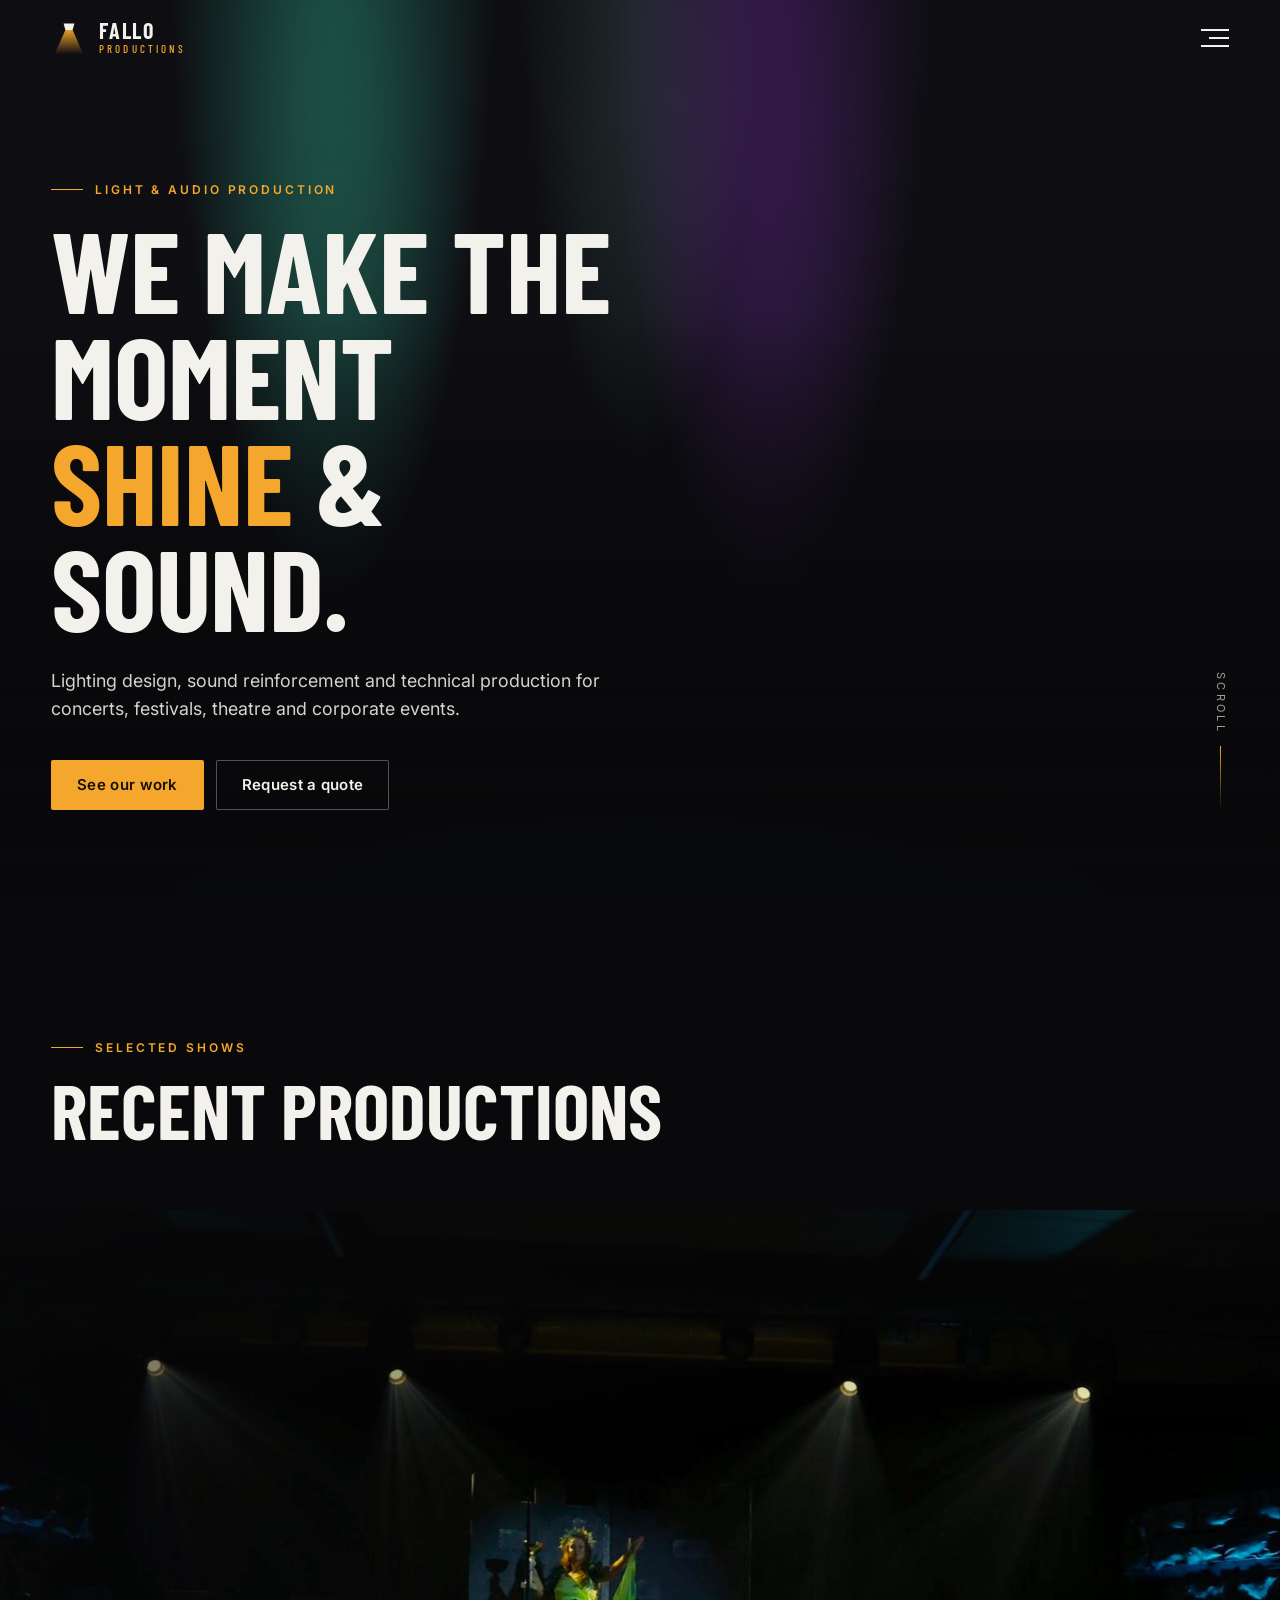
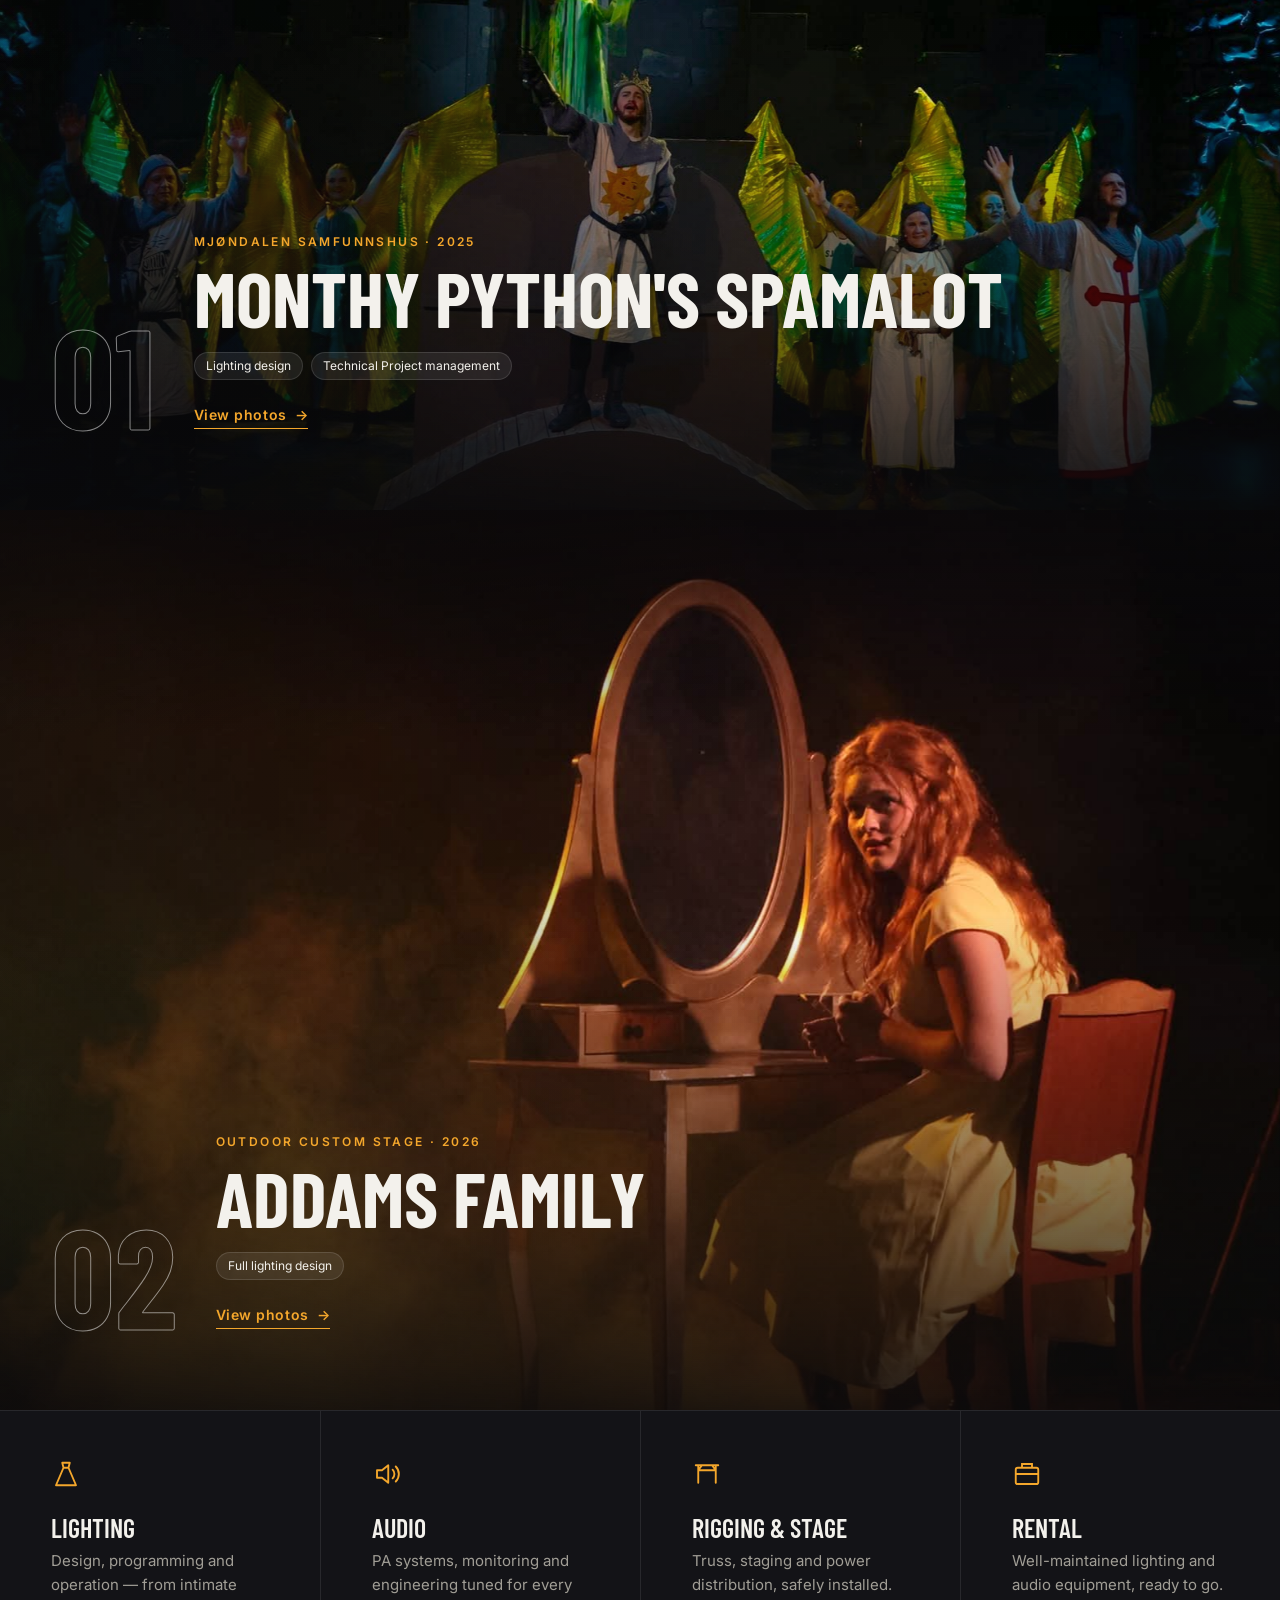
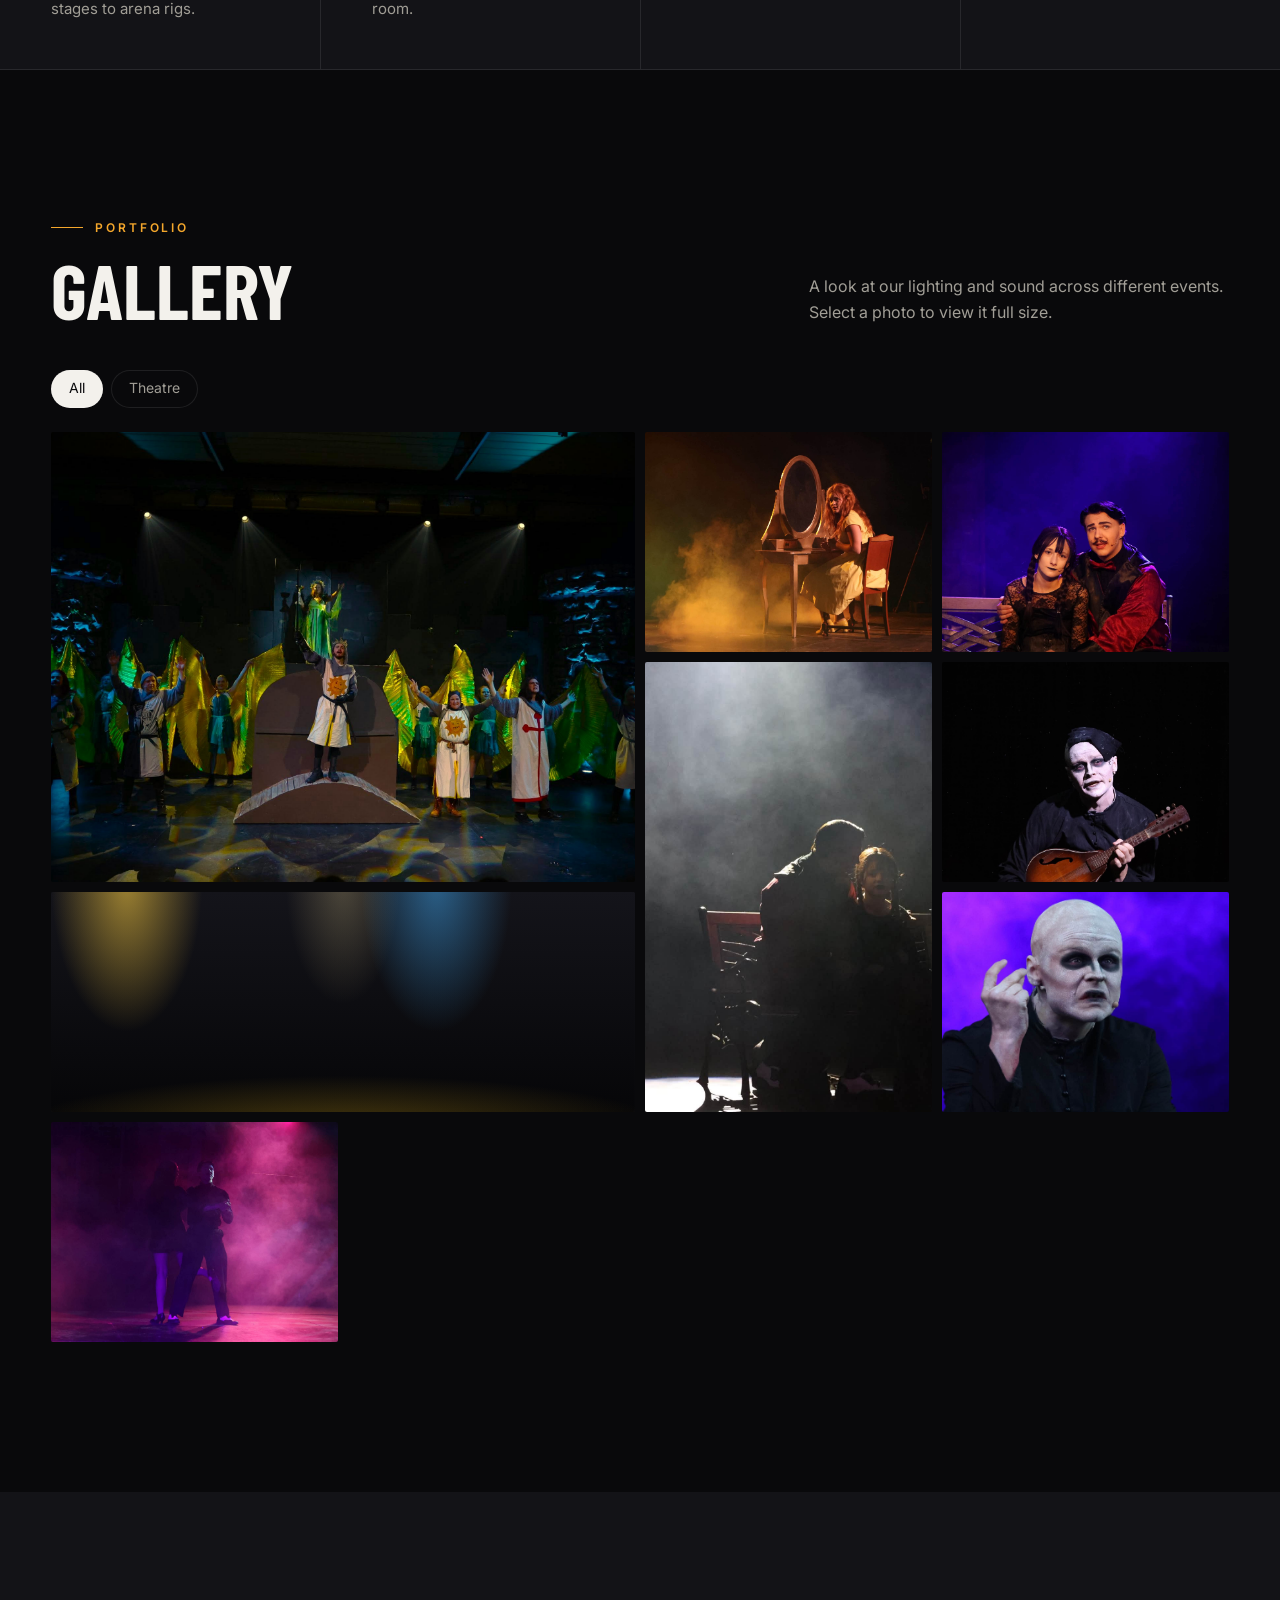
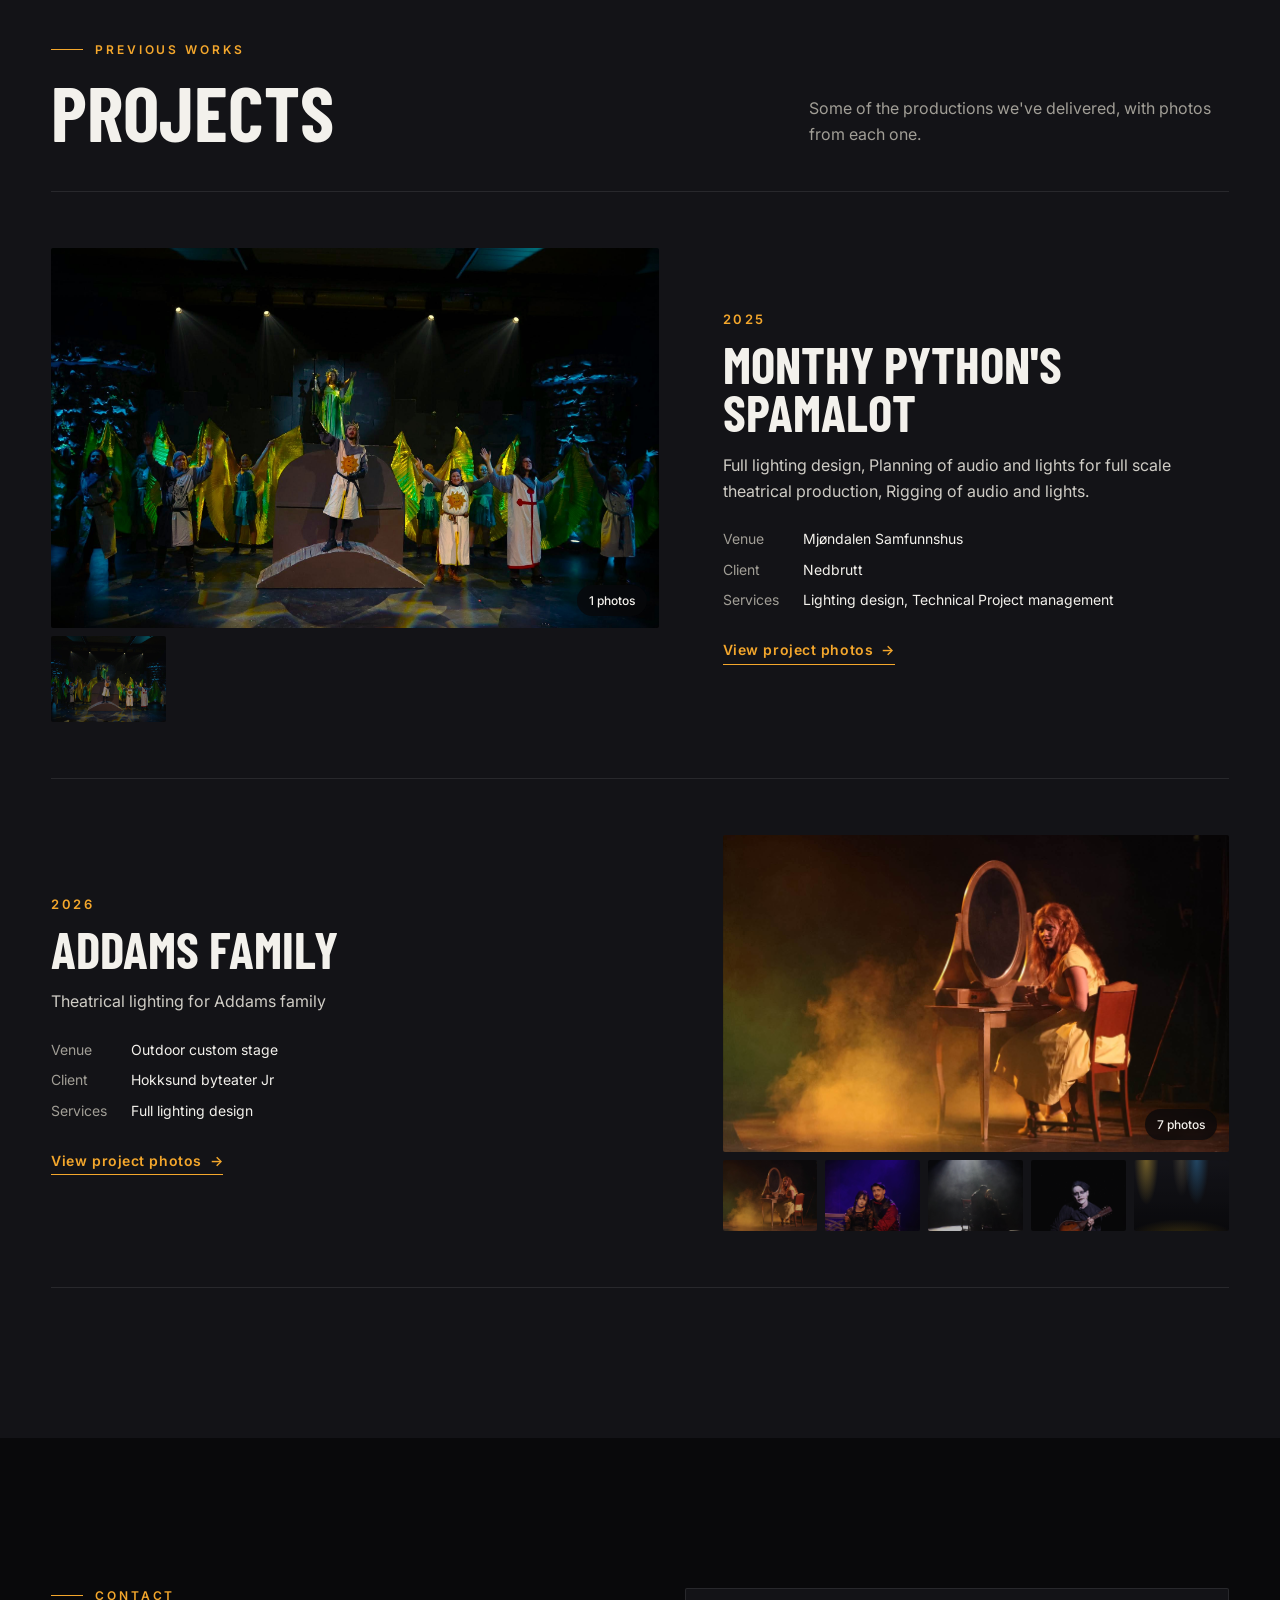
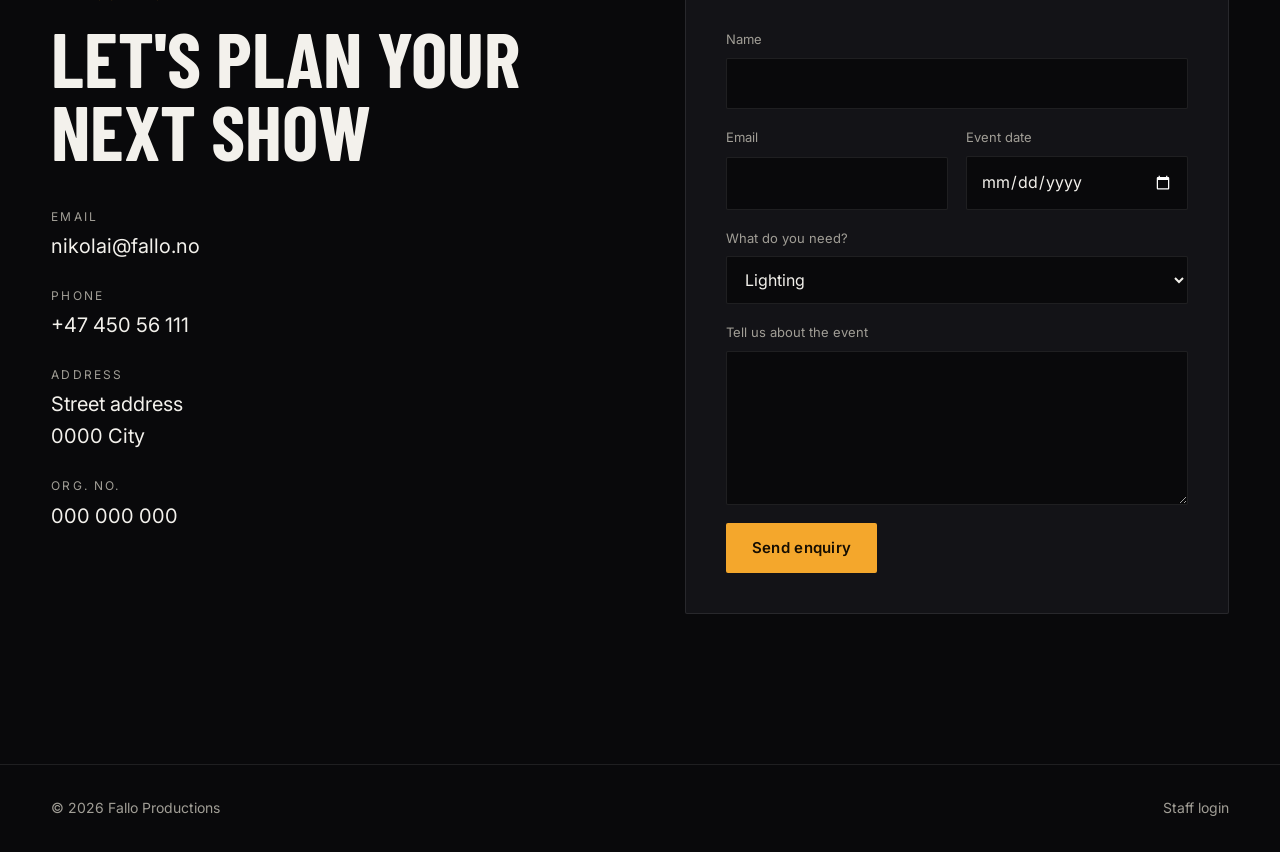
==== index.html @ 60792fc0 "photo order change and contact info updates" ====
<!doctype html>
<html lang="en">
<head>
  <meta charset="utf-8">
  <meta name="viewport" content="width=device-width, initial-scale=1">
  <title>Fallo Productions — Light &amp; Audio Production</title>
  <meta name="description" content="Fallo Productions delivers lighting and audio production for concerts, festivals, theatre and corporate events.">
  <link rel="preconnect" href="https://fonts.googleapis.com">
  <link rel="preconnect" href="https://fonts.gstatic.com" crossorigin>
  <link href="https://fonts.googleapis.com/css2?family=Barlow+Condensed:wght@500;600;700&family=Inter:wght@400;500;600&display=swap" rel="stylesheet">
  <link rel="stylesheet" href="css/style.css">
</head>
<body>

  <!-- ============ HEADER ============ -->
  <header class="site-header">
    <a class="logo" href="#home" aria-label="Fallo Productions – home">
      <!-- LOGO: replace the SVG + text below with your own file, e.g.
           <img src="images/logo.svg" alt="Fallo Productions"> -->
      <svg viewBox="0 0 40 40" aria-hidden="true">
        <path d="M14 4h12l-2 7h-8z" fill="currentColor"/>
        <path d="M16 11h8l12 27H4z" fill="url(#beam)"/>
        <defs>
          <linearGradient id="beam" x1="0" y1="0" x2="0" y2="1">
            <stop offset="0" stop-color="#f4a72c" stop-opacity=".95"/>
            <stop offset="1" stop-color="#f4a72c" stop-opacity="0"/>
          </linearGradient>
        </defs>
      </svg>
      <span class="logo__text">FALLO<span>PRODUCTIONS</span></span>
    </a>

    <button class="menu-toggle" aria-expanded="false" aria-controls="site-menu" aria-label="Open menu">
      <span></span><span></span><span></span>
    </button>
  </header>

  <!-- ============ HAMBURGER MENU ============ -->
  <nav class="menu" id="site-menu" aria-label="Main">
    <ul>
      <li><a class="menu__link" style="--i:0" href="#home"><small>01</small>Home</a></li>
      <li><a class="menu__link" style="--i:1" href="#showcase"><small>02</small>Showcase</a></li>
      <li><a class="menu__link" style="--i:2" href="#portfolio"><small>03</small>Portfolio</a></li>
      <li><a class="menu__link" style="--i:3" href="#works"><small>04</small>Previous works</a></li>
      <li><a class="menu__link" style="--i:4" href="#contact"><small>05</small>Contact</a></li>
    </ul>
    <div class="menu__footer">
      <a class="btn btn--ghost" href="login.html">Staff login</a>
      <span>post@example.com</span>
      <span>+47 000 00 000</span>
    </div>
  </nav>

  <main>
    <!-- ============ HERO ============ -->
    <section class="hero" id="home">
      <!-- Hero photo: put your image at images/hero.jpg -->
      <div class="hero__media" data-bg="images/hero.jpg" data-parallax></div>
      <div class="hero__content">
        <p class="eyebrow">Light &amp; audio production</p>
        <h1>We make the moment <em>shine</em> &amp; sound.</h1>
        <p class="lede">Lighting design, sound reinforcement and technical production for concerts, festivals, theatre and corporate events.</p>
        <div class="hero__actions">
          <a class="btn" href="#works">See our work</a>
          <a class="btn btn--ghost" href="#contact">Request a quote</a>
        </div>
      </div>
      <a class="scroll-cue" href="#showcase">Scroll</a>
    </section>

    <!-- ============ SCROLL SHOWCASE ============ -->
    <section class="showcase" id="showcase">
      <div class="section__inner showcase__intro">
        <p class="eyebrow">Selected shows</p>
        <h2>Recent productions</h2>
      </div>
      <div id="showcase-list"></div>
    </section>

    <!-- ============ SERVICES ============ -->
    <section class="services" aria-label="Services">
      <div class="services__grid">
        <div class="service">
          <svg viewBox="0 0 24 24" aria-hidden="true"><path d="M9 3h6l-1 4h-4zM10 7h4l6 14H4z" fill="none" stroke="currentColor" stroke-width="1.5" stroke-linejoin="round"/></svg>
          <h3>Lighting</h3>
          <p>Design, programming and operation — from intimate stages to arena rigs.</p>
        </div>
        <div class="service">
          <svg viewBox="0 0 24 24" aria-hidden="true"><path d="M4 9h4l5-4v14l-5-4H4zM16.5 8.5a5 5 0 0 1 0 7M19 6a8.5 8.5 0 0 1 0 12" fill="none" stroke="currentColor" stroke-width="1.5" stroke-linejoin="round" stroke-linecap="round"/></svg>
          <h3>Audio</h3>
          <p>PA systems, monitoring and engineering tuned for every room.</p>
        </div>
        <div class="service">
          <svg viewBox="0 0 24 24" aria-hidden="true"><path d="M3 5h18M5 5v14M19 5v14M5 9l14 0M8 5l-3 4M16 5l3 4" fill="none" stroke="currentColor" stroke-width="1.5" stroke-linecap="round"/></svg>
          <h3>Rigging &amp; stage</h3>
          <p>Truss, staging and power distribution, safely installed.</p>
        </div>
        <div class="service">
          <svg viewBox="0 0 24 24" aria-hidden="true"><rect x="3" y="7" width="18" height="13" rx="1.5" fill="none" stroke="currentColor" stroke-width="1.5"/><path d="M8 7V4h8v3M3 12h18" fill="none" stroke="currentColor" stroke-width="1.5"/></svg>
          <h3>Rental</h3>
          <p>Well-maintained lighting and audio equipment, ready to go.</p>
        </div>
      </div>
    </section>

    <!-- ============ PORTFOLIO GALLERY ============ -->
    <section class="section" id="portfolio">
      <div class="section__inner">
        <div class="section__head">
          <div>
            <p class="eyebrow">Portfolio</p>
            <h2>Gallery</h2>
          </div>
          <p>A look at our lighting and sound across different events. Select a photo to view it full size.</p>
        </div>
        <div class="filters" id="gallery-filters" role="group" aria-label="Filter photos"></div>
        <div class="gallery" id="gallery"></div>
      </div>
    </section>

    <!-- ============ PREVIOUS WORKS ============ -->
    <section class="section section--alt" id="works">
      <div class="section__inner">
        <div class="section__head">
          <div>
            <p class="eyebrow">Previous works</p>
            <h2>Projects</h2>
          </div>
          <p>Some of the productions we've delivered, with photos from each one.</p>
        </div>
        <div class="works" id="works-list"></div>
      </div>
    </section>

    <!-- ============ CONTACT ============ -->
    <section class="section" id="contact">
      <div class="section__inner contact__grid">
        <div>
          <p class="eyebrow">Contact</p>
          <h2>Let's plan your next show</h2>
          <!-- CONTACT DETAILS: replace the placeholders below -->
          <dl class="contact__list">
            <div><dt>Email</dt><dd><a href="mailto:nikolai@fallo.no">nikolai@fallo.no</a></dd></div>
            <div><dt>Phone</dt><dd><a href="tel:+4745056111">+47 450 56 111</a></dd></div>
            <div><dt>Address</dt><dd>Street address<br>0000 City</dd></div>
            <div><dt>Org. no.</dt><dd>000 000 000</dd></div>
          </dl>
        </div>

        <form class="contact__form" id="contact-form" data-email="post@example.com">
          <div class="field">
            <label for="cf-name">Name</label>
            <input id="cf-name" name="name" autocomplete="name" required>
          </div>
          <div class="field-row">
            <div class="field">
              <label for="cf-email">Email</label>
              <input id="cf-email" name="email" type="email" autocomplete="email" required>
            </div>
            <div class="field">
              <label for="cf-date">Event date</label>
              <input id="cf-date" name="date" type="date">
            </div>
          </div>
          <div class="field">
            <label for="cf-type">What do you need?</label>
            <select id="cf-type" name="type">
              <option>Lighting</option>
              <option>Audio</option>
              <option>Lighting &amp; audio</option>
              <option>Equipment rental</option>
              <option>Other</option>
            </select>
          </div>
          <div class="field">
            <label for="cf-msg">Tell us about the event</label>
            <textarea id="cf-msg" name="message" rows="5" required></textarea>
          </div>
          <button class="btn" type="submit">Send enquiry</button>
        </form>
      </div>
    </section>
  </main>

  <footer class="site-footer">
    <div class="section__inner footer__inner">
      <span>© <span id="year"></span> Fallo Productions</span>
      <a href="login.html">Staff login</a>
    </div>
  </footer>

  <!-- ============ LIGHTBOX ============ -->
  <div class="lightbox" id="lightbox" role="dialog" aria-modal="true" aria-label="Photo viewer">
    <div class="lightbox__bar">
      <span class="lightbox__counter" id="lb-counter"></span>
      <button class="lightbox__close" id="lb-close" aria-label="Close">✕</button>
    </div>
    <div class="lightbox__stage" id="lb-stage">
      <img id="lb-img" alt="" hidden>
      <button class="lightbox__nav lightbox__nav--prev" id="lb-prev" aria-label="Previous photo">‹</button>
      <button class="lightbox__nav lightbox__nav--next" id="lb-next" aria-label="Next photo">›</button>
    </div>
    <p class="lightbox__caption" id="lb-caption"></p>
  </div>

  <script src="js/main.js"></script>
</body>
</html>
---- css/style.css ----
/* =========================================================
   Fallo Productions — main stylesheet
   ========================================================= */

:root {
  --bg: #09090b;
  --surface: #131317;
  --surface-2: #1b1b21;
  --line: rgba(255, 255, 255, 0.09);
  --text: #f3f1ec;
  --muted: #a19e96;
  --accent: #f4a72c;
  --accent-2: #ffcf7a;

  --gutter: clamp(16px, 4vw, 56px);
  --max: 1280px;
  --header-h: 76px;

  --font-display: "Barlow Condensed", "Arial Narrow", system-ui, sans-serif;
  --font-body: "Inter", system-ui, -apple-system, "Segoe UI", sans-serif;
  --ease: cubic-bezier(0.2, 0.8, 0.2, 1);
}

*, *::before, *::after { box-sizing: border-box; margin: 0; padding: 0; }
html { scroll-behavior: smooth; }
body {
  background: var(--bg);
  color: var(--text);
  font: 400 16px/1.6 var(--font-body);
  -webkit-font-smoothing: antialiased;
  overflow-x: hidden;
}
body.no-scroll { overflow: hidden; }
img { display: block; max-width: 100%; }
a { color: inherit; text-decoration: none; }
button { font: inherit; color: inherit; background: none; border: 0; cursor: pointer; }
:focus-visible { outline: 2px solid var(--accent); outline-offset: 3px; }
[hidden] { display: none !important; }

/* ---------- Header ---------- */
.site-header {
  position: fixed;
  inset: 0 0 auto;
  z-index: 50;
  height: var(--header-h);
  display: flex;
  align-items: center;
  justify-content: space-between;
  padding: 0 var(--gutter);
  border-bottom: 1px solid transparent;
  transition: background 0.3s, border-color 0.3s;
}
.site-header.is-scrolled {
  background: rgba(9, 9, 11, 0.82);
  backdrop-filter: blur(12px);
  -webkit-backdrop-filter: blur(12px);
  border-color: var(--line);
}
body.menu-open .site-header { background: transparent; border-color: transparent; backdrop-filter: none; }

.logo { display: flex; align-items: center; gap: 12px; color: var(--text); }
.logo svg { width: 36px; height: 36px; flex: none; }
.logo img { height: 44px; width: auto; }
.logo__text {
  display: flex;
  flex-direction: column;
  font: 700 22px/0.9 var(--font-display);
  letter-spacing: 0.08em;
}
.logo__text span {
  margin-top: 4px;
  font-weight: 500;
  font-size: 11px;
  letter-spacing: 0.28em;
  color: var(--accent);
}

/* Hamburger */
.menu-toggle {
  position: relative;
  z-index: 60;
  width: 48px;
  height: 48px;
  margin-right: -10px;
  display: grid;
  place-content: center;
  gap: 6px;
}
.menu-toggle span {
  display: block;
  width: 28px;
  height: 2px;
  background: var(--text);
  transition: transform 0.35s var(--ease), opacity 0.2s, width 0.3s var(--ease);
}
.menu-toggle span:nth-child(2) { width: 20px; justify-self: end; }
.menu-toggle:hover span:nth-child(2) { width: 28px; }
.menu-toggle[aria-expanded="true"] span:nth-child(1) { transform: translateY(8px) rotate(45deg); }
.menu-toggle[aria-expanded="true"] span:nth-child(2) { opacity: 0; }
.menu-toggle[aria-expanded="true"] span:nth-child(3) { transform: translateY(-8px) rotate(-45deg); }

/* Fullscreen menu */
.menu {
  position: fixed;
  inset: 0;
  z-index: 45;
  display: flex;
  flex-direction: column;
  justify-content: center;
  padding: var(--header-h) var(--gutter) 40px;
  background:
    radial-gradient(ellipse 50% 80% at 85% -10%, rgba(244, 167, 44, 0.14), transparent 70%),
    rgba(9, 9, 11, 0.98);
  opacity: 0;
  visibility: hidden;
  transition: opacity 0.4s, visibility 0.4s;
  overflow-y: auto;
}
.menu.is-open { opacity: 1; visibility: visible; }
.menu ul { list-style: none; width: 100%; max-width: var(--max); margin: 0 auto; }
.menu li { overflow: hidden; }
.menu__link {
  display: inline-flex;
  align-items: flex-start;
  gap: 16px;
  padding: 2px 0;
  font: 600 clamp(40px, 7vw, 84px)/1.05 var(--font-display);
  text-transform: uppercase;
  transform: translateY(105%);
  transition: transform 0.6s var(--ease), color 0.2s;
}
.menu.is-open .menu__link { transform: none; transition-delay: calc(var(--i) * 55ms + 80ms), 0s; }
.menu__link small {
  margin-top: 0.5em;
  font: 500 13px var(--font-body);
  color: var(--muted);
  letter-spacing: 0.1em;
}
.menu__link:hover { color: var(--accent); }
.menu__footer {
  width: 100%;
  max-width: var(--max);
  margin: 48px auto 0;
  padding-top: 24px;
  border-top: 1px solid var(--line);
  display: flex;
  flex-wrap: wrap;
  align-items: center;
  gap: 16px 32px;
  color: var(--muted);
  font-size: 14px;
}

/* ---------- Buttons ---------- */
.btn {
  display: inline-flex;
  align-items: center;
  justify-content: center;
  height: 50px;
  padding: 0 26px;
  background: var(--accent);
  color: #160e02;
  font-weight: 600;
  font-size: 15px;
  letter-spacing: 0.02em;
  border-radius: 2px;
  transition: background 0.2s, box-shadow 0.2s;
}
.btn:hover { background: var(--accent-2); }
.btn--ghost { background: transparent; color: var(--text); box-shadow: inset 0 0 0 1px rgba(255, 255, 255, 0.3); }
.btn--ghost:hover { background: rgba(255, 255, 255, 0.08); }

.link-arrow {
  display: inline-flex;
  align-items: center;
  gap: 8px;
  font-size: 14px;
  font-weight: 600;
  letter-spacing: 0.04em;
  color: var(--accent);
  border-bottom: 1px solid currentColor;
  padding-bottom: 2px;
}
.link-arrow:hover { color: var(--accent-2); }

/* ---------- Type ---------- */
.eyebrow {
  display: flex;
  align-items: center;
  gap: 12px;
  margin-bottom: 18px;
  font: 600 12px var(--font-body);
  letter-spacing: 0.24em;
  text-transform: uppercase;
  color: var(--accent);
}
.eyebrow::before { content: ""; width: 32px; height: 1px; background: currentColor; }
h1, h2, h3 { font-family: var(--font-display); text-transform: uppercase; }
h1 { font-weight: 700; font-size: clamp(52px, 9vw, 128px); line-height: 0.92; max-width: 11ch; }
h1 em { font-style: normal; color: var(--accent); }
h2 { font-weight: 700; font-size: clamp(40px, 6vw, 80px); line-height: 0.95; }

/* ---------- Photo placeholders / backgrounds ---------- */
[data-bg] { background-size: cover; background-position: center; background-color: var(--surface); }

/* ---------- Hero ---------- */
.hero {
  position: relative;
  min-height: 100vh;
  min-height: 100svh;
  display: flex;
  align-items: flex-end;
  padding: calc(var(--header-h) + 40px) var(--gutter) clamp(64px, 10vh, 120px);
  overflow: hidden;
}
.hero__media { position: absolute; inset: -10% 0; will-change: transform; }
.hero::after {
  content: "";
  position: absolute;
  inset: 0;
  background: linear-gradient(180deg, rgba(9,9,11,0.45) 0%, rgba(9,9,11,0.05) 35%, rgba(9,9,11,0.92) 100%);
}
.hero__content { position: relative; z-index: 1; width: 100%; max-width: var(--max); margin: 0 auto; }
.lede { max-width: 52ch; margin: 28px 0 36px; color: #d6d3cc; font-size: clamp(16px, 1.4vw, 19px); }
.hero__actions { display: flex; flex-wrap: wrap; gap: 12px; }
.scroll-cue {
  position: absolute;
  right: var(--gutter);
  bottom: clamp(64px, 10vh, 120px);
  z-index: 1;
  display: flex;
  align-items: center;
  gap: 12px;
  writing-mode: vertical-rl;
  font-size: 11px;
  letter-spacing: 0.3em;
  text-transform: uppercase;
  color: var(--muted);
}
.scroll-cue::after {
  content: "";
  width: 1px;
  height: 64px;
  background: linear-gradient(var(--accent), transparent);
  transform-origin: top;
  animation: cue 2.2s var(--ease) infinite;
}
@keyframes cue {
  0% { transform: scaleY(0); opacity: 1; }
  60% { transform: scaleY(1); opacity: 1; }
  100% { transform: scaleY(1); opacity: 0; }
}

/* ---------- Showcase (scroll section) ---------- */
.showcase__intro { padding: clamp(80px, 12vw, 140px) var(--gutter) clamp(40px, 6vw, 64px); }
.show {
  position: relative;
  height: 100vh;
  height: 100svh;
  min-height: 560px;
  display: flex;
  align-items: flex-end;
  padding: 0 var(--gutter) clamp(48px, 9vh, 100px);
  overflow: hidden;
}
.show__media { position: absolute; inset: -12% 0; will-change: transform; }
.show::after {
  content: "";
  position: absolute;
  inset: 0;
  background:
    linear-gradient(180deg, rgba(9,9,11,0.7) 0%, transparent 25%, transparent 45%, rgba(9,9,11,0.9) 100%),
    linear-gradient(90deg, rgba(9,9,11,0.5), transparent 60%);
}
.show__caption {
  position: relative;
  z-index: 1;
  width: 100%;
  max-width: var(--max);
  margin: 0 auto;
  display: grid;
  grid-template-columns: auto minmax(0, 1fr);
  align-items: end;
  gap: 0 clamp(20px, 3vw, 40px);
}
.show__num {
  font: 700 clamp(72px, 11vw, 160px)/0.78 var(--font-display);
  color: transparent;
  -webkit-text-stroke: 1px rgba(255, 255, 255, 0.5);
}
.show__meta {
  margin-bottom: 10px;
  font-size: 12px;
  font-weight: 600;
  letter-spacing: 0.2em;
  text-transform: uppercase;
  color: var(--accent);
}
.show h3 { font-weight: 700; font-size: clamp(36px, 6vw, 80px); line-height: 0.95; margin-bottom: 18px; }

.tags { list-style: none; display: flex; flex-wrap: wrap; gap: 8px; margin-bottom: 22px; }
.tags li {
  padding: 4px 12px;
  border-radius: 999px;
  font-size: 12px;
  color: var(--text);
  background: rgba(255, 255, 255, 0.08);
  box-shadow: inset 0 0 0 1px rgba(255, 255, 255, 0.12);
}

.reveal { opacity: 0; transform: translateY(40px); transition: opacity 0.9s ease, transform 0.9s var(--ease); }
.reveal.is-in { opacity: 1; transform: none; }

/* ---------- Services ---------- */
.services { border-block: 1px solid var(--line); background: var(--surface); }
.services__grid { max-width: calc(var(--max) + 2 * var(--gutter)); margin: 0 auto; display: grid; grid-template-columns: repeat(4, 1fr); }
.service { padding: clamp(32px, 4vw, 48px) var(--gutter); border-left: 1px solid var(--line); }
.service:first-child { border-left: 0; }
.service svg { width: 30px; height: 30px; color: var(--accent); }
.service h3 { margin: 18px 0 8px; font-weight: 600; font-size: 26px; line-height: 1; }
.service p { color: var(--muted); font-size: 15px; }

/* ---------- Generic section ---------- */
.section { padding: clamp(80px, 12vw, 150px) var(--gutter); }
.section--alt { background: var(--surface); }
.section__inner { width: 100%; max-width: var(--max); margin: 0 auto; }
.section__head {
  display: flex;
  flex-wrap: wrap;
  align-items: flex-end;
  justify-content: space-between;
  gap: 24px 48px;
  margin-bottom: 44px;
}
.section__head > p { max-width: 42ch; color: var(--muted); }

/* ---------- Gallery ---------- */
.filters { display: flex; flex-wrap: wrap; gap: 8px; margin-bottom: 24px; }
.filter {
  height: 38px;
  padding: 0 18px;
  border-radius: 999px;
  font-size: 14px;
  color: var(--muted);
  box-shadow: inset 0 0 0 1px var(--line);
  transition: background 0.2s, color 0.2s;
}
.filter:hover { color: var(--text); }
.filter[aria-pressed="true"] { background: var(--text); color: var(--bg); }

.gallery {
  display: grid;
  grid-template-columns: repeat(4, 1fr);
  grid-auto-rows: 220px;
  grid-auto-flow: dense;
  gap: 10px;
}
.tile { position: relative; overflow: hidden; border-radius: 2px; text-align: left; }
.tile--wide { grid-column: span 2; }
.tile--tall { grid-row: span 2; }
.tile__img { position: absolute; inset: 0; transition: transform 0.8s var(--ease); }
.tile:hover .tile__img, .tile:focus-visible .tile__img { transform: scale(1.06); }
.tile::after {
  content: "";
  position: absolute;
  inset: 0;
  background: linear-gradient(180deg, transparent 50%, rgba(0,0,0,0.75));
  opacity: 0;
  transition: opacity 0.3s;
}
.tile__cap {
  position: absolute;
  left: 16px;
  right: 16px;
  bottom: 14px;
  z-index: 1;
  font-size: 14px;
  font-weight: 500;
  opacity: 0;
  transform: translateY(8px);
  transition: opacity 0.3s, transform 0.3s var(--ease);
}
.tile__cap small { display: block; color: var(--accent); font-size: 11px; letter-spacing: 0.16em; text-transform: uppercase; }
.tile:hover::after, .tile:focus-visible::after,
.tile:hover .tile__cap, .tile:focus-visible .tile__cap { opacity: 1; transform: none; }

/* ---------- Previous works ---------- */
.work {
  display: grid;
  grid-template-columns: minmax(0, 6fr) minmax(0, 5fr);
  align-items: center;
  gap: clamp(28px, 5vw, 72px);
  padding: clamp(36px, 5vw, 56px) 0;
  border-top: 1px solid var(--line);
}
.work:last-child { border-bottom: 1px solid var(--line); }
.work:nth-child(even) .work__media { order: 2; }
.work__media { display: block; width: 100%; }
.work__cover { position: relative; aspect-ratio: 16 / 10; overflow: hidden; border-radius: 2px; }
.work__cover .tile__img { position: absolute; inset: 0; }
.work__media:hover .tile__img { transform: scale(1.04); }
.work__count {
  position: absolute;
  right: 12px;
  bottom: 12px;
  padding: 6px 12px;
  border-radius: 999px;
  background: rgba(9, 9, 11, 0.75);
  backdrop-filter: blur(6px);
  font-size: 12px;
  font-weight: 500;
}
.work__thumbs { display: grid; grid-template-columns: repeat(5, 1fr); gap: 8px; margin-top: 8px; }
.work__thumb { aspect-ratio: 4 / 3; border-radius: 2px; opacity: 0.7; transition: opacity 0.2s; }
.work__thumb:hover { opacity: 1; }
.work__year { font: 600 13px var(--font-body); letter-spacing: 0.2em; color: var(--accent); }
.work h3 { margin: 8px 0 16px; font-weight: 700; font-size: clamp(32px, 4vw, 52px); line-height: 0.95; }
.work__desc { color: #cfccc5; margin-bottom: 24px; }
.work__facts { display: grid; grid-template-columns: auto 1fr; gap: 8px 24px; font-size: 14px; margin-bottom: 26px; }
.work__facts dt { color: var(--muted); }

/* ---------- Contact ---------- */
.contact__grid { display: grid; grid-template-columns: 1fr 1fr; gap: clamp(48px, 7vw, 112px); align-items: start; }
.contact__list { display: grid; gap: 24px; margin-top: 40px; }
.contact__list dt { font-size: 12px; letter-spacing: 0.18em; text-transform: uppercase; color: var(--muted); margin-bottom: 4px; }
.contact__list dd { font-size: 20px; }
.contact__list a:hover { color: var(--accent); }

.contact__form { display: grid; gap: 18px; padding: clamp(24px, 4vw, 40px); background: var(--surface); border: 1px solid var(--line); border-radius: 2px; }
.field { display: grid; gap: 8px; }
.field-row { display: grid; grid-template-columns: 1fr 1fr; gap: 18px; }
.field label { font-size: 13px; color: var(--muted); }
.field input, .field textarea, .field select {
  width: 100%;
  padding: 12px 14px;
  font: inherit;
  color: var(--text);
  background: var(--bg);
  border: 1px solid var(--line);
  border-radius: 2px;
  transition: border-color 0.2s;
  color-scheme: dark;
}
.field textarea { resize: vertical; }
.field input:focus, .field textarea:focus, .field select:focus { outline: none; border-color: var(--accent); }
.contact__form .btn { justify-self: start; }

/* ---------- Footer ---------- */
.site-footer { padding: 32px var(--gutter); border-top: 1px solid var(--line); color: var(--muted); font-size: 14px; }
.footer__inner { display: flex; flex-wrap: wrap; justify-content: space-between; gap: 12px; }
.site-footer a:hover { color: var(--text); }

/* ---------- Lightbox ---------- */
.lightbox {
  position: fixed;
  inset: 0;
  z-index: 100;
  display: grid;
  grid-template-rows: auto minmax(0, 1fr) auto;
  background: rgba(5, 5, 7, 0.97);
  opacity: 0;
  visibility: hidden;
  transition: opacity 0.3s, visibility 0.3s;
}
.lightbox.is-open { opacity: 1; visibility: visible; }
.lightbox__bar { display: flex; align-items: center; justify-content: space-between; padding: 14px var(--gutter); }
.lightbox__counter { font-size: 13px; letter-spacing: 0.12em; color: var(--muted); }
.lightbox__close { width: 44px; height: 44px; font-size: 20px; margin-right: -10px; }
.lightbox__stage { position: relative; margin: 0 var(--gutter); background-size: cover; background-position: center; }
.lightbox__stage.has-img { background: none; }
.lightbox__stage img { width: 100%; height: 100%; object-fit: contain; }
.lightbox__nav {
  position: absolute;
  top: 50%;
  width: 52px;
  height: 52px;
  margin-top: -26px;
  border-radius: 50%;
  font-size: 30px;
  line-height: 1;
  background: rgba(9, 9, 11, 0.6);
  box-shadow: inset 0 0 0 1px rgba(255, 255, 255, 0.2);
  transition: background 0.2s;
}
.lightbox__nav:hover { background: rgba(255, 255, 255, 0.15); }
.lightbox__nav--prev { left: 12px; }
.lightbox__nav--next { right: 12px; }
.lightbox__caption { padding: 16px var(--gutter) 24px; text-align: center; color: #d6d3cc; font-size: 15px; }

/* ---------- Login page ---------- */
.auth {
  min-height: 100vh;
  min-height: 100svh;
  display: grid;
  place-items: center;
  padding: calc(var(--header-h) + 24px) var(--gutter) 48px;
  background:
    radial-gradient(ellipse 30% 70% at 30% -10%, rgba(244, 167, 44, 0.18), transparent 70%),
    radial-gradient(ellipse 30% 70% at 75% -10%, rgba(80, 140, 255, 0.12), transparent 70%),
    var(--bg);
}
.auth__card { width: 100%; max-width: 420px; display: grid; gap: 18px; padding: 40px; background: var(--surface); border: 1px solid var(--line); border-radius: 2px; }
.auth__card h1 { font-size: 44px; max-width: none; }
.auth__card p { color: var(--muted); font-size: 15px; }
.auth__card .btn { width: 100%; }
.auth__note { font-size: 14px; padding: 12px 14px; border-left: 2px solid var(--accent); background: rgba(244, 167, 44, 0.08); color: var(--text) !important; }
.back-link { font-size: 14px; color: var(--muted); }
.back-link:hover { color: var(--text); }

/* ---------- Responsive ---------- */
@media (max-width: 960px) {
  .services__grid { grid-template-columns: repeat(2, 1fr); }
  .service:nth-child(3) { border-left: 0; }
  .service:nth-child(n+3) { border-top: 1px solid var(--line); }
  .gallery { grid-template-columns: repeat(2, 1fr); grid-auto-rows: 180px; }
  .work { grid-template-columns: 1fr; }
  .work:nth-child(even) .work__media { order: 0; }
  .contact__grid { grid-template-columns: 1fr; }
}
@media (max-width: 560px) {
  :root { --header-h: 64px; }
  .logo svg { width: 30px; height: 30px; }
  .logo__text { font-size: 19px; }
  .logo__text span { font-size: 10px; }
  .scroll-cue { display: none; }
  .services__grid { grid-template-columns: 1fr; }
  .service { border-left: 0; }
  .service:nth-child(n+2) { border-top: 1px solid var(--line); }
  .gallery { grid-auto-rows: 130px; gap: 6px; }
  .show__caption { grid-template-columns: 1fr; }
  .show__num { font-size: 56px; margin-bottom: 12px; }
  .field-row { grid-template-columns: 1fr; }
  .contact__list dd { font-size: 18px; }
  .lightbox__nav { width: 44px; height: 44px; margin-top: -22px; }
  .auth__card { padding: 28px 20px; }
}

@media (prefers-reduced-motion: reduce) {
  html { scroll-behavior: auto; }
  *, *::before, *::after { transition-duration: 0.01ms !important; animation: none !important; }
  .reveal { opacity: 1; transform: none; }
}
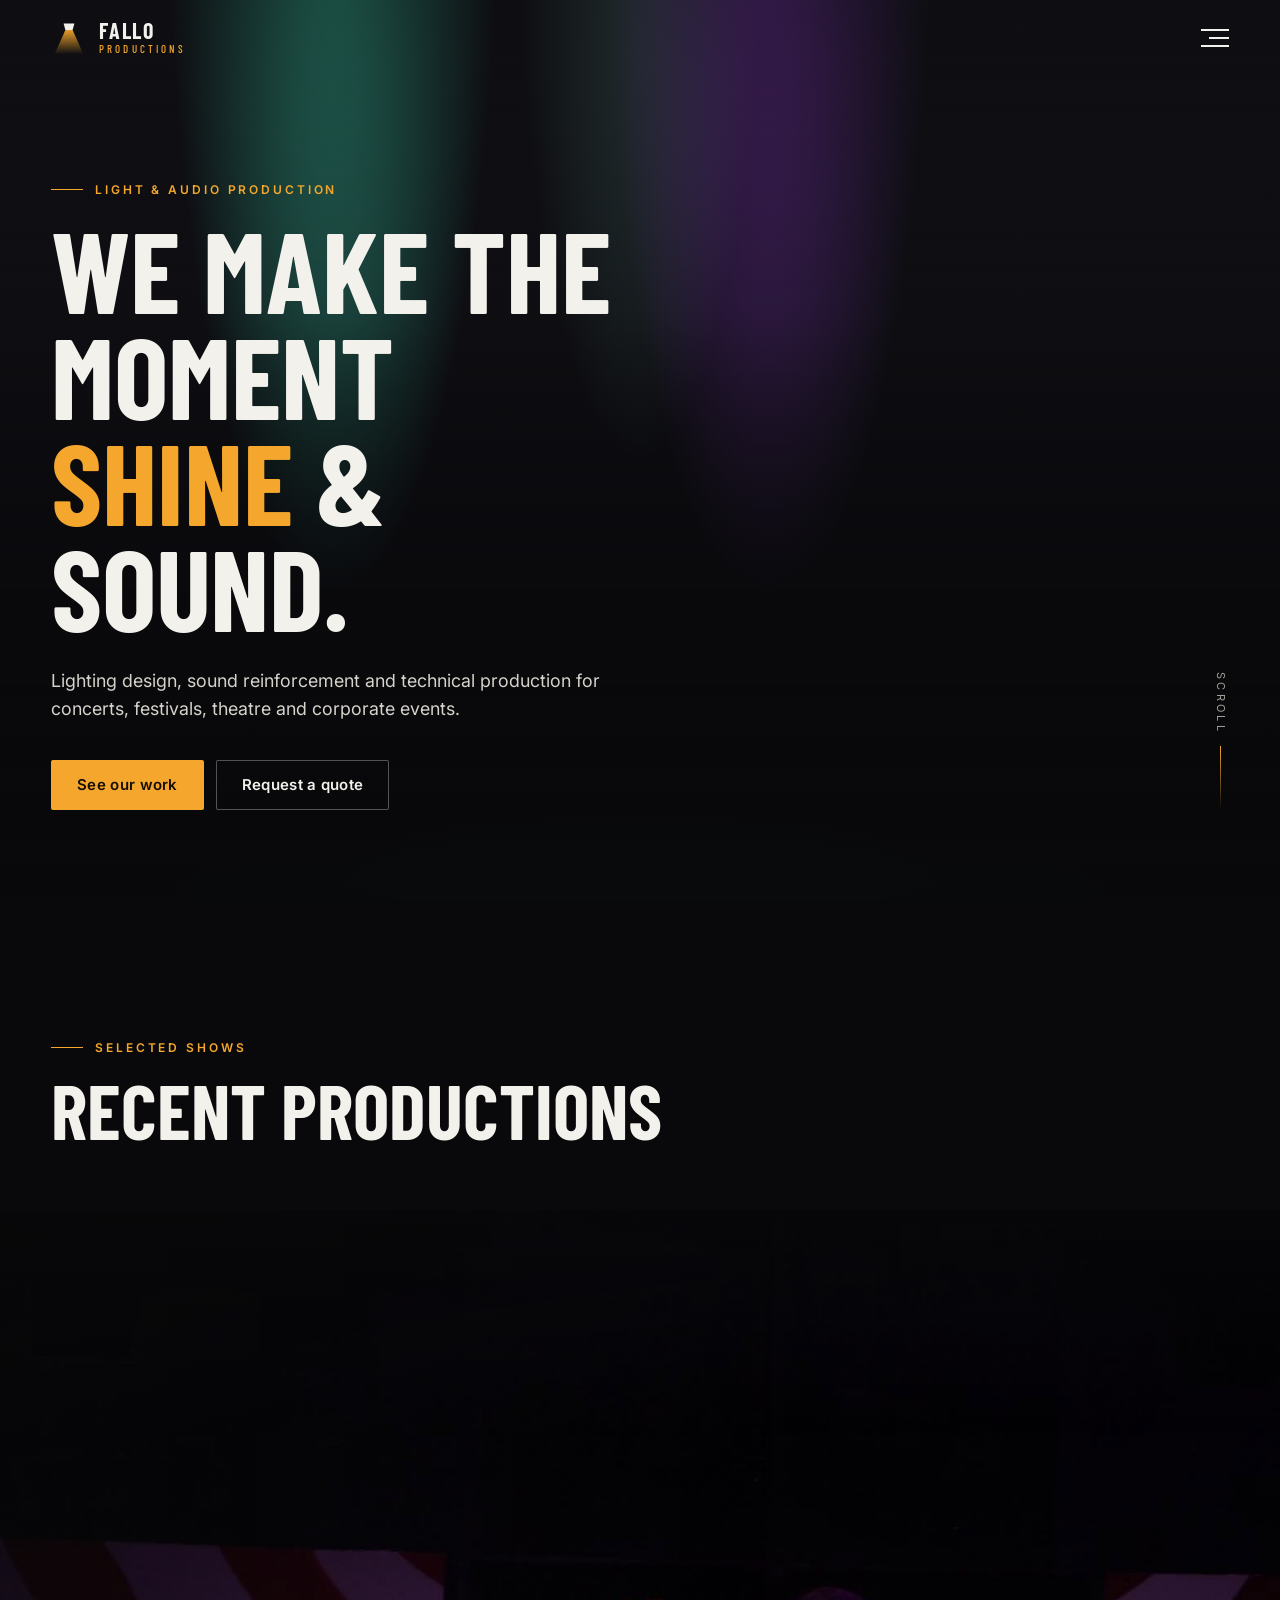
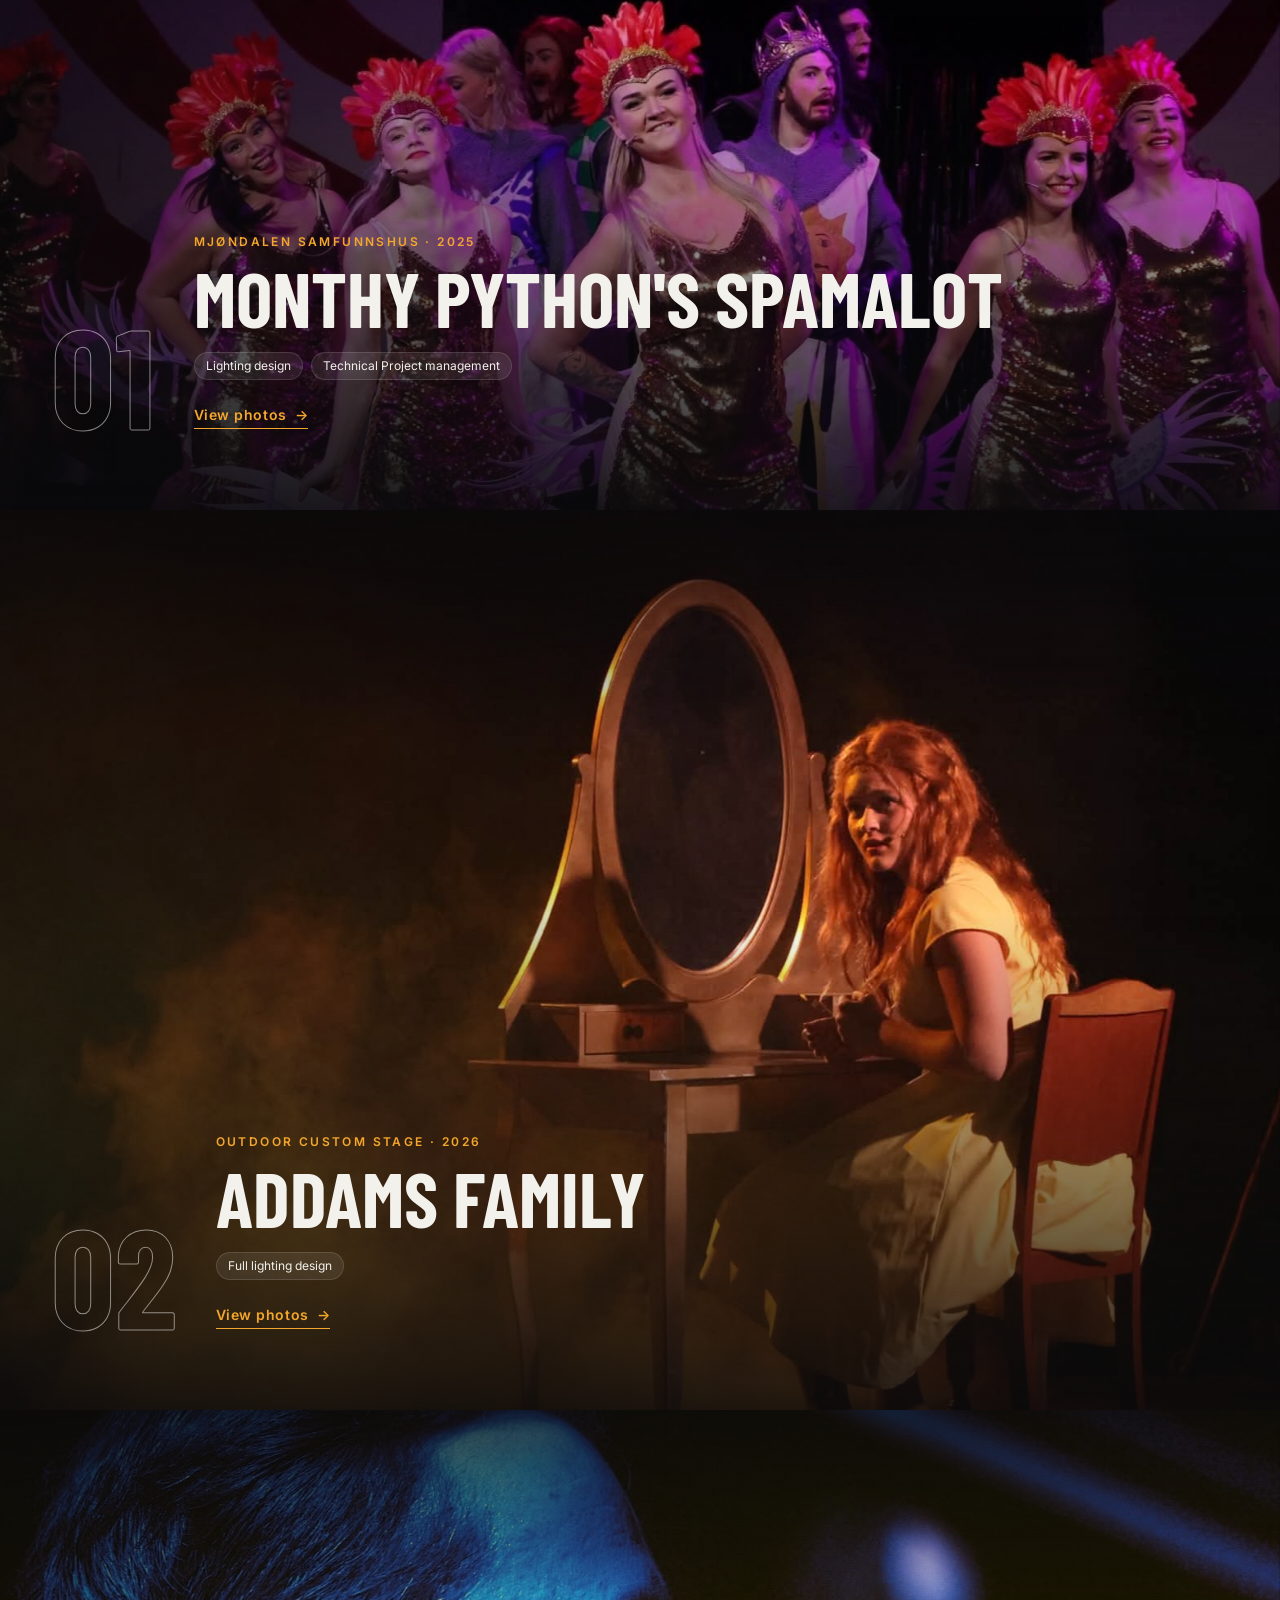
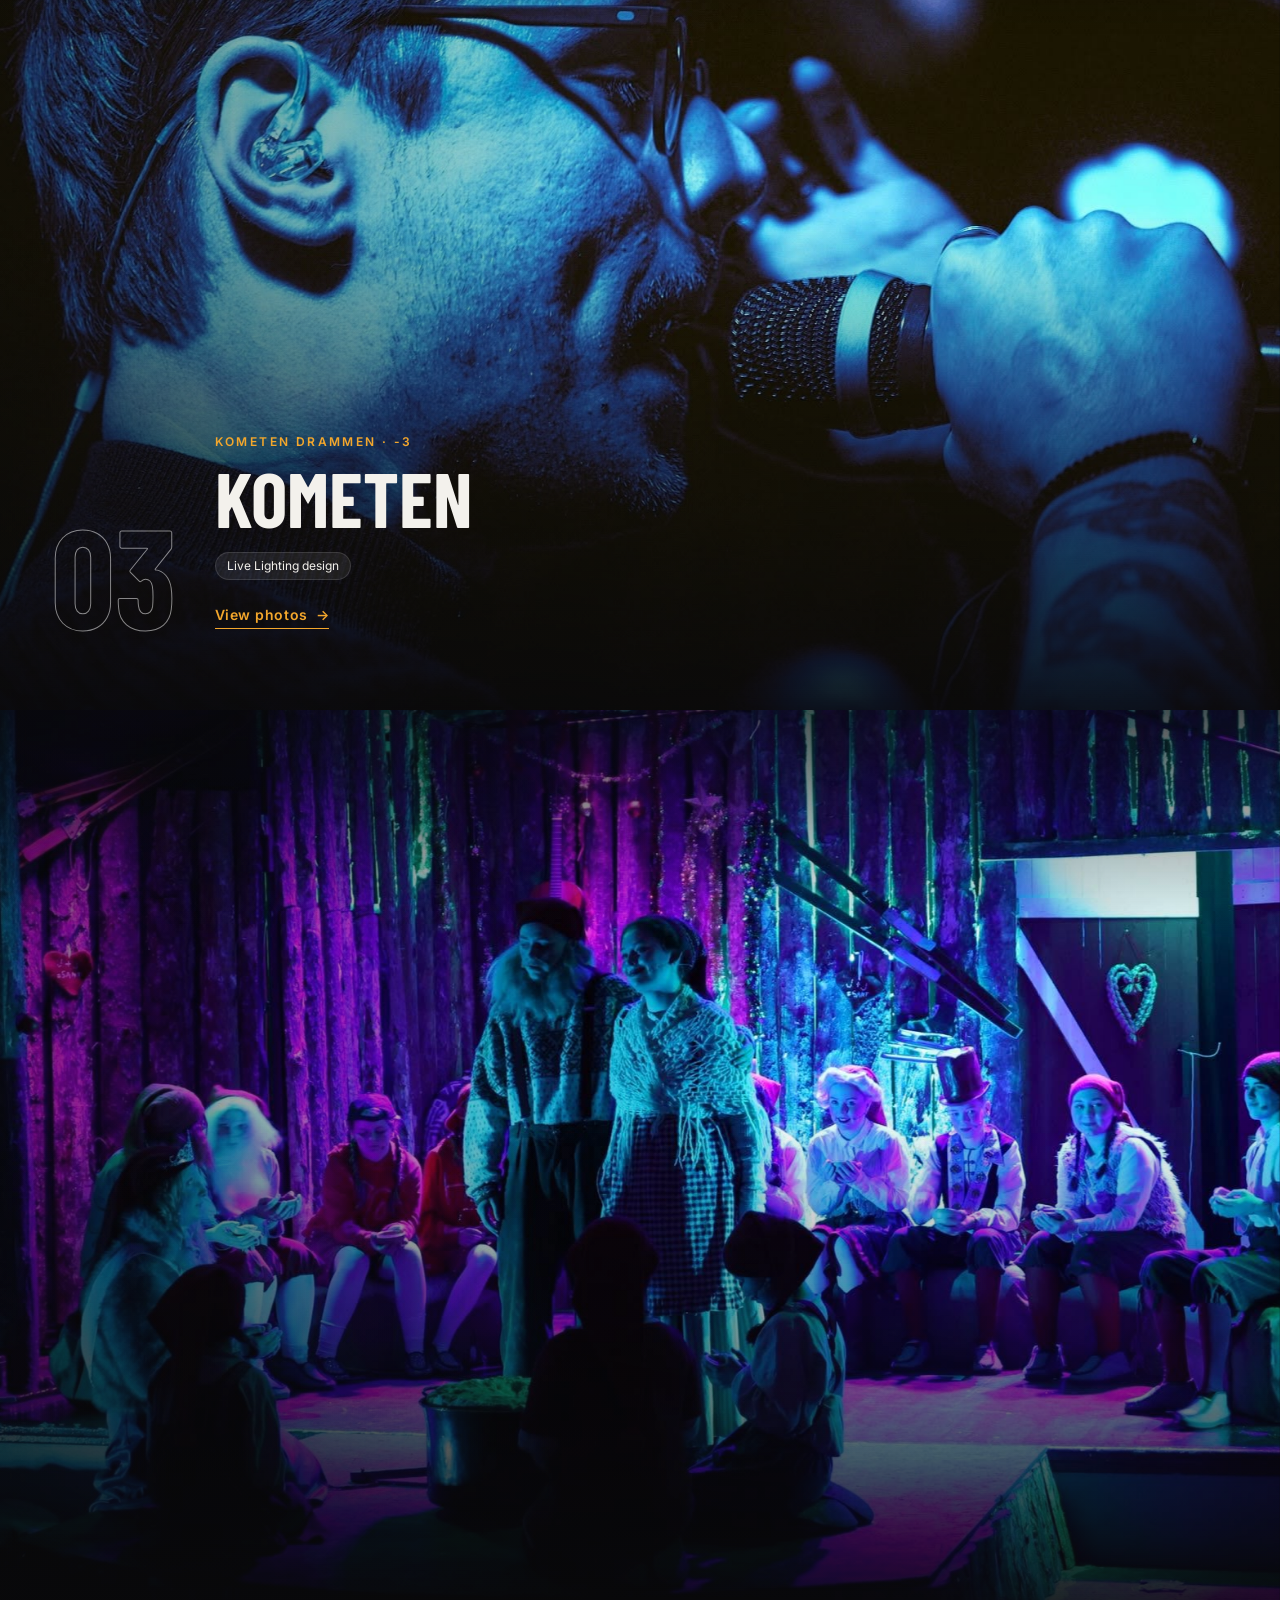
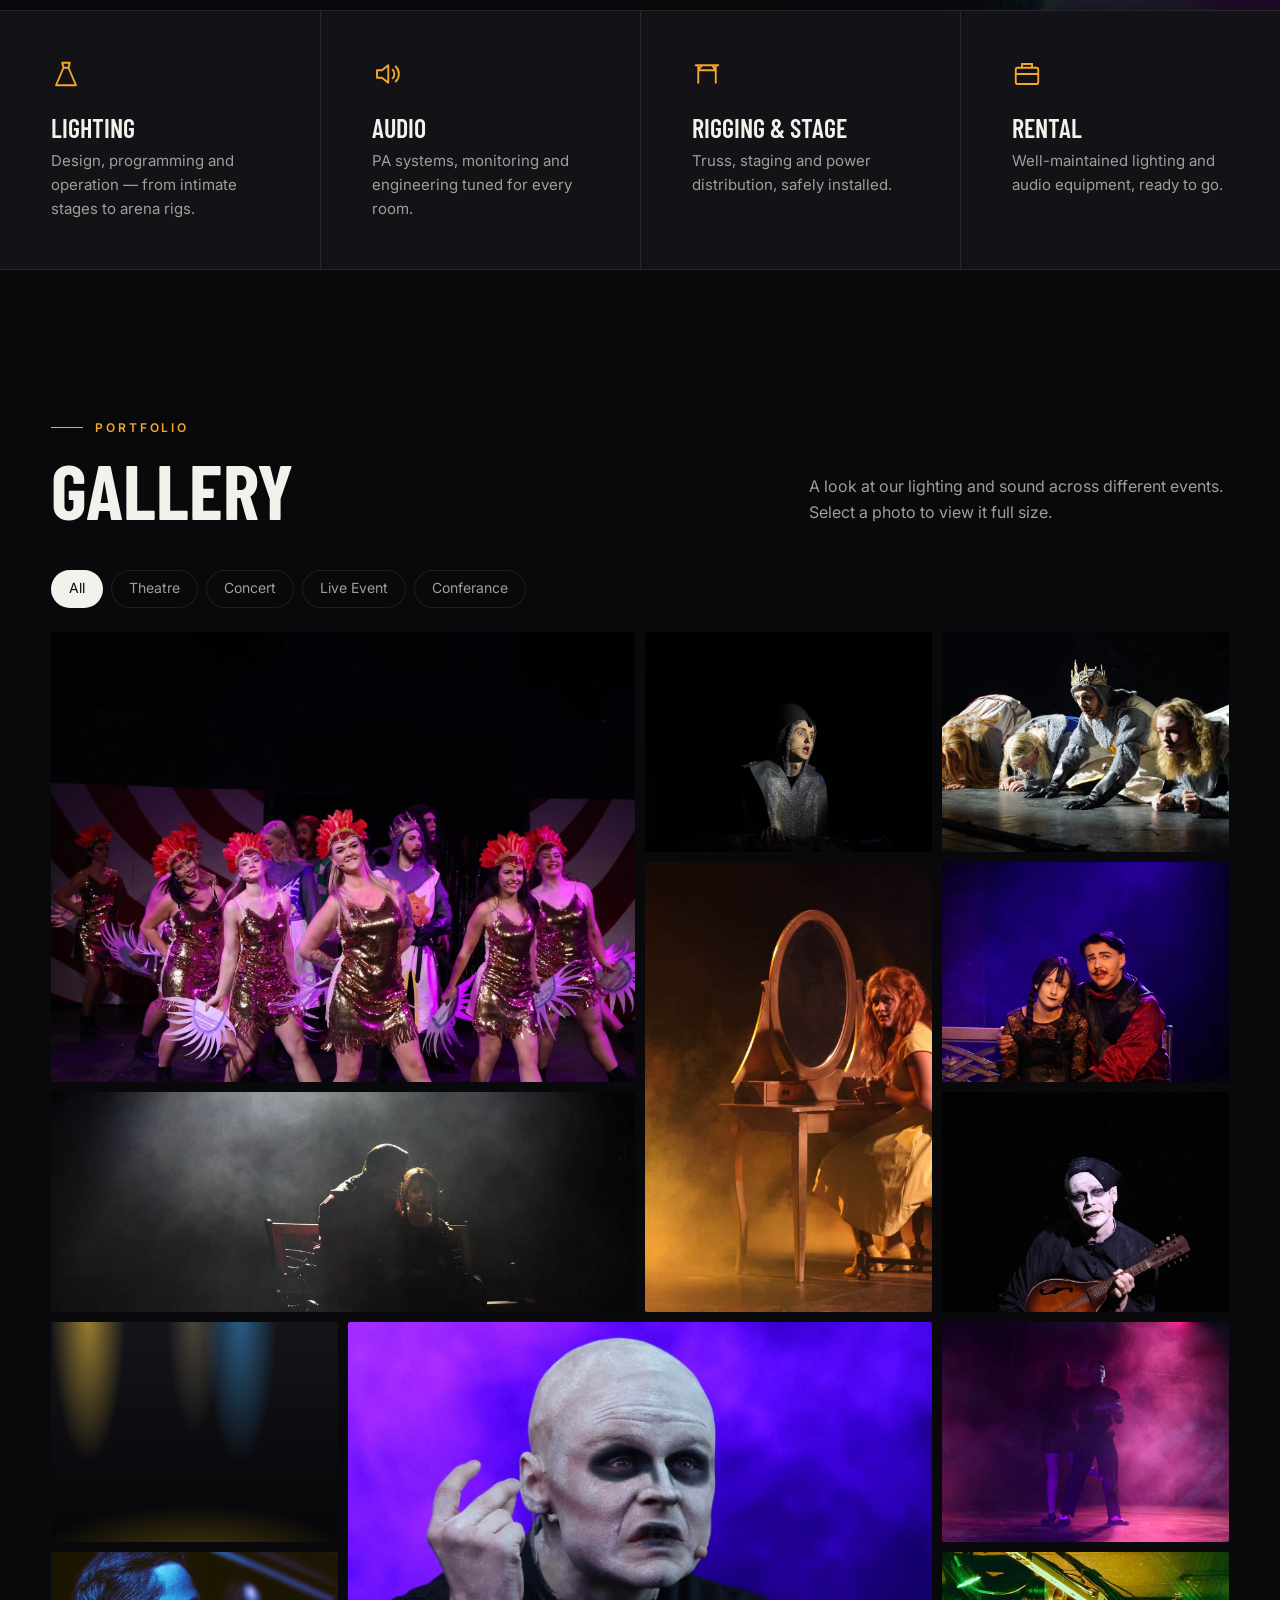
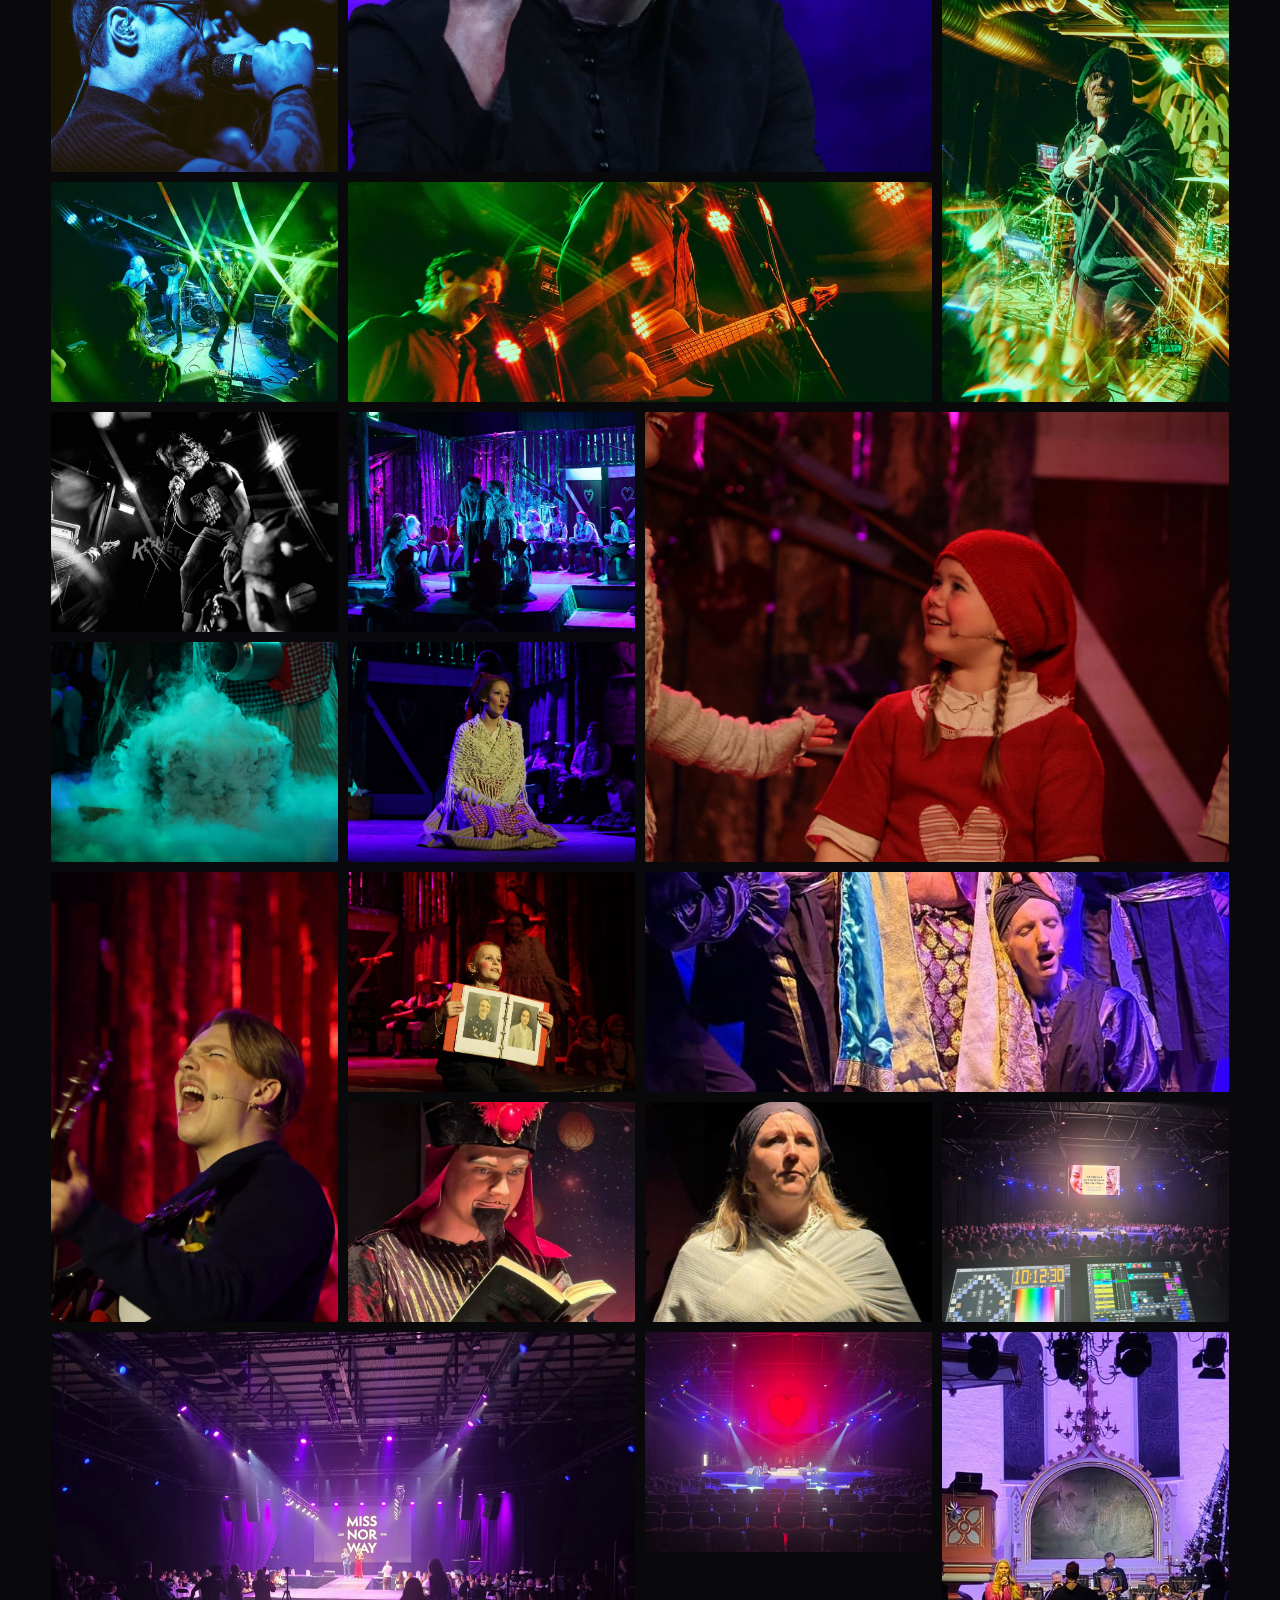
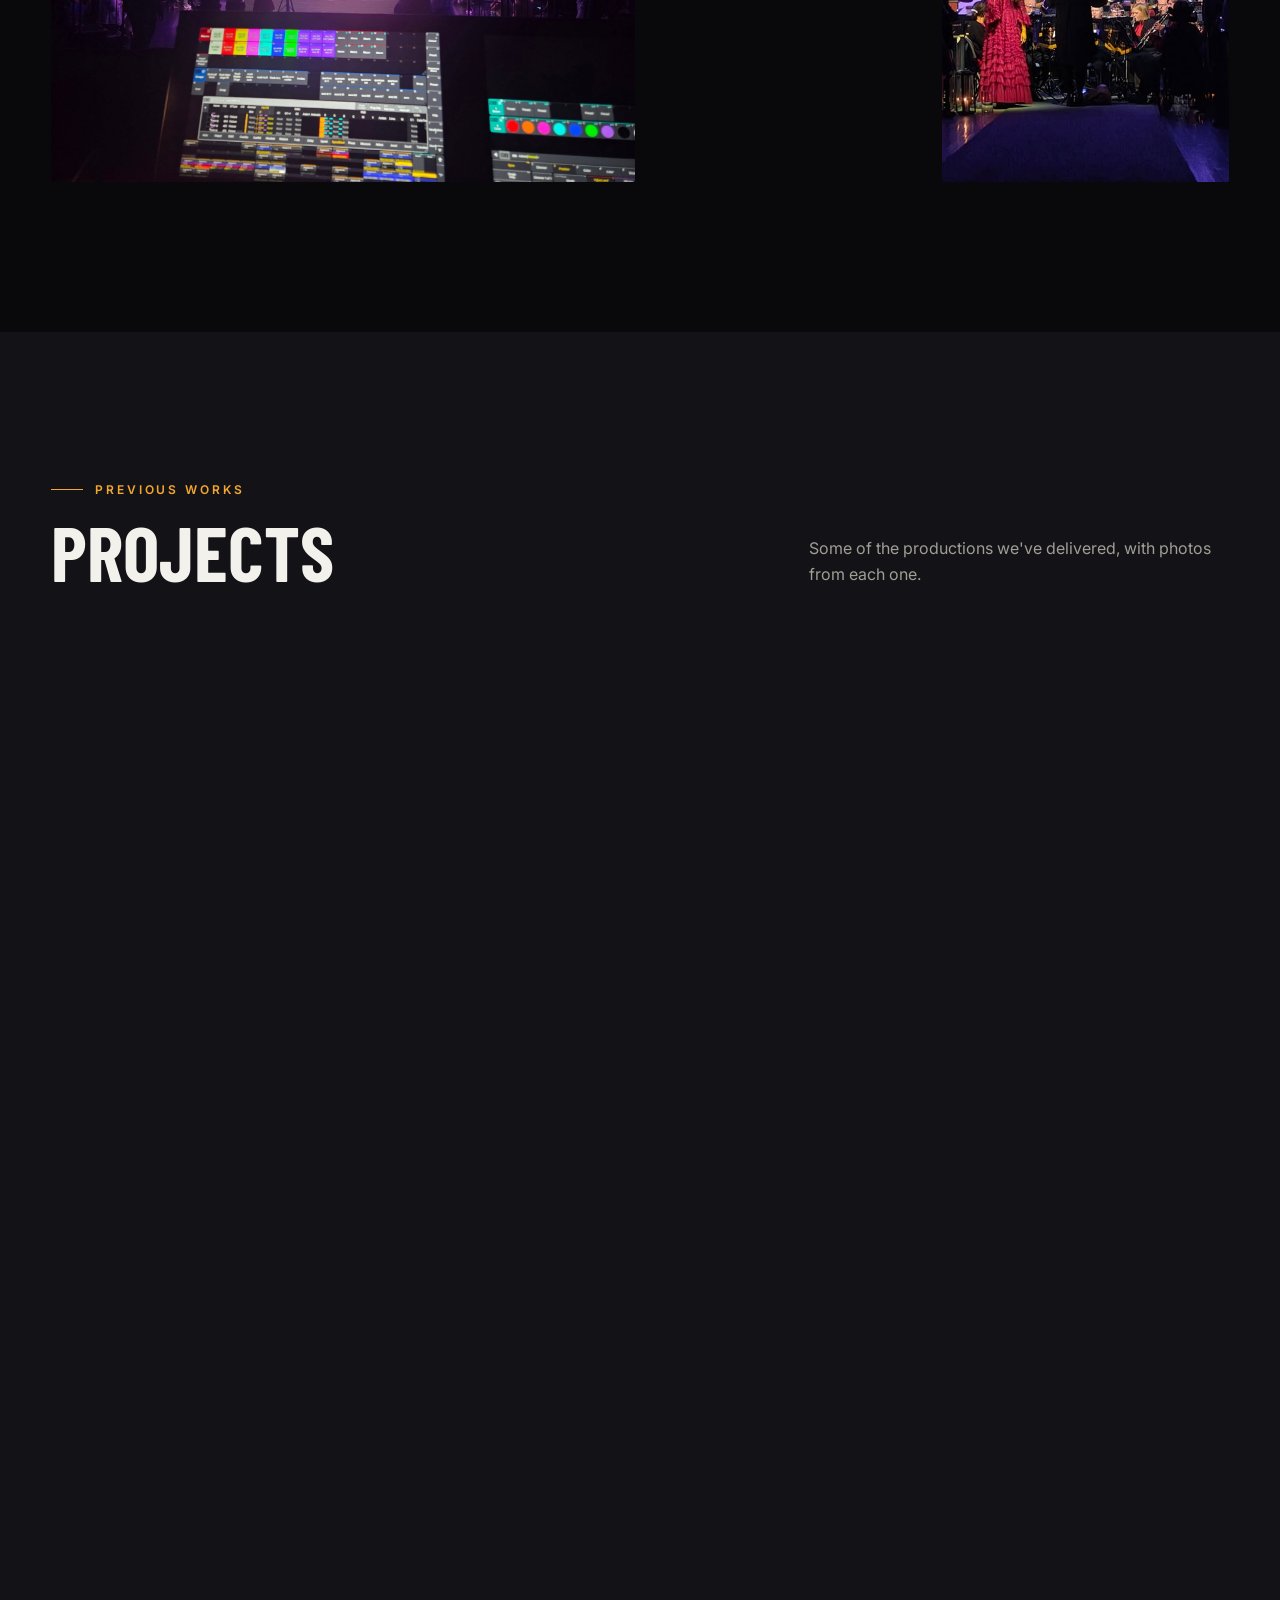
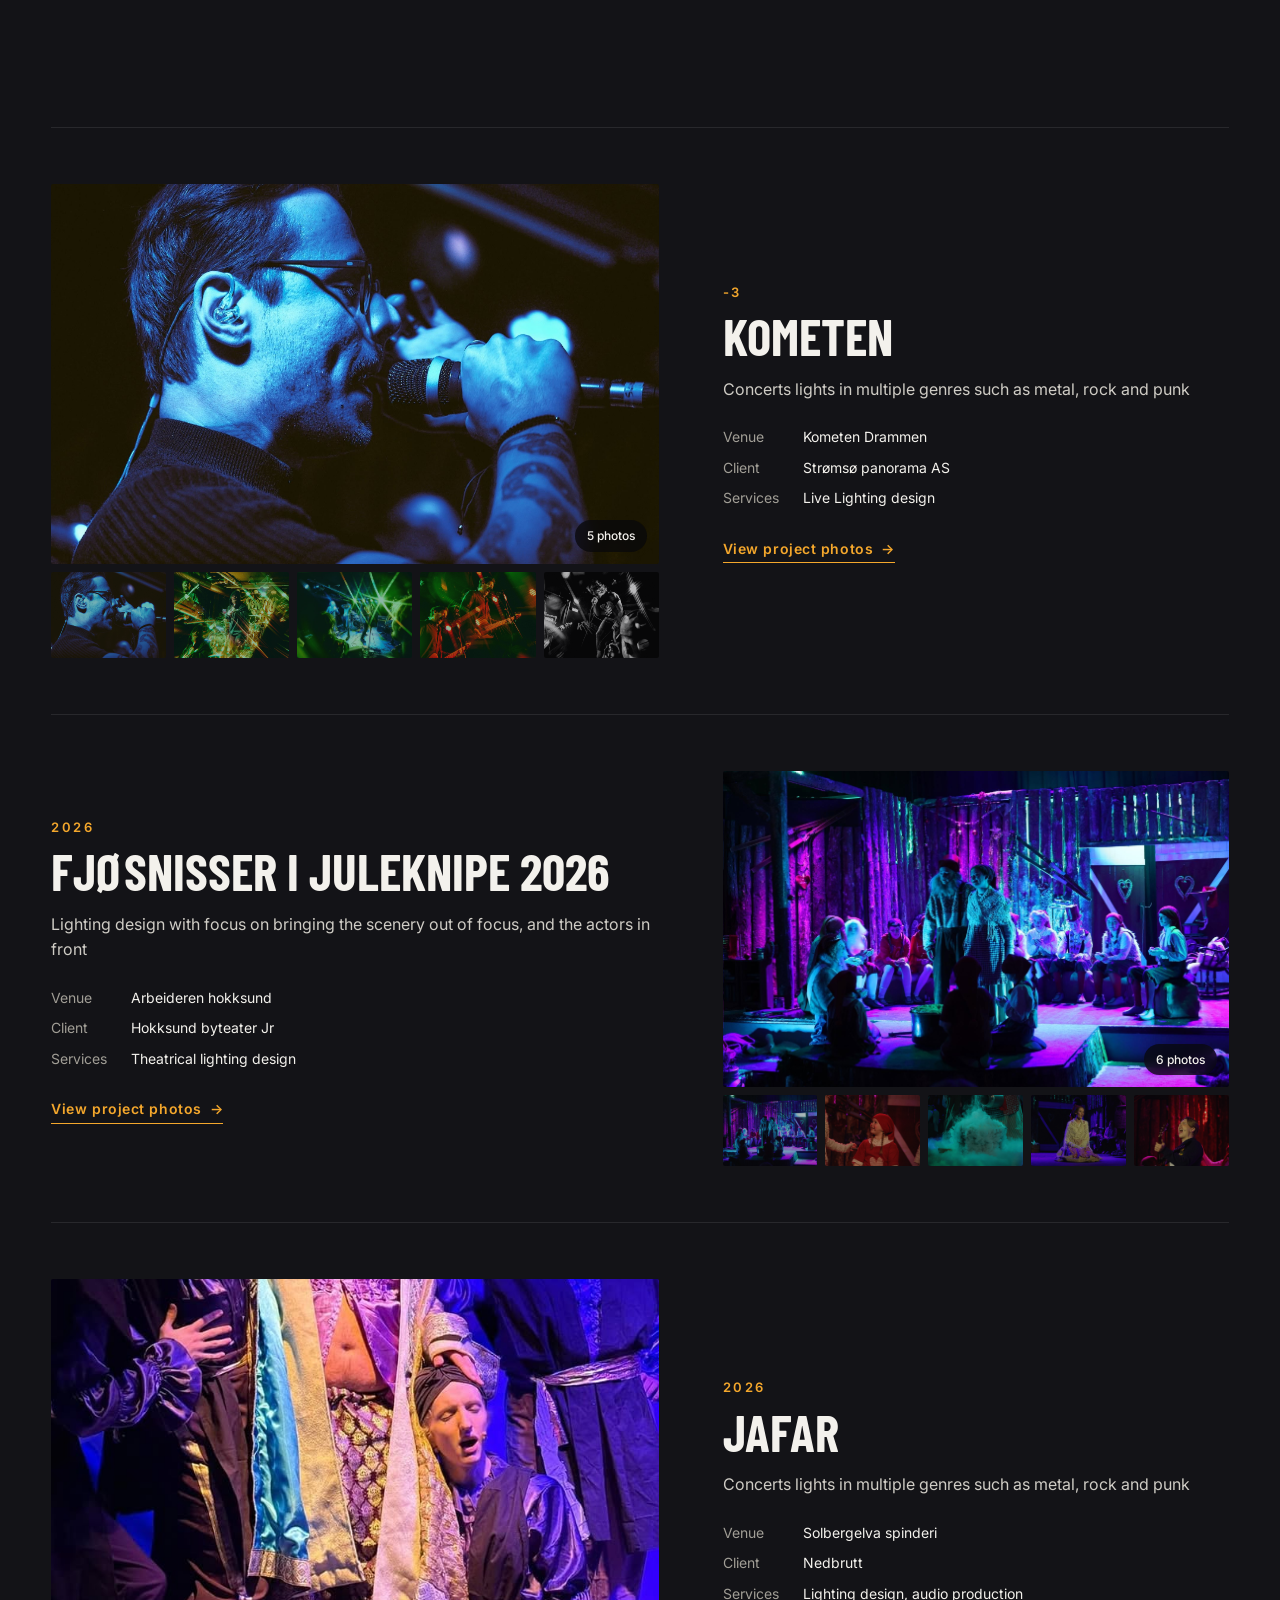
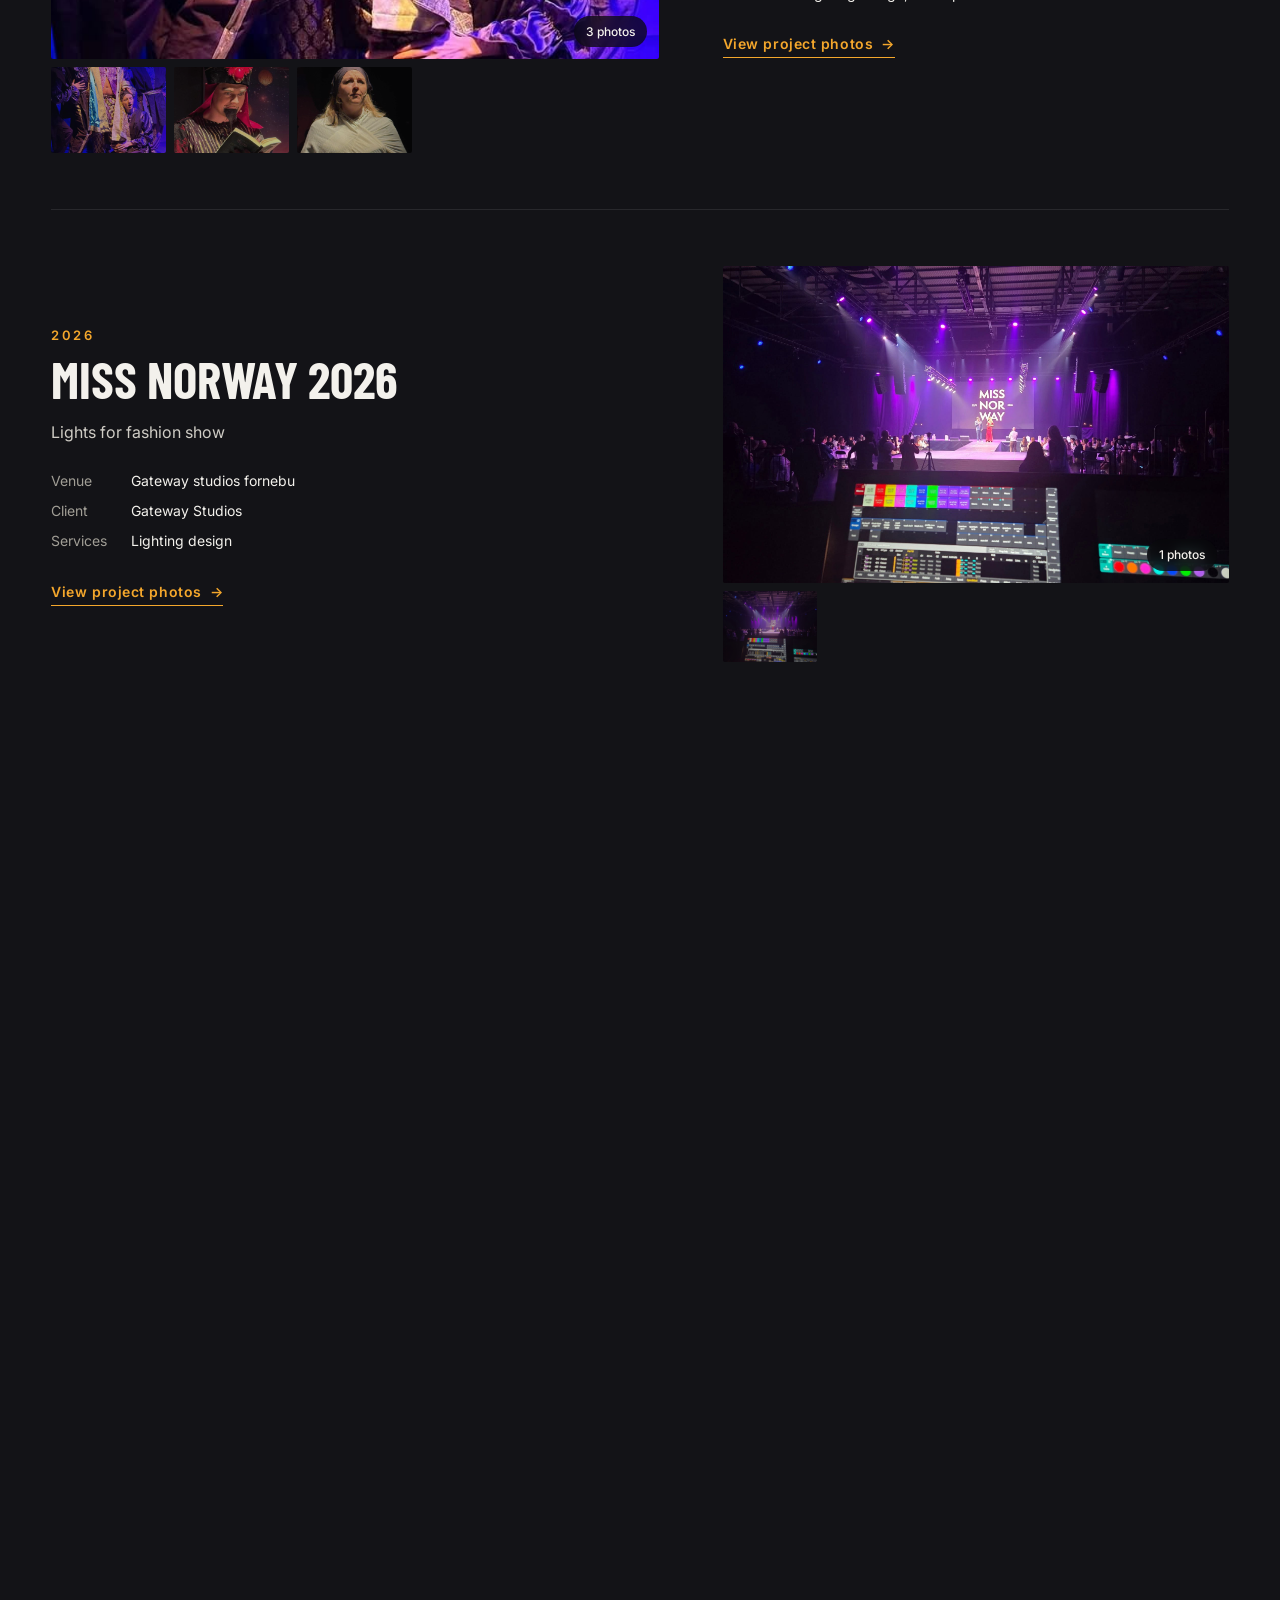
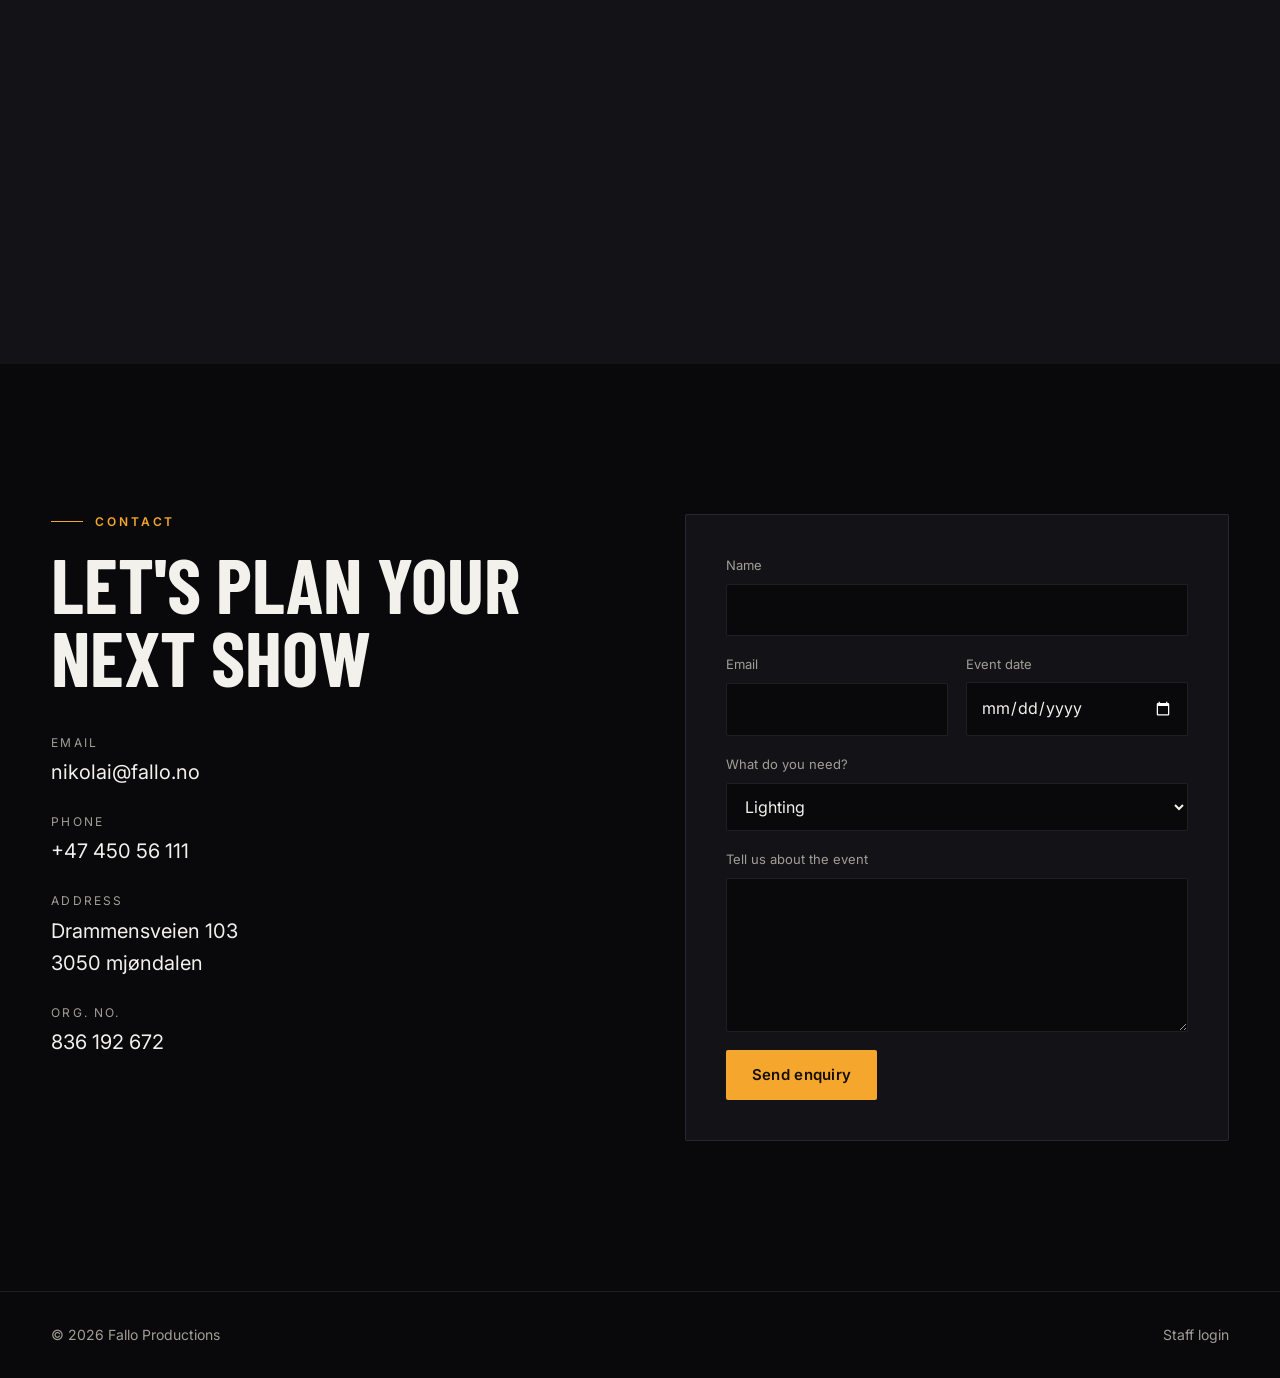
==== commit 83250275: "contact update" ====
--- a/index.html
+++ b/index.html
@@ -142,12 +142,12 @@
           <dl class="contact__list">
             <div><dt>Email</dt><dd><a href="mailto:nikolai@fallo.no">nikolai@fallo.no</a></dd></div>
             <div><dt>Phone</dt><dd><a href="tel:+4745056111">+47 450 56 111</a></dd></div>
-            <div><dt>Address</dt><dd>Street address<br>0000 City</dd></div>
-            <div><dt>Org. no.</dt><dd>000 000 000</dd></div>
+            <div><dt>Address</dt><dd>Drammensveien 103<br>3050 mjøndalen</dd></div>
+            <div><dt>Org. no.</dt><dd>836 192 672</dd></div>
           </dl>
         </div>
 
-        <form class="contact__form" id="contact-form" data-email="post@example.com">
+        <form class="contact__form" id="contact-form" data-email="Nikolai@fallo.no">
           <div class="field">
             <label for="cf-name">Name</label>
             <input id="cf-name" name="name" autocomplete="name" required>
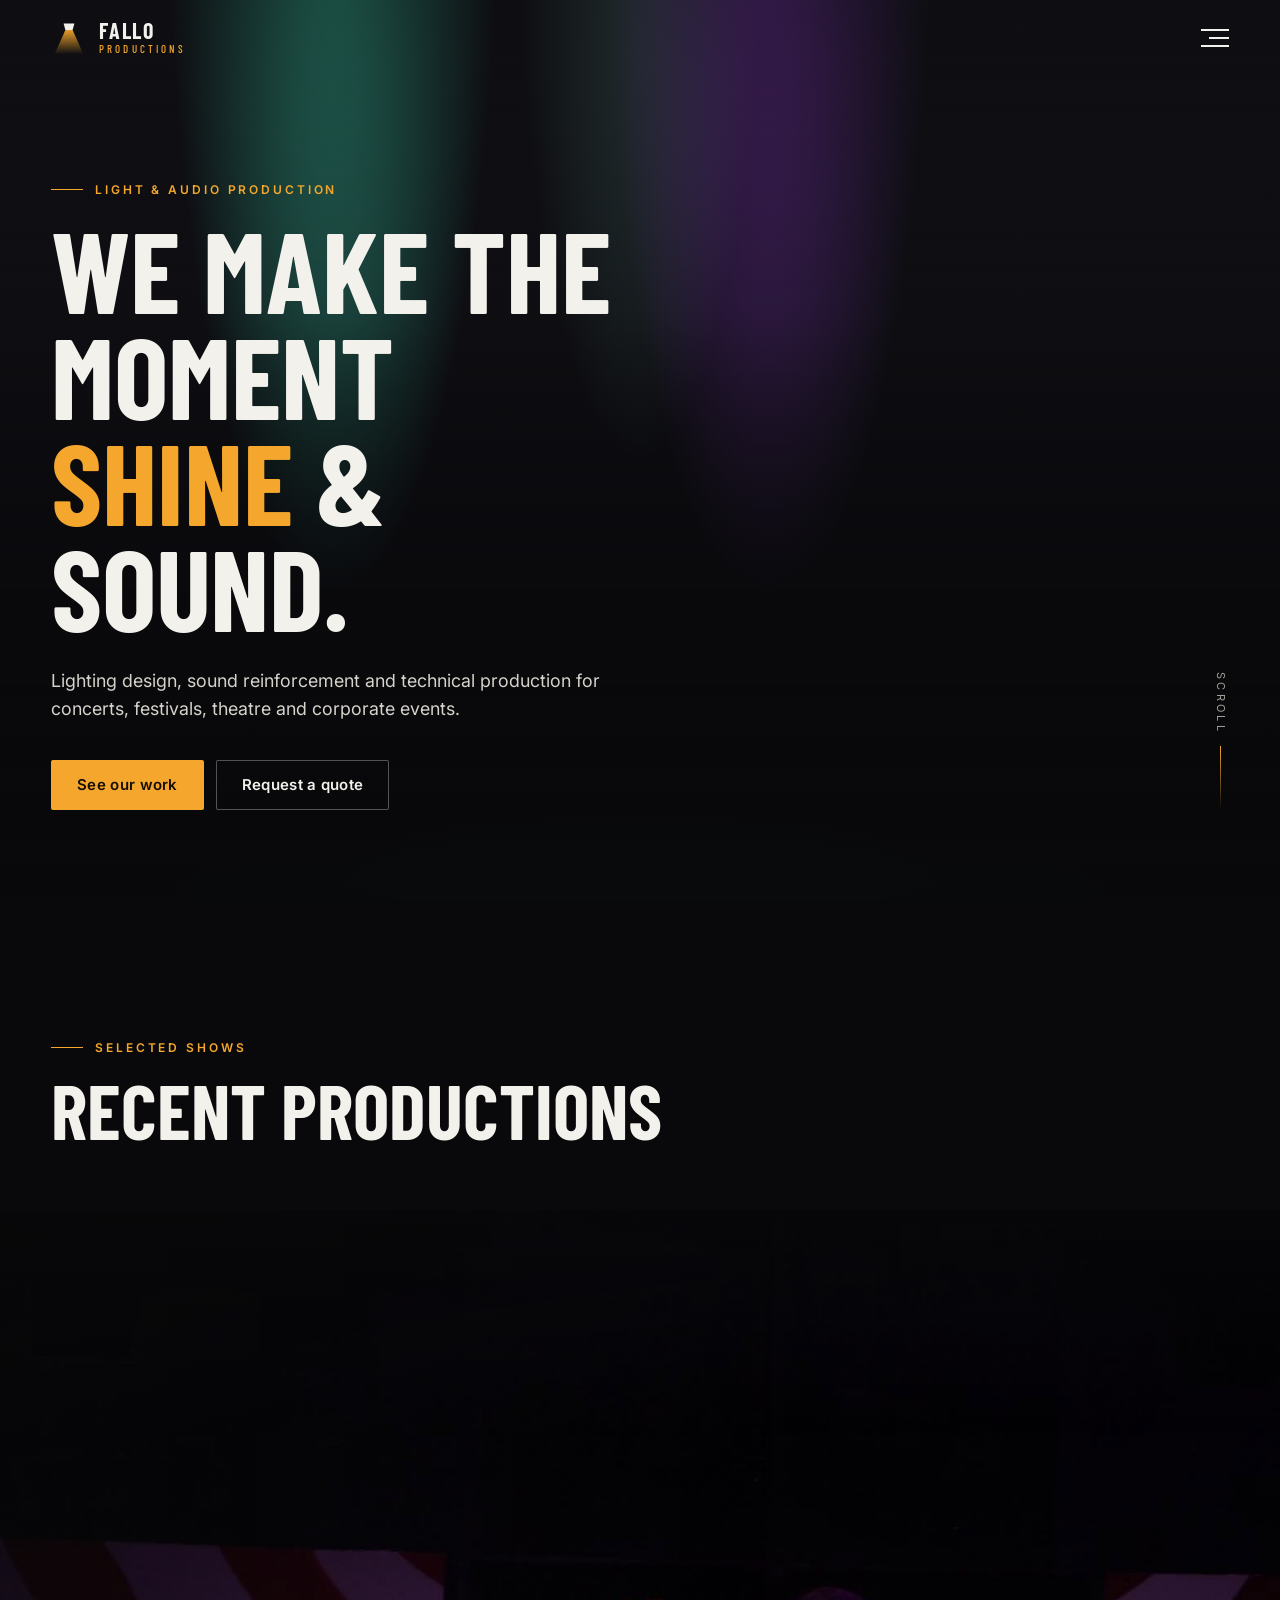
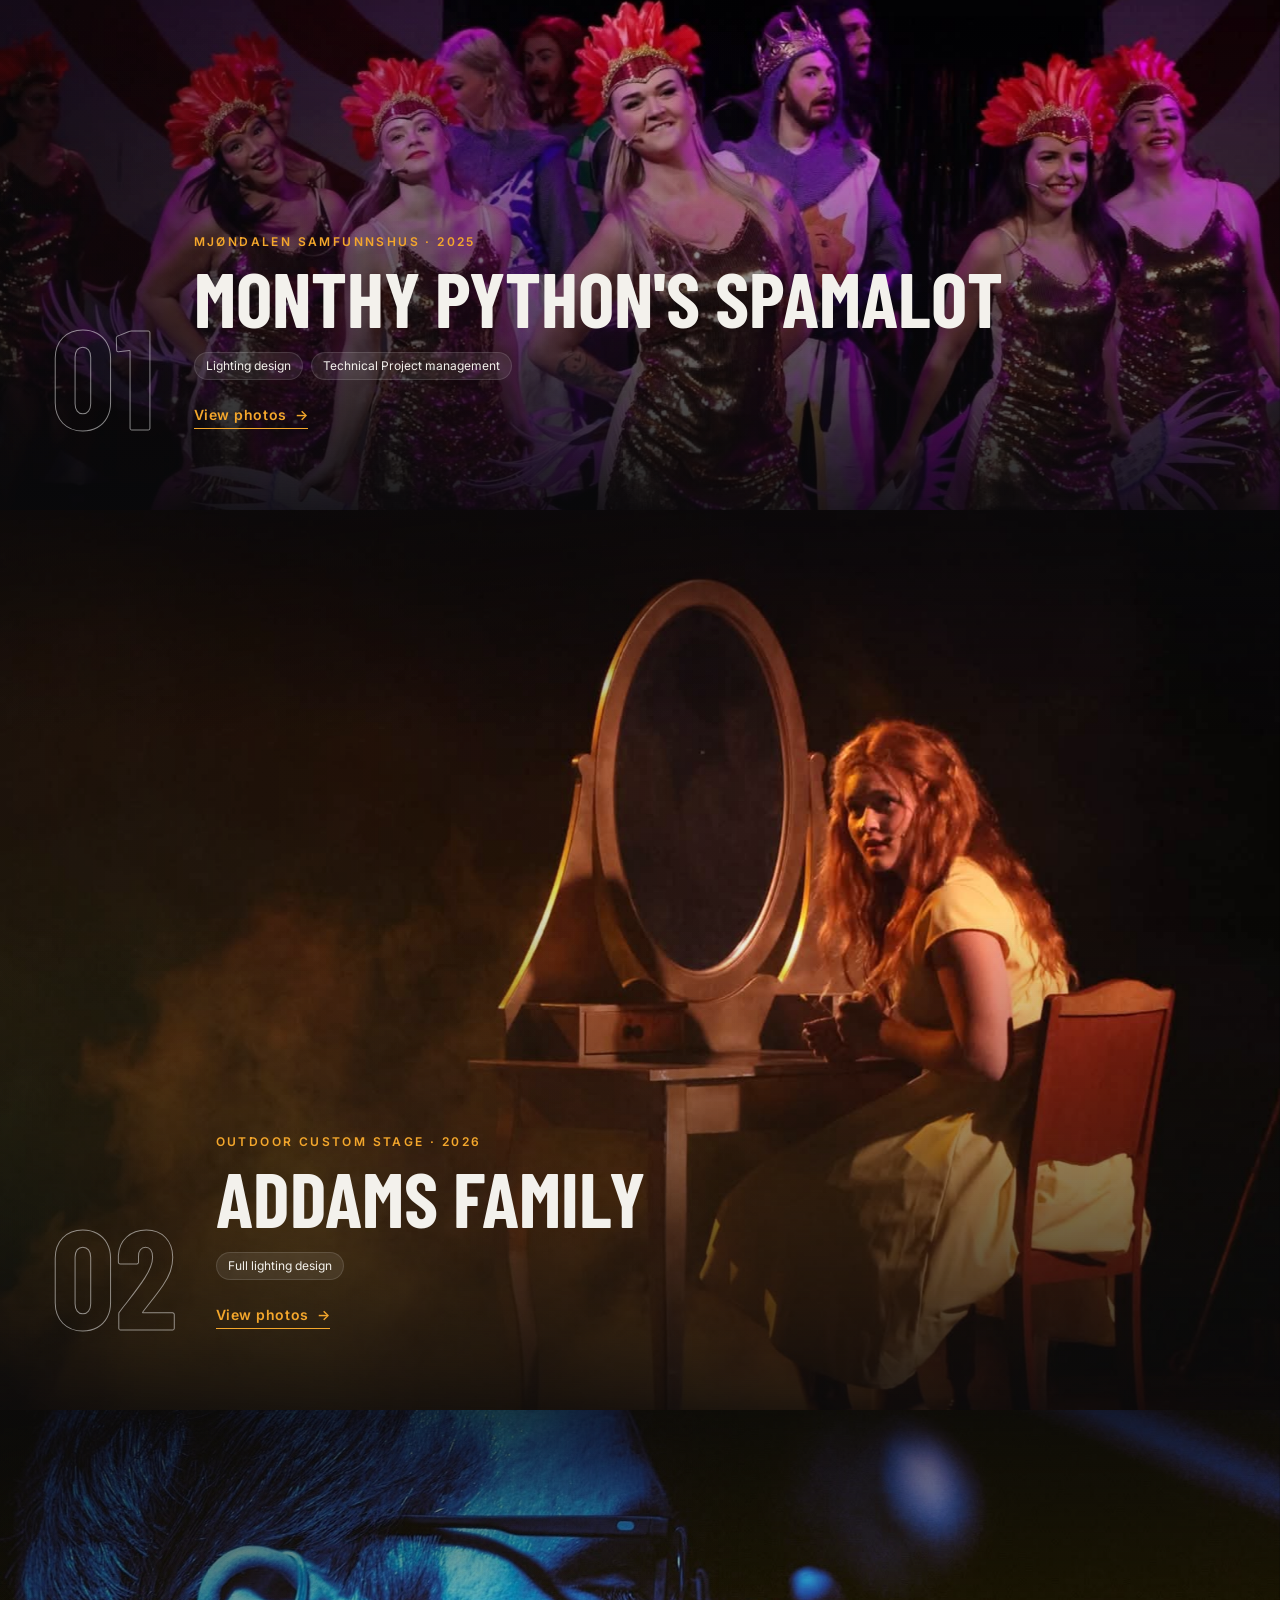
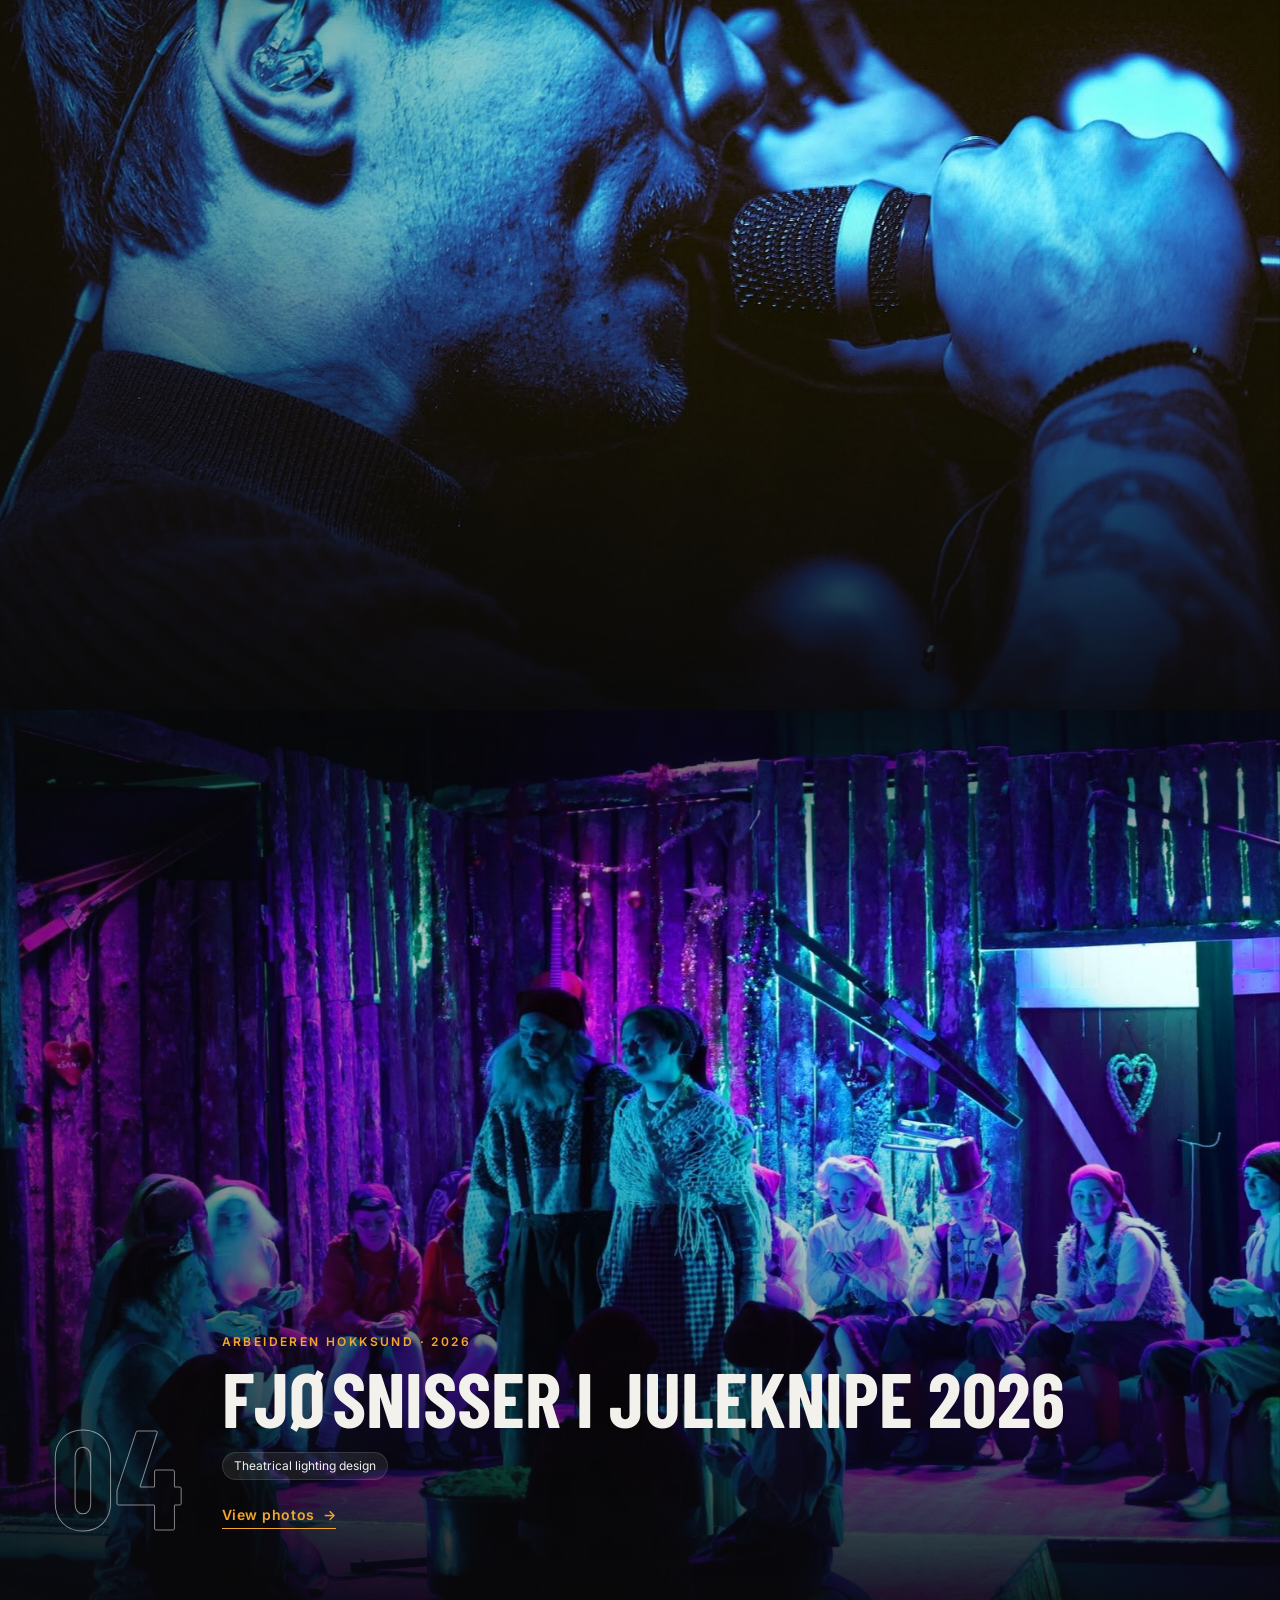
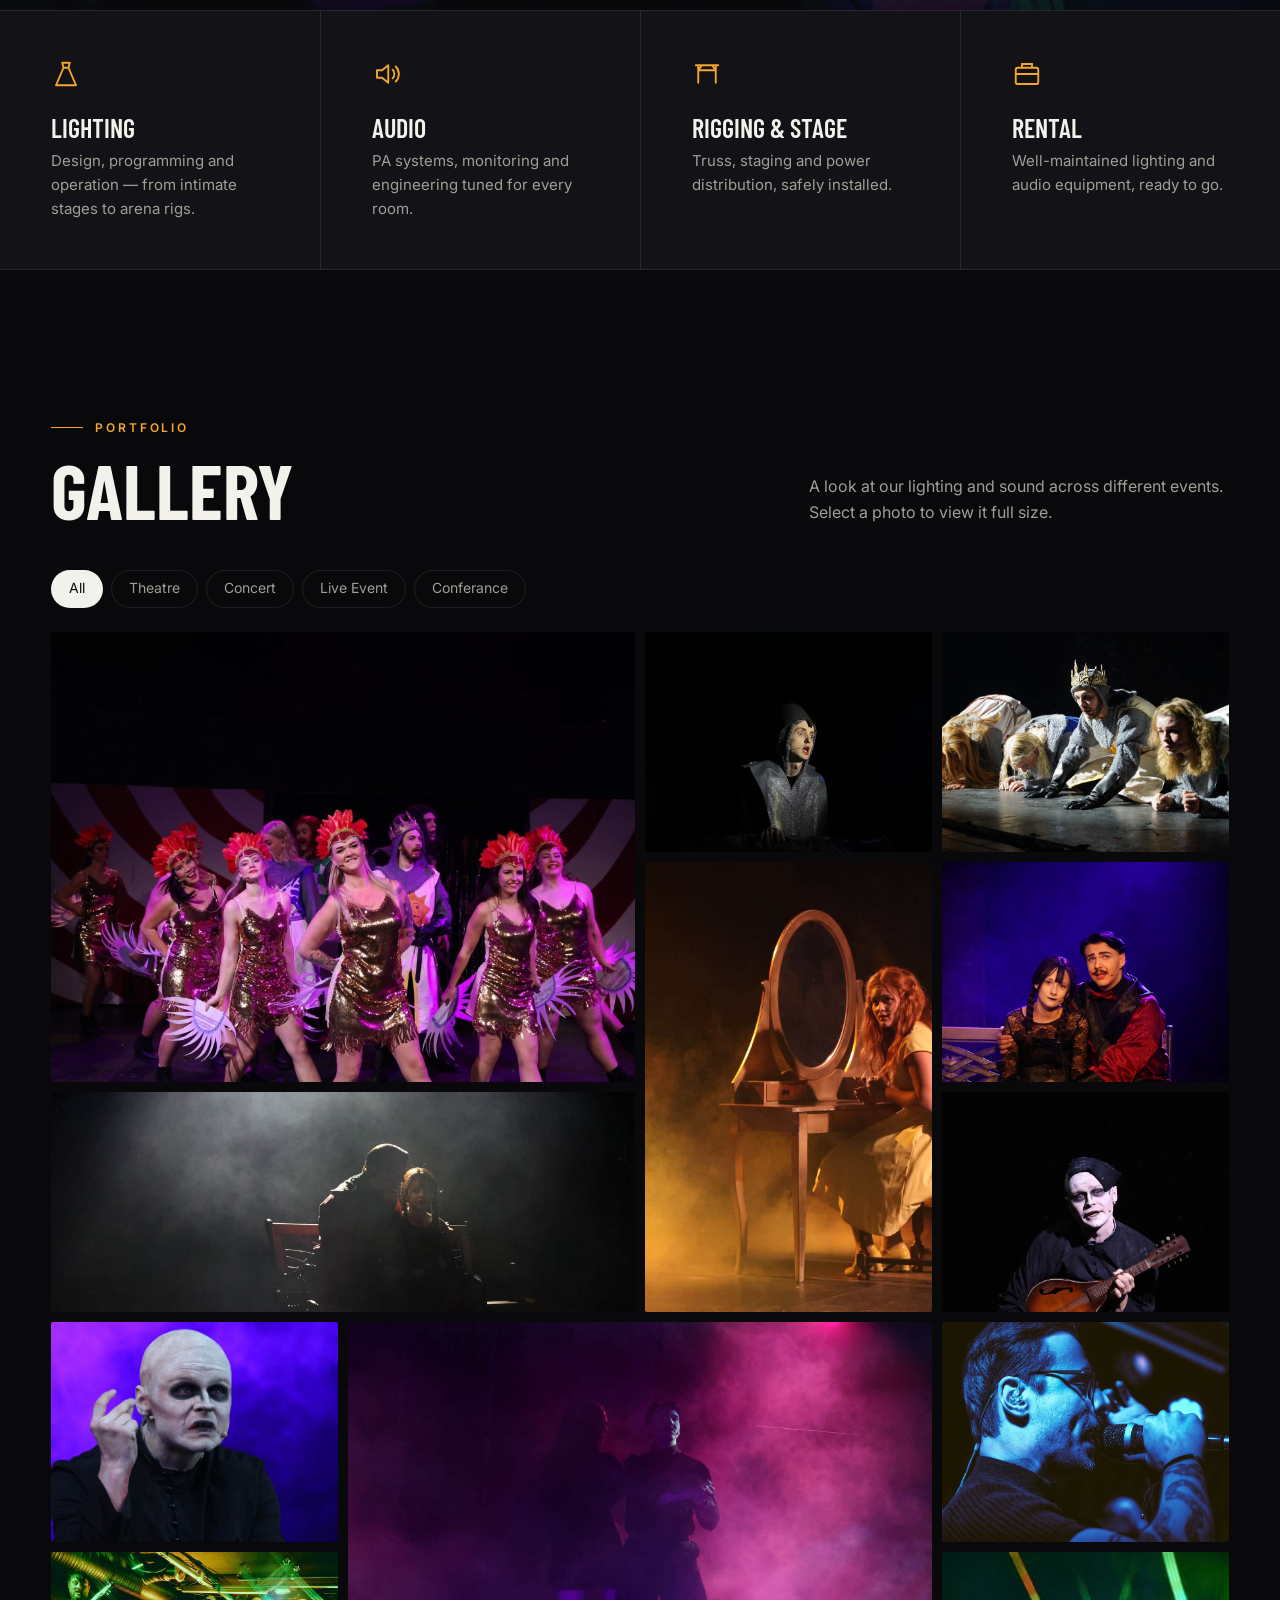
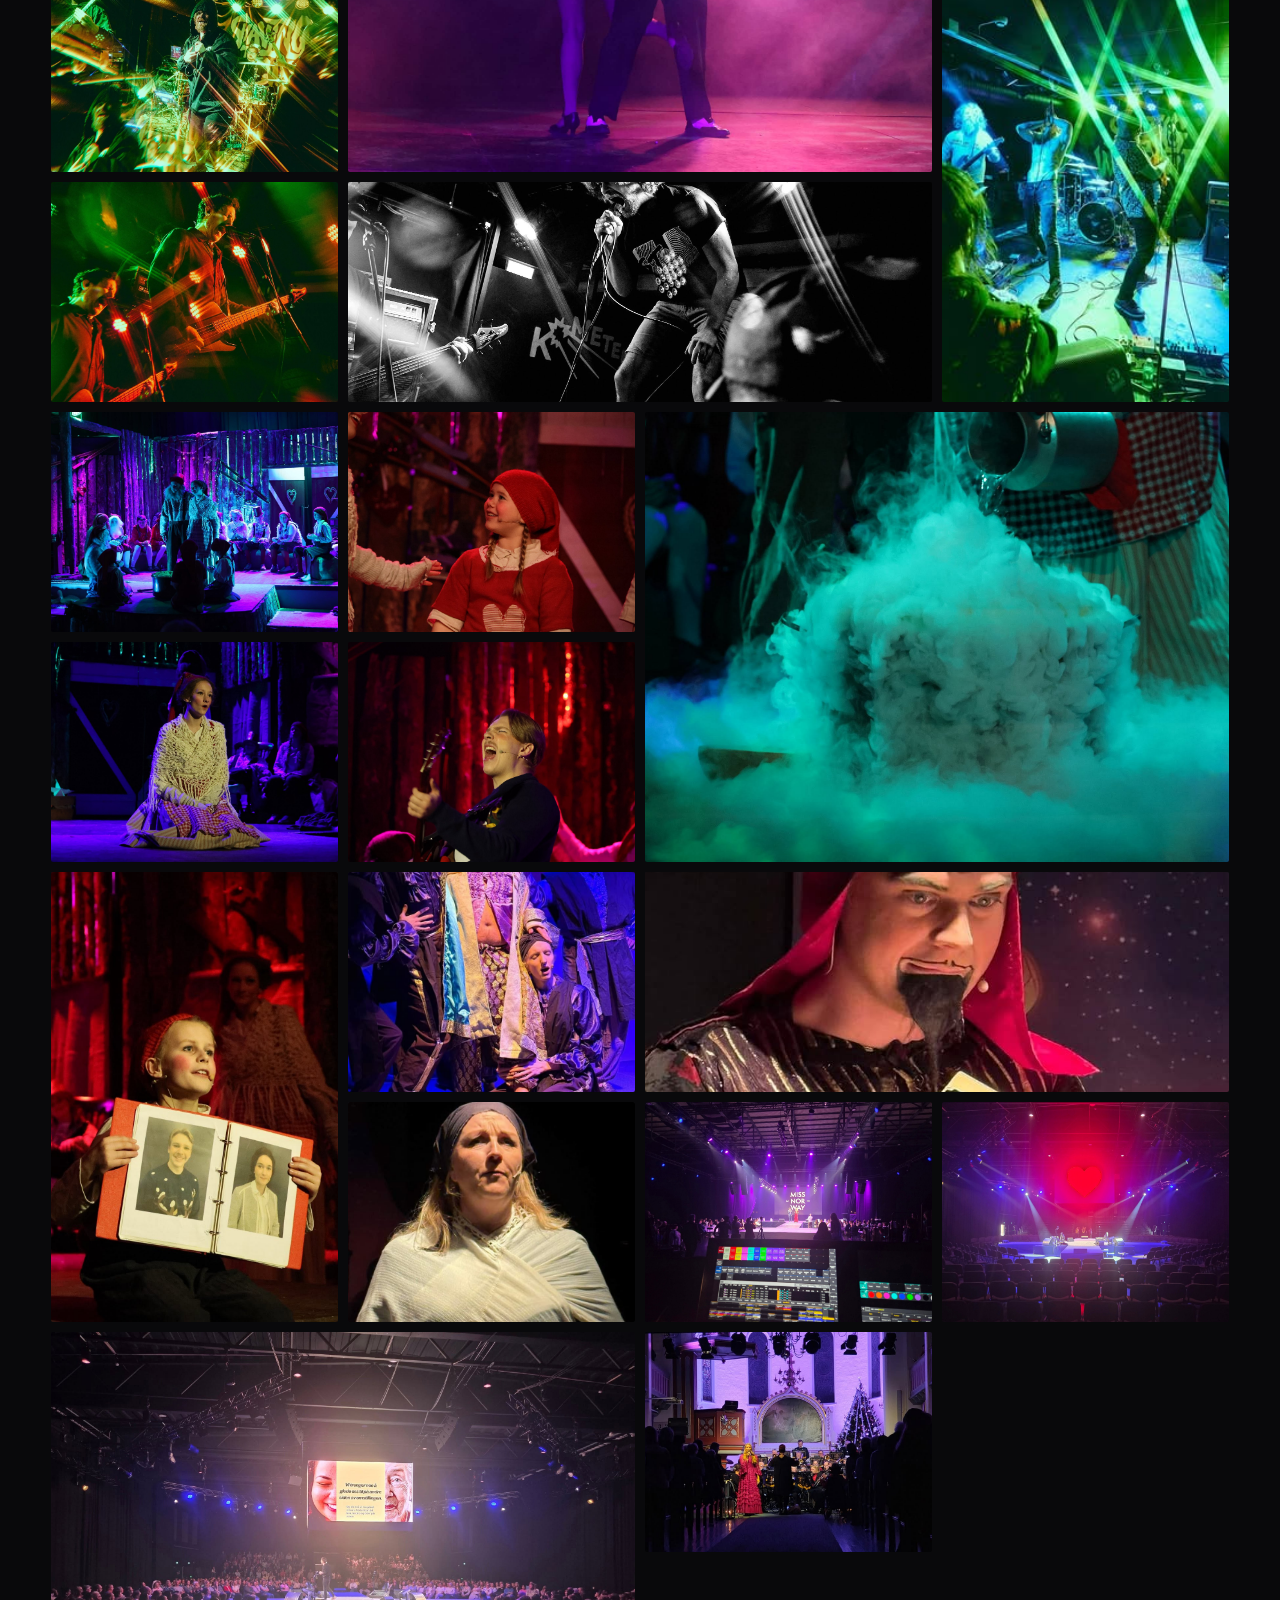
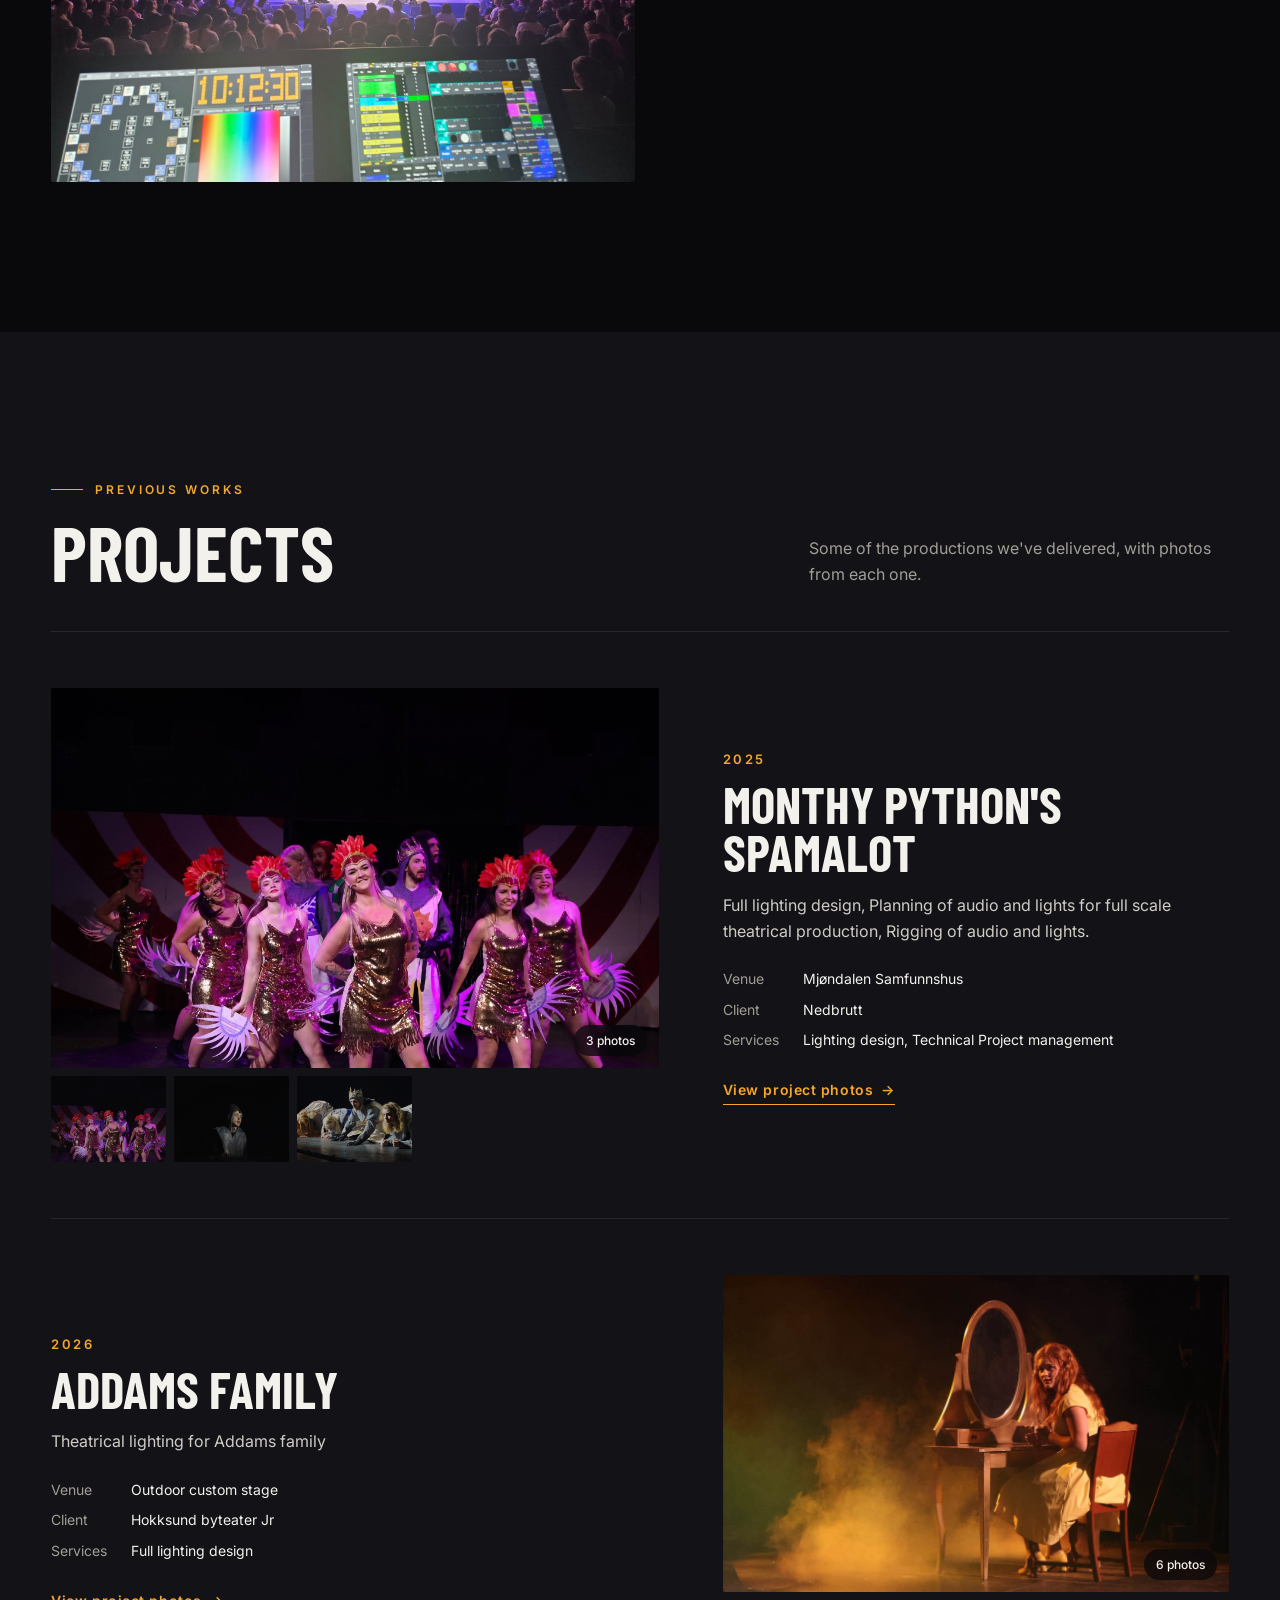
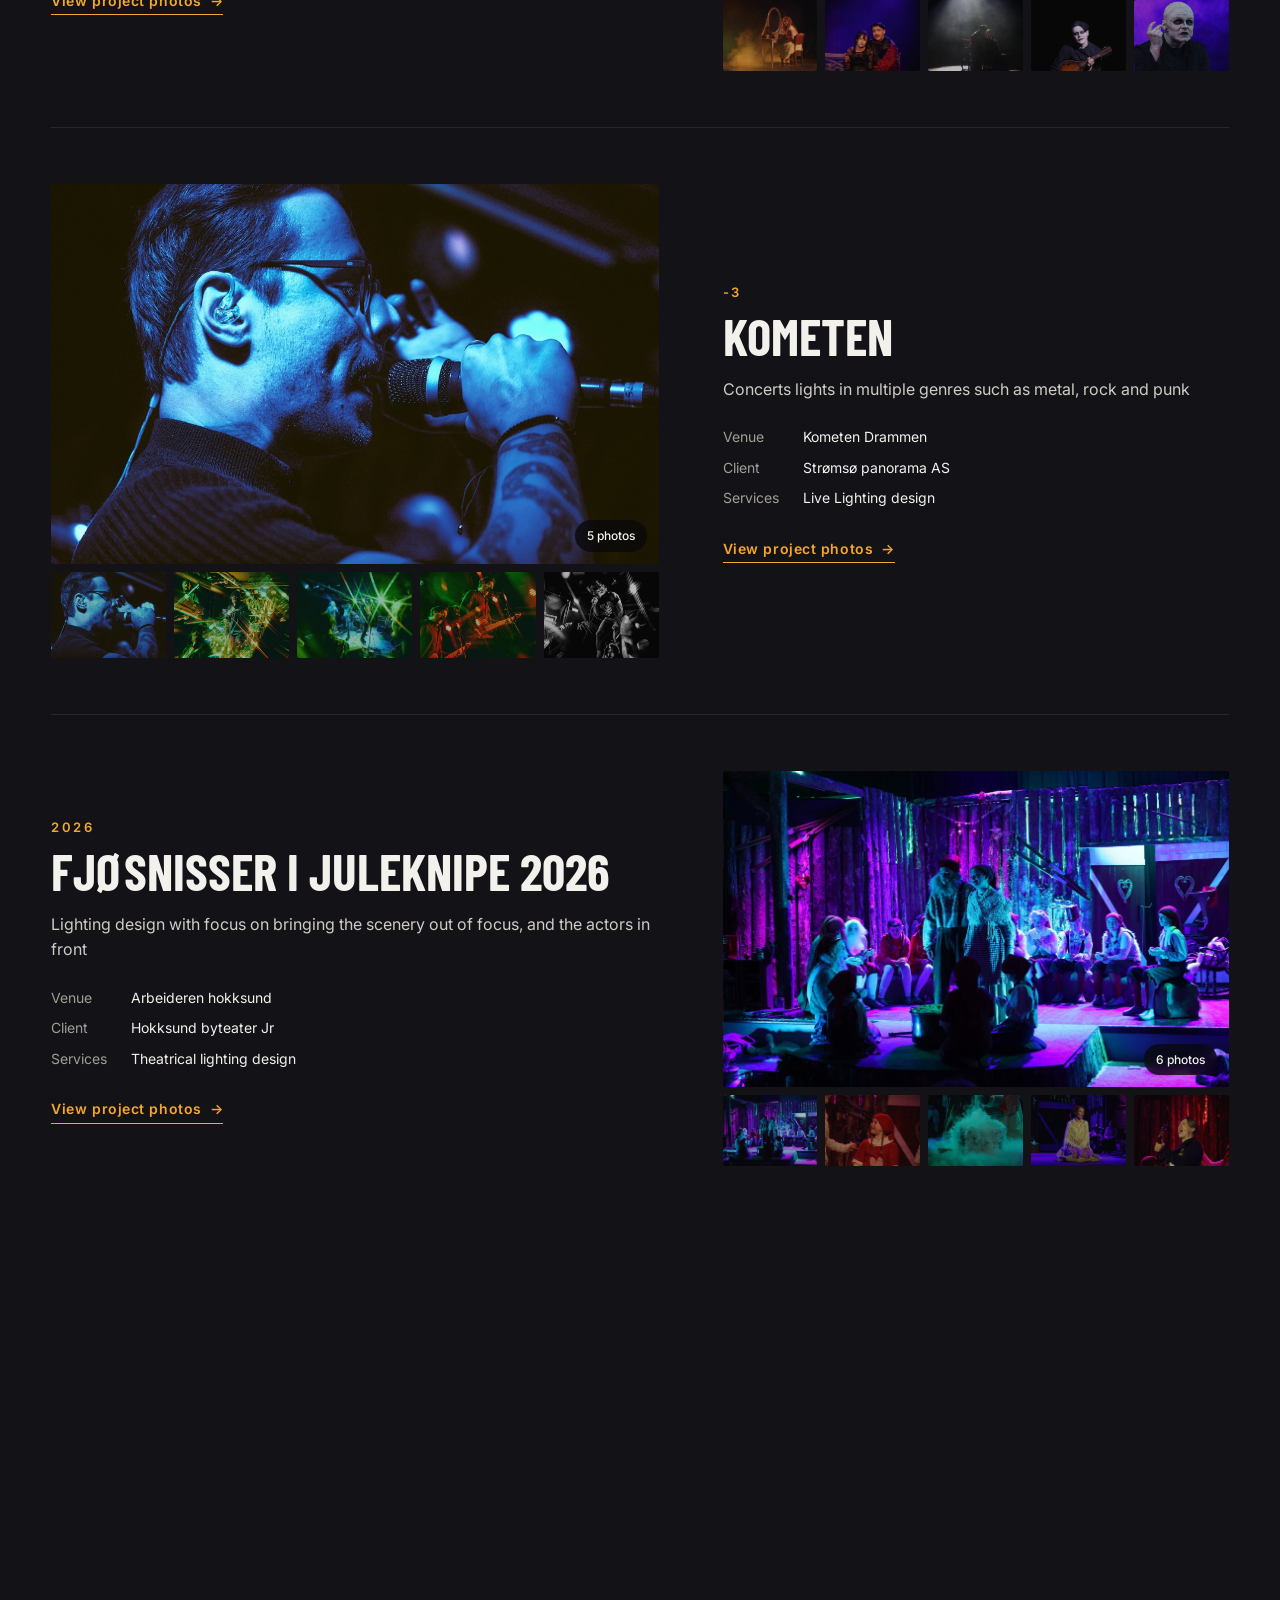
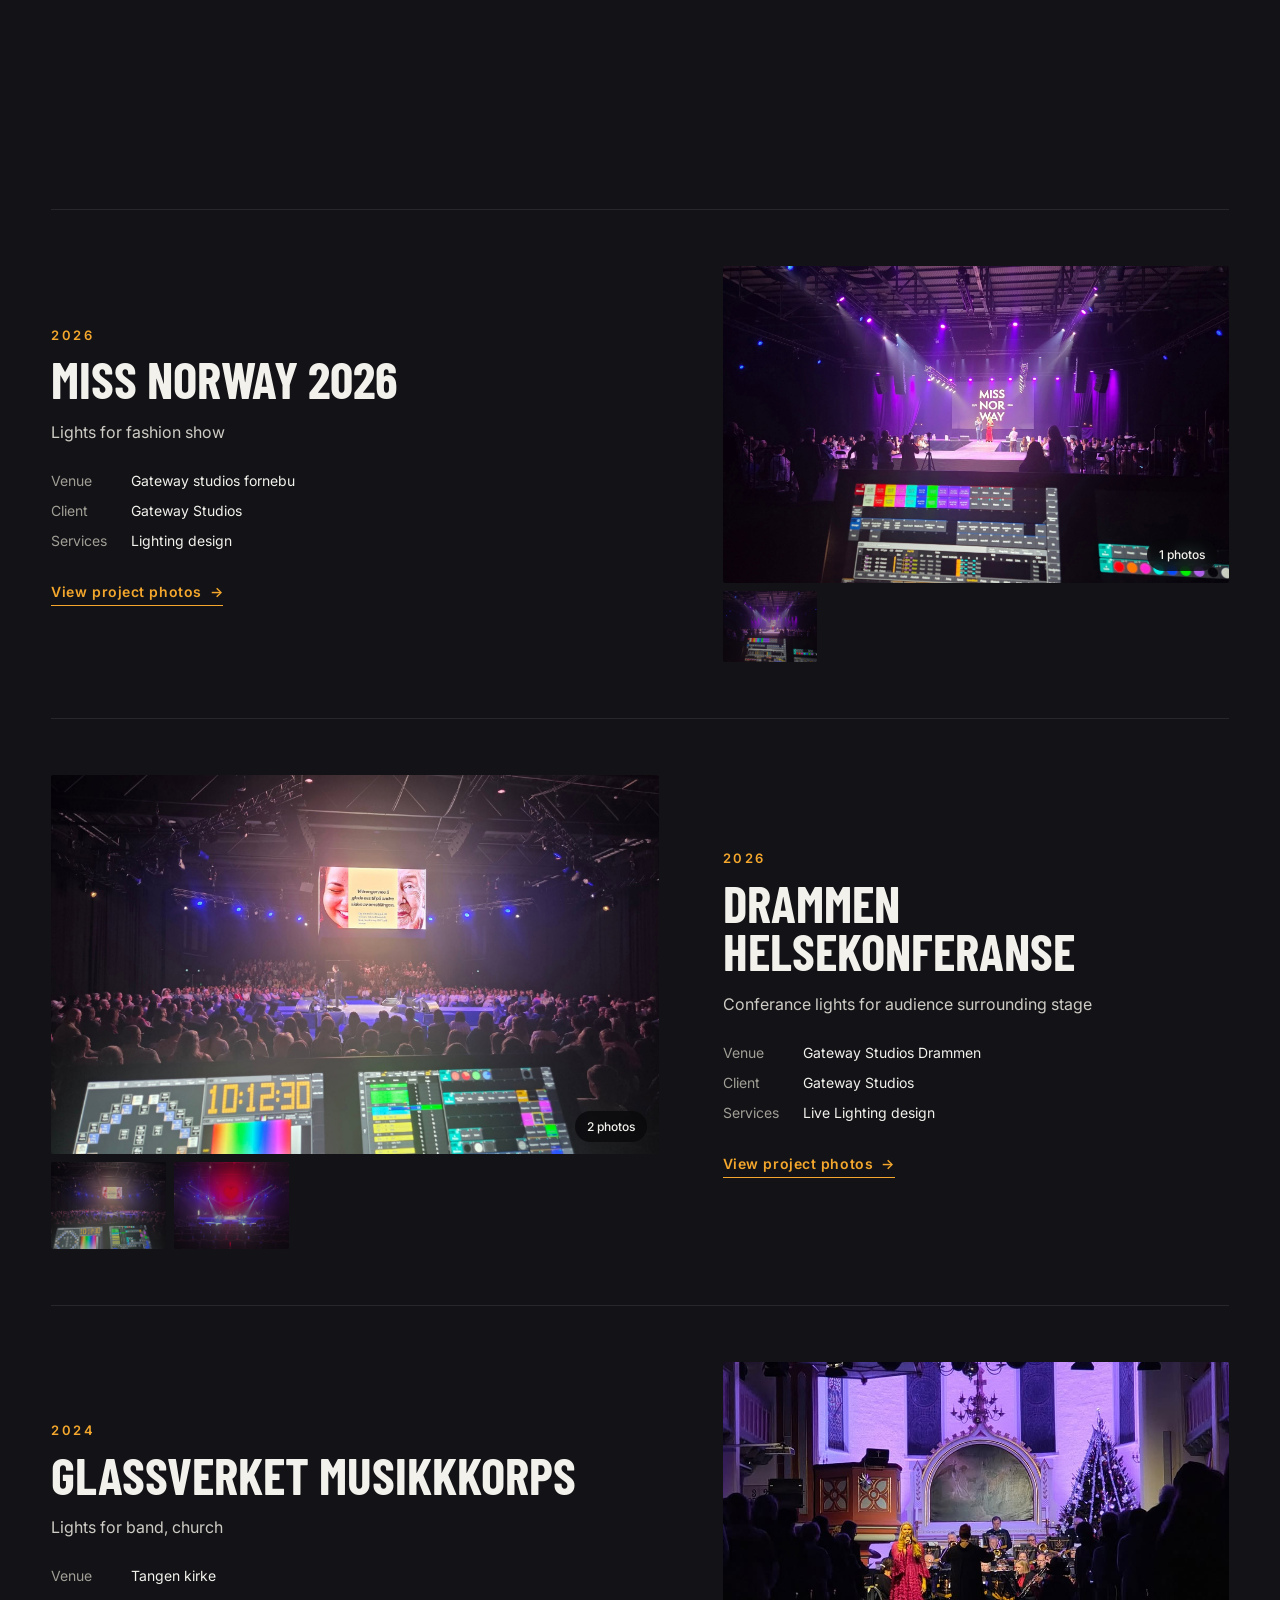
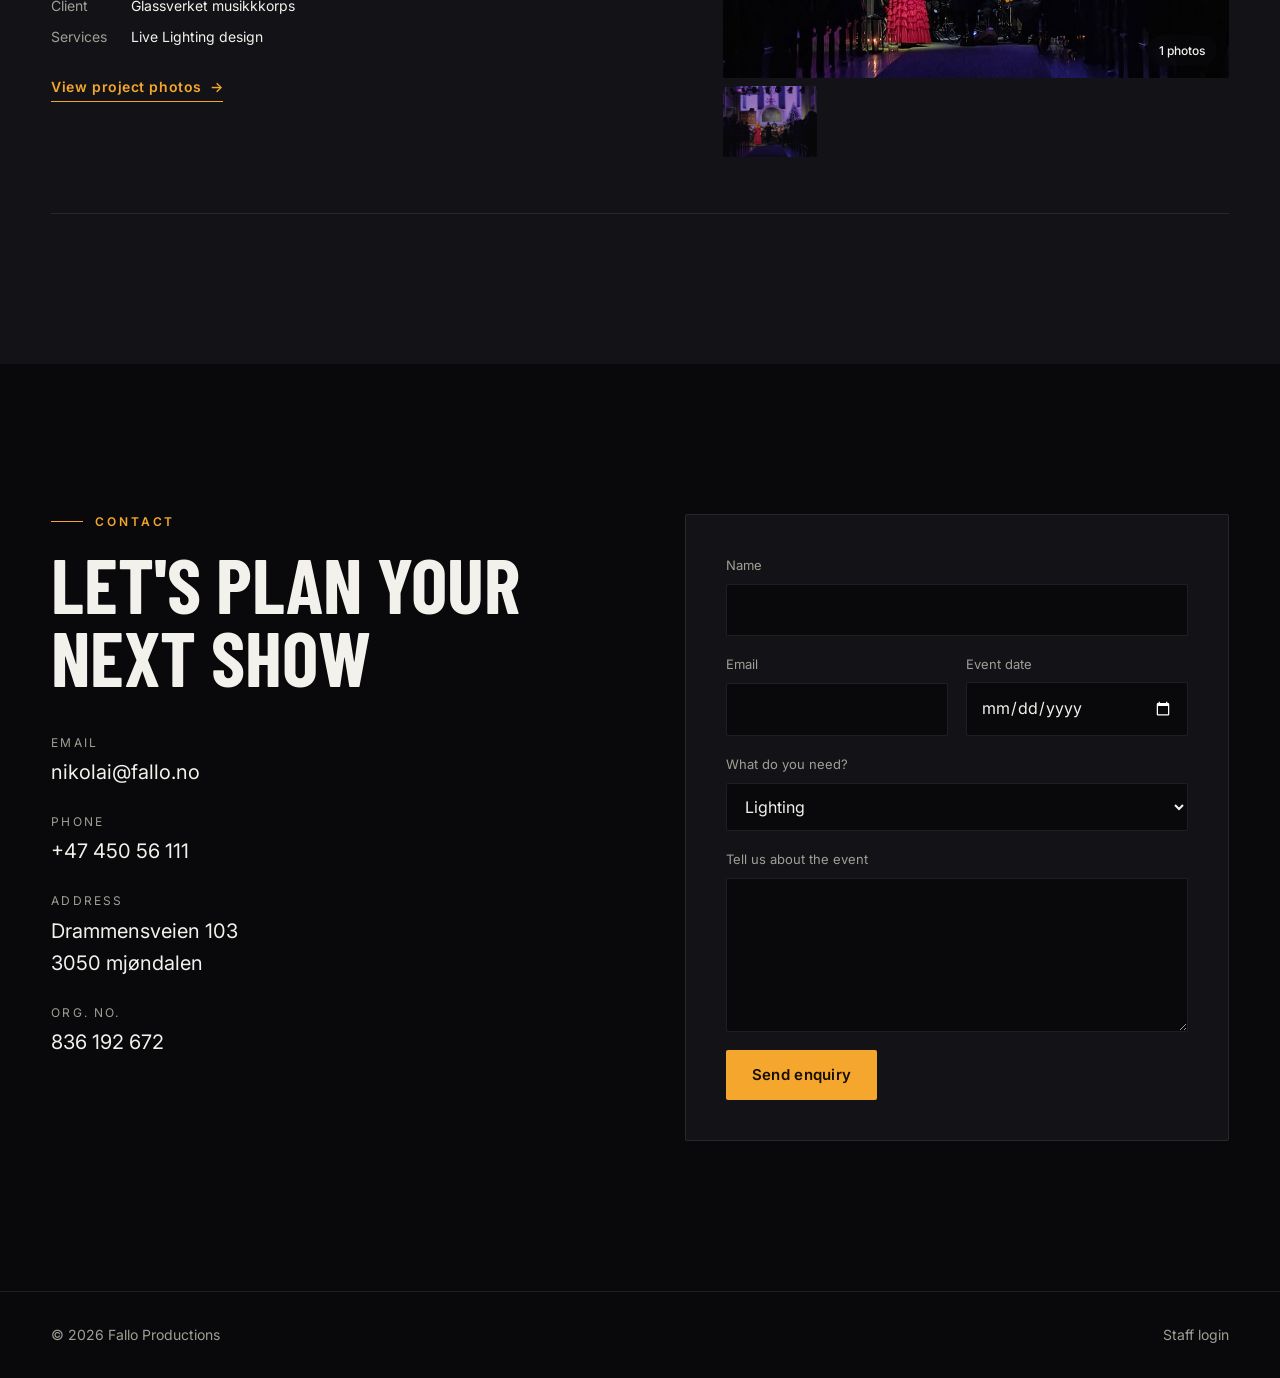
==== commit 74be98c0: "Hero image added" ====
--- a/index.html
+++ b/index.html
@@ -46,8 +46,8 @@
     </ul>
     <div class="menu__footer">
       <a class="btn btn--ghost" href="login.html">Staff login</a>
-      <span>post@example.com</span>
-      <span>+47 000 00 000</span>
+      <span>nikolai@fallo.no</span>
+      <span>+47 450 56 111</span>
     </div>
   </nav>
 
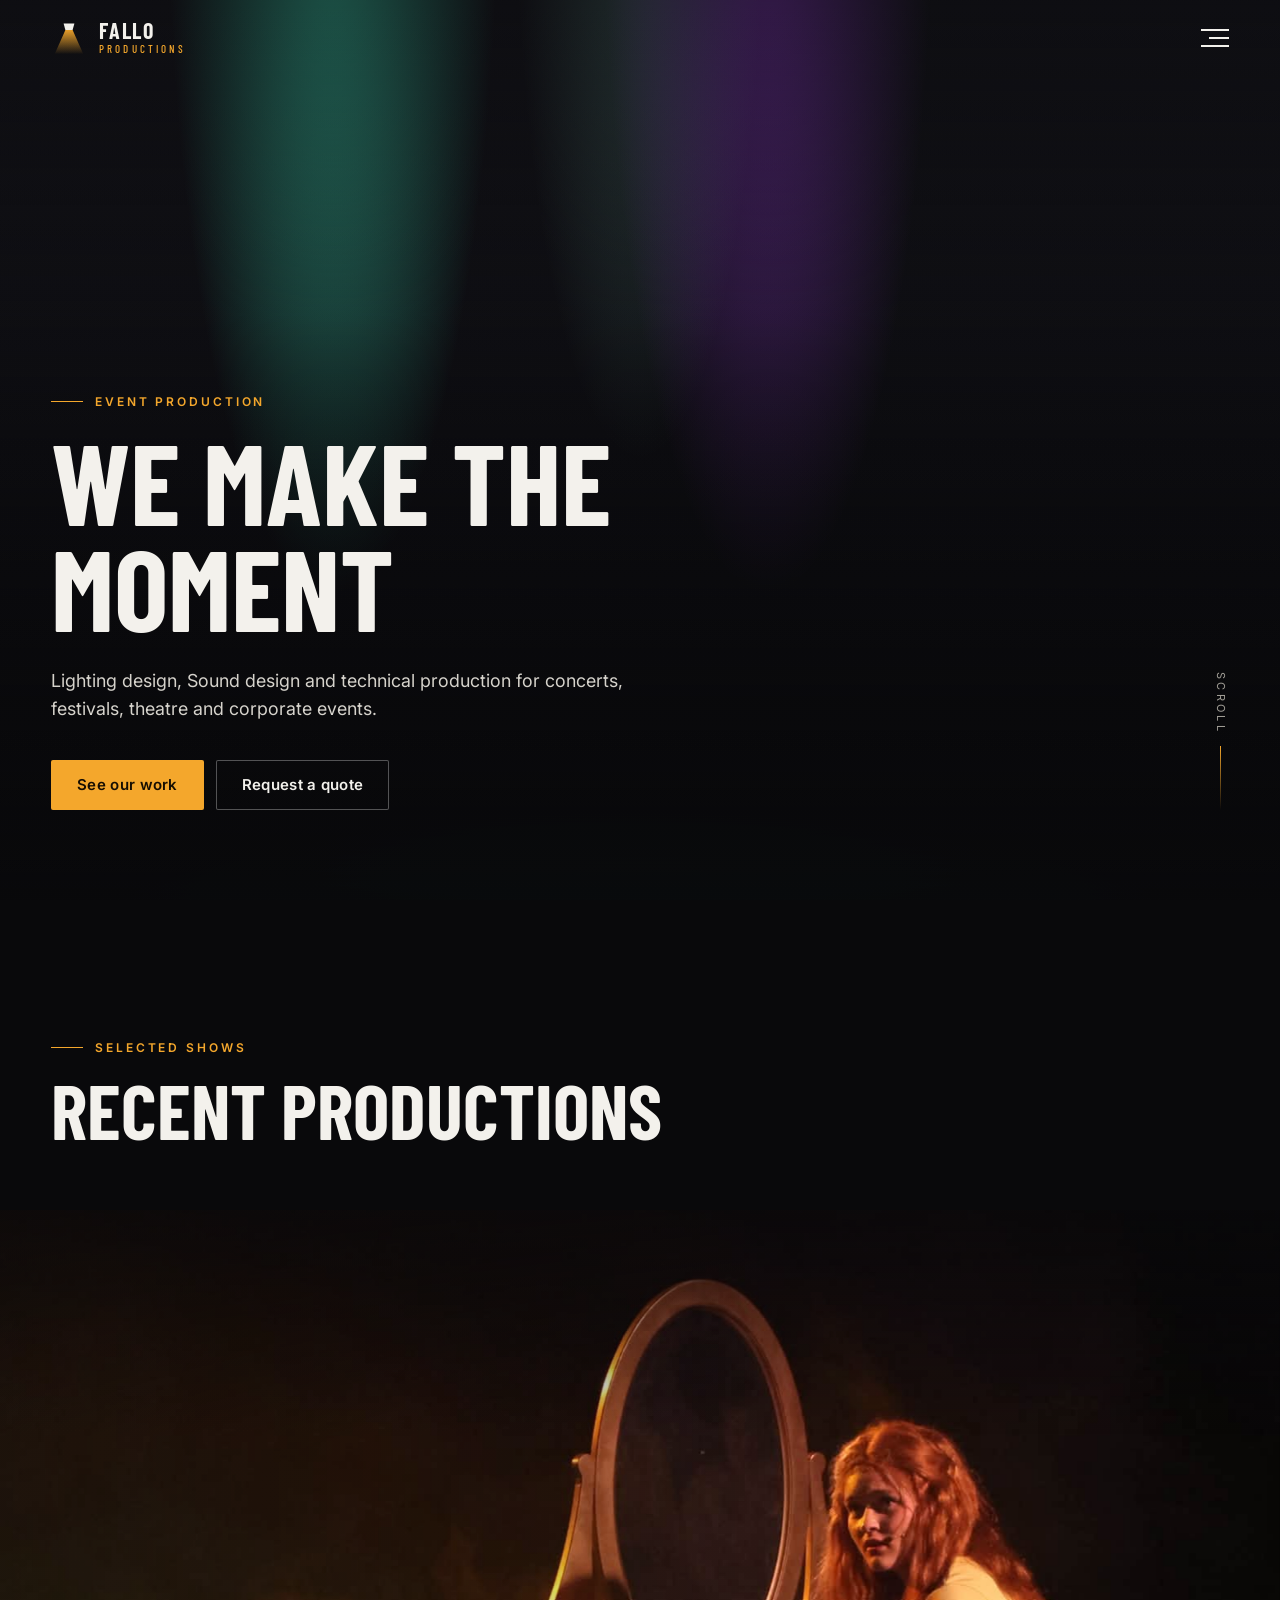
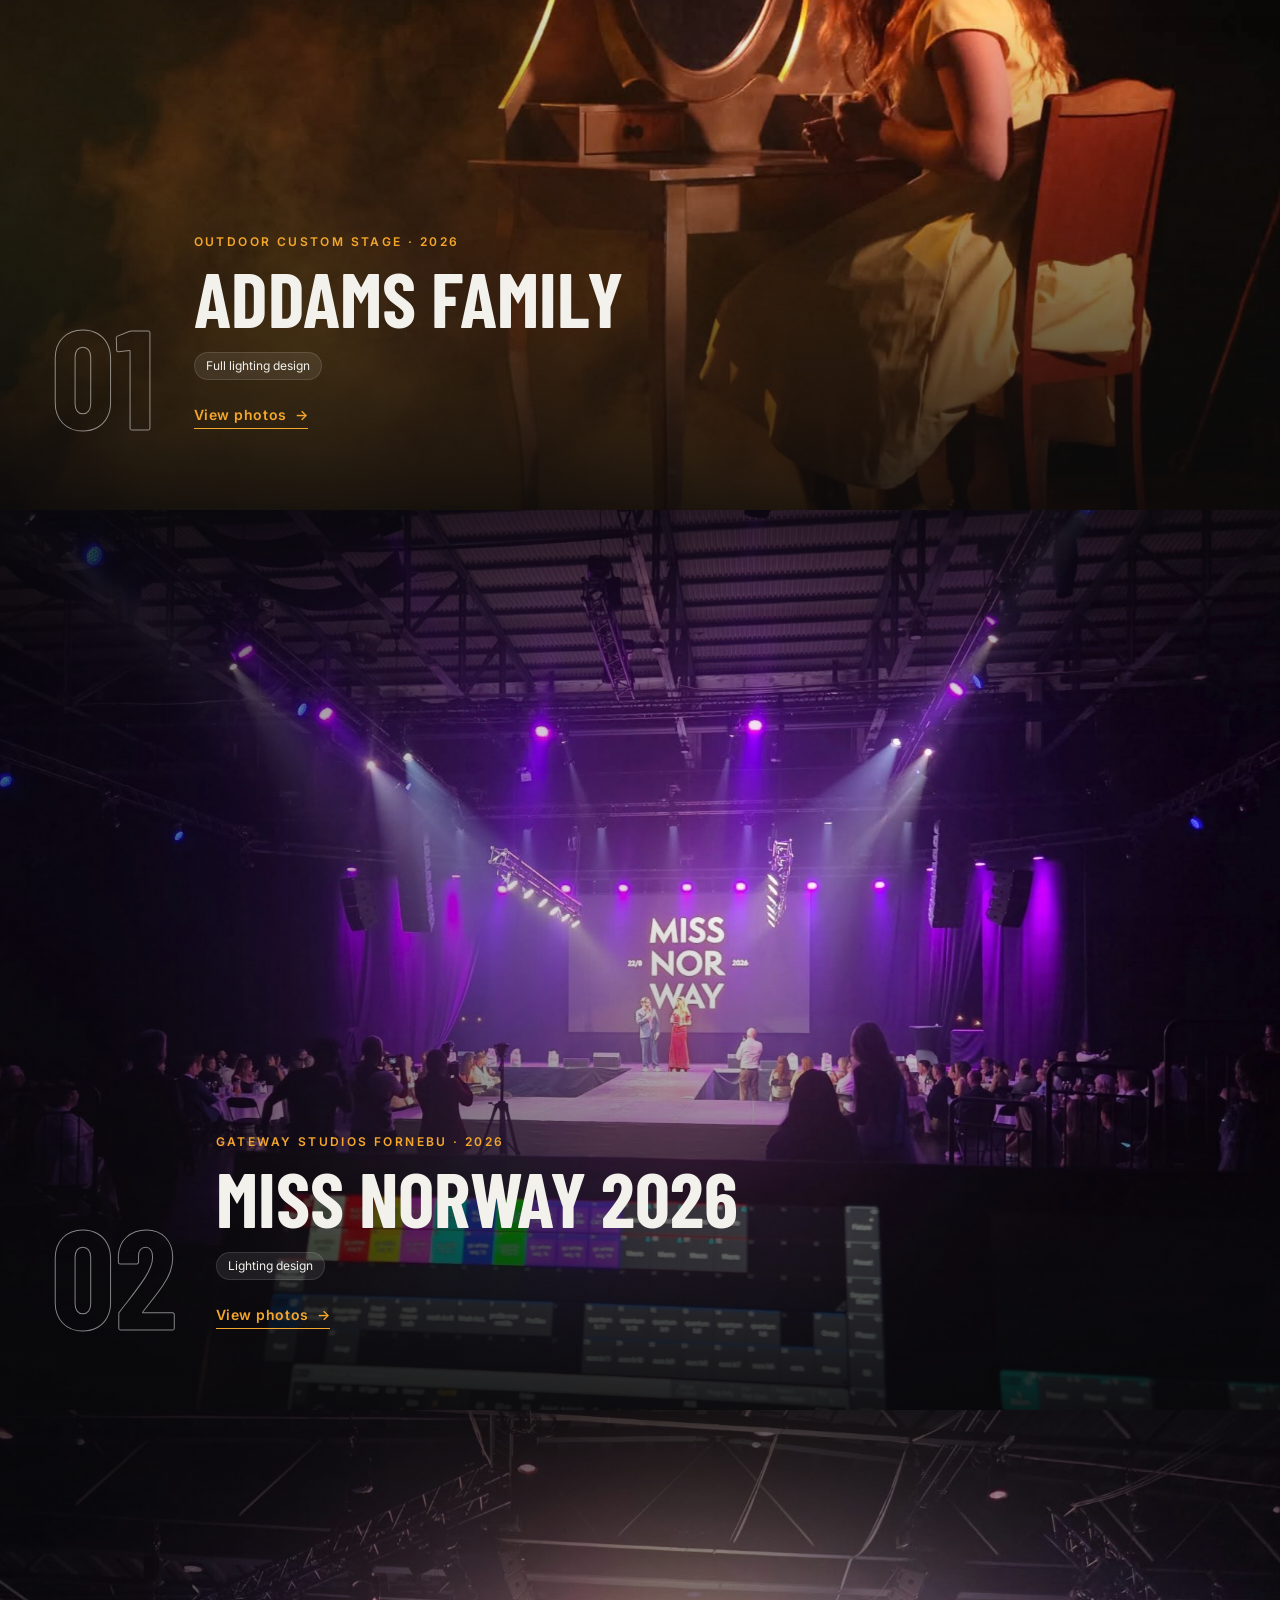
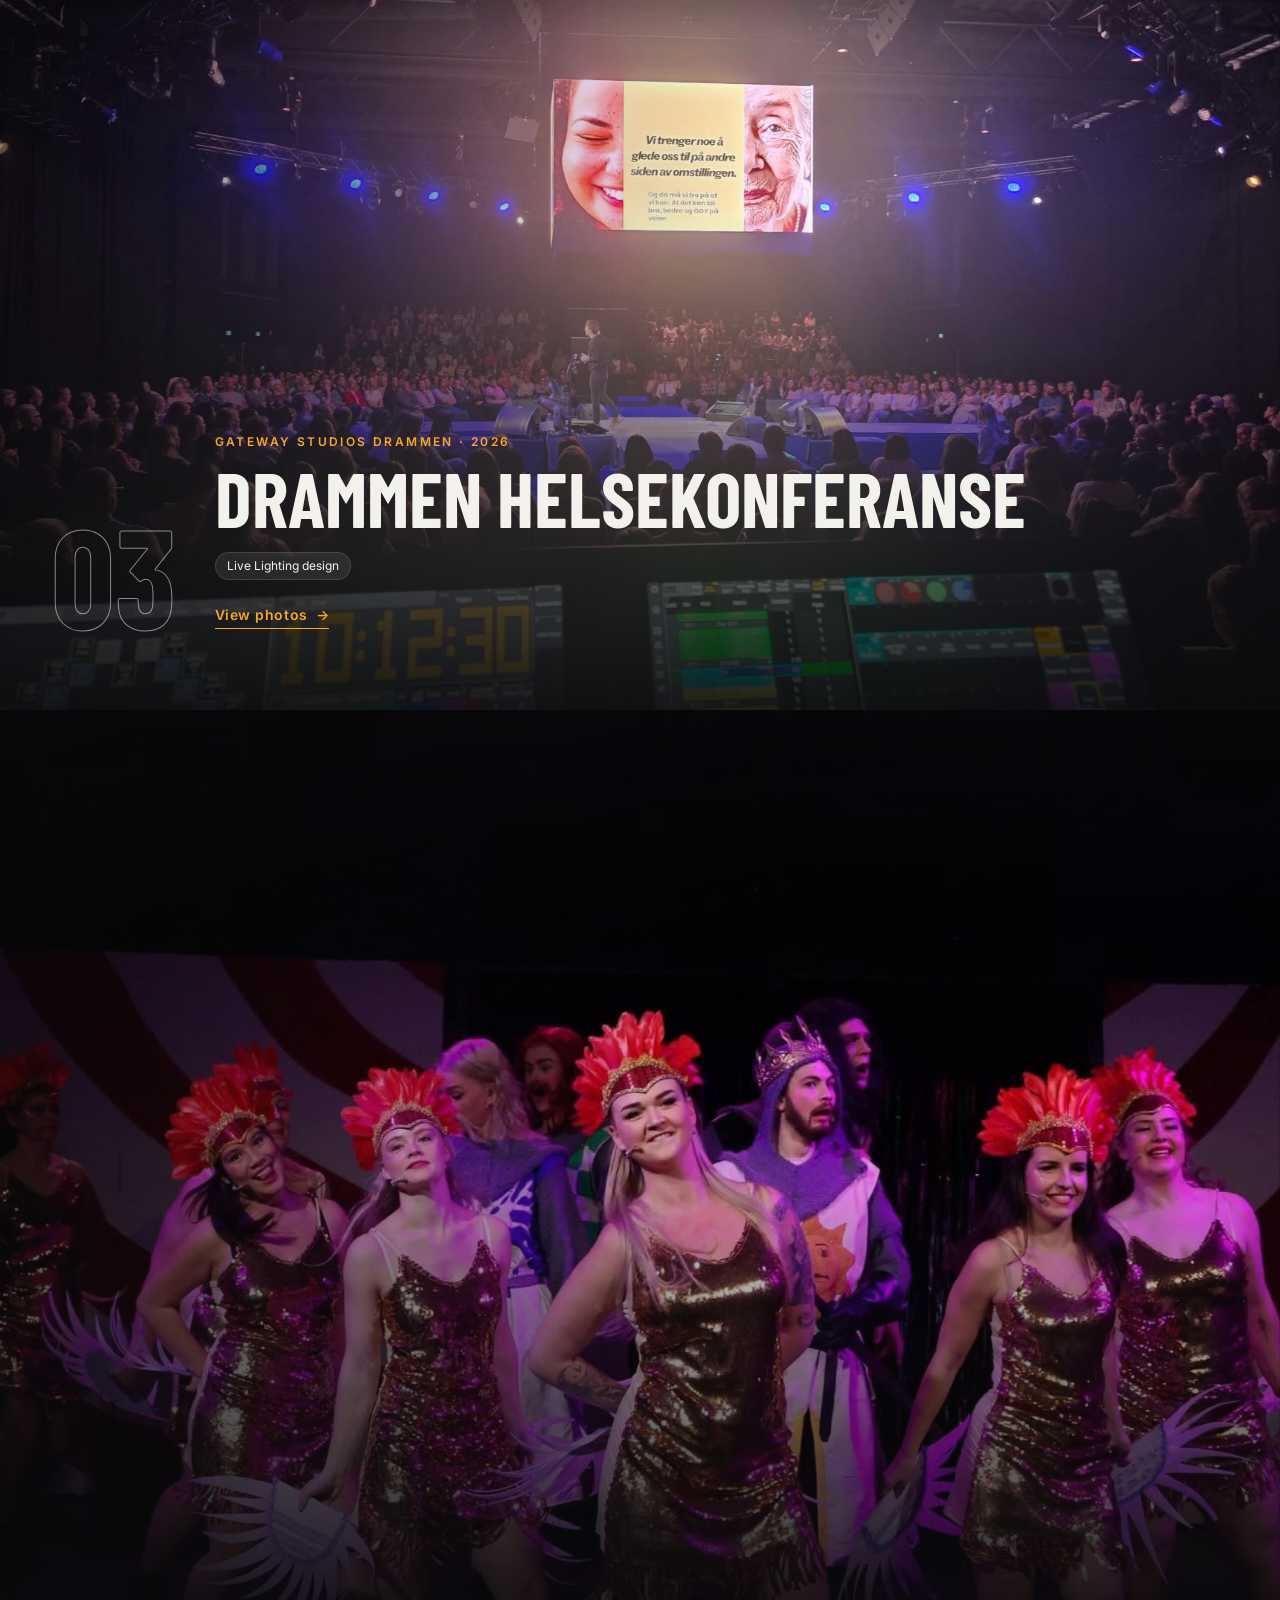
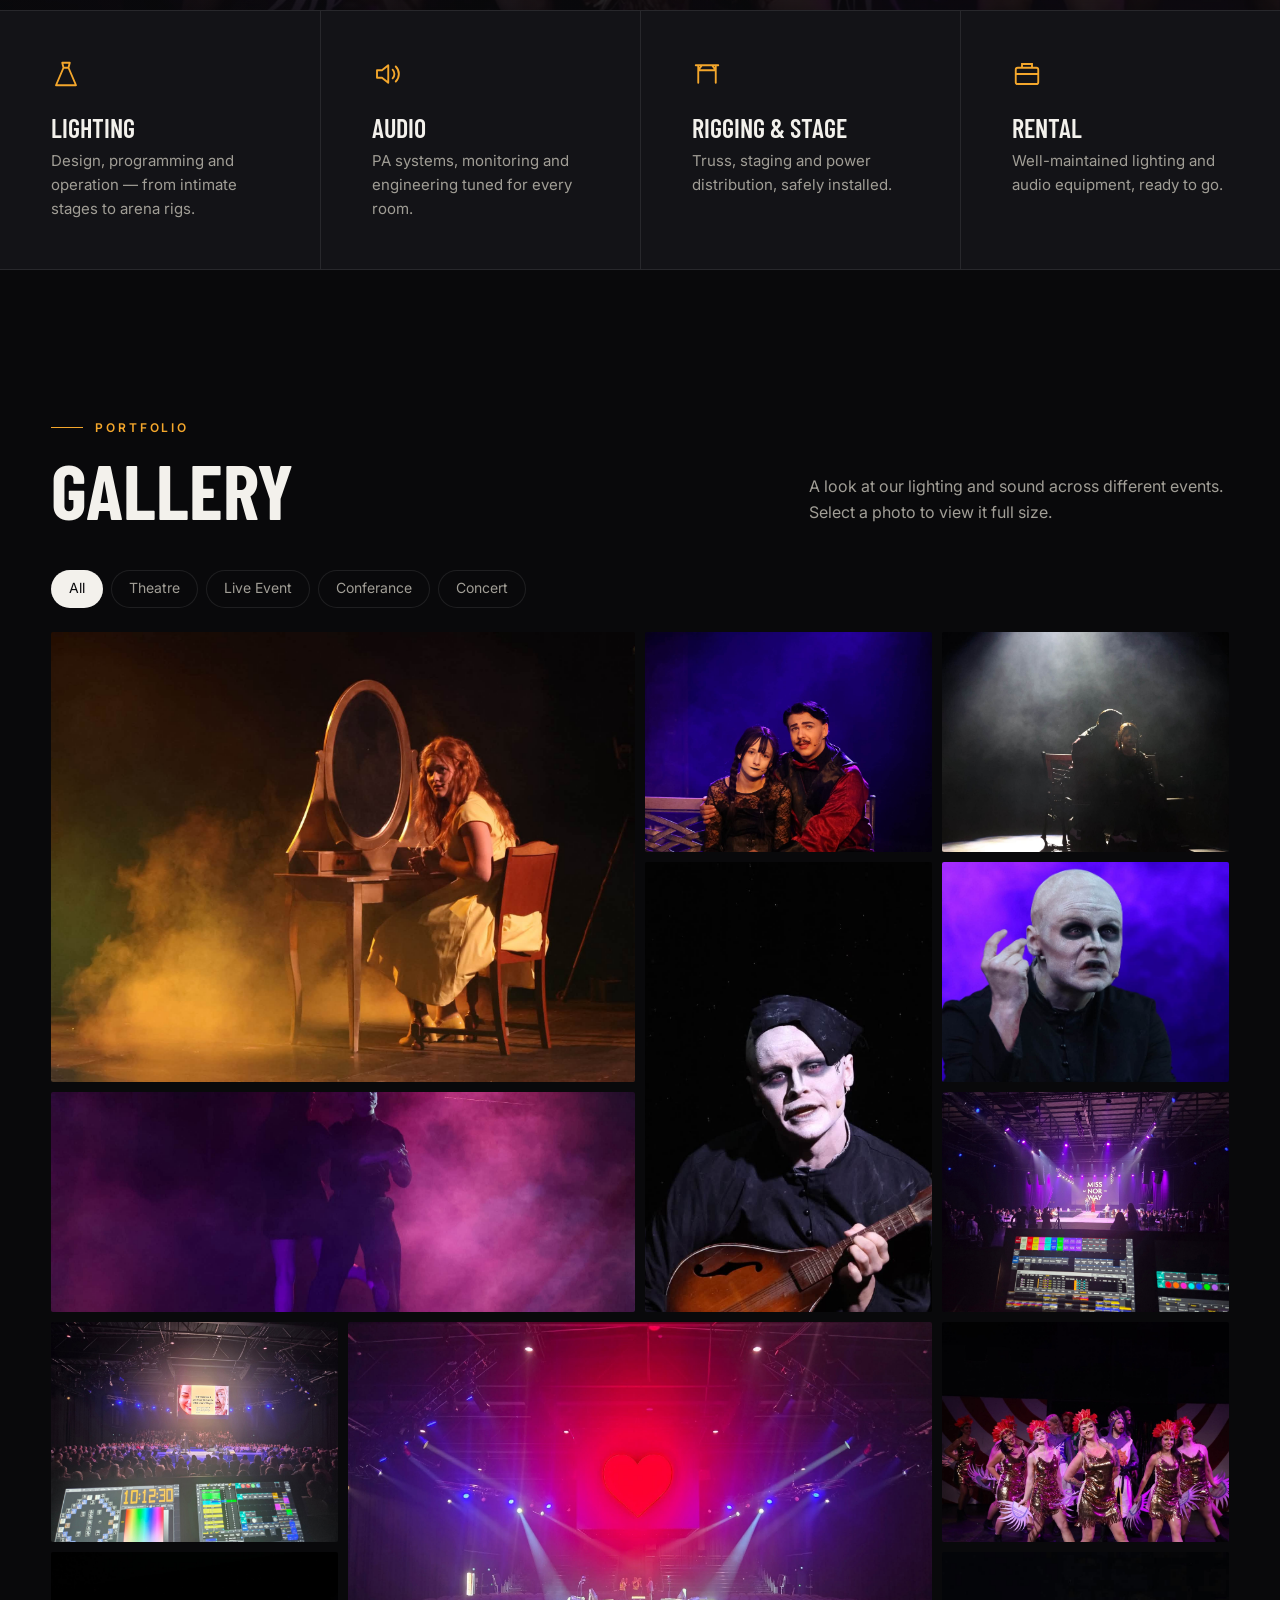
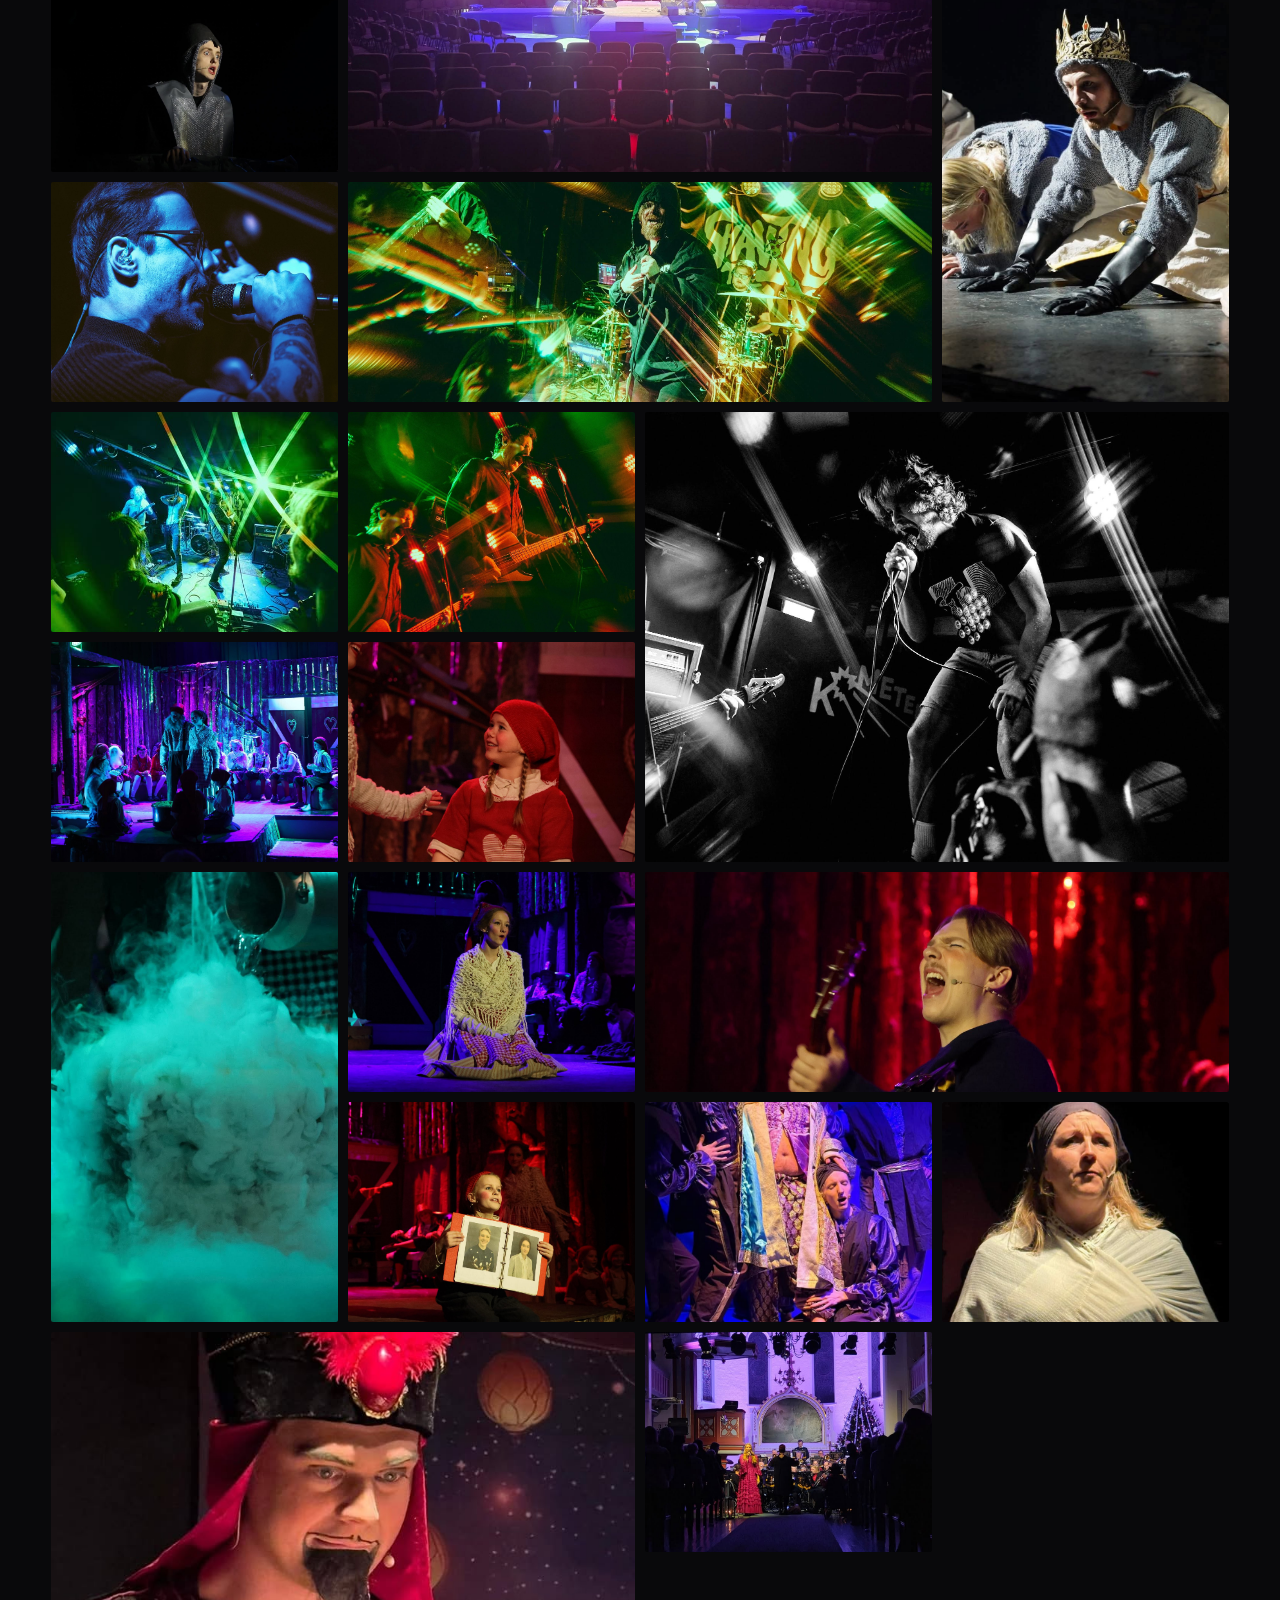
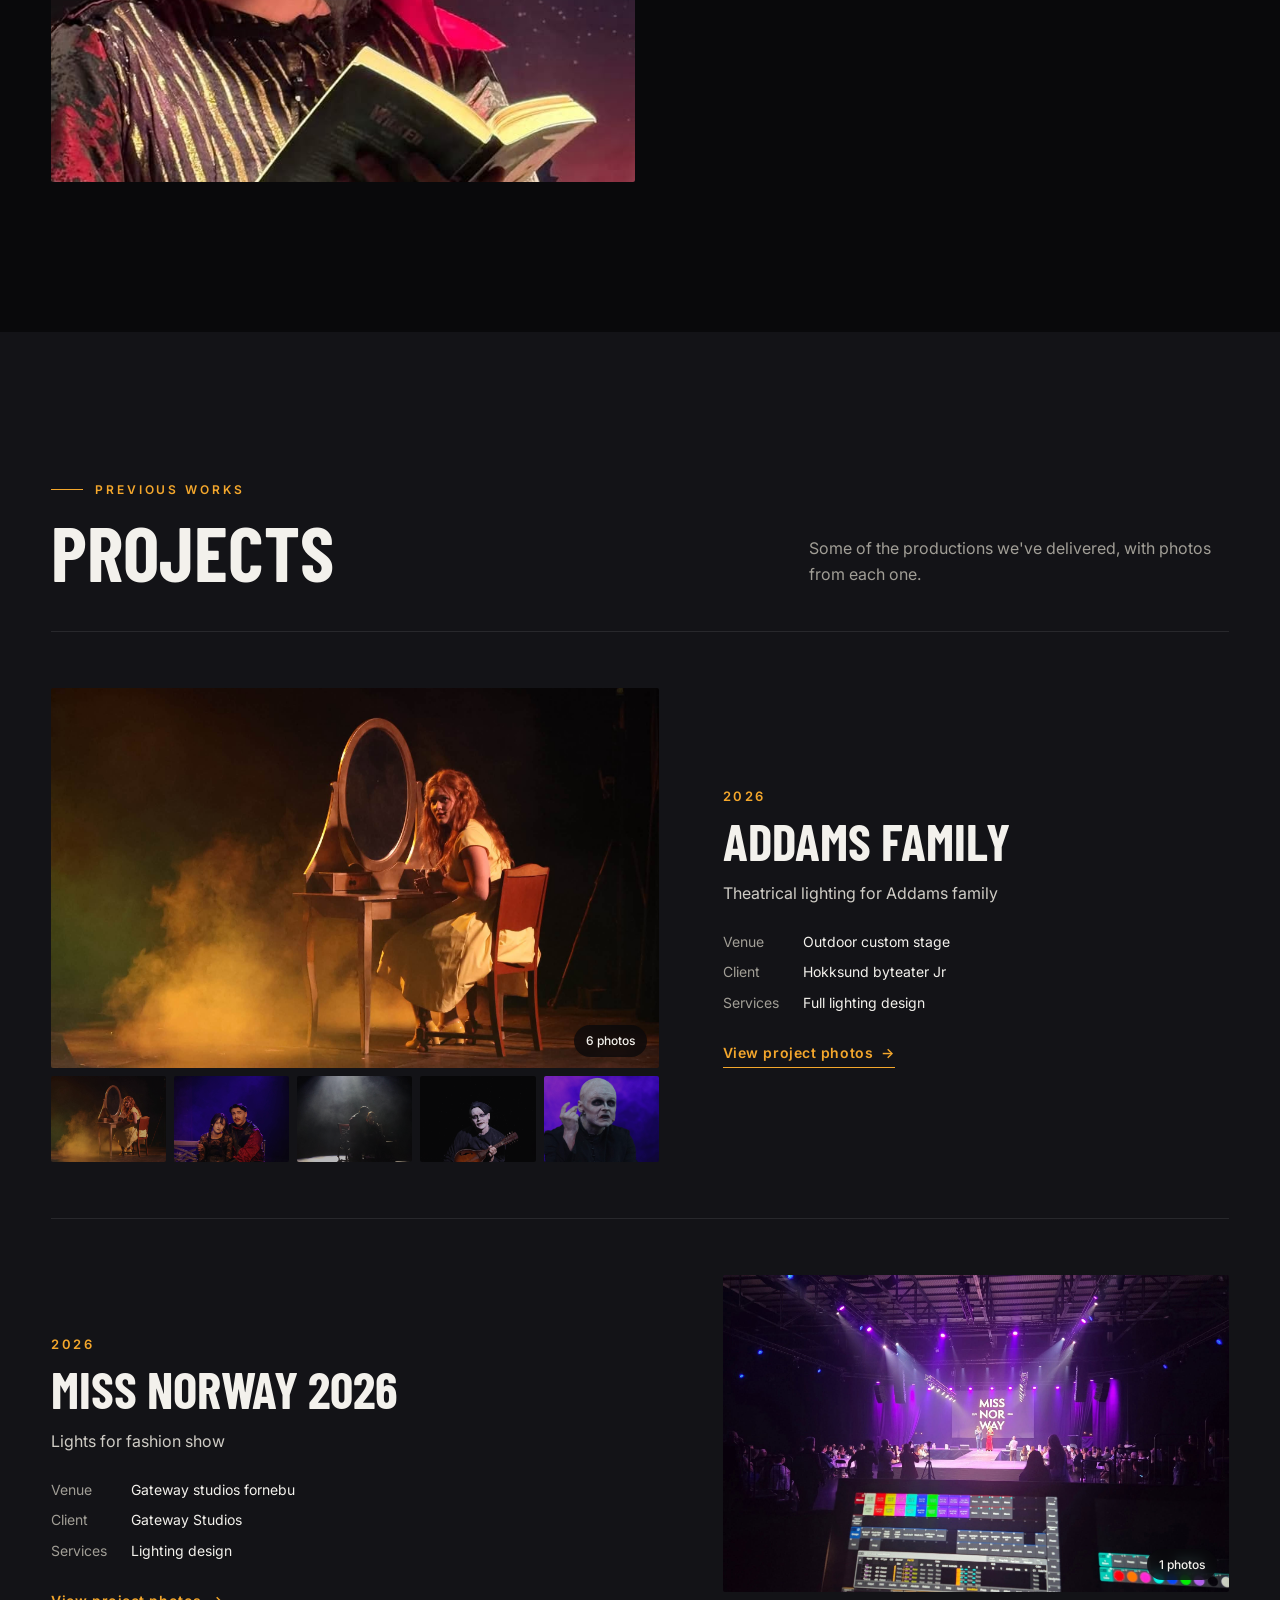
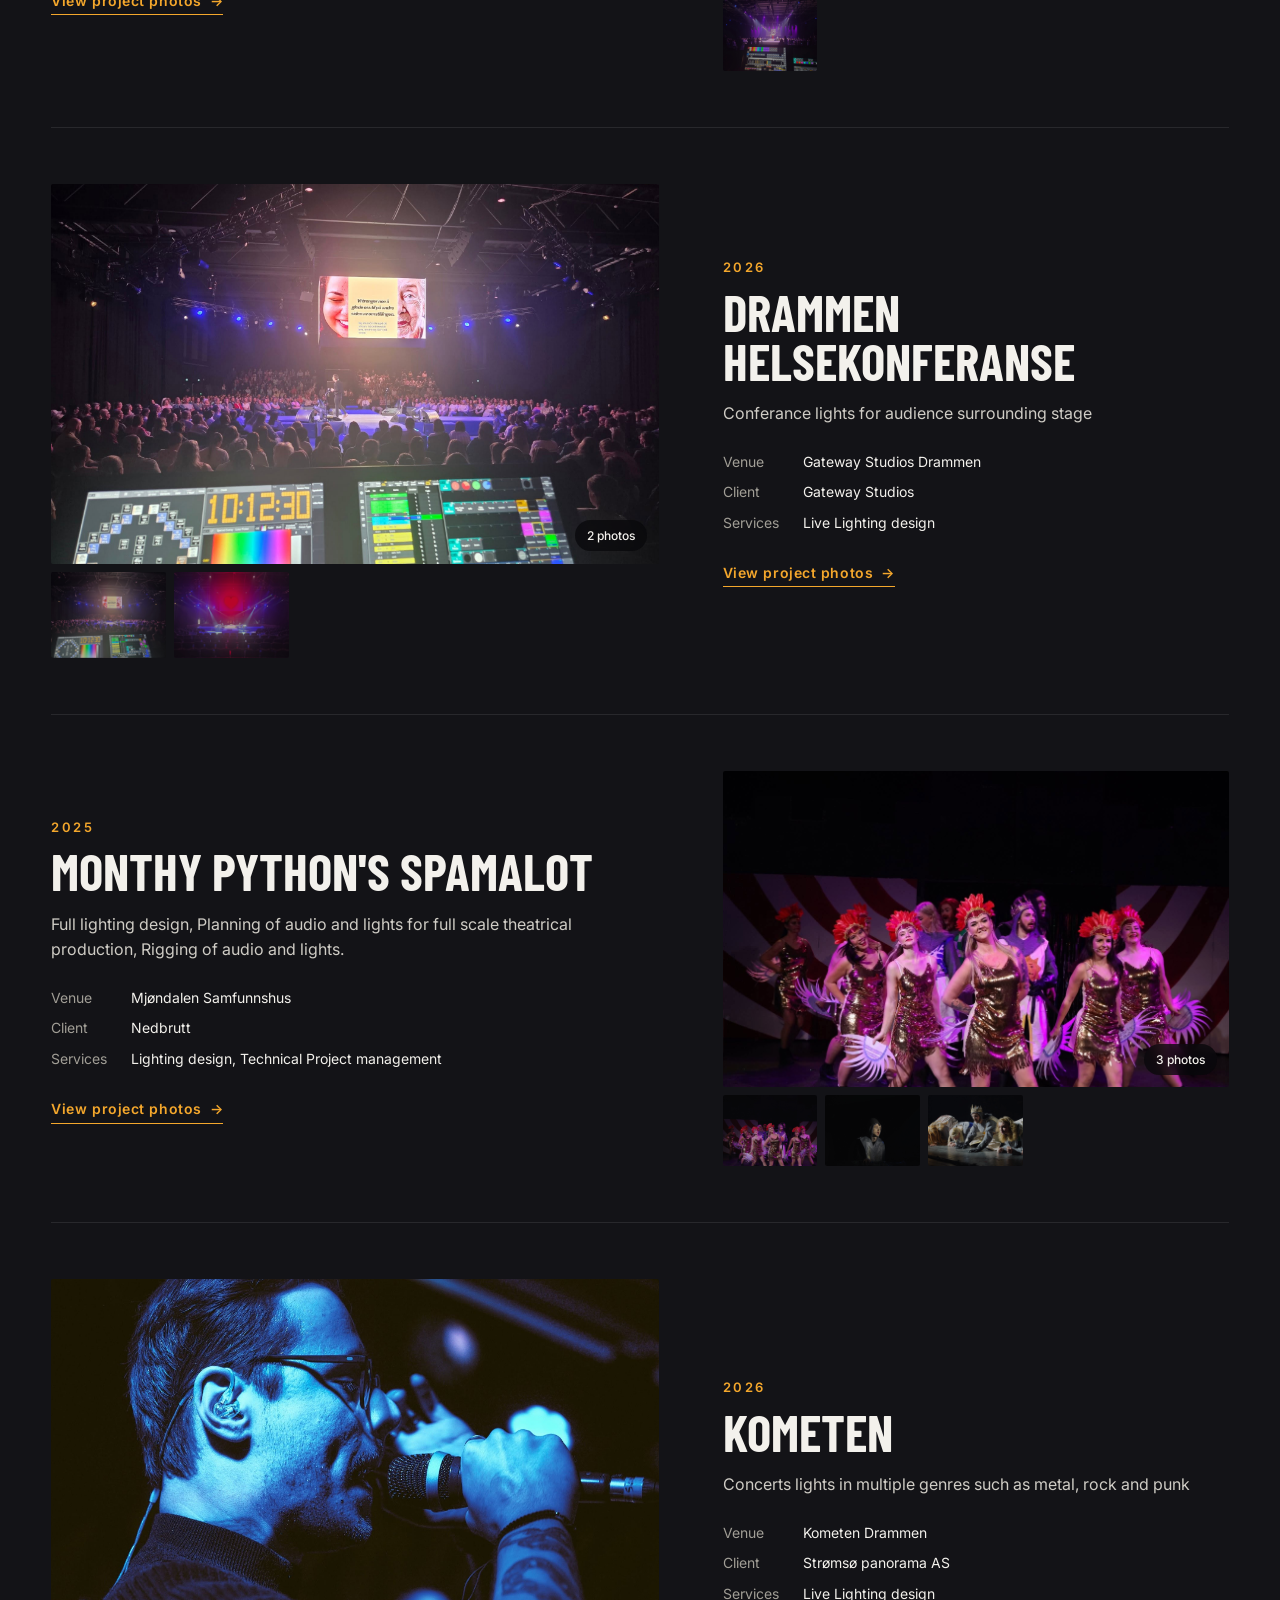
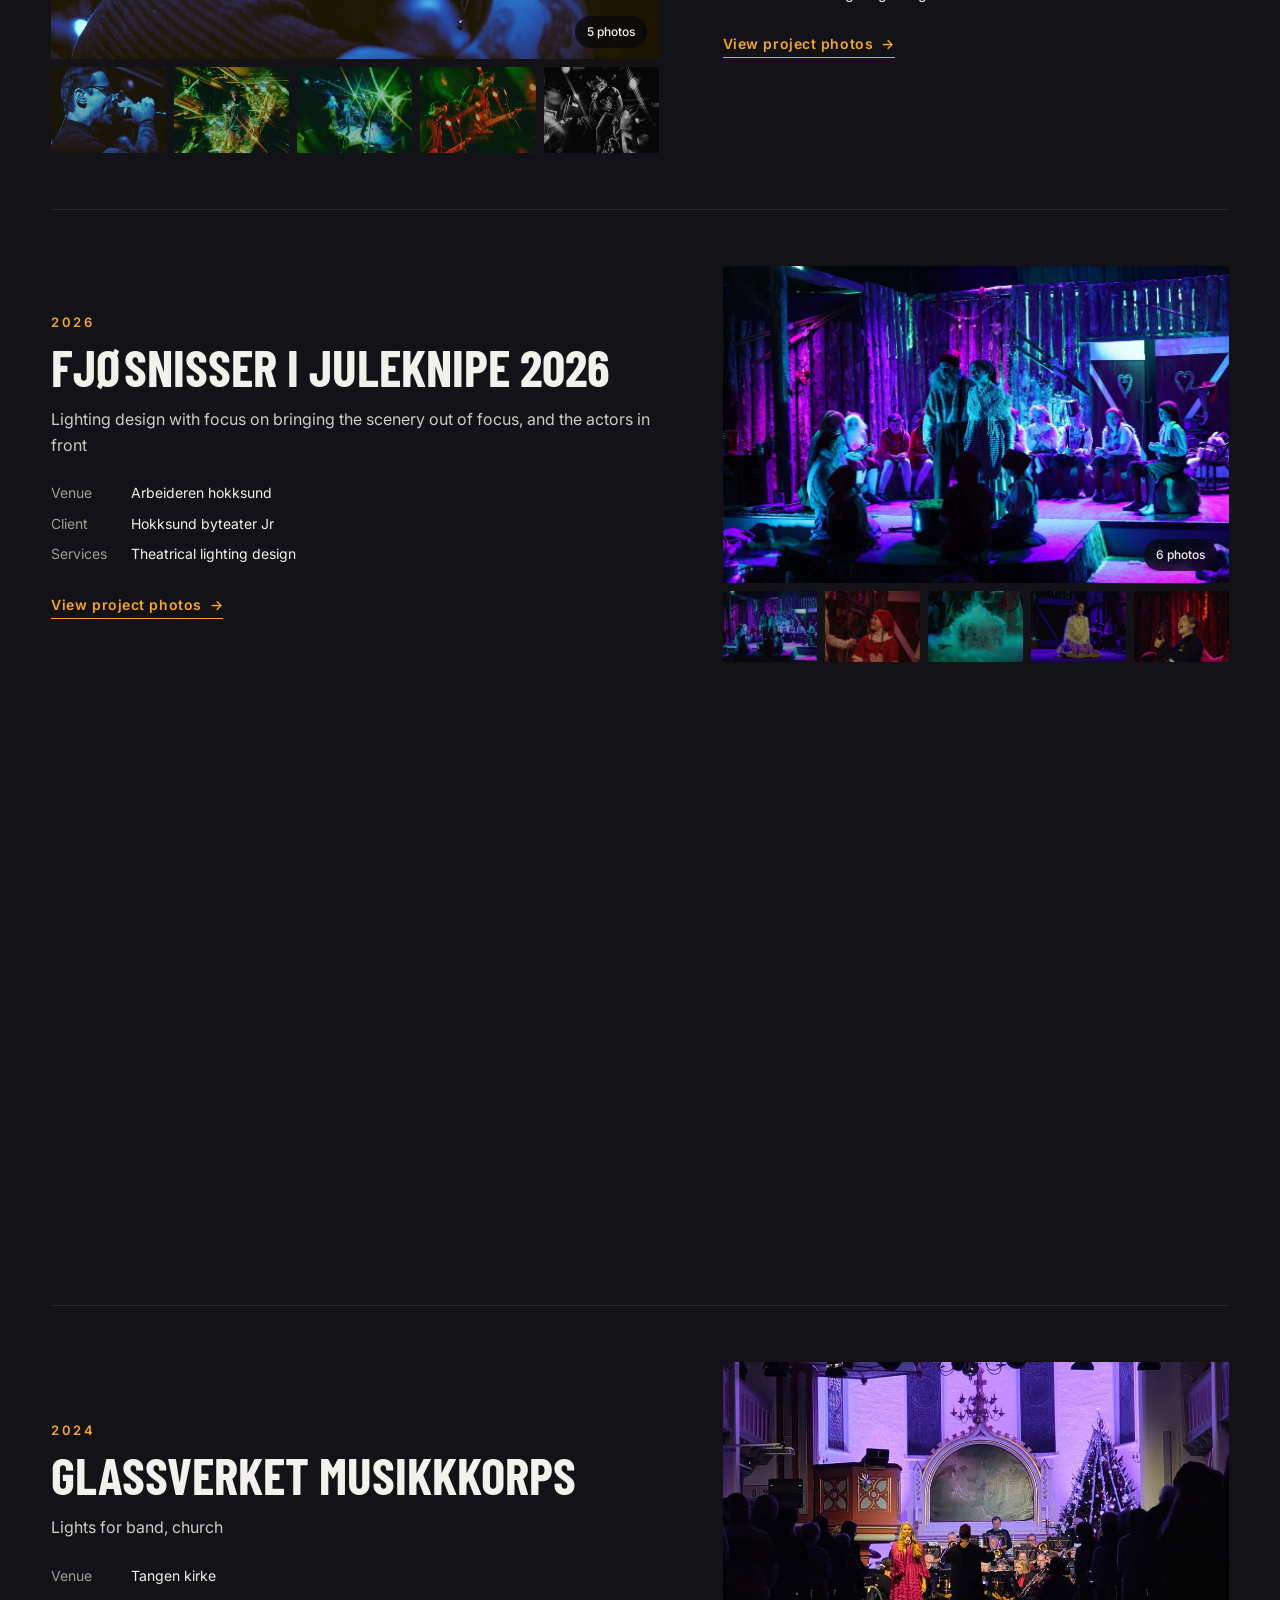
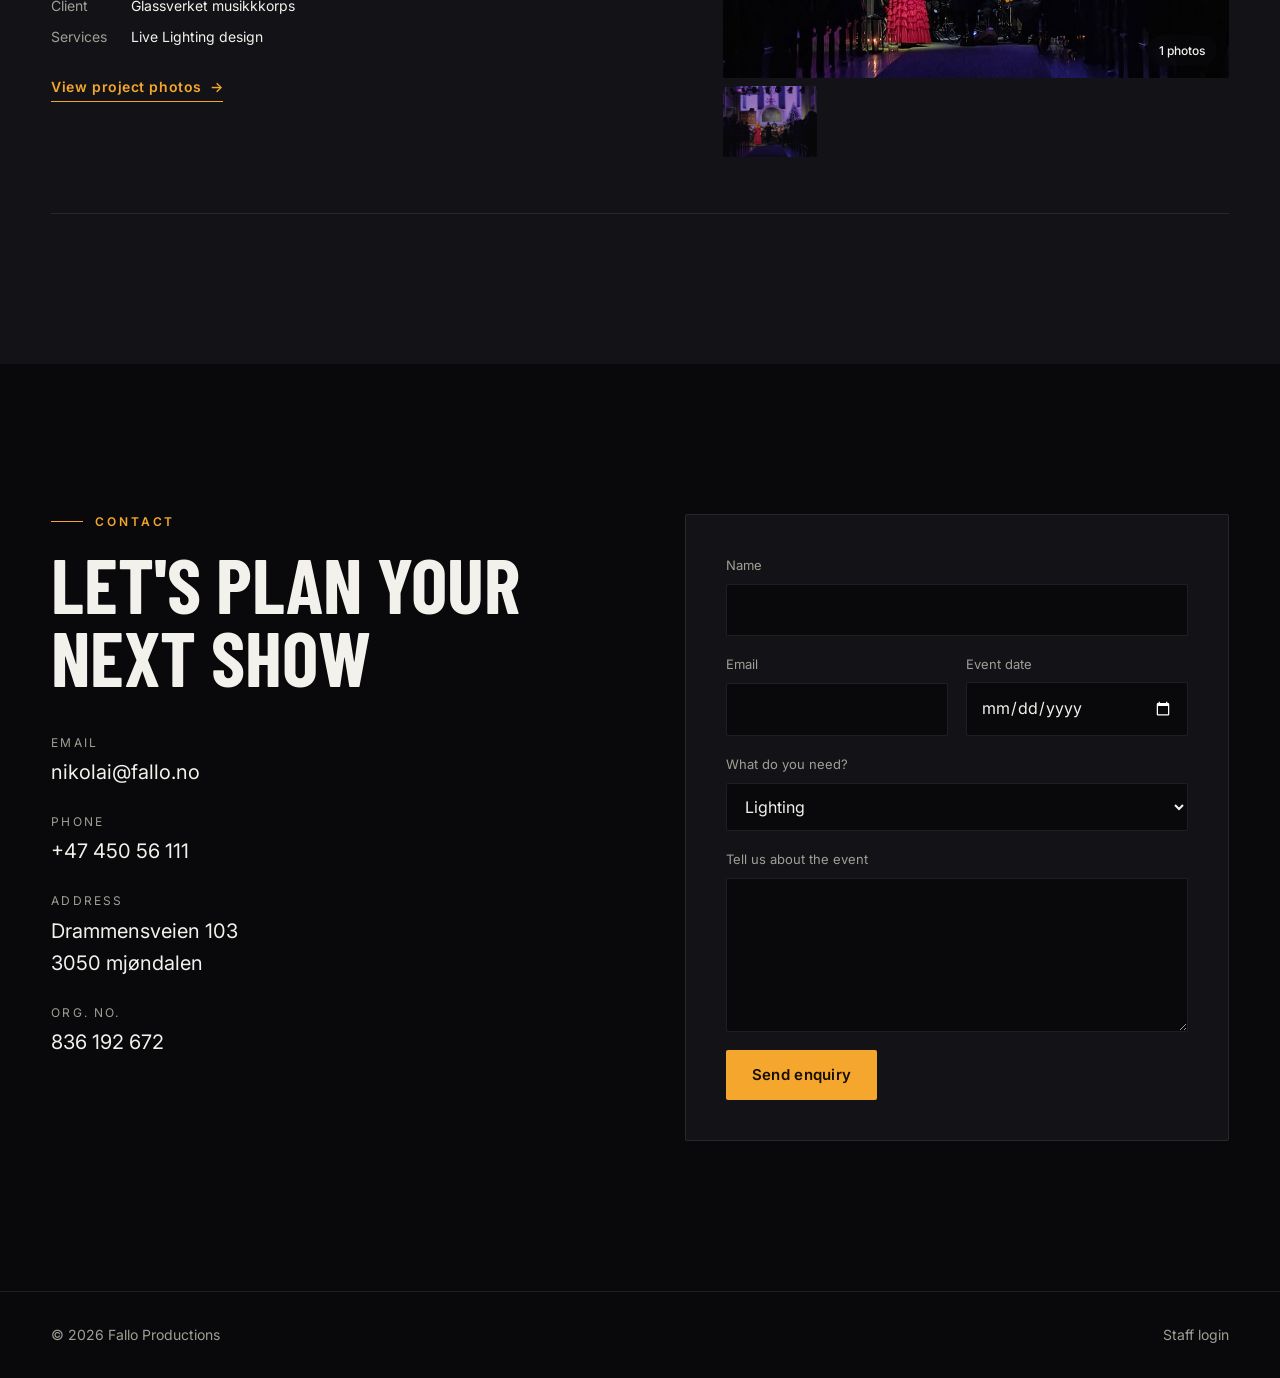
==== commit fb9e10b9: "small changes" ====
--- a/index.html
+++ b/index.html
@@ -57,9 +57,9 @@
       <!-- Hero photo: put your image at images/hero.jpg -->
       <div class="hero__media" data-bg="images/hero.jpg" data-parallax></div>
       <div class="hero__content">
-        <p class="eyebrow">Light &amp; audio production</p>
-        <h1>We make the moment <em>shine</em> &amp; sound.</h1>
-        <p class="lede">Lighting design, sound reinforcement and technical production for concerts, festivals, theatre and corporate events.</p>
+        <p class="eyebrow">Event production</p>
+        <h1>We make the moment </h1>
+        <p class="lede">Lighting design, Sound design and technical production for concerts, festivals, theatre and corporate events.</p>
         <div class="hero__actions">
           <a class="btn" href="#works">See our work</a>
           <a class="btn btn--ghost" href="#contact">Request a quote</a>
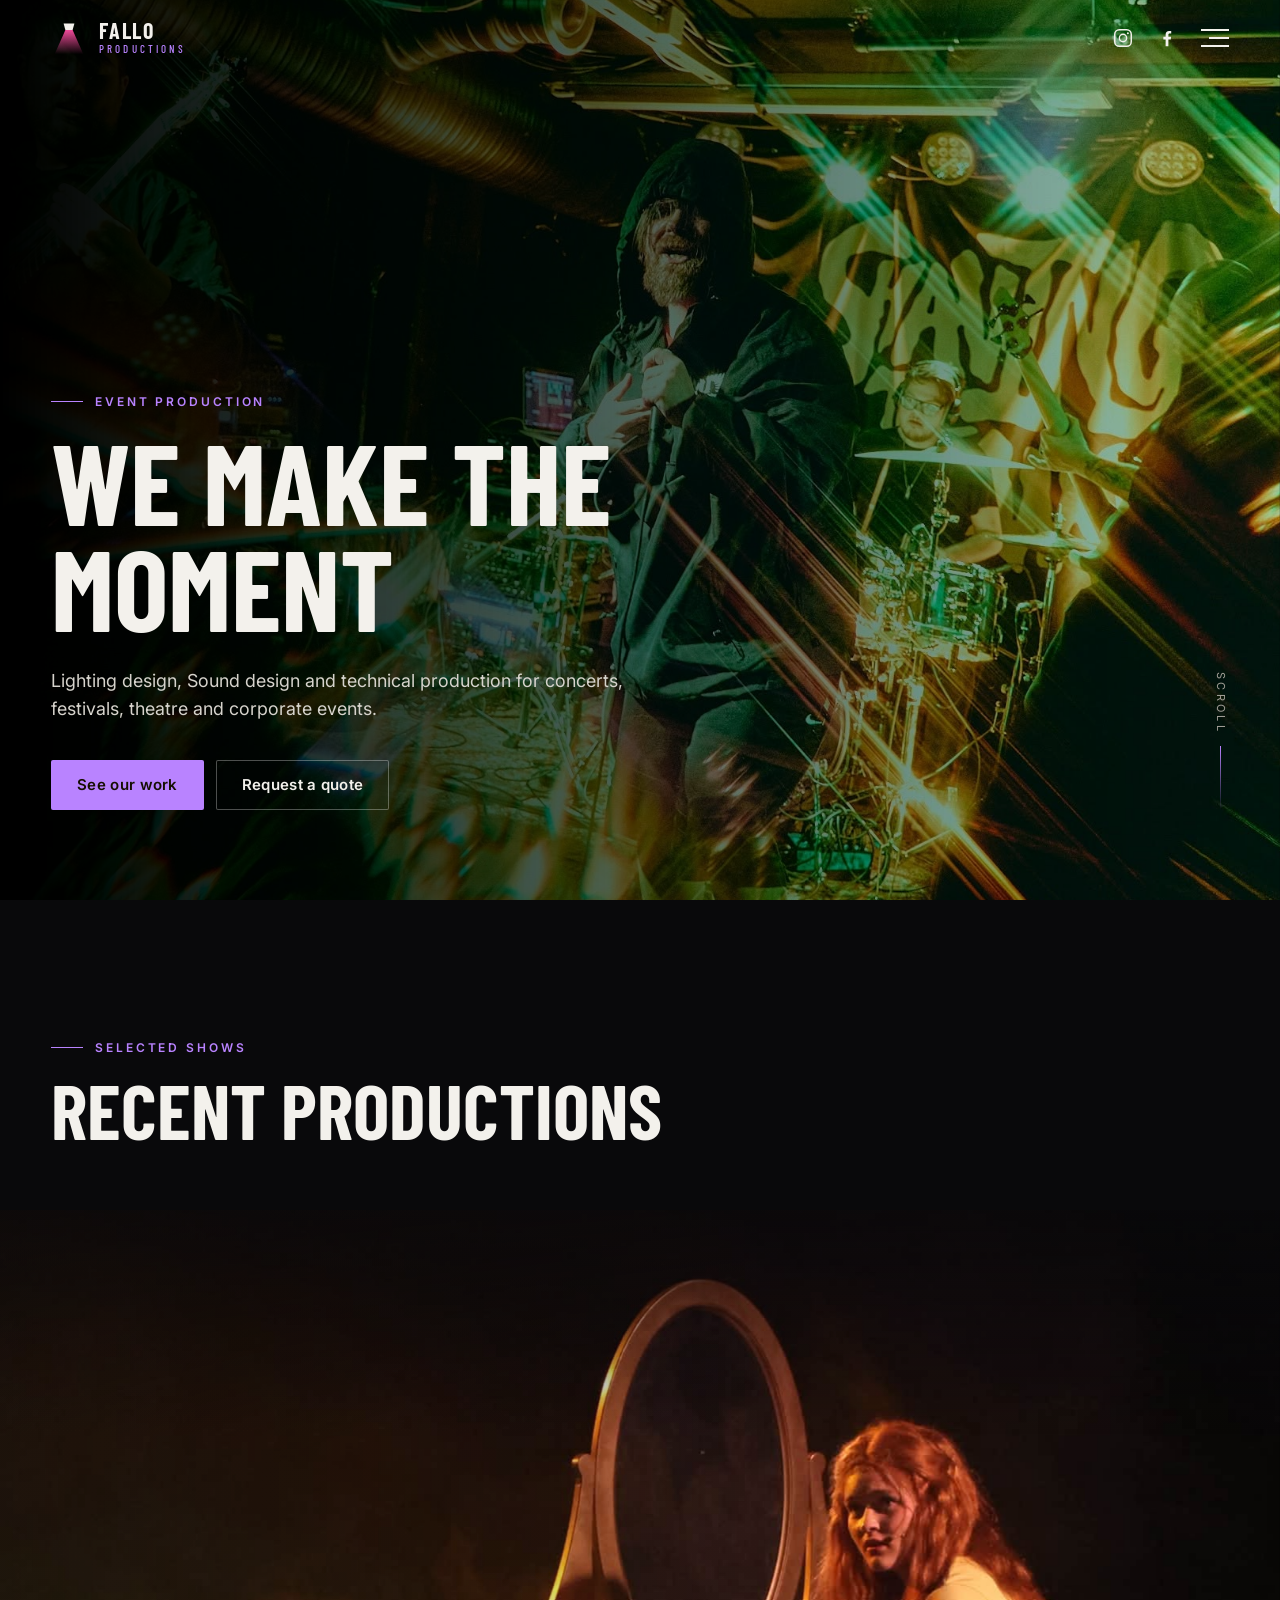
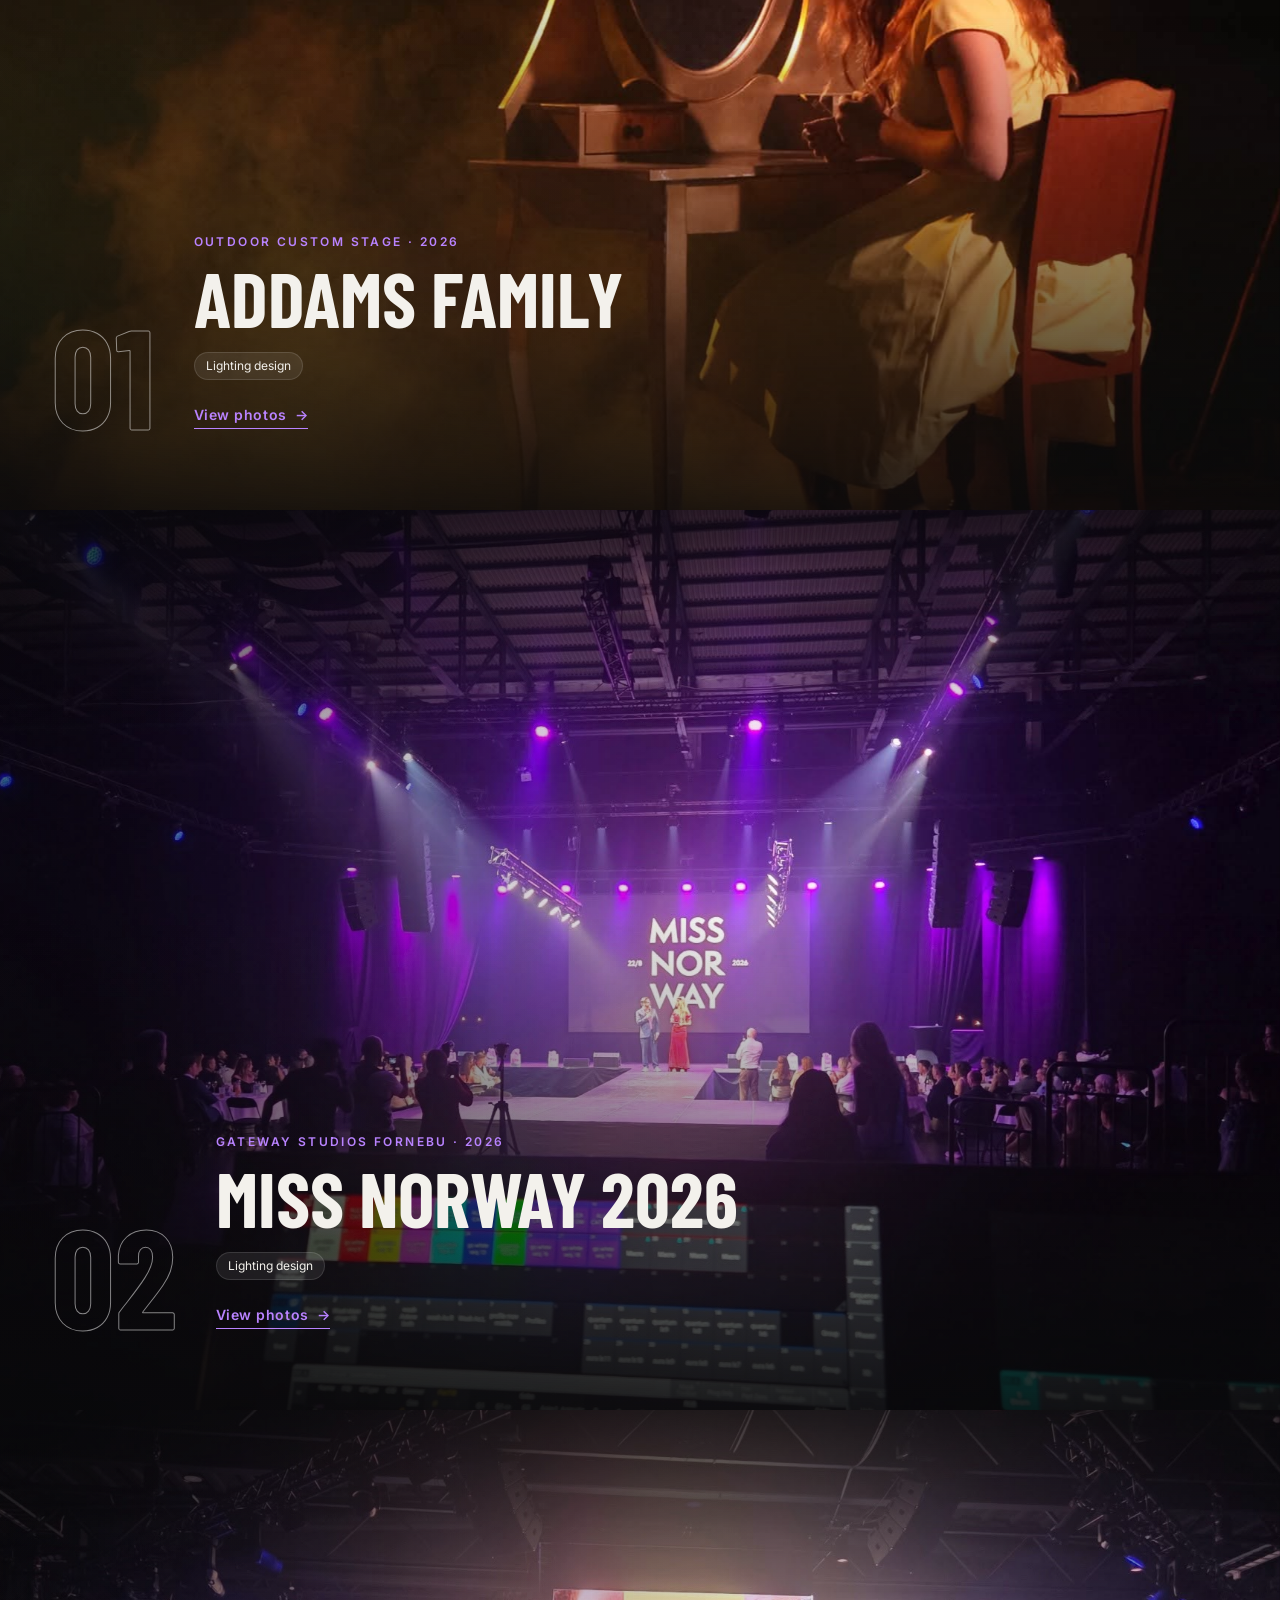
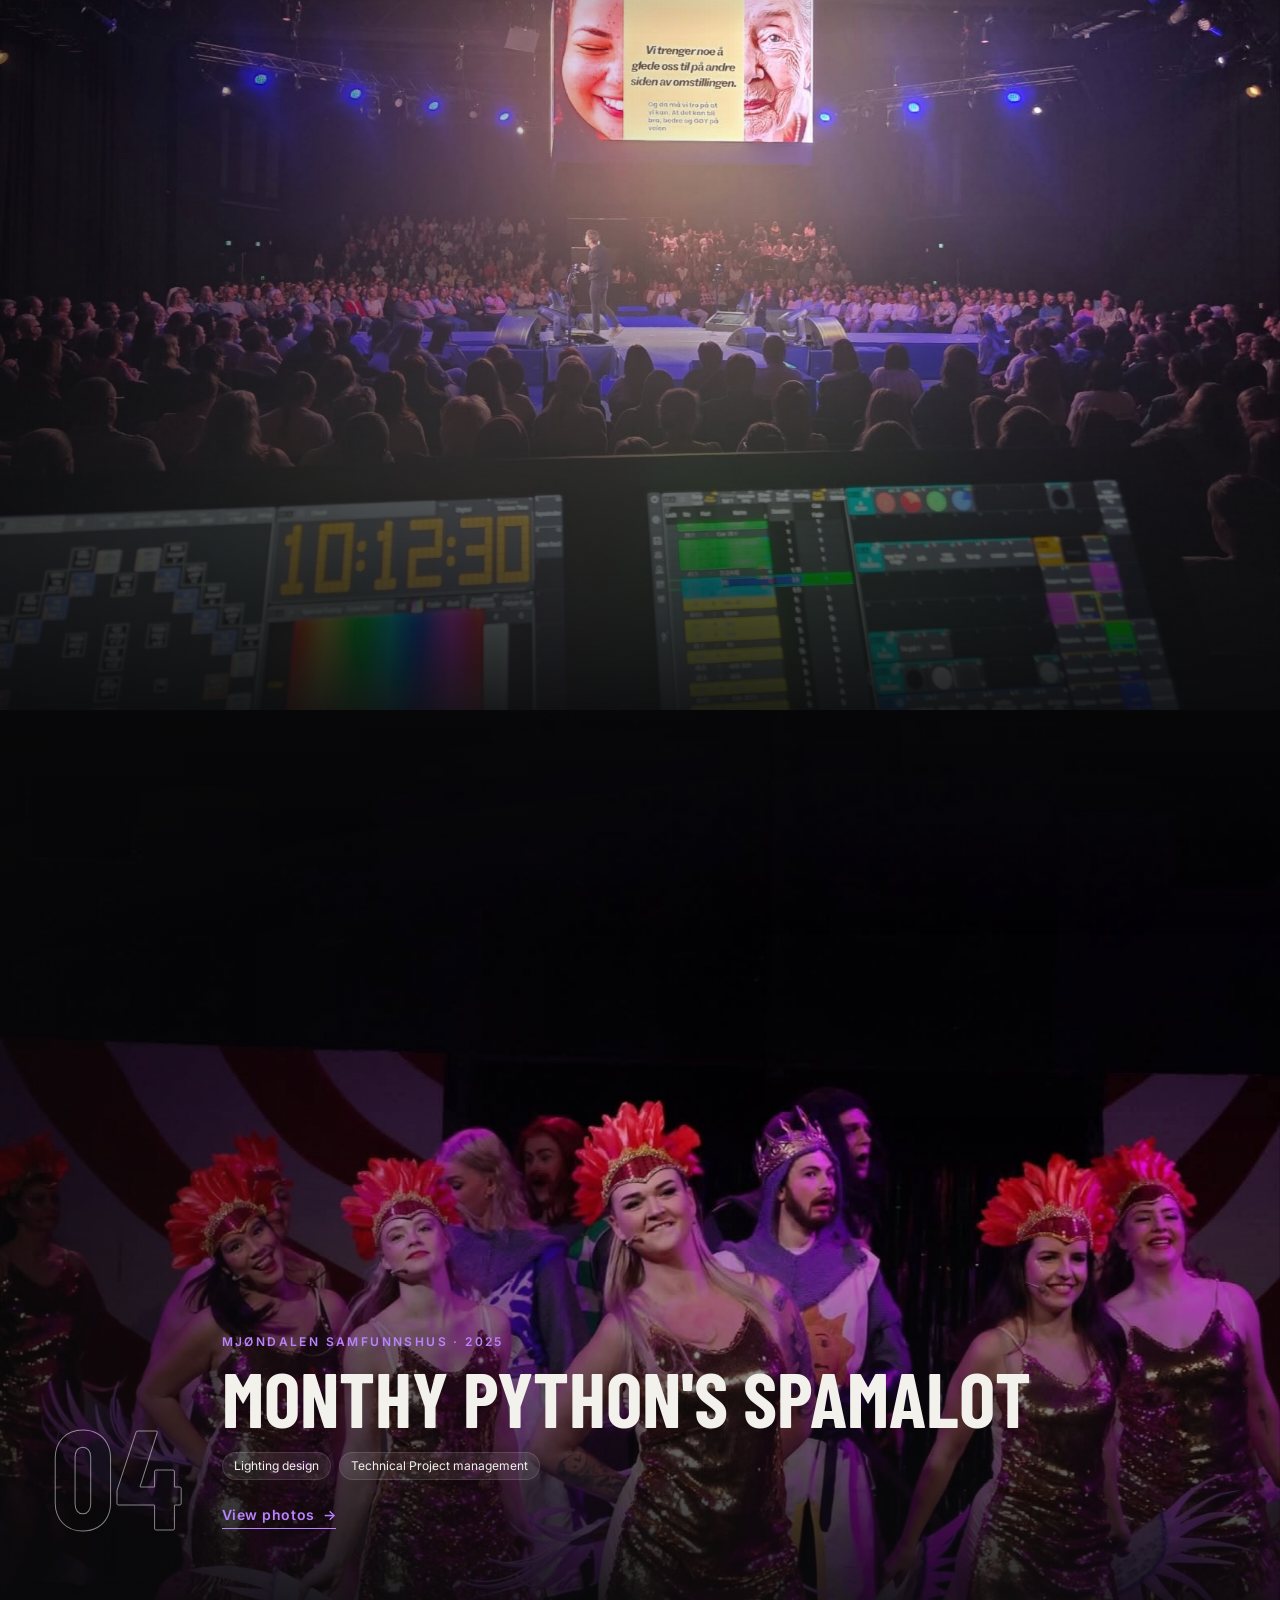
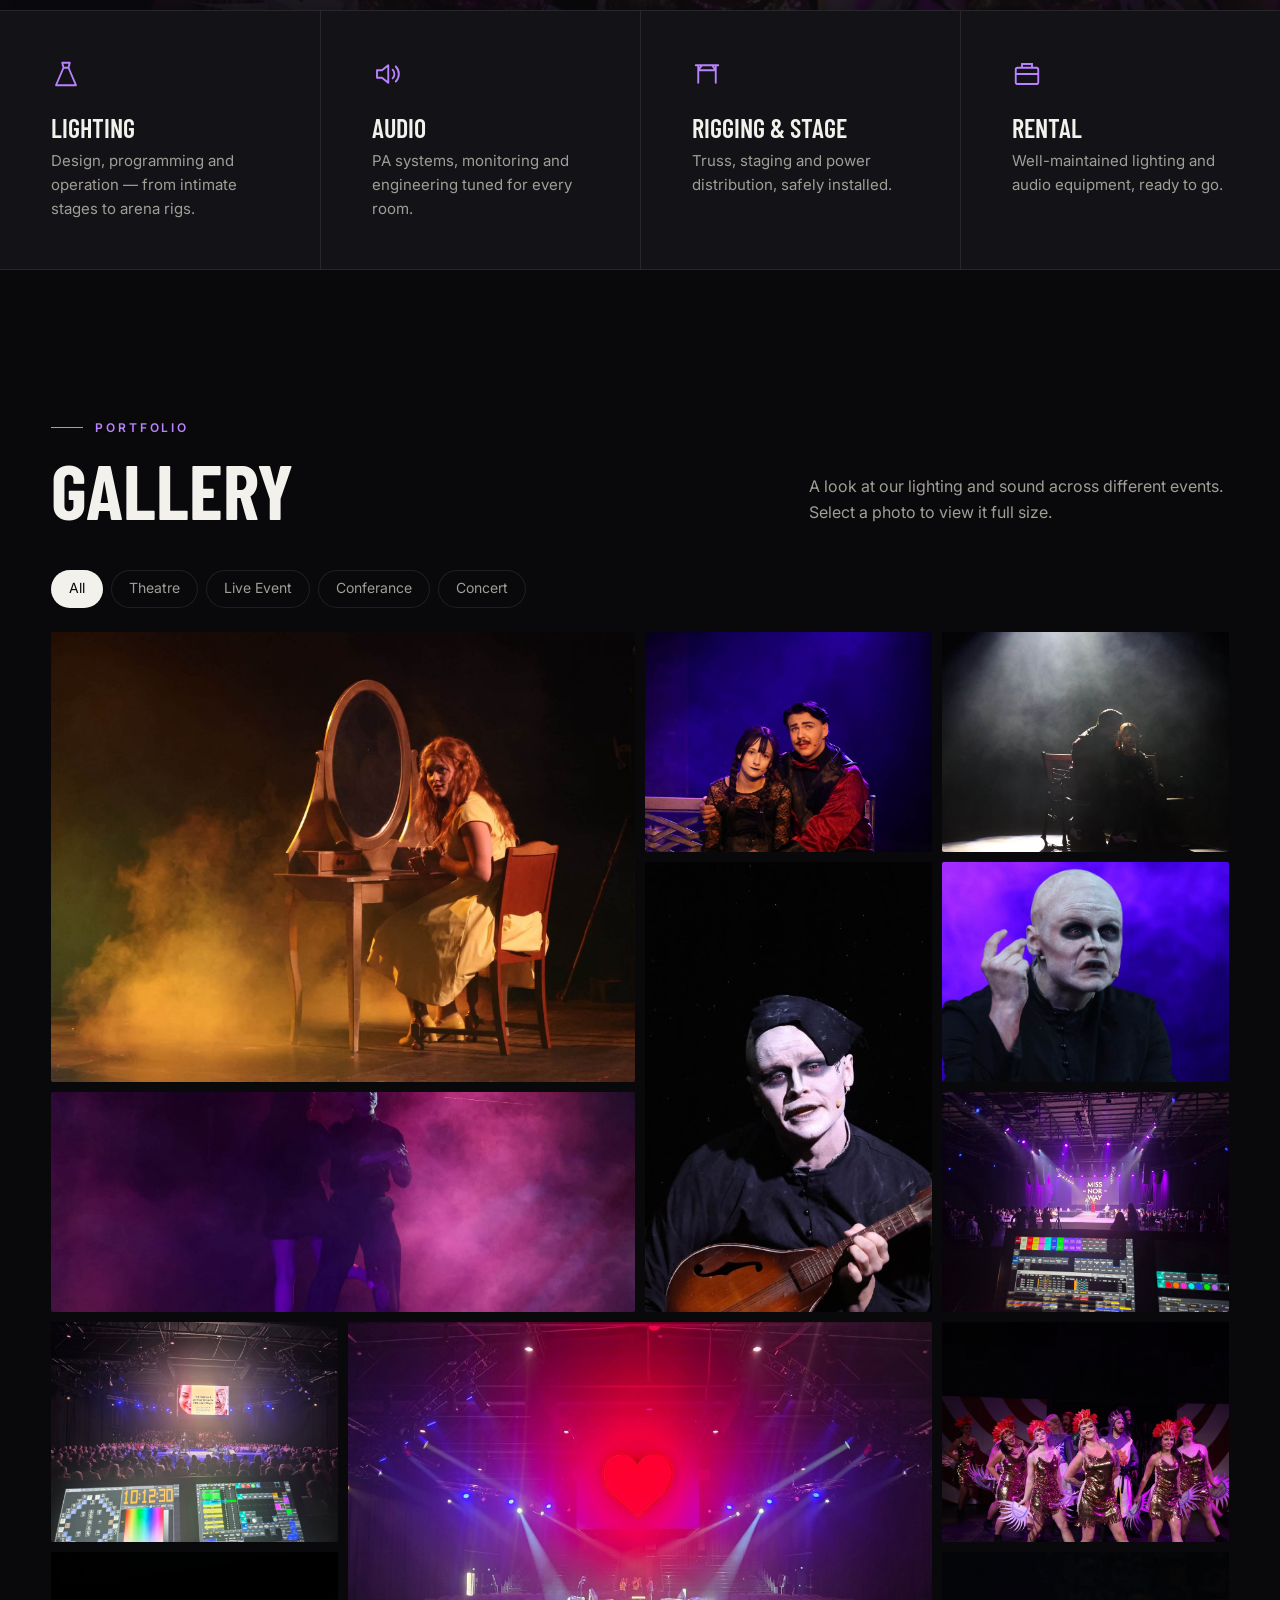
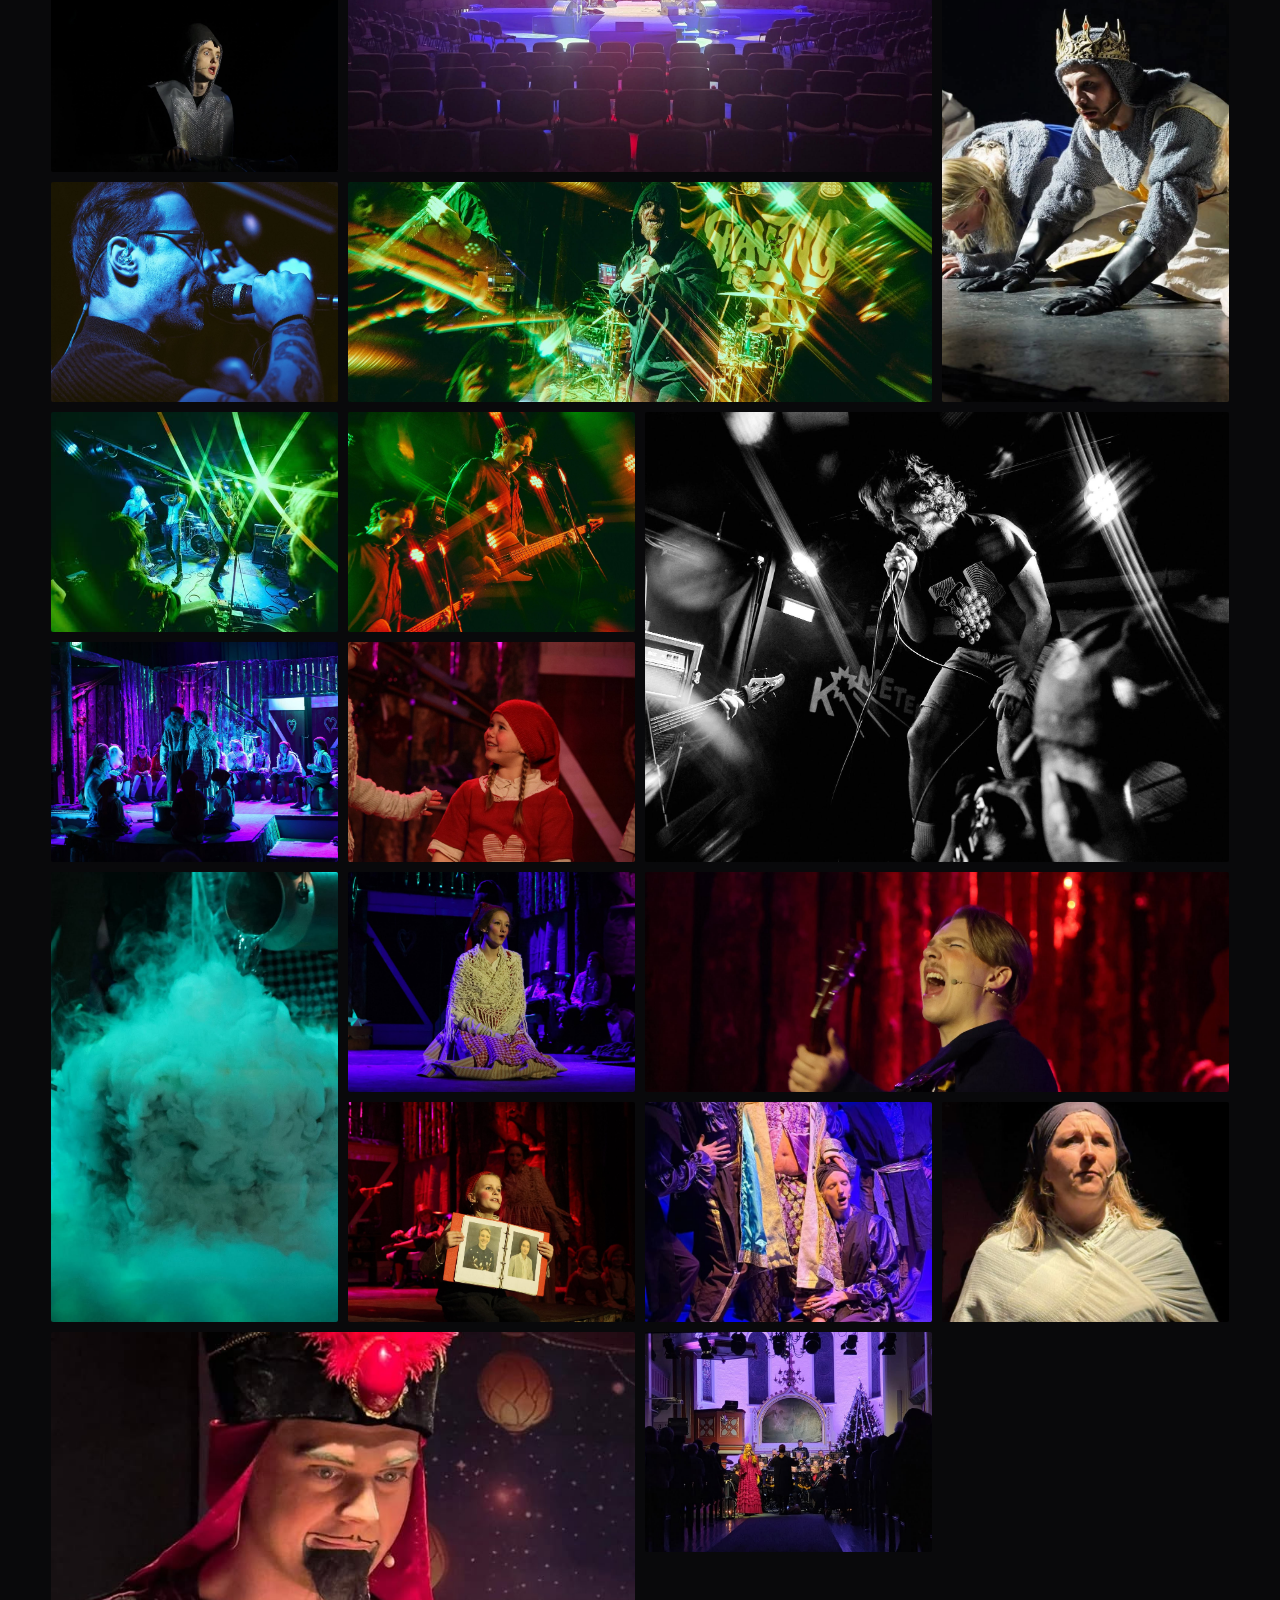
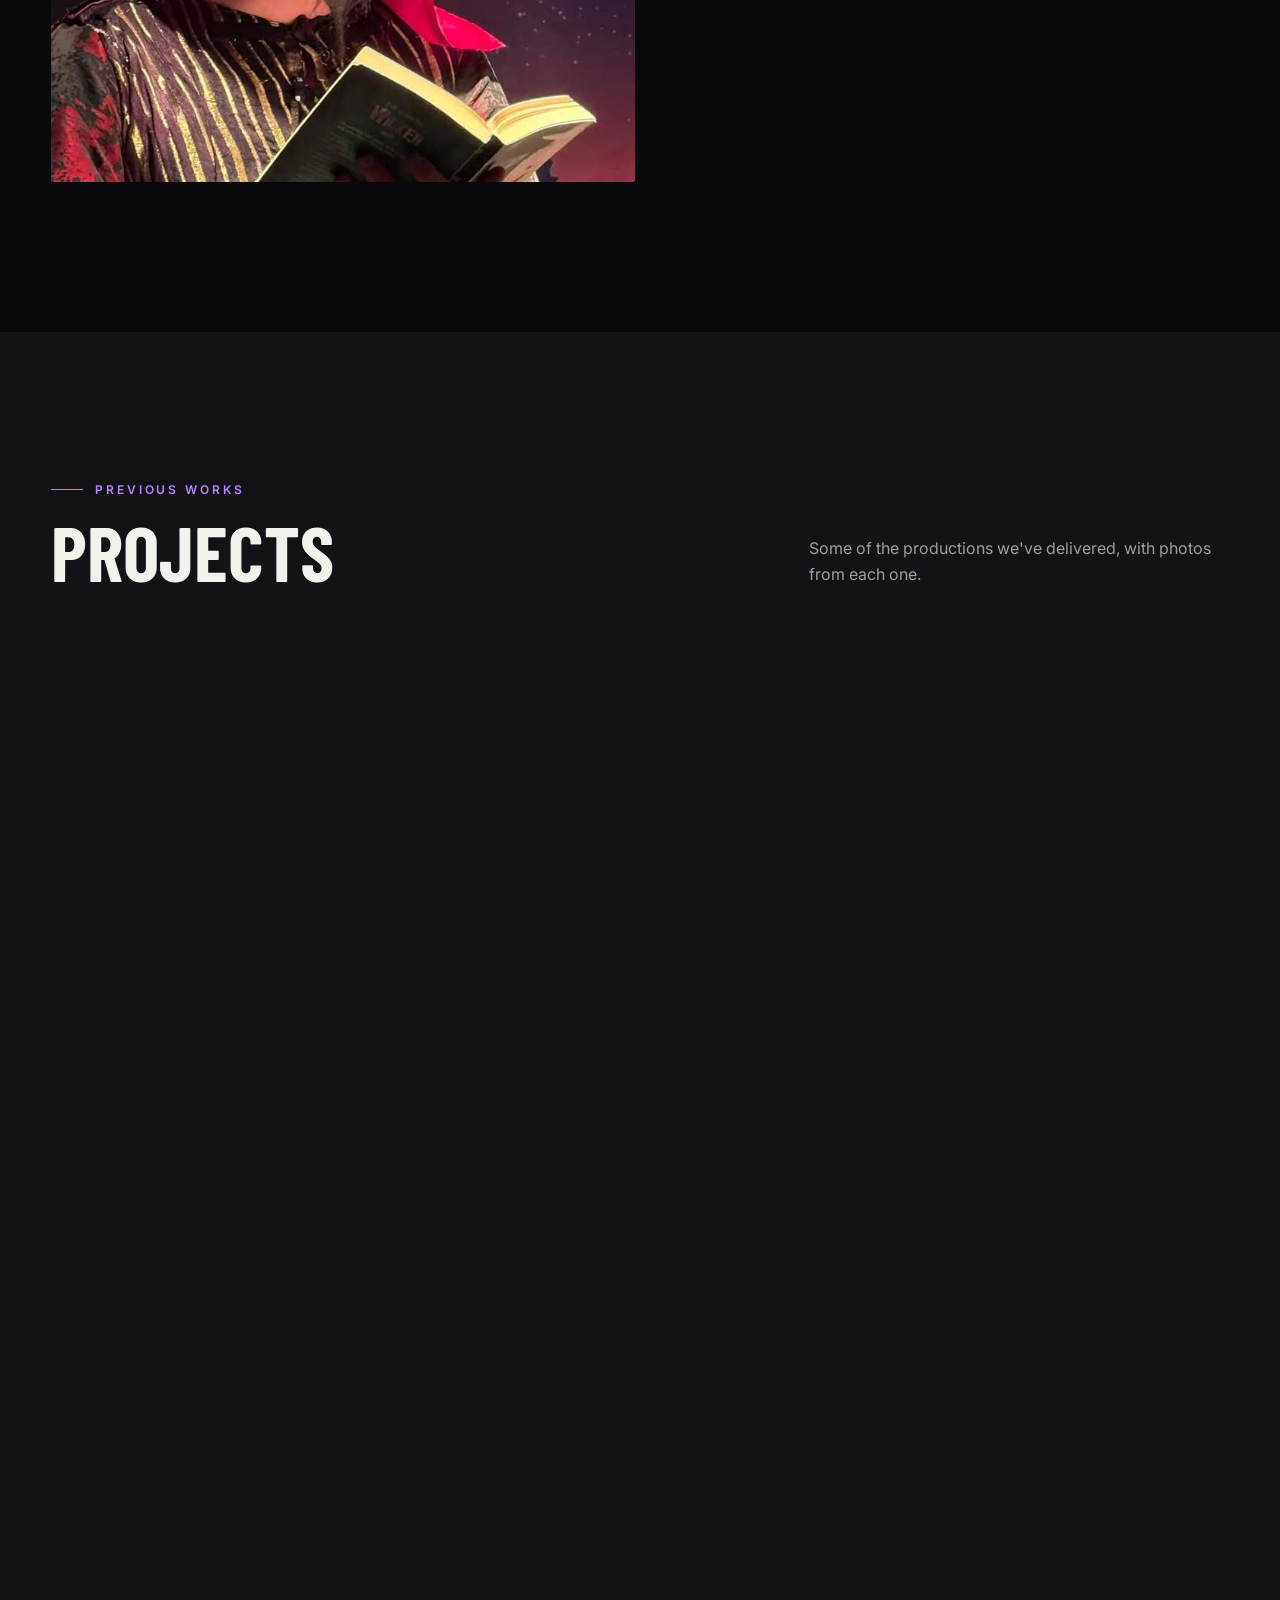
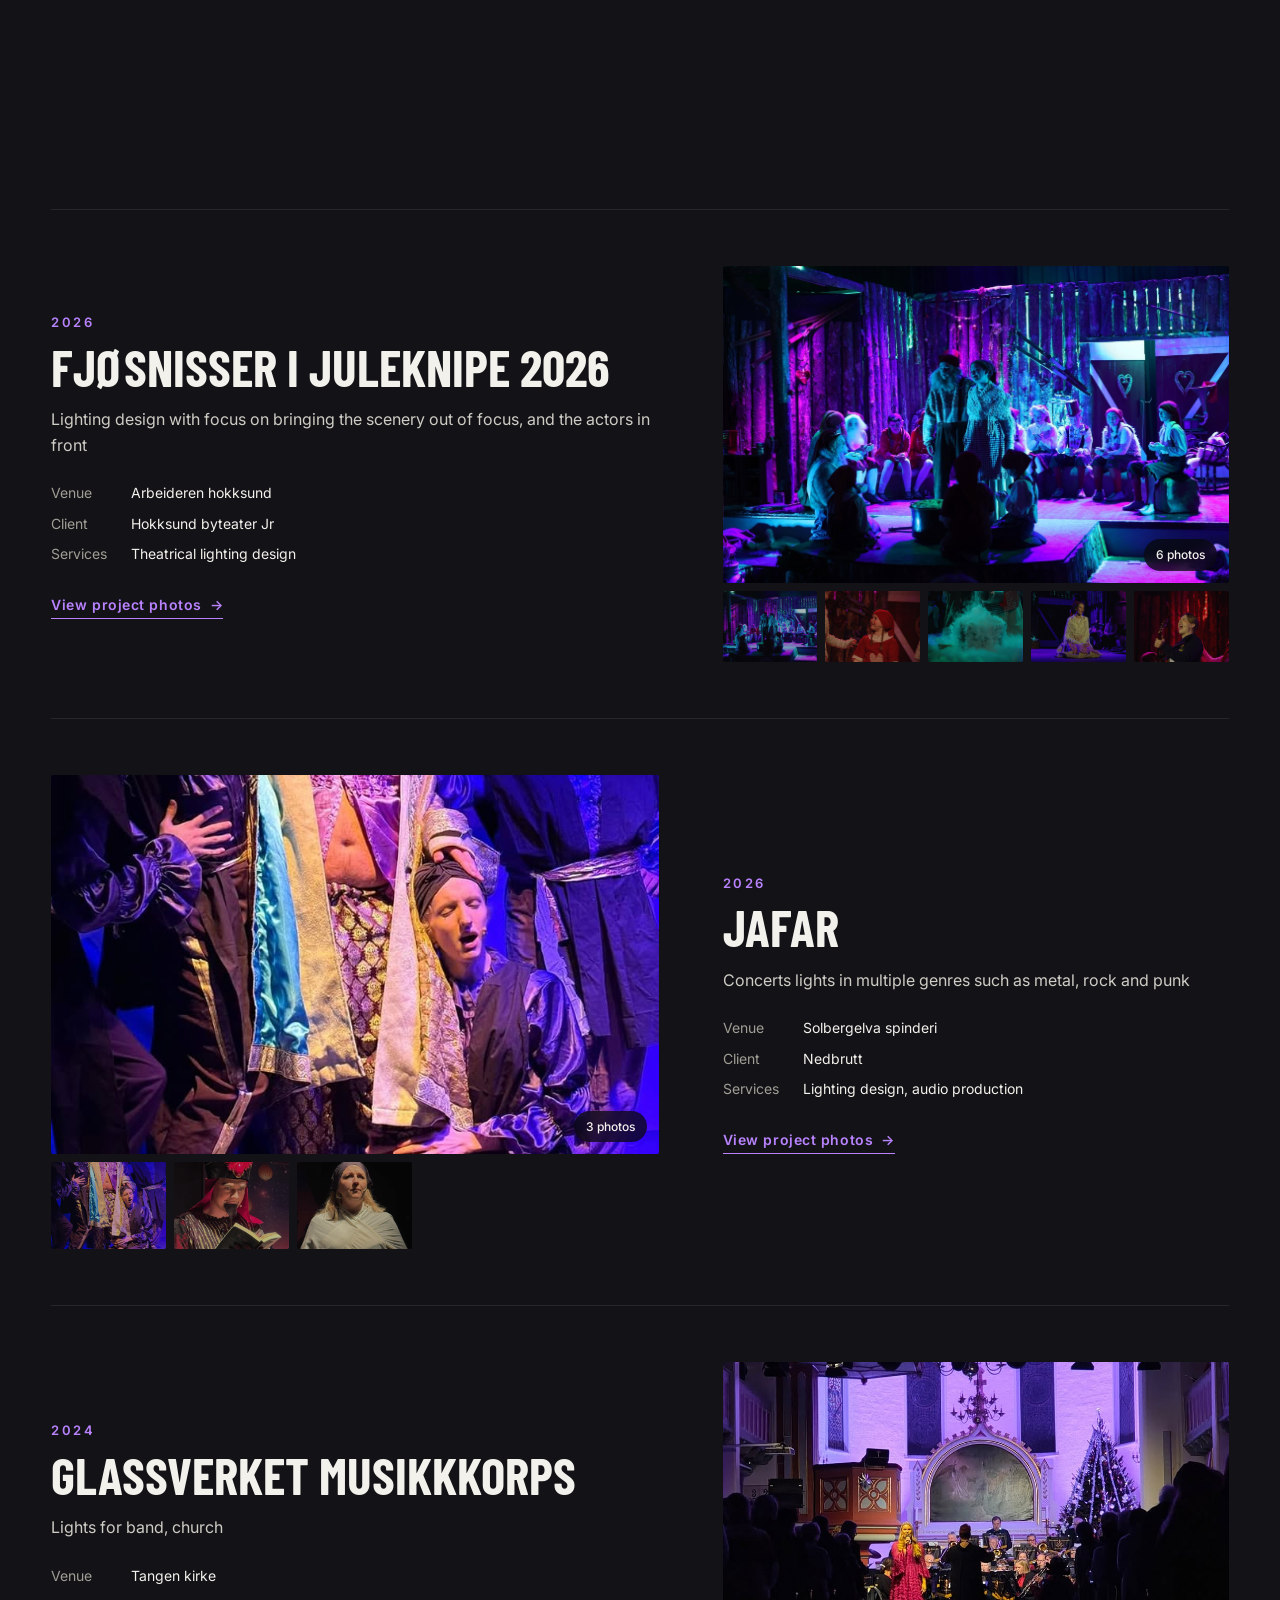
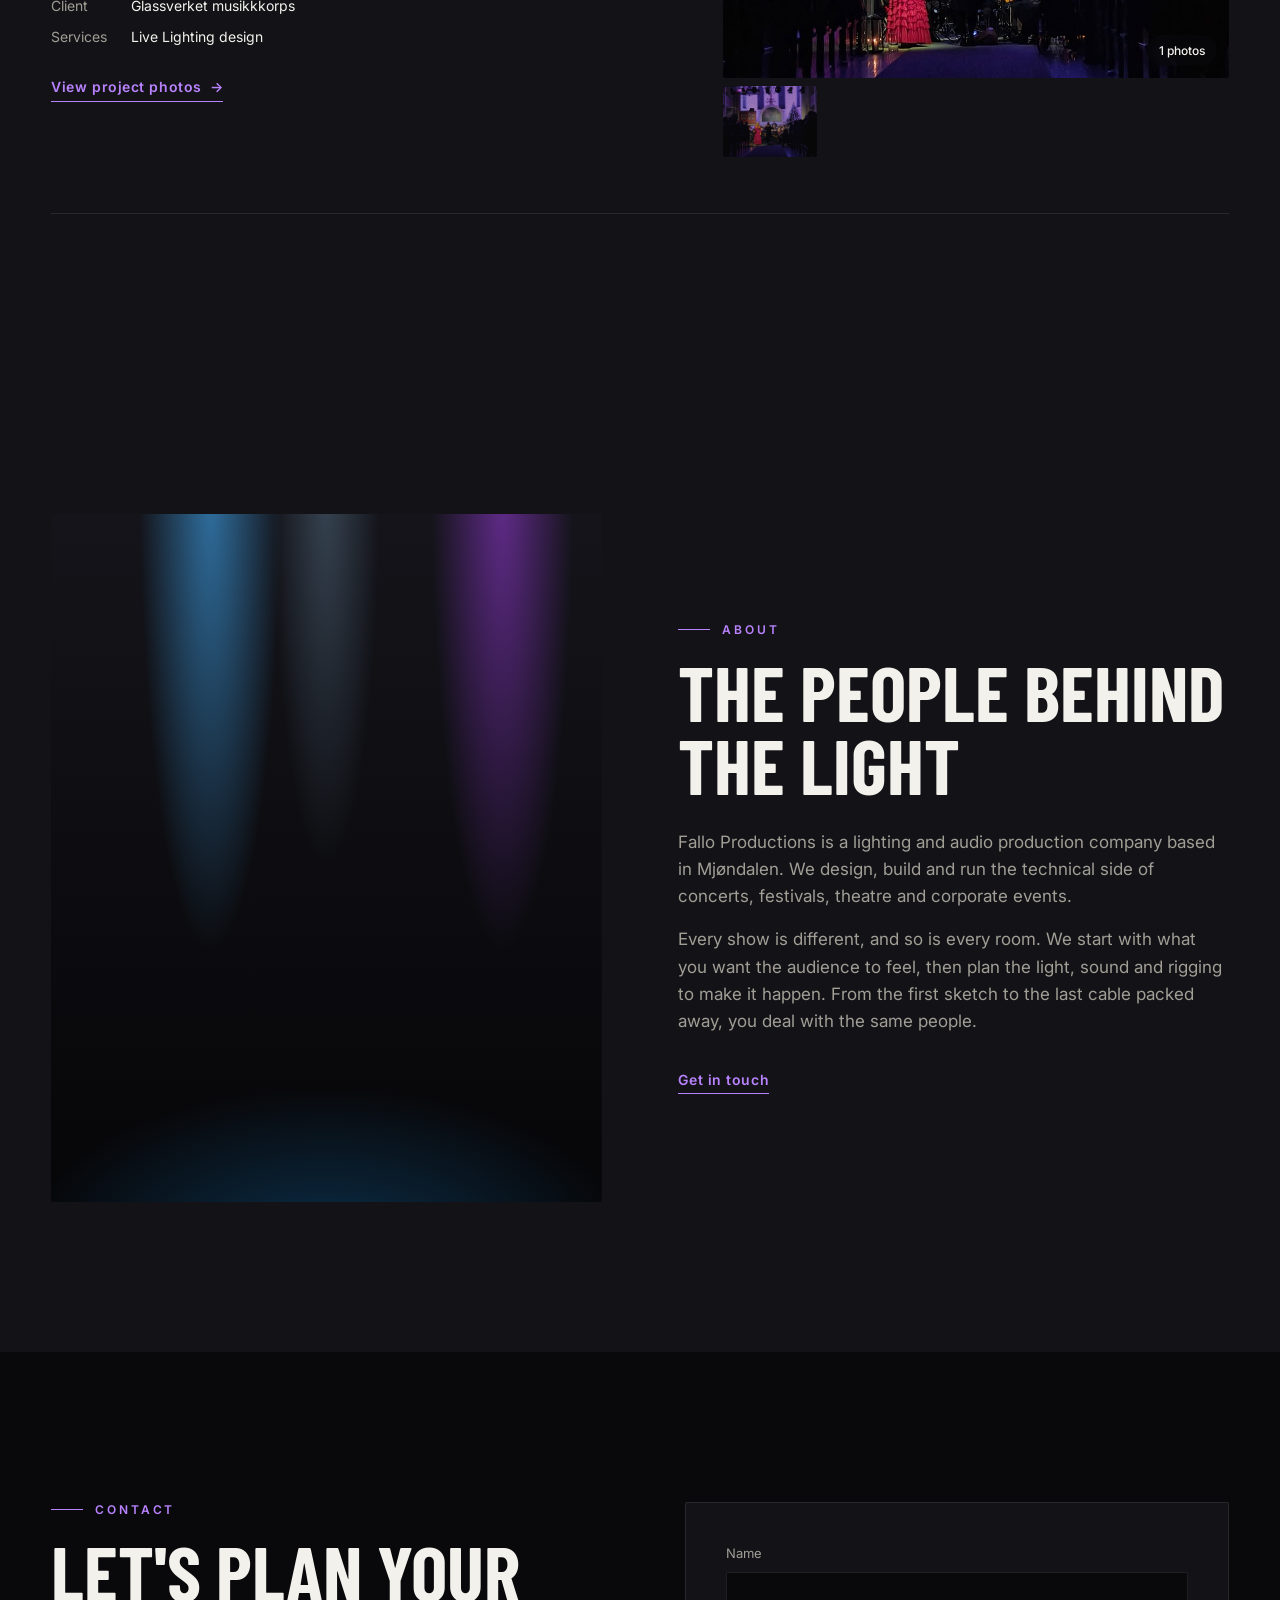
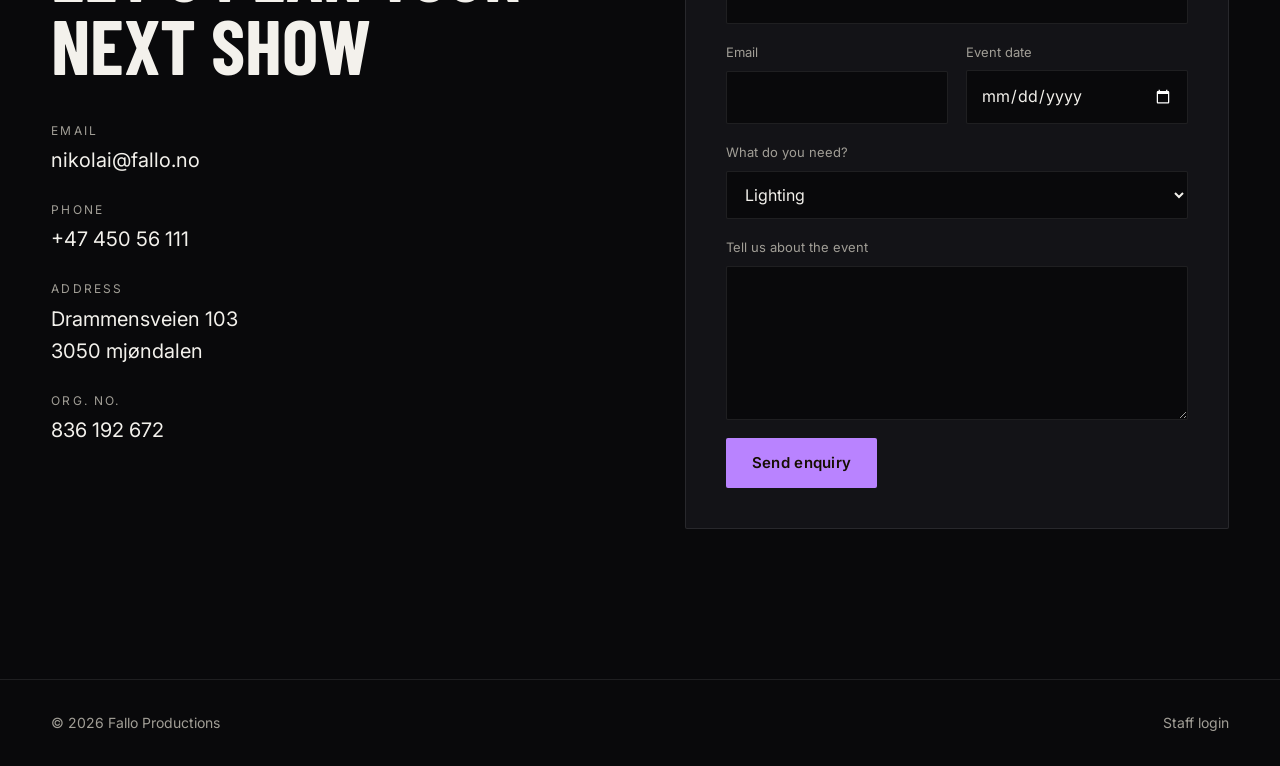
==== commit a8e7b2ae: "color changes, added social links, hero changes and more" ====
--- a/index.html
+++ b/index.html
@@ -5,6 +5,20 @@
   <meta name="viewport" content="width=device-width, initial-scale=1">
   <title>Fallo Productions — Light &amp; Audio Production</title>
   <meta name="description" content="Fallo Productions delivers lighting and audio production for concerts, festivals, theatre and corporate events.">
+
+  <!-- Favicon (the little icon in the browser tab) -->
+  <link rel="icon" href="images/favicon.svg" type="image/svg+xml">
+
+  <!-- Share preview: what shows up when the link is posted on Facebook, Messenger, LinkedIn etc.
+       og:url and og:image must be FULL web addresses. Update them if you move to your own domain. -->
+  <meta property="og:type" content="website">
+  <meta property="og:site_name" content="Fallo Productions">
+  <meta property="og:title" content="Fallo Productions — Light &amp; Audio Production">
+  <meta property="og:description" content="Lighting design, sound design and technical production for concerts, festivals, theatre and corporate events.">
+  <meta property="og:url" content="https://nf-06.github.io/Fallo-Productions/">
+  <meta property="og:image" content="https://nf-06.github.io/Fallo-Productions/images/hero.jpg">
+  <meta property="og:image:alt" content="Stage lighting by Fallo Productions">
+  <meta name="twitter:card" content="summary_large_image">
   <link rel="preconnect" href="https://fonts.googleapis.com">
   <link rel="preconnect" href="https://fonts.gstatic.com" crossorigin>
   <link href="https://fonts.googleapis.com/css2?family=Barlow+Condensed:wght@500;600;700&family=Inter:wght@400;500;600&display=swap" rel="stylesheet">
@@ -22,17 +36,26 @@
         <path d="M16 11h8l12 27H4z" fill="url(#beam)"/>
         <defs>
           <linearGradient id="beam" x1="0" y1="0" x2="0" y2="1">
-            <stop offset="0" stop-color="#f4a72c" stop-opacity=".95"/>
-            <stop offset="1" stop-color="#f4a72c" stop-opacity="0"/>
+            <stop offset="0" stop-color="#ff4fa3" stop-opacity=".95"/>
+            <stop offset="1" stop-color="#ff4fa3" stop-opacity="0"/>
           </linearGradient>
         </defs>
       </svg>
       <span class="logo__text">FALLO<span>PRODUCTIONS</span></span>
     </a>
 
-    <button class="menu-toggle" aria-expanded="false" aria-controls="site-menu" aria-label="Open menu">
-      <span></span><span></span><span></span>
-    </button>
+    <div class="header-actions">
+      <!-- SOCIAL LINKS: replace the two addresses (href="...") with your own pages -->
+      <a class="social" href="https://www.instagram.com/fallo_showlys/" target="_blank" rel="noopener" aria-label="Fallo Productions on Instagram">
+        <svg viewBox="0 0 24 24" aria-hidden="true"><rect x="3" y="3" width="18" height="18" rx="5" fill="none" stroke="currentColor" stroke-width="1.6"/><circle cx="12" cy="12" r="4" fill="none" stroke="currentColor" stroke-width="1.6"/><circle cx="17.3" cy="6.7" r="1.1" fill="currentColor"/></svg>
+      </a>
+      <a class="social" href="https://www.facebook.com/profile.php?id=61553417455997" target="_blank" rel="noopener" aria-label="Fallo Productions on Facebook">
+        <svg viewBox="0 0 24 24" aria-hidden="true"><path d="M13.5 21v-7.5h2.6l.4-3h-3V8.6c0-.9.3-1.5 1.5-1.5h1.6V4.4c-.3 0-1.2-.1-2.3-.1-2.3 0-3.8 1.4-3.8 3.9v2.3H8v3h2.5V21z" fill="currentColor"/></svg>
+      </a>
+      <button class="menu-toggle" aria-expanded="false" aria-controls="site-menu" aria-label="Open menu">
+        <span></span><span></span><span></span>
+      </button>
+    </div>
   </header>
 
   <!-- ============ HAMBURGER MENU ============ -->
@@ -42,7 +65,8 @@
       <li><a class="menu__link" style="--i:1" href="#showcase"><small>02</small>Showcase</a></li>
       <li><a class="menu__link" style="--i:2" href="#portfolio"><small>03</small>Portfolio</a></li>
       <li><a class="menu__link" style="--i:3" href="#works"><small>04</small>Previous works</a></li>
-      <li><a class="menu__link" style="--i:4" href="#contact"><small>05</small>Contact</a></li>
+      <li><a class="menu__link" style="--i:4" href="#about"><small>05</small>About</a></li>
+      <li><a class="menu__link" style="--i:5" href="#contact"><small>06</small>Contact</a></li>
     </ul>
     <div class="menu__footer">
       <a class="btn btn--ghost" href="login.html">Staff login</a>
@@ -129,6 +153,24 @@
           <p>Some of the productions we've delivered, with photos from each one.</p>
         </div>
         <div class="works" id="works-list"></div>
+      </div>
+    </section>
+
+    <!-- ============ ABOUT ============ -->
+    <!-- ABOUT: rewrite the text below in your own words.
+         Photo: put a picture of you / the team at images/about.jpg -->
+    <section class="section section--alt" id="about">
+      <div class="section__inner about__grid">
+        <div class="about__media" data-bg="images/about.jpg" role="img" aria-label="The Fallo Productions team"></div>
+        <div>
+          <p class="eyebrow">About</p>
+          <h2>The people behind the light</h2>
+          <div class="about__text">
+            <p>Fallo Productions is a lighting and audio production company based in Mjøndalen. We design, build and run the technical side of concerts, festivals, theatre and corporate events.</p>
+            <p>Every show is different, and so is every room. We start with what you want the audience to feel, then plan the light, sound and rigging to make it happen. From the first sketch to the last cable packed away, you deal with the same people.</p>
+          </div>
+          <a class="link-arrow" href="#contact">Get in touch</a>
+        </div>
       </div>
     </section>
 
@@ -176,7 +218,13 @@
             <label for="cf-msg">Tell us about the event</label>
             <textarea id="cf-msg" name="message" rows="5" required></textarea>
           </div>
+          <!-- Spam trap: hidden from people, but spam bots fill it in. Leave it empty. -->
+          <div class="hp" aria-hidden="true">
+            <label for="cf-website">Website</label>
+            <input id="cf-website" name="website" tabindex="-1" autocomplete="off">
+          </div>
           <button class="btn" type="submit">Send enquiry</button>
+          <p class="form-status" id="cf-status" role="status" aria-live="polite"></p>
         </form>
       </div>
     </section>
@@ -203,6 +251,7 @@
     <p class="lightbox__caption" id="lb-caption"></p>
   </div>
 
+  <script src="js/config.js"></script>
   <script src="js/main.js"></script>
 </body>
 </html>
--- a/css/style.css
+++ b/css/style.css
@@ -9,8 +9,8 @@
   --line: rgba(255, 255, 255, 0.09);
   --text: #f3f1ec;
   --muted: #a19e96;
-  --accent: #f4a72c;
-  --accent-2: #ffcf7a;
+  --accent: #b983ff;
+  --accent-2: #ff831d;
 
   --gutter: clamp(16px, 4vw, 56px);
   --max: 1280px;
@@ -75,6 +75,19 @@
   color: var(--accent);
 }
 
+/* Social icons + hamburger, top right */
+.header-actions { position: relative; z-index: 60; display: flex; align-items: center; gap: 4px; }
+.social {
+  width: 40px;
+  height: 40px;
+  display: grid;
+  place-content: center;
+  color: var(--text);
+  transition: color 0.2s;
+}
+.social svg { width: 22px; height: 22px; }
+.social:hover { color: var(--accent); }
+
 /* Hamburger */
 .menu-toggle {
   position: relative;
@@ -109,7 +122,7 @@
   justify-content: center;
   padding: var(--header-h) var(--gutter) 40px;
   background:
-    radial-gradient(ellipse 50% 80% at 85% -10%, rgba(244, 167, 44, 0.14), transparent 70%),
+    radial-gradient(ellipse 50% 80% at 85% -10%, rgba(255, 79, 163, 0.14), transparent 70%),
     rgba(9, 9, 11, 0.98);
   opacity: 0;
   visibility: hidden;
@@ -218,7 +231,8 @@
   content: "";
   position: absolute;
   inset: 0;
-  background: linear-gradient(180deg, rgba(9,9,11,0.45) 0%, rgba(9,9,11,0.05) 35%, rgba(9,9,11,0.92) 100%);
+  /* black overlay: 30% at the top → 20% halfway down → stays 20% to the bottom */
+  background: linear-gradient(90deg, rgba(0,0,0,1) 0%, rgba(0,0,0,0.60) 50%, rgba(0,0,0,0.20) 100%);
 }
 .hero__content { position: relative; z-index: 1; width: 100%; max-width: var(--max); margin: 0 auto; }
 .lede { max-width: 52ch; margin: 28px 0 36px; color: #d6d3cc; font-size: clamp(16px, 1.4vw, 19px); }
@@ -418,6 +432,11 @@
 .work__desc { color: #cfccc5; margin-bottom: 24px; }
 .work__facts { display: grid; grid-template-columns: auto 1fr; gap: 8px 24px; font-size: 14px; margin-bottom: 26px; }
 .work__facts dt { color: var(--muted); }
+
+/* ---------- About ---------- */
+.about__grid { display: grid; grid-template-columns: 1fr 1fr; gap: clamp(40px, 6vw, 96px); align-items: center; }
+.about__media { aspect-ratio: 4 / 5; background-size: cover; background-position: center; border-radius: 2px; }
+.about__text { display: grid; gap: 16px; margin: 28px 0 32px; max-width: 52ch; color: var(--muted); font-size: 17px; }
 
 /* ---------- Contact ---------- */
 .contact__grid { display: grid; grid-template-columns: 1fr 1fr; gap: clamp(48px, 7vw, 112px); align-items: start; }
@@ -444,6 +463,12 @@
 .field textarea { resize: vertical; }
 .field input:focus, .field textarea:focus, .field select:focus { outline: none; border-color: var(--accent); }
 .contact__form .btn { justify-self: start; }
+.contact__form .btn:disabled { opacity: 0.6; cursor: wait; }
+.form-status:empty { display: none; }
+.form-status { font-size: 15px; color: var(--accent); }
+.form-status.is-error { color: #ff7b72; }
+/* spam trap: moved off-screen so people never see it */
+.hp { position: absolute; left: -9999px; width: 1px; height: 1px; overflow: hidden; }
 
 /* ---------- Footer ---------- */
 .site-footer { padding: 32px var(--gutter); border-top: 1px solid var(--line); color: var(--muted); font-size: 14px; }
@@ -495,7 +520,7 @@
   place-items: center;
   padding: calc(var(--header-h) + 24px) var(--gutter) 48px;
   background:
-    radial-gradient(ellipse 30% 70% at 30% -10%, rgba(244, 167, 44, 0.18), transparent 70%),
+    radial-gradient(ellipse 30% 70% at 30% -10%, rgba(255, 79, 163, 0.18), transparent 70%),
     radial-gradient(ellipse 30% 70% at 75% -10%, rgba(80, 140, 255, 0.12), transparent 70%),
     var(--bg);
 }
@@ -503,7 +528,7 @@
 .auth__card h1 { font-size: 44px; max-width: none; }
 .auth__card p { color: var(--muted); font-size: 15px; }
 .auth__card .btn { width: 100%; }
-.auth__note { font-size: 14px; padding: 12px 14px; border-left: 2px solid var(--accent); background: rgba(244, 167, 44, 0.08); color: var(--text) !important; }
+.auth__note { font-size: 14px; padding: 12px 14px; border-left: 2px solid var(--accent); background: rgba(255, 79, 163, 0.08); color: var(--text) !important; }
 .back-link { font-size: 14px; color: var(--muted); }
 .back-link:hover { color: var(--text); }
 
@@ -516,12 +541,17 @@
   .work { grid-template-columns: 1fr; }
   .work:nth-child(even) .work__media { order: 0; }
   .contact__grid { grid-template-columns: 1fr; }
+  .about__grid { grid-template-columns: 1fr; }
+  .about__media { aspect-ratio: 4 / 3; }
 }
 @media (max-width: 560px) {
   :root { --header-h: 64px; }
   .logo svg { width: 30px; height: 30px; }
   .logo__text { font-size: 19px; }
   .logo__text span { font-size: 10px; }
+  .header-actions { gap: 0; }
+  .social { width: 36px; }
+  .social svg { width: 20px; height: 20px; }
   .scroll-cue { display: none; }
   .services__grid { grid-template-columns: 1fr; }
   .service { border-left: 0; }
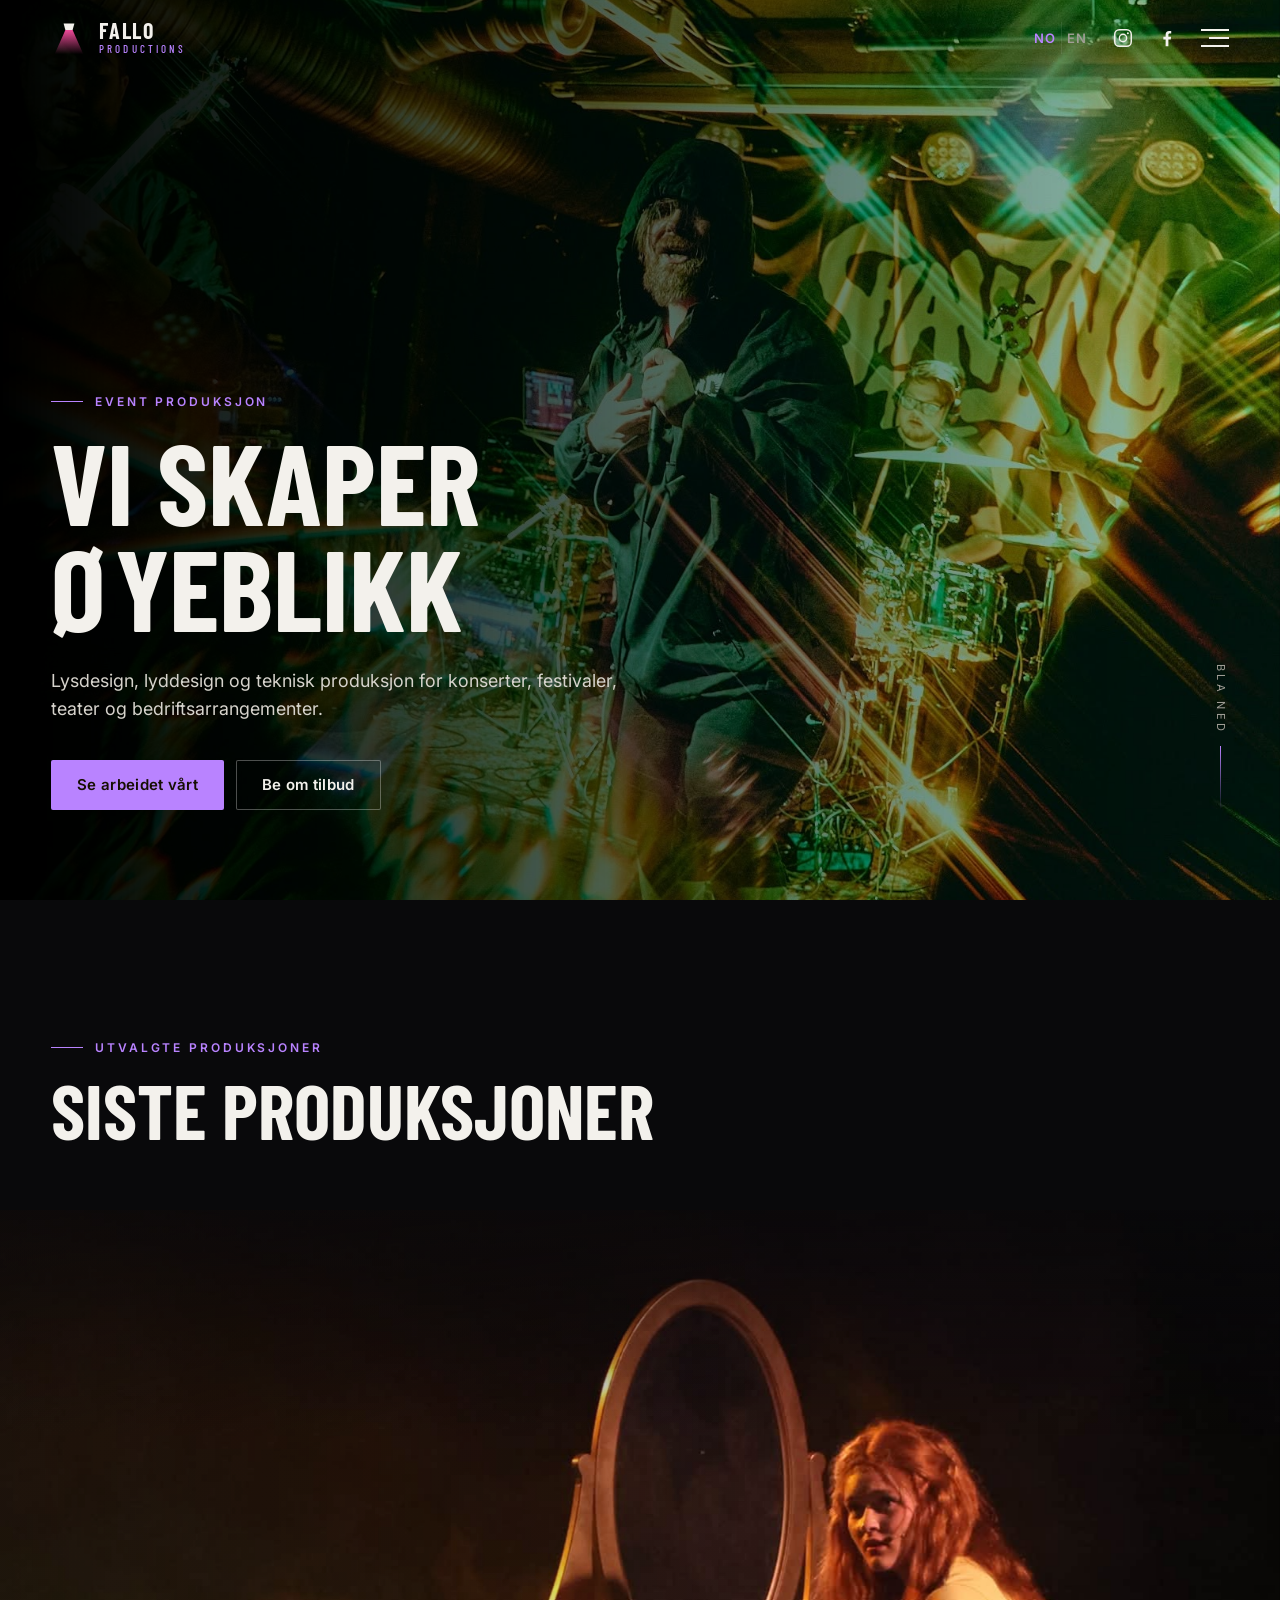
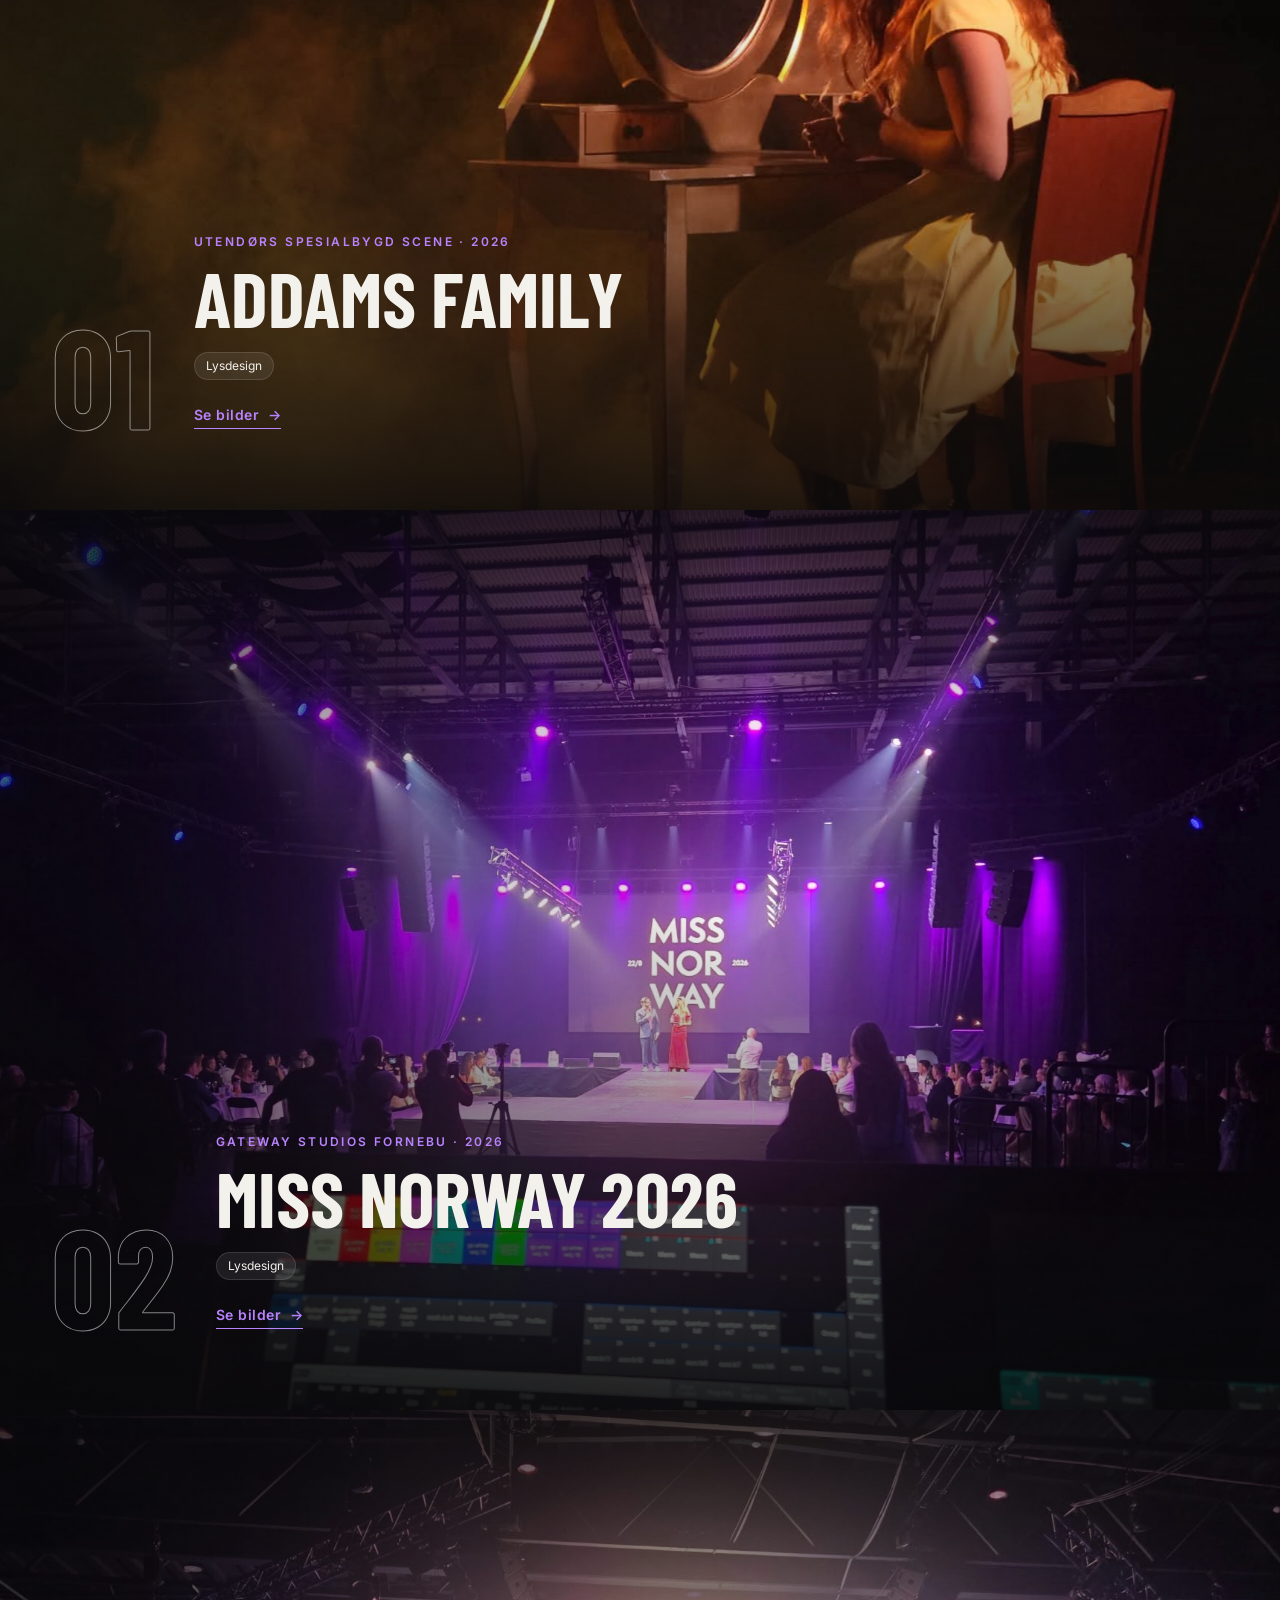
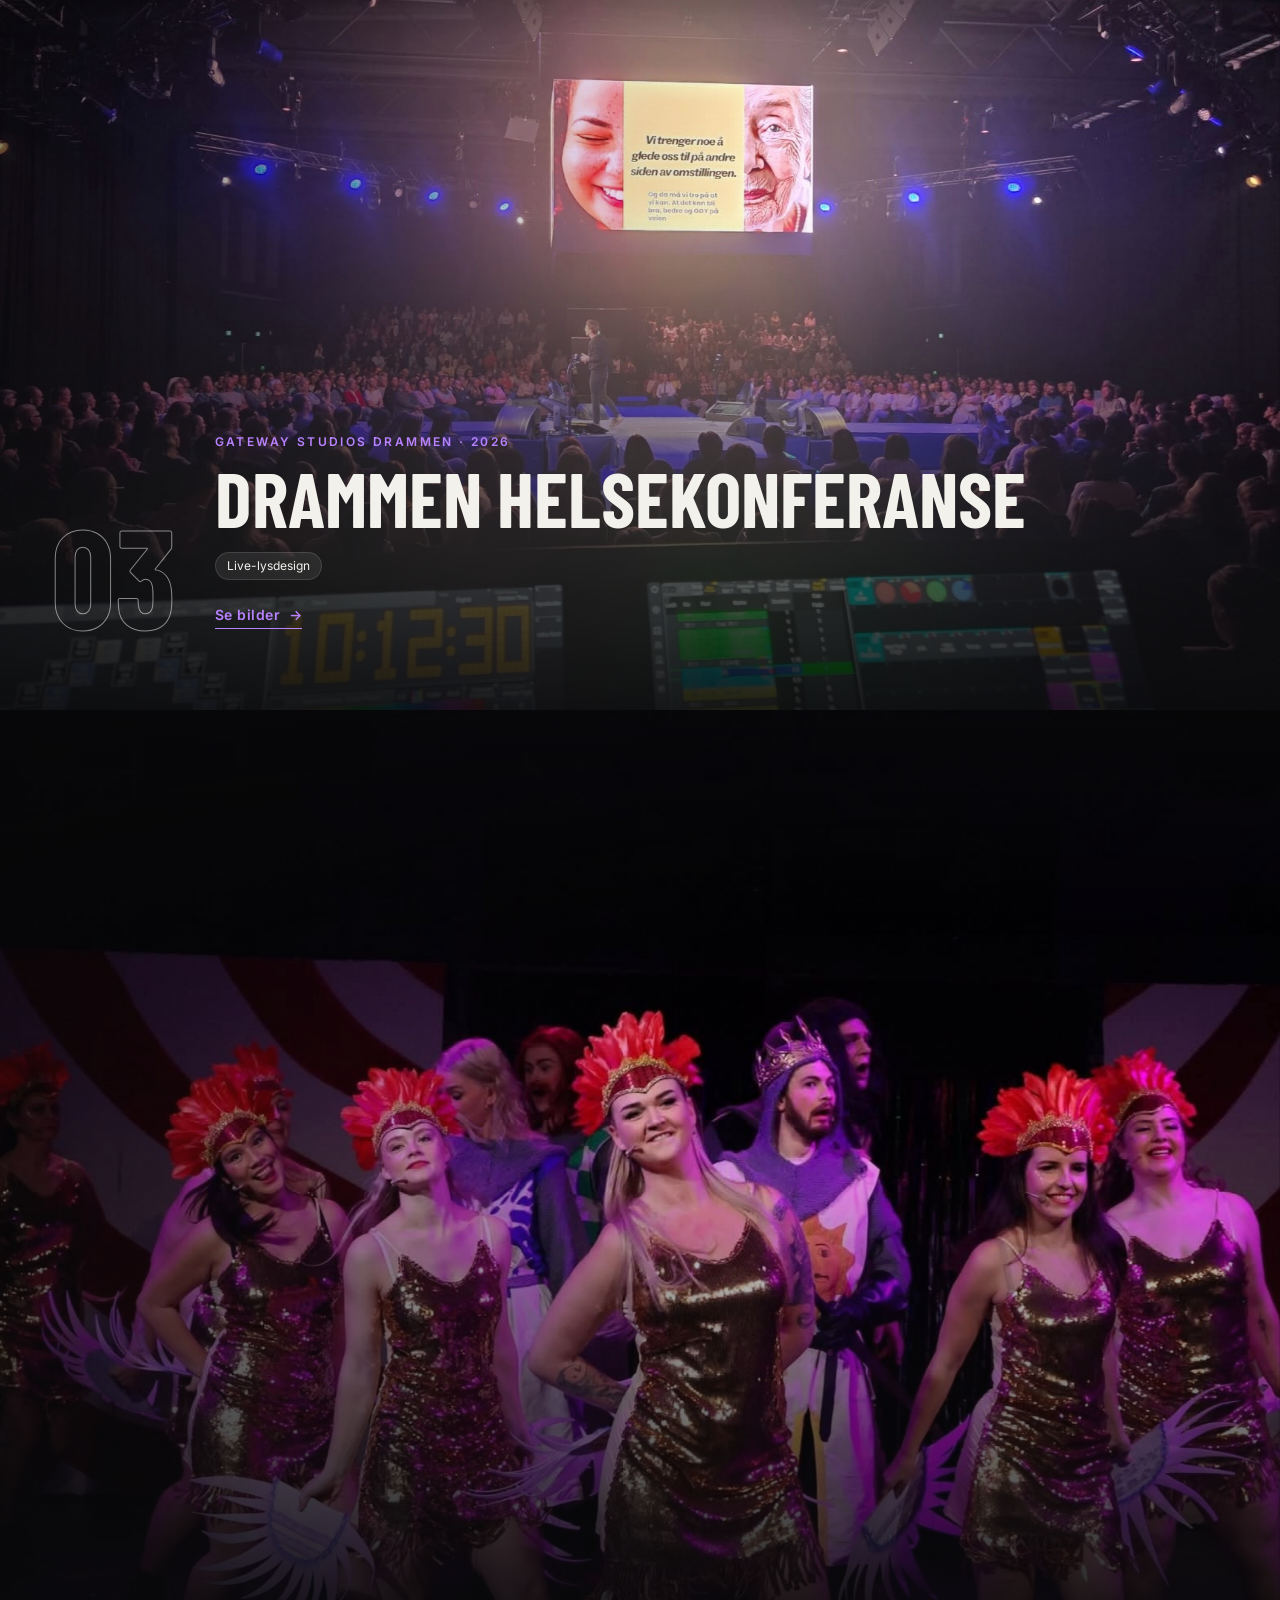
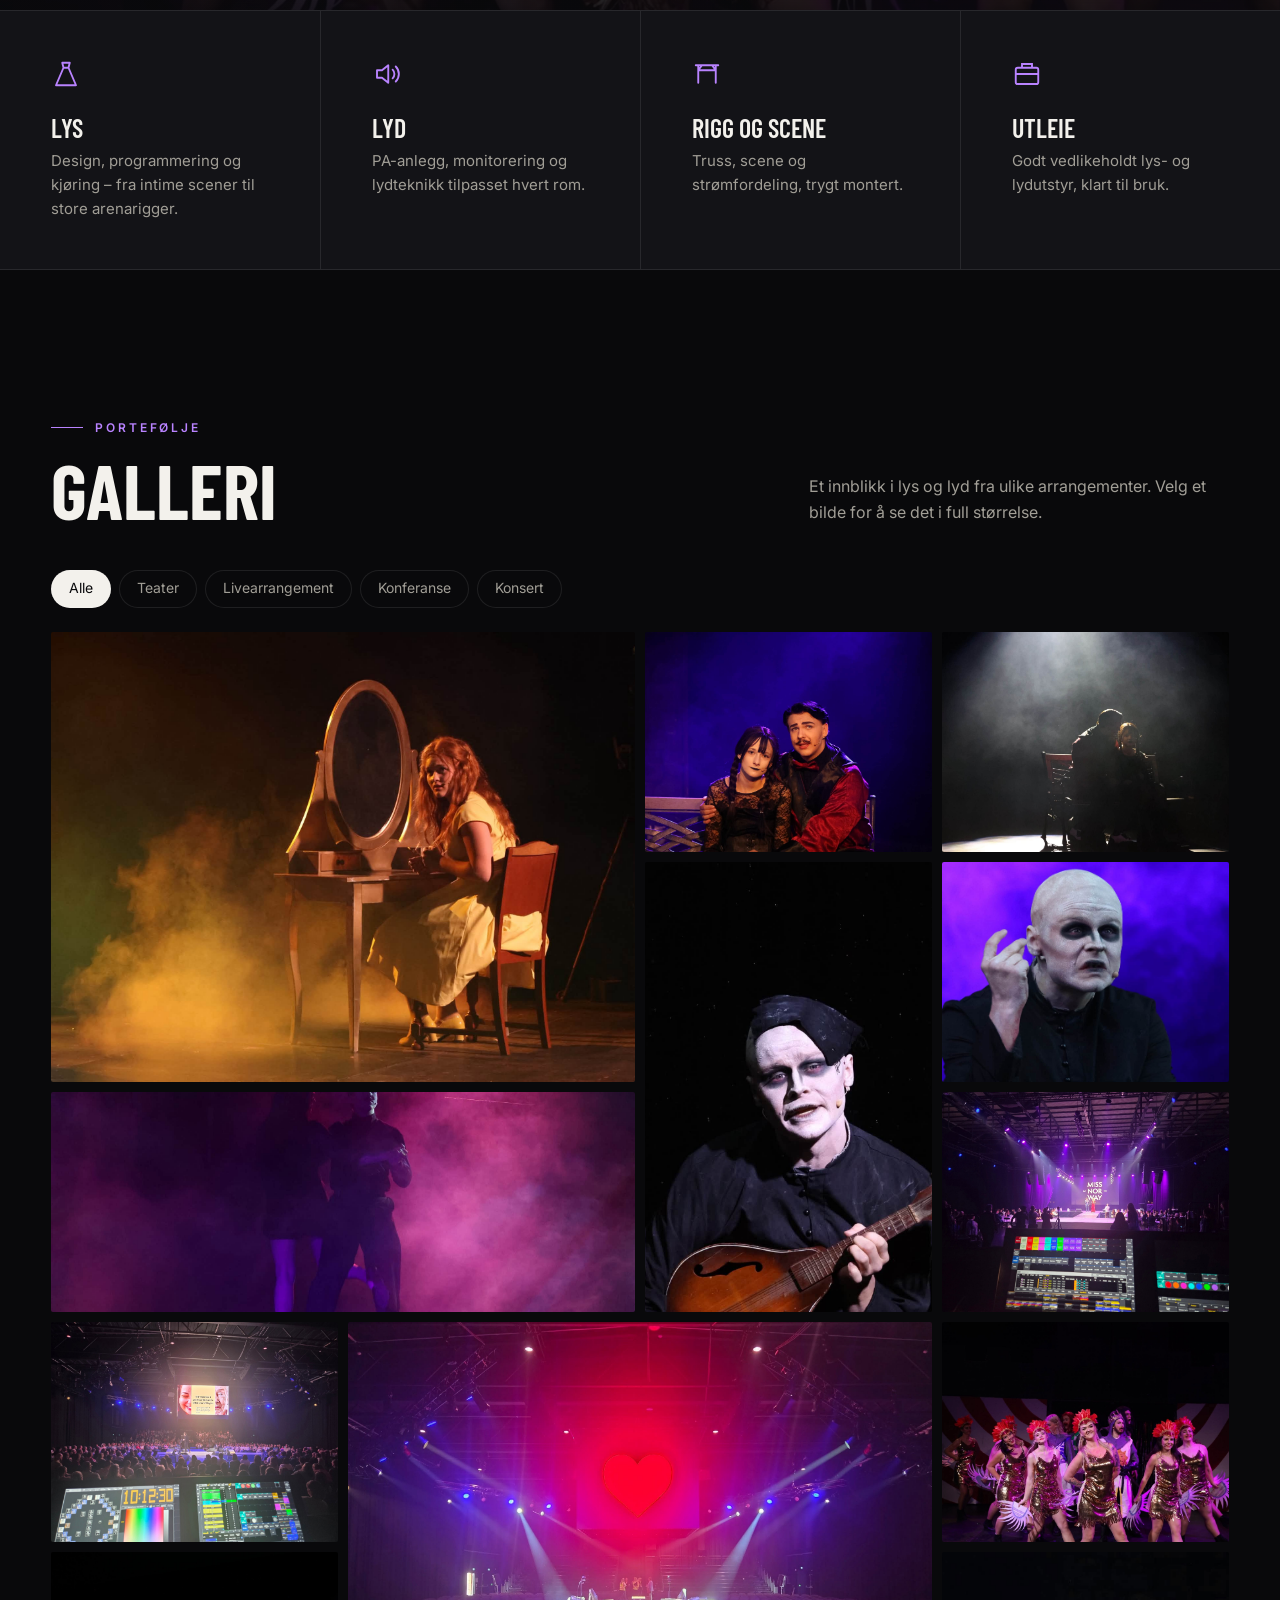
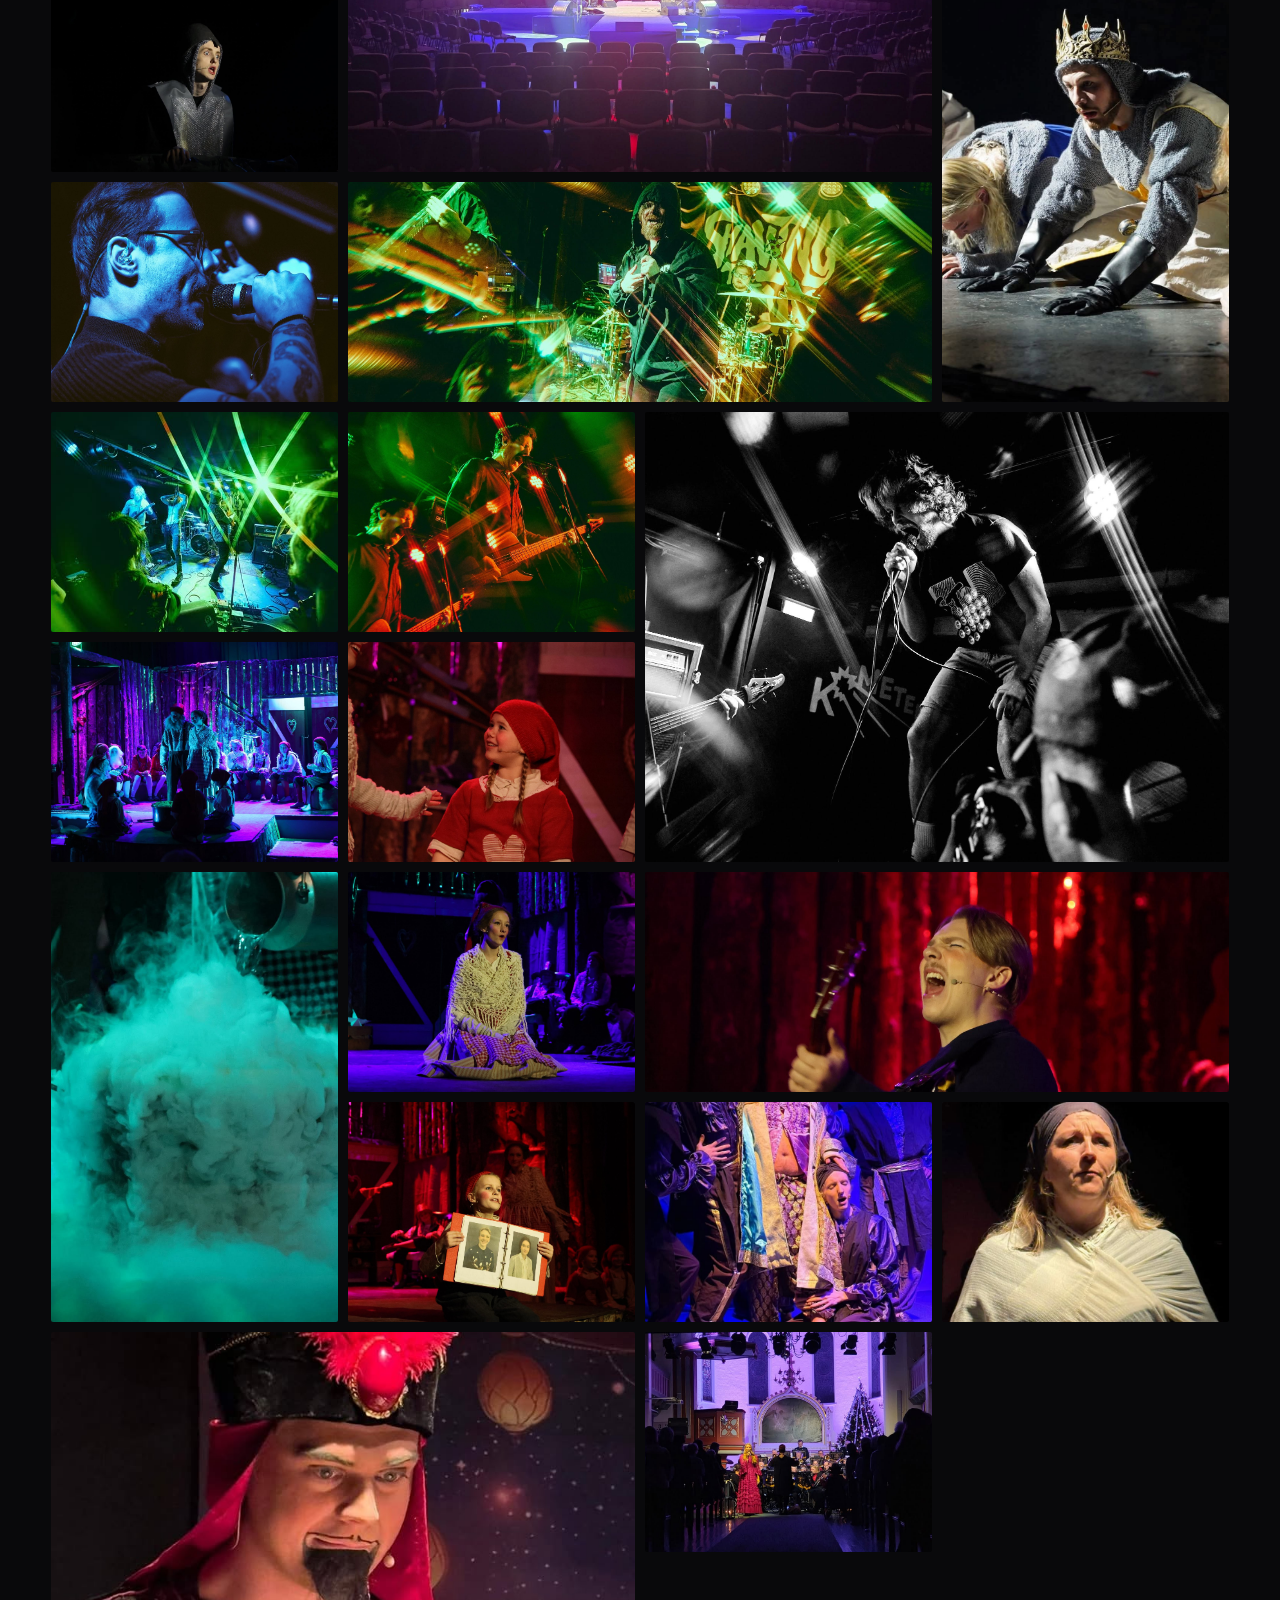
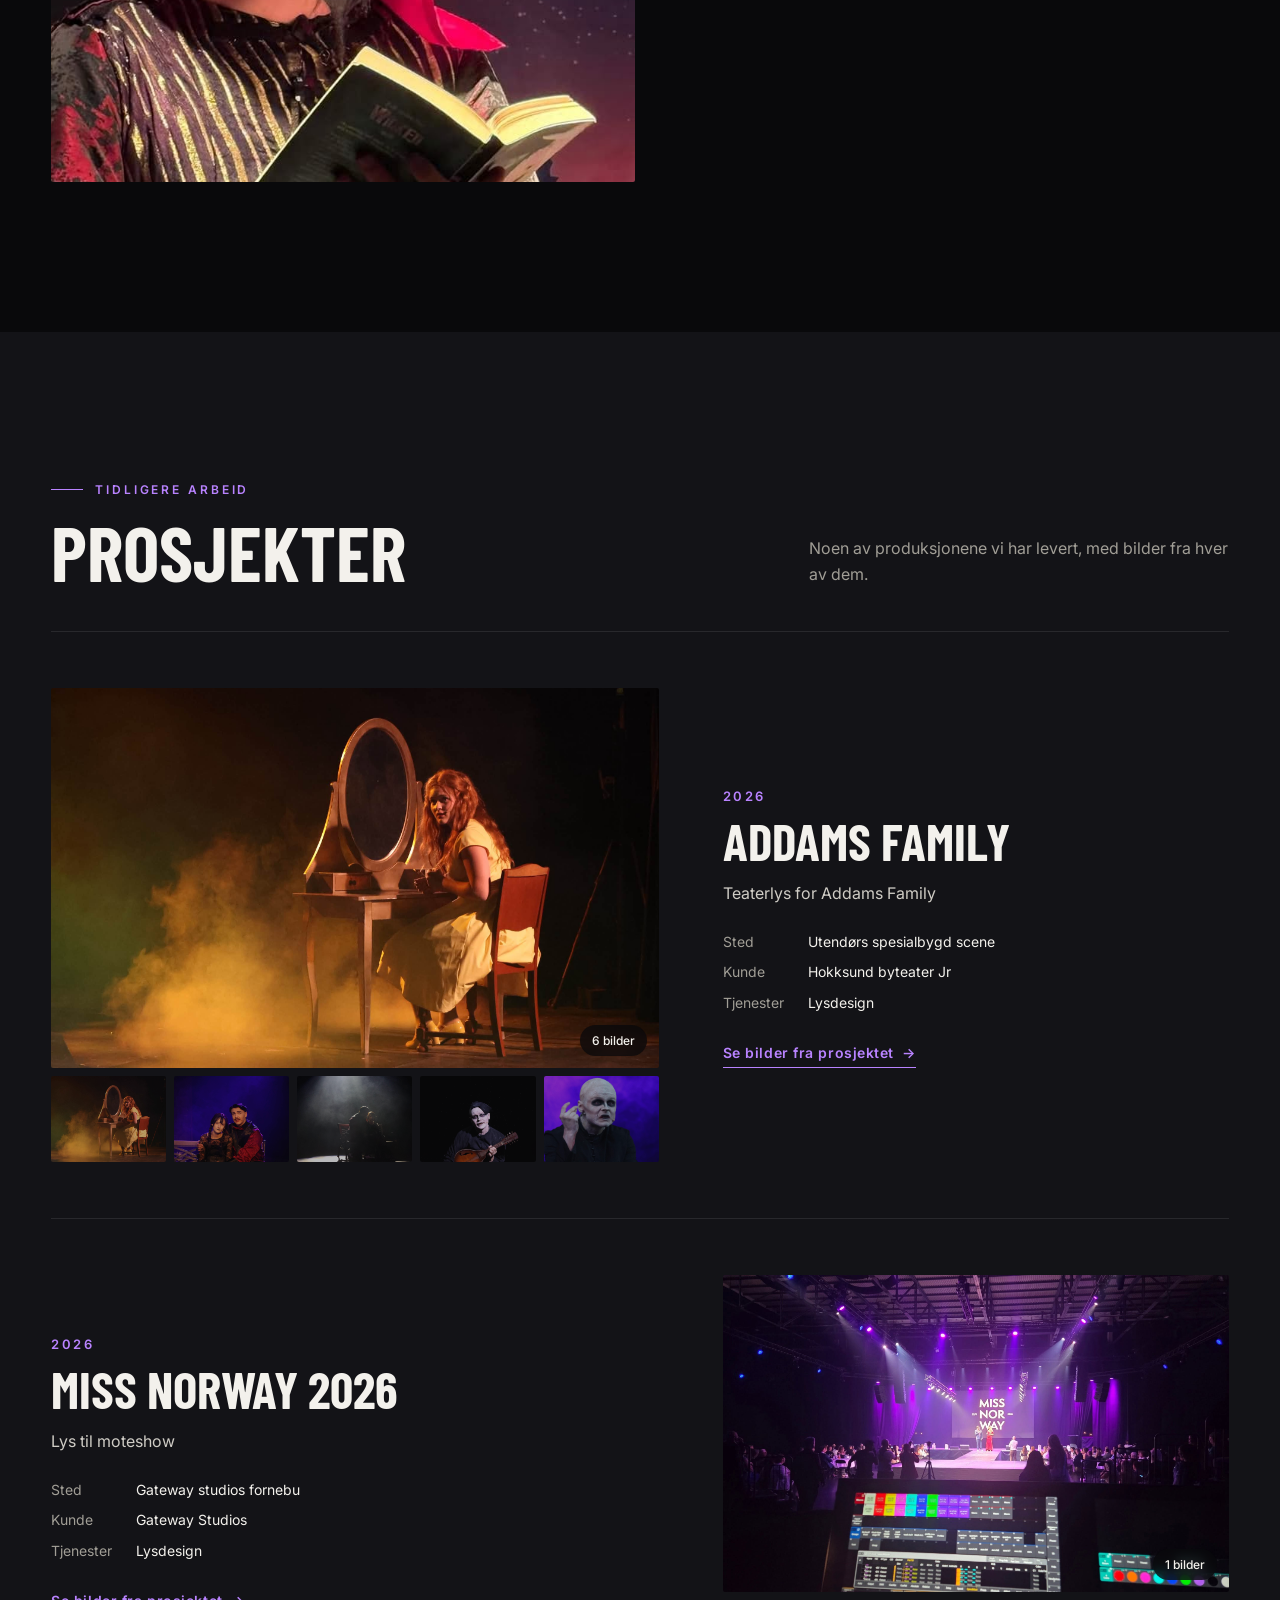
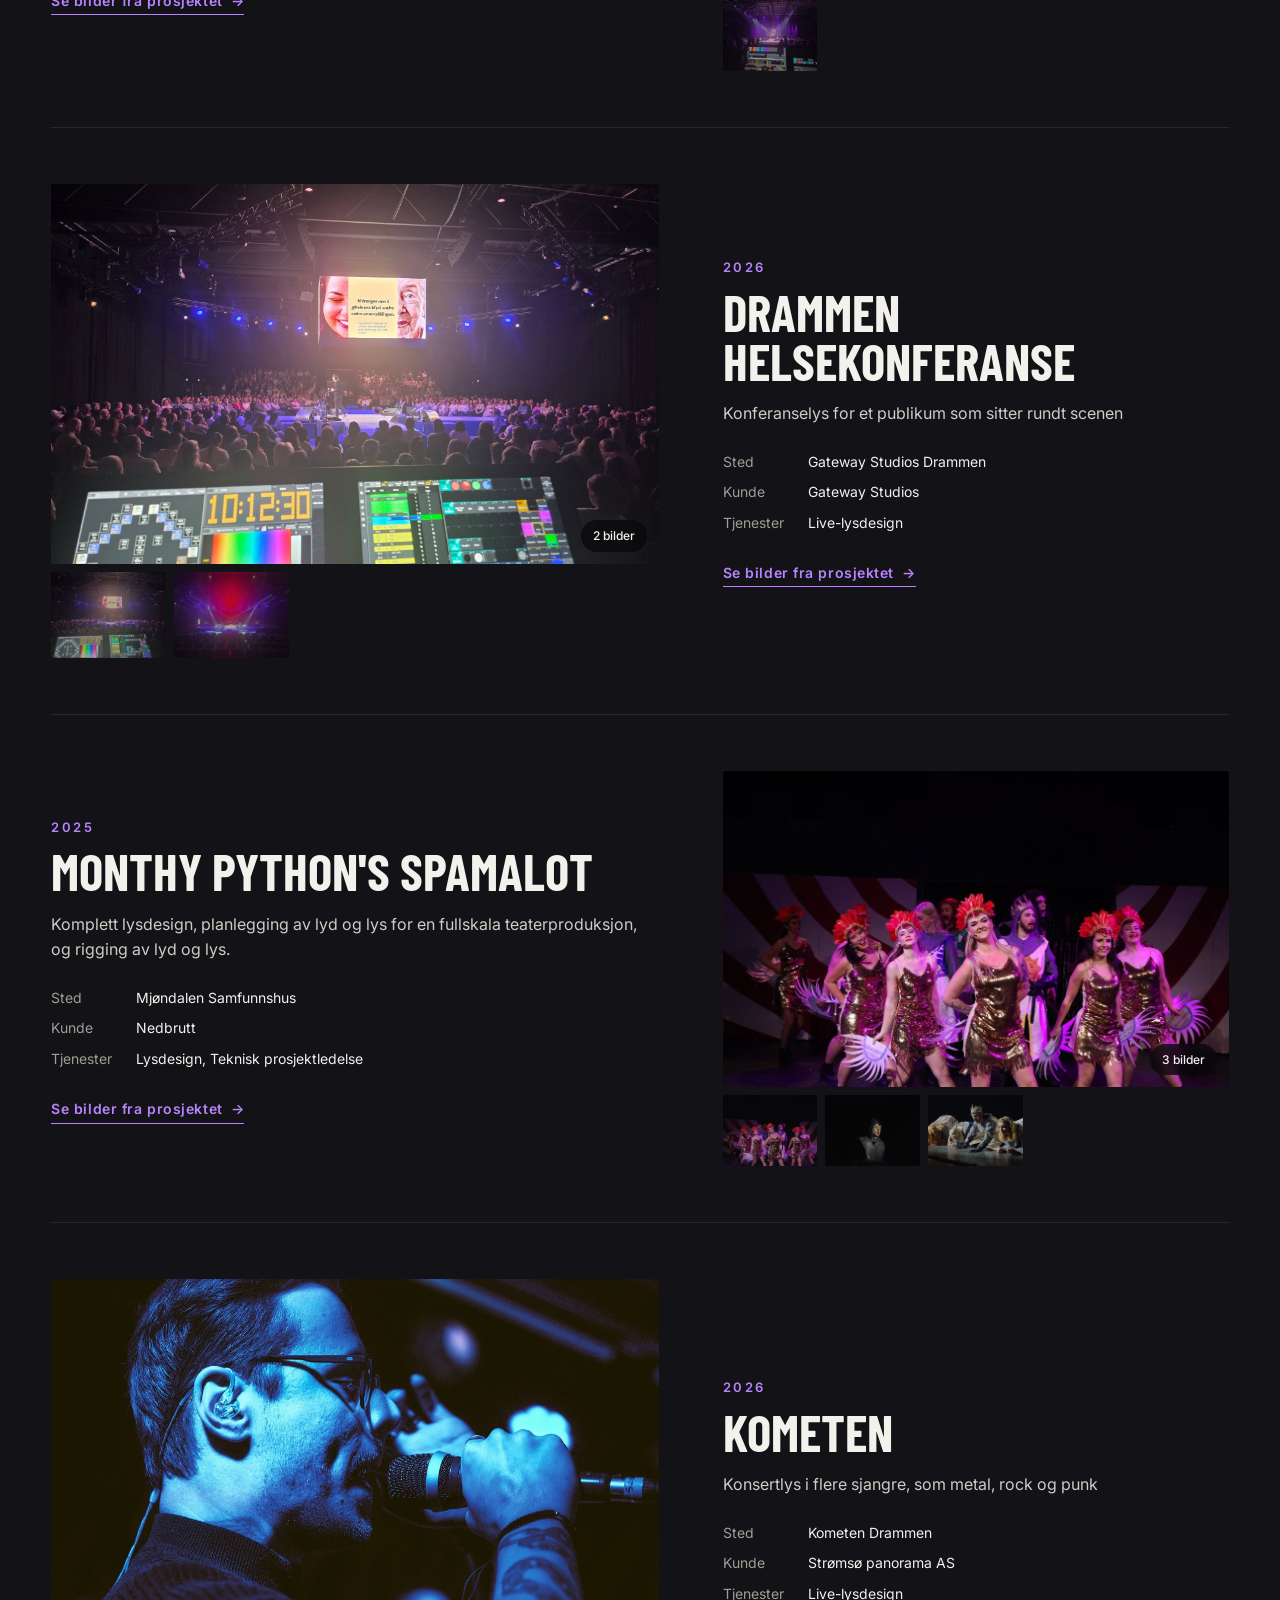
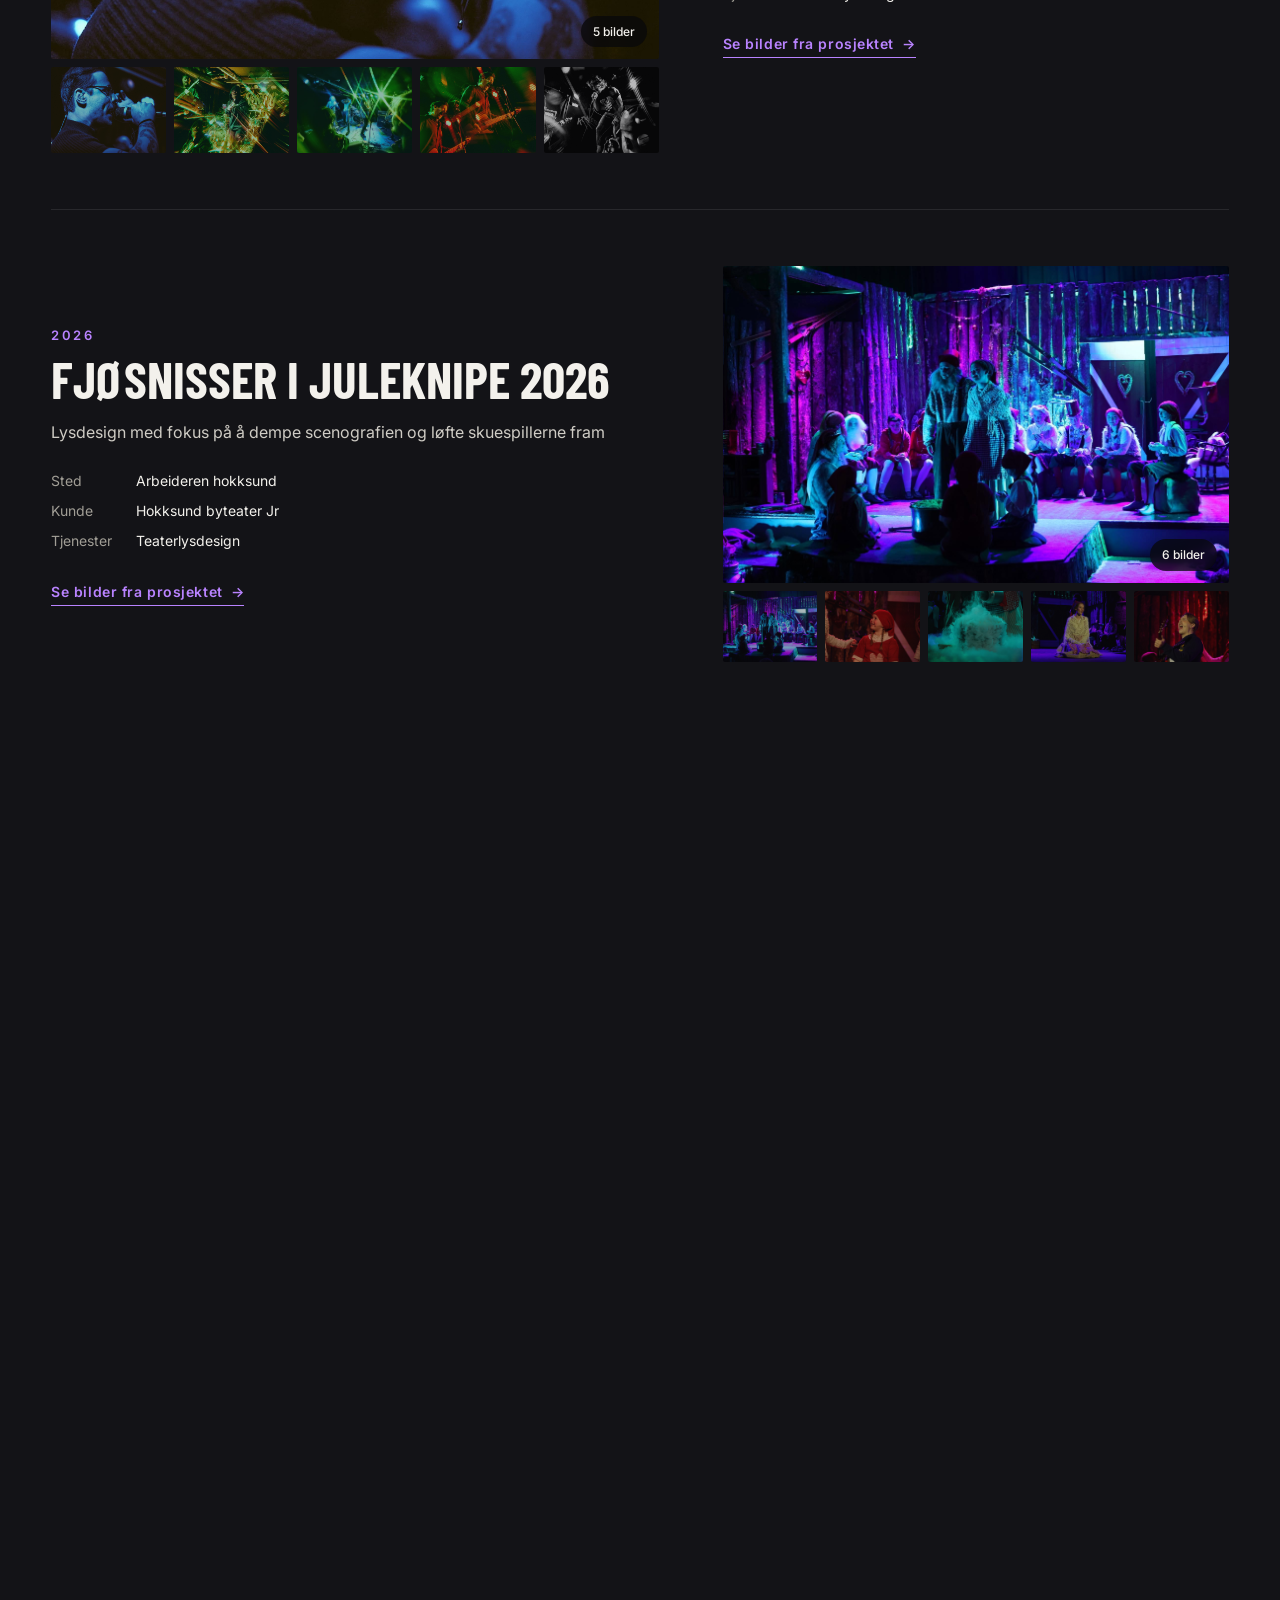
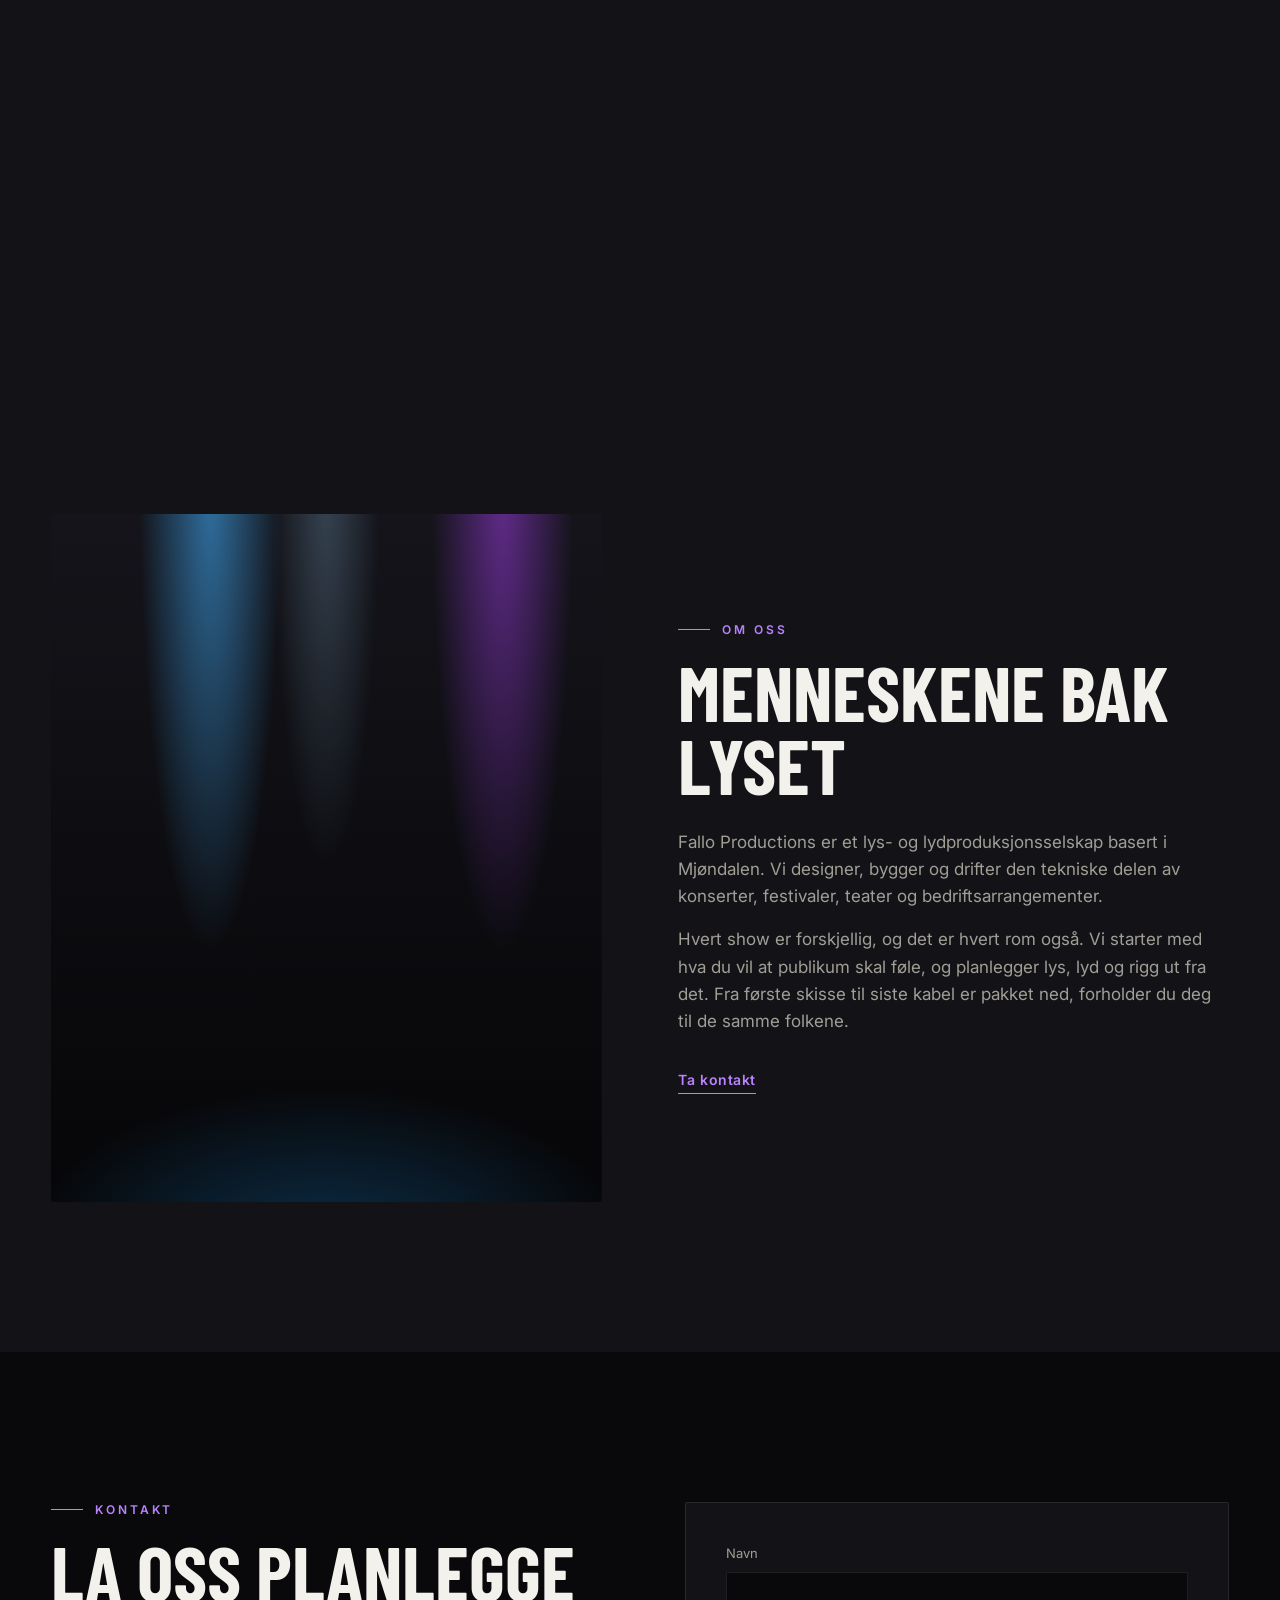
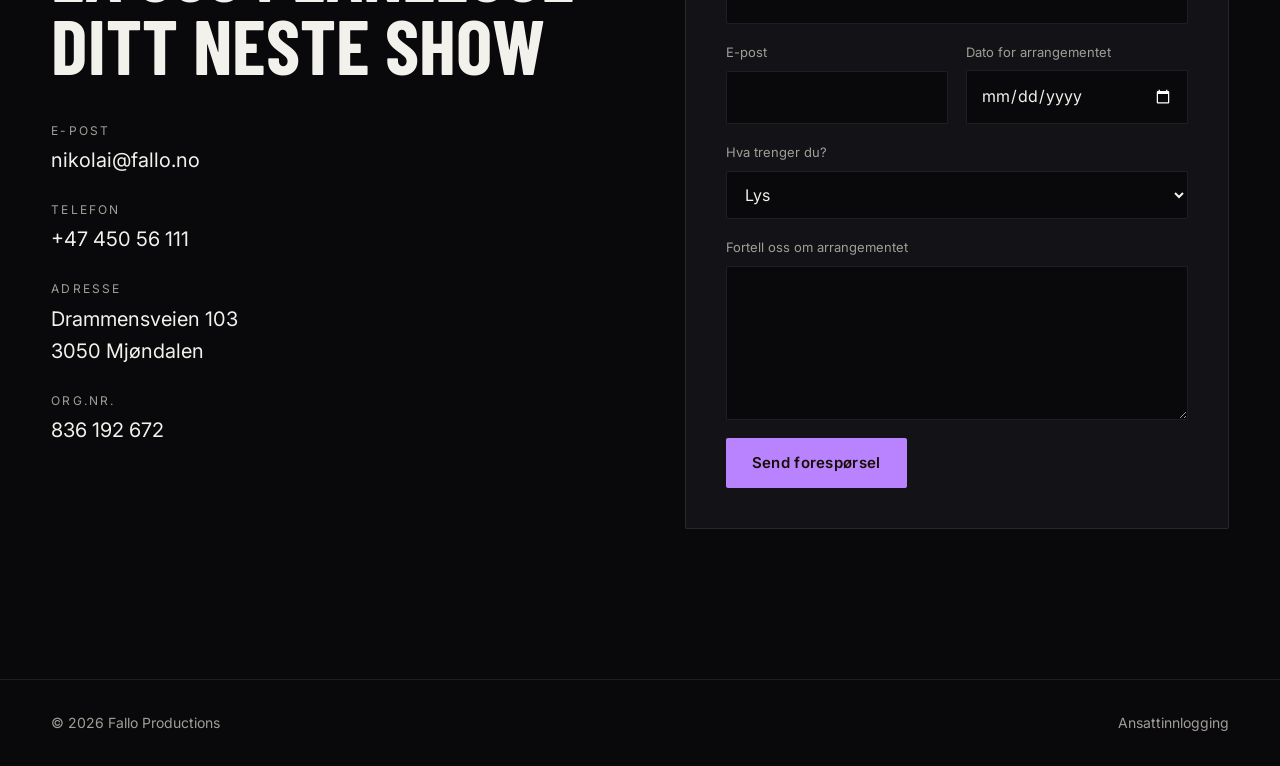
==== commit 006462d3: "norsk versjon lagt til" ====
--- a/index.html
+++ b/index.html
@@ -1,23 +1,28 @@
 <!doctype html>
-<html lang="en">
+<html lang="no">
 <head>
   <meta charset="utf-8">
   <meta name="viewport" content="width=device-width, initial-scale=1">
-  <title>Fallo Productions — Light &amp; Audio Production</title>
-  <meta name="description" content="Fallo Productions delivers lighting and audio production for concerts, festivals, theatre and corporate events.">
+  <!-- TEXT: the page text is set from js/i18n.js (Norwegian + English).
+       Edit texts there; the Norwegian written in this file is replaced when the page loads. -->
+  <title>Fallo Productions — Lys- og lydproduksjon</title>
+  <meta name="description" content="Fallo Productions leverer lys- og lydproduksjon til konserter, festivaler, teater og bedriftsarrangementer.">
 
   <!-- Favicon (the little icon in the browser tab) -->
   <link rel="icon" href="images/favicon.svg" type="image/svg+xml">
 
   <!-- Share preview: what shows up when the link is posted on Facebook, Messenger, LinkedIn etc.
-       og:url and og:image must be FULL web addresses. Update them if you move to your own domain. -->
+       og:url and og:image must be FULL web addresses. Update them if you move to your own domain.
+       These are read without running JavaScript, so they stay in Norwegian (the default language). -->
   <meta property="og:type" content="website">
   <meta property="og:site_name" content="Fallo Productions">
-  <meta property="og:title" content="Fallo Productions — Light &amp; Audio Production">
-  <meta property="og:description" content="Lighting design, sound design and technical production for concerts, festivals, theatre and corporate events.">
+  <meta property="og:locale" content="nb_NO">
+  <meta property="og:locale:alternate" content="en_GB">
+  <meta property="og:title" content="Fallo Productions — Lys- og lydproduksjon">
+  <meta property="og:description" content="Lysdesign, lyddesign og teknisk produksjon for konserter, festivaler, teater og bedriftsarrangementer.">
   <meta property="og:url" content="https://nf-06.github.io/Fallo-Productions/">
   <meta property="og:image" content="https://nf-06.github.io/Fallo-Productions/images/hero.jpg">
-  <meta property="og:image:alt" content="Stage lighting by Fallo Productions">
+  <meta property="og:image:alt" content="Scenelys av Fallo Productions">
   <meta name="twitter:card" content="summary_large_image">
   <link rel="preconnect" href="https://fonts.googleapis.com">
   <link rel="preconnect" href="https://fonts.gstatic.com" crossorigin>
@@ -28,7 +33,7 @@
 
   <!-- ============ HEADER ============ -->
   <header class="site-header">
-    <a class="logo" href="#home" aria-label="Fallo Productions – home">
+    <a class="logo" href="#home" aria-label="Fallo Productions – til toppen" data-i18n-aria="logo.home">
       <!-- LOGO: replace the SVG + text below with your own file, e.g.
            <img src="images/logo.svg" alt="Fallo Productions"> -->
       <svg viewBox="0 0 40 40" aria-hidden="true">
@@ -45,31 +50,36 @@
     </a>
 
     <div class="header-actions">
+      <!-- LANGUAGE SWITCH: the buttons' data-lang must match a language in js/i18n.js -->
+      <div class="lang-switch" role="group" aria-label="Språk" data-i18n-aria="lang.label">
+        <button type="button" data-lang="no" lang="no" aria-pressed="true">NO</button>
+        <button type="button" data-lang="en" lang="en" aria-pressed="false">EN</button>
+      </div>
       <!-- SOCIAL LINKS: replace the two addresses (href="...") with your own pages -->
-      <a class="social" href="https://www.instagram.com/fallo_showlys/" target="_blank" rel="noopener" aria-label="Fallo Productions on Instagram">
+      <a class="social" href="https://www.instagram.com/fallo_showlys/" target="_blank" rel="noopener" aria-label="Fallo Productions på Instagram" data-i18n-aria="social.instagram">
         <svg viewBox="0 0 24 24" aria-hidden="true"><rect x="3" y="3" width="18" height="18" rx="5" fill="none" stroke="currentColor" stroke-width="1.6"/><circle cx="12" cy="12" r="4" fill="none" stroke="currentColor" stroke-width="1.6"/><circle cx="17.3" cy="6.7" r="1.1" fill="currentColor"/></svg>
       </a>
-      <a class="social" href="https://www.facebook.com/profile.php?id=61553417455997" target="_blank" rel="noopener" aria-label="Fallo Productions on Facebook">
+      <a class="social" href="https://www.facebook.com/profile.php?id=61553417455997" target="_blank" rel="noopener" aria-label="Fallo Productions på Facebook" data-i18n-aria="social.facebook">
         <svg viewBox="0 0 24 24" aria-hidden="true"><path d="M13.5 21v-7.5h2.6l.4-3h-3V8.6c0-.9.3-1.5 1.5-1.5h1.6V4.4c-.3 0-1.2-.1-2.3-.1-2.3 0-3.8 1.4-3.8 3.9v2.3H8v3h2.5V21z" fill="currentColor"/></svg>
       </a>
-      <button class="menu-toggle" aria-expanded="false" aria-controls="site-menu" aria-label="Open menu">
+      <button class="menu-toggle" aria-expanded="false" aria-controls="site-menu" aria-label="Åpne meny">
         <span></span><span></span><span></span>
       </button>
     </div>
   </header>
 
   <!-- ============ HAMBURGER MENU ============ -->
-  <nav class="menu" id="site-menu" aria-label="Main">
+  <nav class="menu" id="site-menu" aria-label="Hovedmeny" data-i18n-aria="menu.label">
     <ul>
-      <li><a class="menu__link" style="--i:0" href="#home"><small>01</small>Home</a></li>
-      <li><a class="menu__link" style="--i:1" href="#showcase"><small>02</small>Showcase</a></li>
-      <li><a class="menu__link" style="--i:2" href="#portfolio"><small>03</small>Portfolio</a></li>
-      <li><a class="menu__link" style="--i:3" href="#works"><small>04</small>Previous works</a></li>
-      <li><a class="menu__link" style="--i:4" href="#about"><small>05</small>About</a></li>
-      <li><a class="menu__link" style="--i:5" href="#contact"><small>06</small>Contact</a></li>
+      <li><a class="menu__link" style="--i:0" href="#home"><small>01</small><span data-i18n="nav.home">Hjem</span></a></li>
+      <li><a class="menu__link" style="--i:1" href="#showcase"><small>02</small><span data-i18n="nav.showcase">Utvalgte show</span></a></li>
+      <li><a class="menu__link" style="--i:2" href="#portfolio"><small>03</small><span data-i18n="nav.portfolio">Portefølje</span></a></li>
+      <li><a class="menu__link" style="--i:3" href="#works"><small>04</small><span data-i18n="nav.works">Tidligere arbeid</span></a></li>
+      <li><a class="menu__link" style="--i:4" href="#about"><small>05</small><span data-i18n="nav.about">Om oss</span></a></li>
+      <li><a class="menu__link" style="--i:5" href="#contact"><small>06</small><span data-i18n="nav.contact">Kontakt</span></a></li>
     </ul>
     <div class="menu__footer">
-      <a class="btn btn--ghost" href="login.html">Staff login</a>
+      <a class="btn btn--ghost" href="login.html" data-i18n="staff.login">Ansattinnlogging</a>
       <span>nikolai@fallo.no</span>
       <span>+47 450 56 111</span>
     </div>
@@ -81,48 +91,48 @@
       <!-- Hero photo: put your image at images/hero.jpg -->
       <div class="hero__media" data-bg="images/hero.jpg" data-parallax></div>
       <div class="hero__content">
-        <p class="eyebrow">Event production</p>
-        <h1>We make the moment </h1>
-        <p class="lede">Lighting design, Sound design and technical production for concerts, festivals, theatre and corporate events.</p>
+        <p class="eyebrow" data-i18n="hero.eyebrow">Arrangementsproduksjon</p>
+        <h1 data-i18n="hero.title">Vi skaper øyeblikket</h1>
+        <p class="lede" data-i18n="hero.lede">Lysdesign, lyddesign og teknisk produksjon for konserter, festivaler, teater og bedriftsarrangementer.</p>
         <div class="hero__actions">
-          <a class="btn" href="#works">See our work</a>
-          <a class="btn btn--ghost" href="#contact">Request a quote</a>
-        </div>
-      </div>
-      <a class="scroll-cue" href="#showcase">Scroll</a>
+          <a class="btn" href="#works" data-i18n="hero.cta.work">Se arbeidet vårt</a>
+          <a class="btn btn--ghost" href="#contact" data-i18n="hero.cta.quote">Be om tilbud</a>
+        </div>
+      </div>
+      <a class="scroll-cue" href="#showcase" data-i18n="hero.scroll">Bla ned</a>
     </section>
 
     <!-- ============ SCROLL SHOWCASE ============ -->
     <section class="showcase" id="showcase">
       <div class="section__inner showcase__intro">
-        <p class="eyebrow">Selected shows</p>
-        <h2>Recent productions</h2>
+        <p class="eyebrow" data-i18n="showcase.eyebrow">Utvalgte show</p>
+        <h2 data-i18n="showcase.title">Siste produksjoner</h2>
       </div>
       <div id="showcase-list"></div>
     </section>
 
     <!-- ============ SERVICES ============ -->
-    <section class="services" aria-label="Services">
+    <section class="services" aria-label="Tjenester" data-i18n-aria="services.label">
       <div class="services__grid">
         <div class="service">
           <svg viewBox="0 0 24 24" aria-hidden="true"><path d="M9 3h6l-1 4h-4zM10 7h4l6 14H4z" fill="none" stroke="currentColor" stroke-width="1.5" stroke-linejoin="round"/></svg>
-          <h3>Lighting</h3>
-          <p>Design, programming and operation — from intimate stages to arena rigs.</p>
+          <h3 data-i18n="services.lighting.title">Lys</h3>
+          <p data-i18n="services.lighting.text">Design, programmering og kjøring – fra intime scener til store arenarigger.</p>
         </div>
         <div class="service">
           <svg viewBox="0 0 24 24" aria-hidden="true"><path d="M4 9h4l5-4v14l-5-4H4zM16.5 8.5a5 5 0 0 1 0 7M19 6a8.5 8.5 0 0 1 0 12" fill="none" stroke="currentColor" stroke-width="1.5" stroke-linejoin="round" stroke-linecap="round"/></svg>
-          <h3>Audio</h3>
-          <p>PA systems, monitoring and engineering tuned for every room.</p>
+          <h3 data-i18n="services.audio.title">Lyd</h3>
+          <p data-i18n="services.audio.text">PA-anlegg, monitorering og lydteknikk tilpasset hvert rom.</p>
         </div>
         <div class="service">
           <svg viewBox="0 0 24 24" aria-hidden="true"><path d="M3 5h18M5 5v14M19 5v14M5 9l14 0M8 5l-3 4M16 5l3 4" fill="none" stroke="currentColor" stroke-width="1.5" stroke-linecap="round"/></svg>
-          <h3>Rigging &amp; stage</h3>
-          <p>Truss, staging and power distribution, safely installed.</p>
+          <h3 data-i18n="services.rigging.title">Rigg og scene</h3>
+          <p data-i18n="services.rigging.text">Truss, scene og strømfordeling, trygt montert.</p>
         </div>
         <div class="service">
           <svg viewBox="0 0 24 24" aria-hidden="true"><rect x="3" y="7" width="18" height="13" rx="1.5" fill="none" stroke="currentColor" stroke-width="1.5"/><path d="M8 7V4h8v3M3 12h18" fill="none" stroke="currentColor" stroke-width="1.5"/></svg>
-          <h3>Rental</h3>
-          <p>Well-maintained lighting and audio equipment, ready to go.</p>
+          <h3 data-i18n="services.rental.title">Utleie</h3>
+          <p data-i18n="services.rental.text">Godt vedlikeholdt lys- og lydutstyr, klart til bruk.</p>
         </div>
       </div>
     </section>
@@ -132,12 +142,12 @@
       <div class="section__inner">
         <div class="section__head">
           <div>
-            <p class="eyebrow">Portfolio</p>
-            <h2>Gallery</h2>
-          </div>
-          <p>A look at our lighting and sound across different events. Select a photo to view it full size.</p>
-        </div>
-        <div class="filters" id="gallery-filters" role="group" aria-label="Filter photos"></div>
+            <p class="eyebrow" data-i18n="gallery.eyebrow">Portefølje</p>
+            <h2 data-i18n="gallery.title">Galleri</h2>
+          </div>
+          <p data-i18n="gallery.text">Et innblikk i lys og lyd fra ulike arrangementer. Velg et bilde for å se det i full størrelse.</p>
+        </div>
+        <div class="filters" id="gallery-filters" role="group" aria-label="Filtrer bilder" data-i18n-aria="gallery.filterLabel"></div>
         <div class="gallery" id="gallery"></div>
       </div>
     </section>
@@ -147,29 +157,29 @@
       <div class="section__inner">
         <div class="section__head">
           <div>
-            <p class="eyebrow">Previous works</p>
-            <h2>Projects</h2>
-          </div>
-          <p>Some of the productions we've delivered, with photos from each one.</p>
+            <p class="eyebrow" data-i18n="works.eyebrow">Tidligere arbeid</p>
+            <h2 data-i18n="works.title">Prosjekter</h2>
+          </div>
+          <p data-i18n="works.text">Noen av produksjonene vi har levert, med bilder fra hver av dem.</p>
         </div>
         <div class="works" id="works-list"></div>
       </div>
     </section>
 
     <!-- ============ ABOUT ============ -->
-    <!-- ABOUT: rewrite the text below in your own words.
+    <!-- ABOUT: the text is in js/i18n.js (search for "about.").
          Photo: put a picture of you / the team at images/about.jpg -->
     <section class="section section--alt" id="about">
       <div class="section__inner about__grid">
-        <div class="about__media" data-bg="images/about.jpg" role="img" aria-label="The Fallo Productions team"></div>
+        <div class="about__media" data-bg="images/about.jpg" role="img" aria-label="Teamet i Fallo Productions" data-i18n-aria="about.photoLabel"></div>
         <div>
-          <p class="eyebrow">About</p>
-          <h2>The people behind the light</h2>
+          <p class="eyebrow" data-i18n="about.eyebrow">Om oss</p>
+          <h2 data-i18n="about.title">Menneskene bak lyset</h2>
           <div class="about__text">
-            <p>Fallo Productions is a lighting and audio production company based in Mjøndalen. We design, build and run the technical side of concerts, festivals, theatre and corporate events.</p>
-            <p>Every show is different, and so is every room. We start with what you want the audience to feel, then plan the light, sound and rigging to make it happen. From the first sketch to the last cable packed away, you deal with the same people.</p>
-          </div>
-          <a class="link-arrow" href="#contact">Get in touch</a>
+            <p data-i18n="about.p1">Fallo Productions er et kys- og lydproduksjonsselskap i Mjøndalen. vi startet i 2021 på hobbybasis, men med rask utvikling ble det opprettet enk i 2025</p>
+            <p data-i18n="about.p2">Hvert show er forskjellig, og det er hvert rom også. Vi starter med hva du vil at publikum skal føle, og planlegger lys, lyd og rigg ut fra det. Fra første skisse til siste kabel er pakket ned, forholder du deg til de samme folkene.</p>
+          </div>
+          <a class="link-arrow" href="#contact" data-i18n="about.cta">Ta kontakt</a>
         </div>
       </div>
     </section>
@@ -178,44 +188,46 @@
     <section class="section" id="contact">
       <div class="section__inner contact__grid">
         <div>
-          <p class="eyebrow">Contact</p>
-          <h2>Let's plan your next show</h2>
+          <p class="eyebrow" data-i18n="contact.eyebrow">Kontakt</p>
+          <h2 data-i18n="contact.title">La oss planlegge ditt neste show</h2>
           <!-- CONTACT DETAILS: replace the placeholders below -->
           <dl class="contact__list">
-            <div><dt>Email</dt><dd><a href="mailto:nikolai@fallo.no">nikolai@fallo.no</a></dd></div>
-            <div><dt>Phone</dt><dd><a href="tel:+4745056111">+47 450 56 111</a></dd></div>
-            <div><dt>Address</dt><dd>Drammensveien 103<br>3050 mjøndalen</dd></div>
-            <div><dt>Org. no.</dt><dd>836 192 672</dd></div>
+            <div><dt data-i18n="contact.email">E-post</dt><dd><a href="mailto:nikolai@fallo.no">nikolai@fallo.no</a></dd></div>
+            <div><dt data-i18n="contact.phone">Telefon</dt><dd><a href="tel:+4745056111">+47 450 56 111</a></dd></div>
+            <div><dt data-i18n="contact.address">Adresse</dt><dd>Drammensveien 103<br>3050 Mjøndalen</dd></div>
+            <div><dt data-i18n="contact.orgNo">Org.nr.</dt><dd>836 192 672</dd></div>
           </dl>
         </div>
 
         <form class="contact__form" id="contact-form" data-email="Nikolai@fallo.no">
           <div class="field">
-            <label for="cf-name">Name</label>
+            <label for="cf-name" data-i18n="form.name">Navn</label>
             <input id="cf-name" name="name" autocomplete="name" required>
           </div>
           <div class="field-row">
             <div class="field">
-              <label for="cf-email">Email</label>
+              <label for="cf-email" data-i18n="form.email">E-post</label>
               <input id="cf-email" name="email" type="email" autocomplete="email" required>
             </div>
             <div class="field">
-              <label for="cf-date">Event date</label>
+              <label for="cf-date" data-i18n="form.date">Dato for arrangementet</label>
               <input id="cf-date" name="date" type="date">
             </div>
           </div>
           <div class="field">
-            <label for="cf-type">What do you need?</label>
+            <label for="cf-type" data-i18n="form.type">Hva trenger du?</label>
+            <!-- value="..." is what gets saved in the Inquiries tab (kept in English so it's
+                 the same whichever language the visitor picked). The visible text is translated. -->
             <select id="cf-type" name="type">
-              <option>Lighting</option>
-              <option>Audio</option>
-              <option>Lighting &amp; audio</option>
-              <option>Equipment rental</option>
-              <option>Other</option>
+              <option value="Lighting" data-i18n="form.type.lighting">Lys</option>
+              <option value="Audio" data-i18n="form.type.audio">Lyd</option>
+              <option value="Lighting & audio" data-i18n="form.type.both">Lys og lyd</option>
+              <option value="Equipment rental" data-i18n="form.type.rental">Utleie av utstyr</option>
+              <option value="Other" data-i18n="form.type.other">Annet</option>
             </select>
           </div>
           <div class="field">
-            <label for="cf-msg">Tell us about the event</label>
+            <label for="cf-msg" data-i18n="form.message">Fortell oss om arrangementet</label>
             <textarea id="cf-msg" name="message" rows="5" required></textarea>
           </div>
           <!-- Spam trap: hidden from people, but spam bots fill it in. Leave it empty. -->
@@ -223,7 +235,7 @@
             <label for="cf-website">Website</label>
             <input id="cf-website" name="website" tabindex="-1" autocomplete="off">
           </div>
-          <button class="btn" type="submit">Send enquiry</button>
+          <button class="btn" type="submit" data-i18n="form.submit">Send forespørsel</button>
           <p class="form-status" id="cf-status" role="status" aria-live="polite"></p>
         </form>
       </div>
@@ -233,25 +245,26 @@
   <footer class="site-footer">
     <div class="section__inner footer__inner">
       <span>© <span id="year"></span> Fallo Productions</span>
-      <a href="login.html">Staff login</a>
+      <a href="login.html" data-i18n="staff.login">Ansattinnlogging</a>
     </div>
   </footer>
 
   <!-- ============ LIGHTBOX ============ -->
-  <div class="lightbox" id="lightbox" role="dialog" aria-modal="true" aria-label="Photo viewer">
+  <div class="lightbox" id="lightbox" role="dialog" aria-modal="true" aria-label="Bildevisning" data-i18n-aria="lightbox.label">
     <div class="lightbox__bar">
       <span class="lightbox__counter" id="lb-counter"></span>
-      <button class="lightbox__close" id="lb-close" aria-label="Close">✕</button>
+      <button class="lightbox__close" id="lb-close" aria-label="Lukk" data-i18n-aria="lightbox.close">✕</button>
     </div>
     <div class="lightbox__stage" id="lb-stage">
       <img id="lb-img" alt="" hidden>
-      <button class="lightbox__nav lightbox__nav--prev" id="lb-prev" aria-label="Previous photo">‹</button>
-      <button class="lightbox__nav lightbox__nav--next" id="lb-next" aria-label="Next photo">›</button>
+      <button class="lightbox__nav lightbox__nav--prev" id="lb-prev" aria-label="Forrige bilde" data-i18n-aria="lightbox.prev">‹</button>
+      <button class="lightbox__nav lightbox__nav--next" id="lb-next" aria-label="Neste bilde" data-i18n-aria="lightbox.next">›</button>
     </div>
     <p class="lightbox__caption" id="lb-caption"></p>
   </div>
 
   <script src="js/config.js"></script>
+  <script src="js/i18n.js"></script>
   <script src="js/main.js"></script>
 </body>
 </html>
--- a/css/style.css
+++ b/css/style.css
@@ -86,6 +86,21 @@
   transition: color 0.2s;
 }
 .social svg { width: 22px; height: 22px; }
+
+/* NO / EN language switch */
+.lang-switch { display: flex; margin-right: 6px; }
+.lang-switch button {
+  min-width: 32px;
+  height: 32px;
+  padding: 0 4px;
+  font: 600 13px var(--font-body);
+  letter-spacing: 0.08em;
+  color: var(--muted);
+  transition: color 0.2s;
+}
+.lang-switch button + button { border-left: 1px solid var(--line); }
+.lang-switch button:hover { color: var(--text); }
+.lang-switch button[aria-pressed="true"] { color: var(--accent); }
 .social:hover { color: var(--accent); }
 
 /* Hamburger */
@@ -552,6 +567,8 @@
   .header-actions { gap: 0; }
   .social { width: 36px; }
   .social svg { width: 20px; height: 20px; }
+  .lang-switch { margin-right: 2px; }
+  .lang-switch button { min-width: 28px; font-size: 12px; }
   .scroll-cue { display: none; }
   .services__grid { grid-template-columns: 1fr; }
   .service { border-left: 0; }
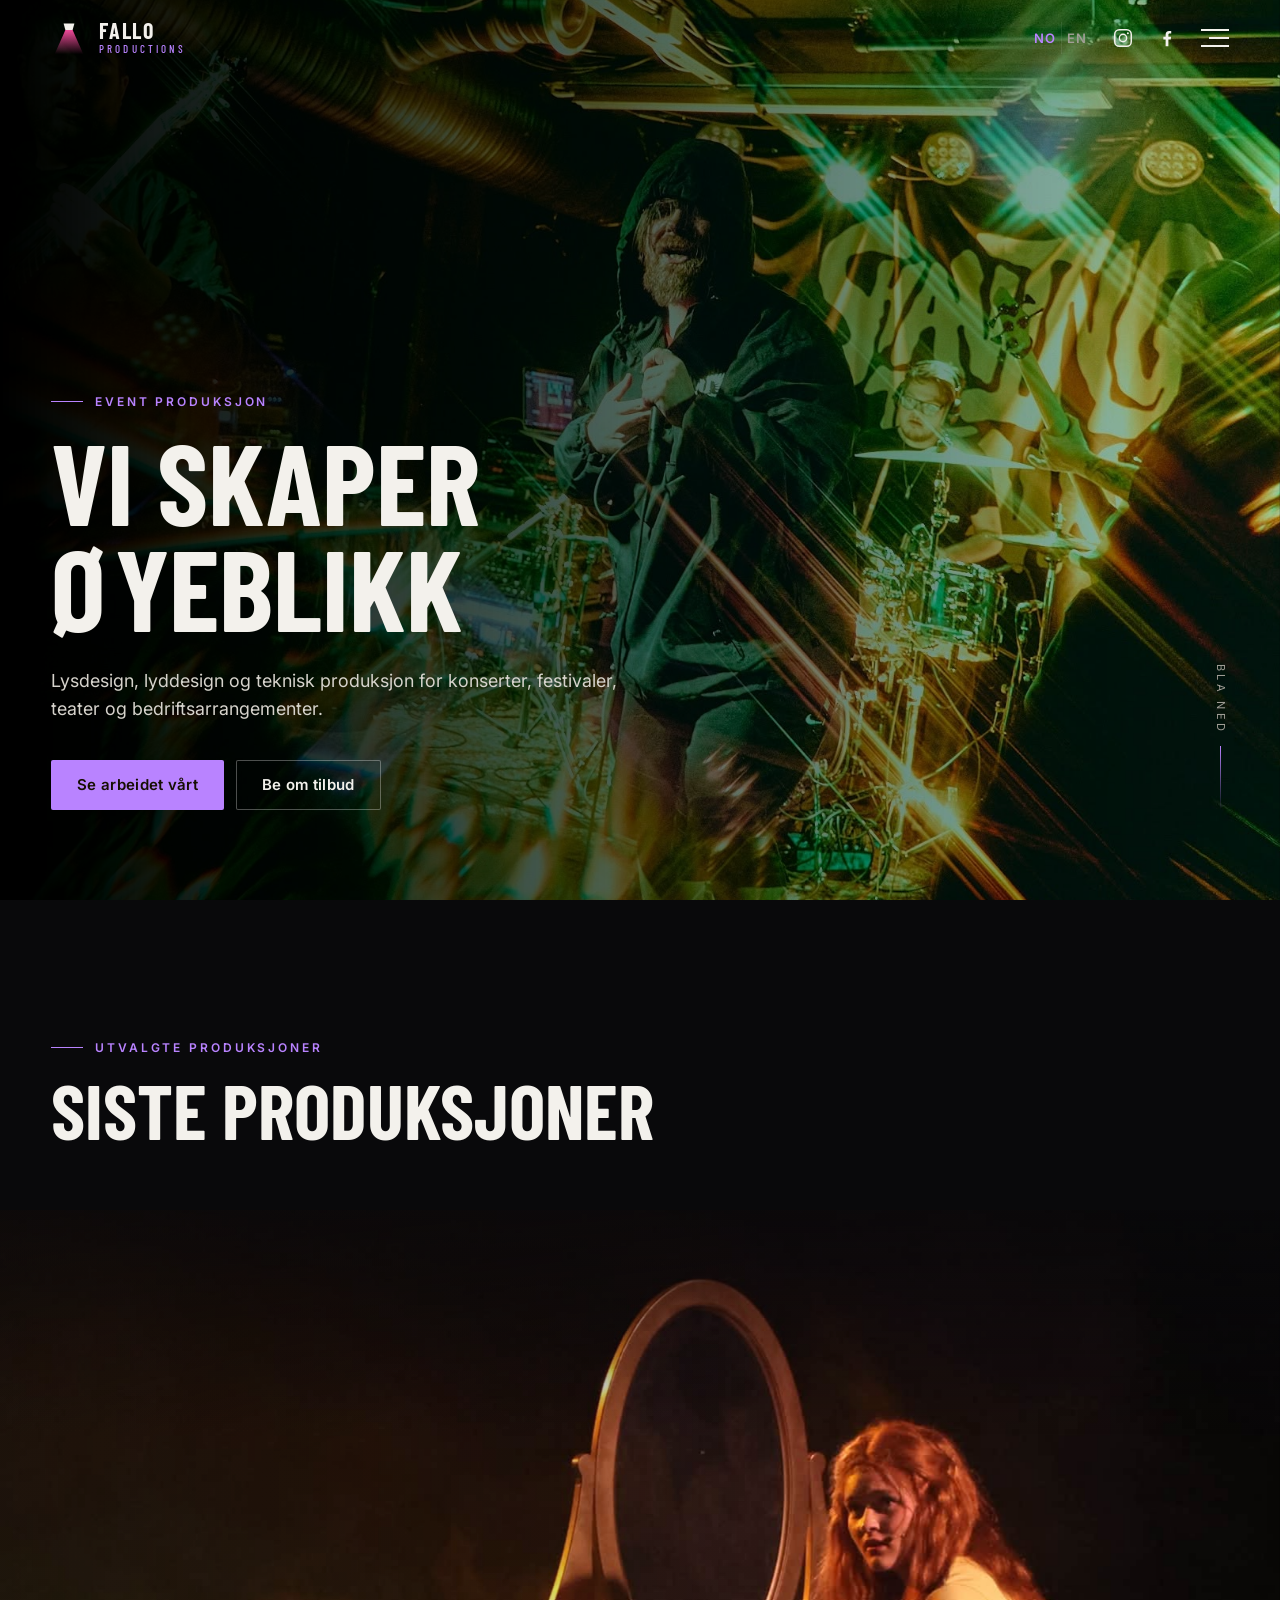
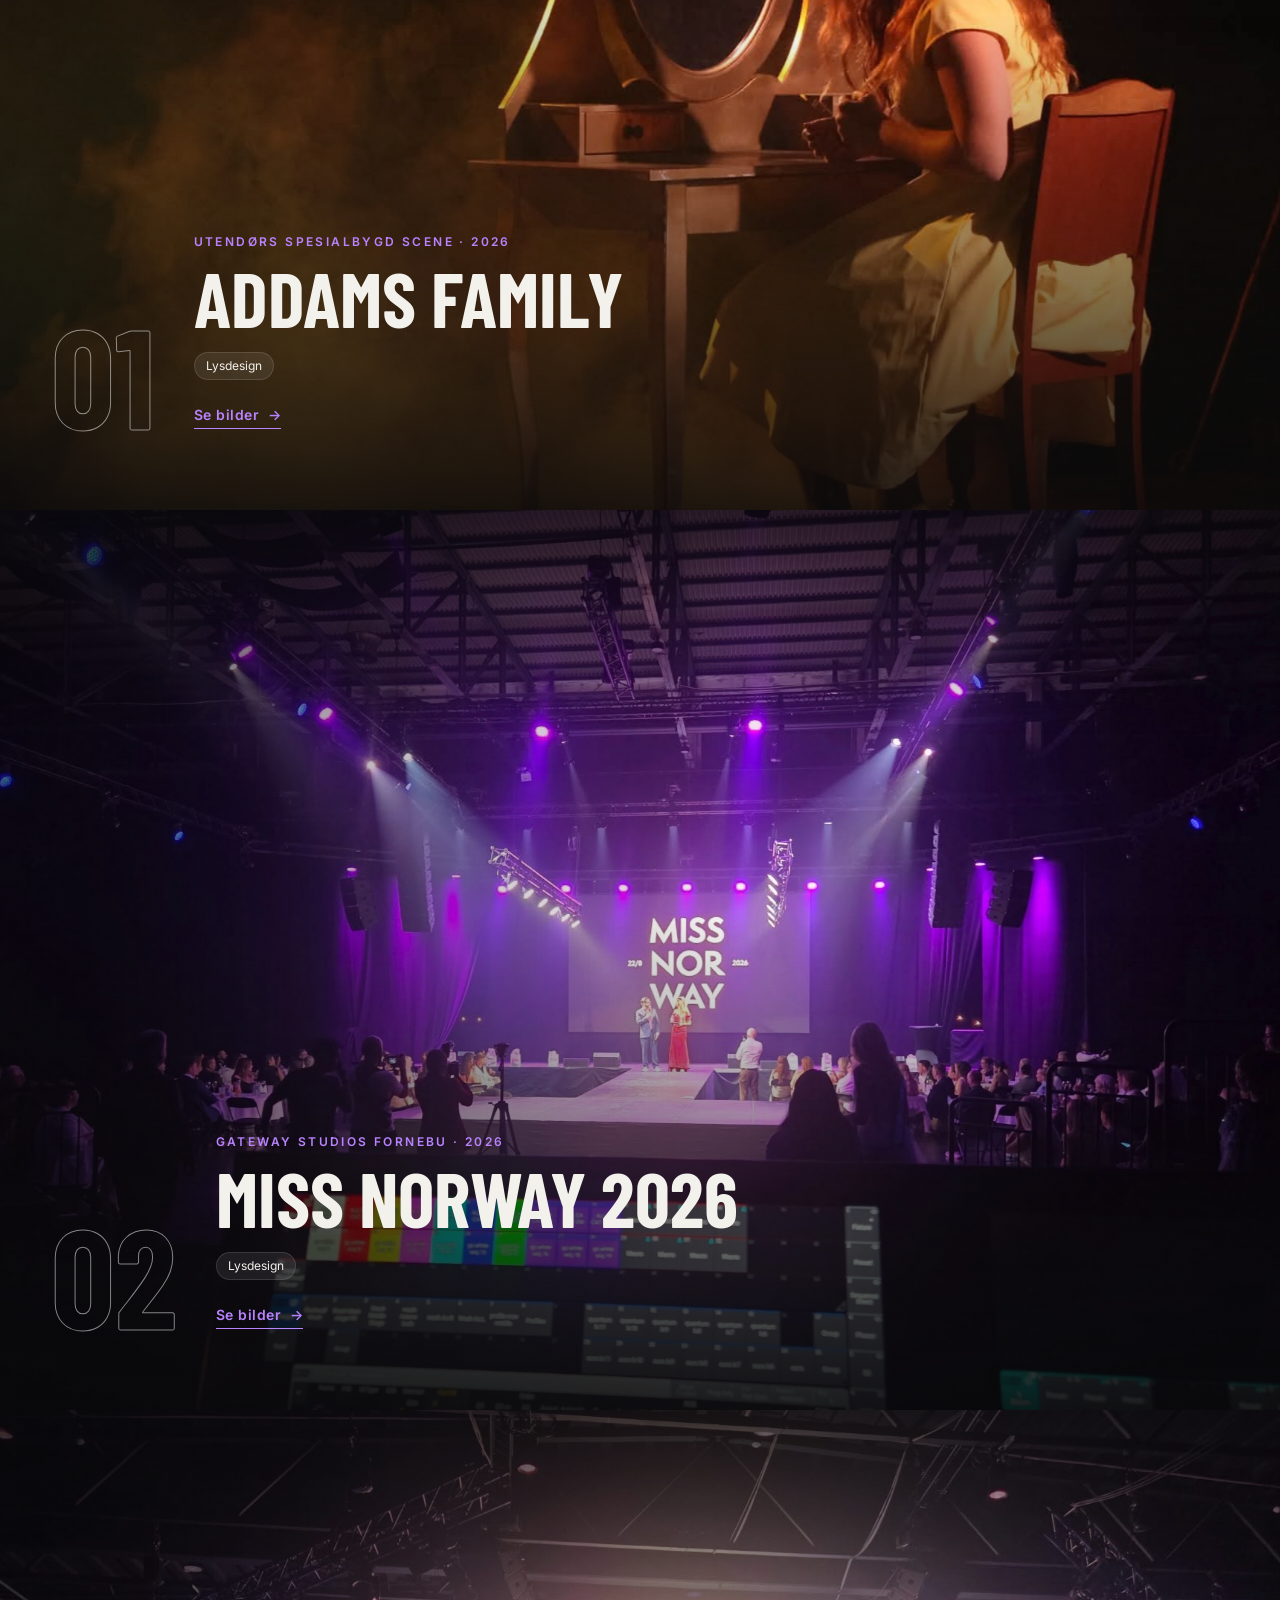
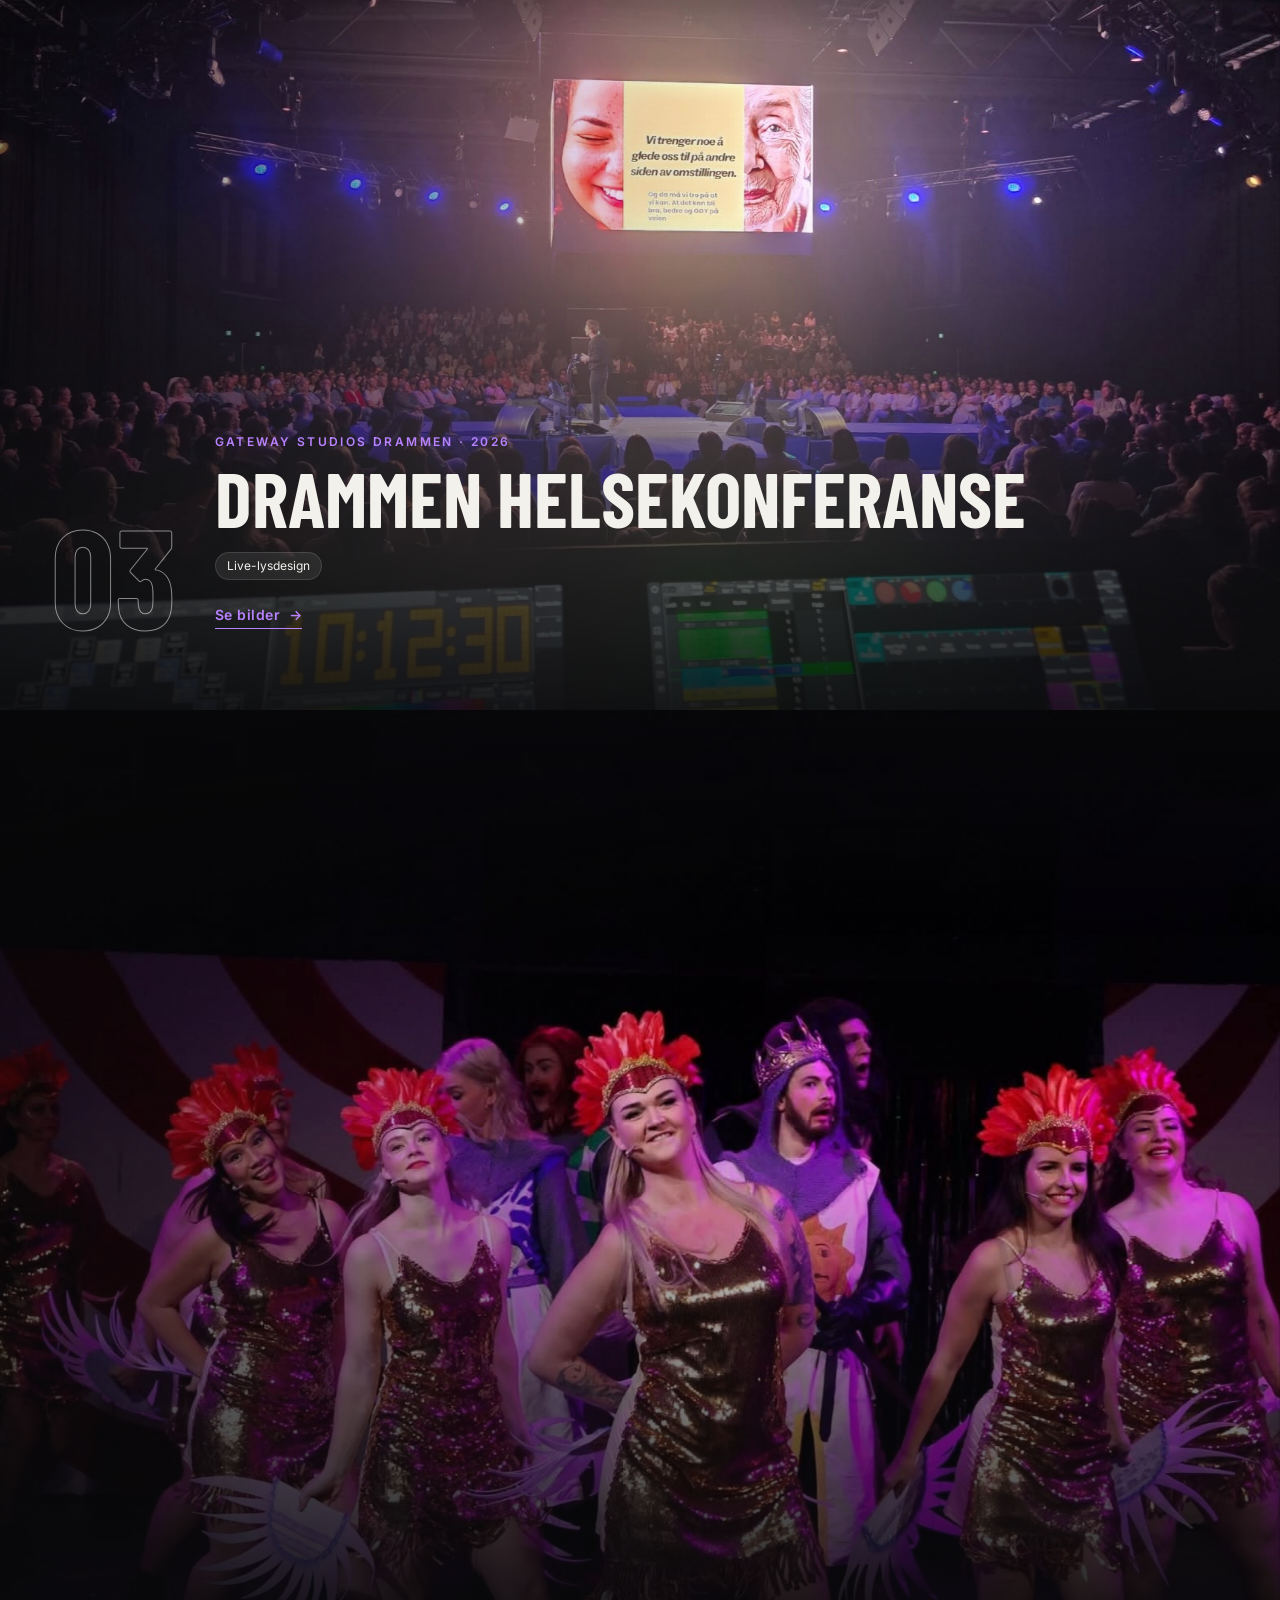
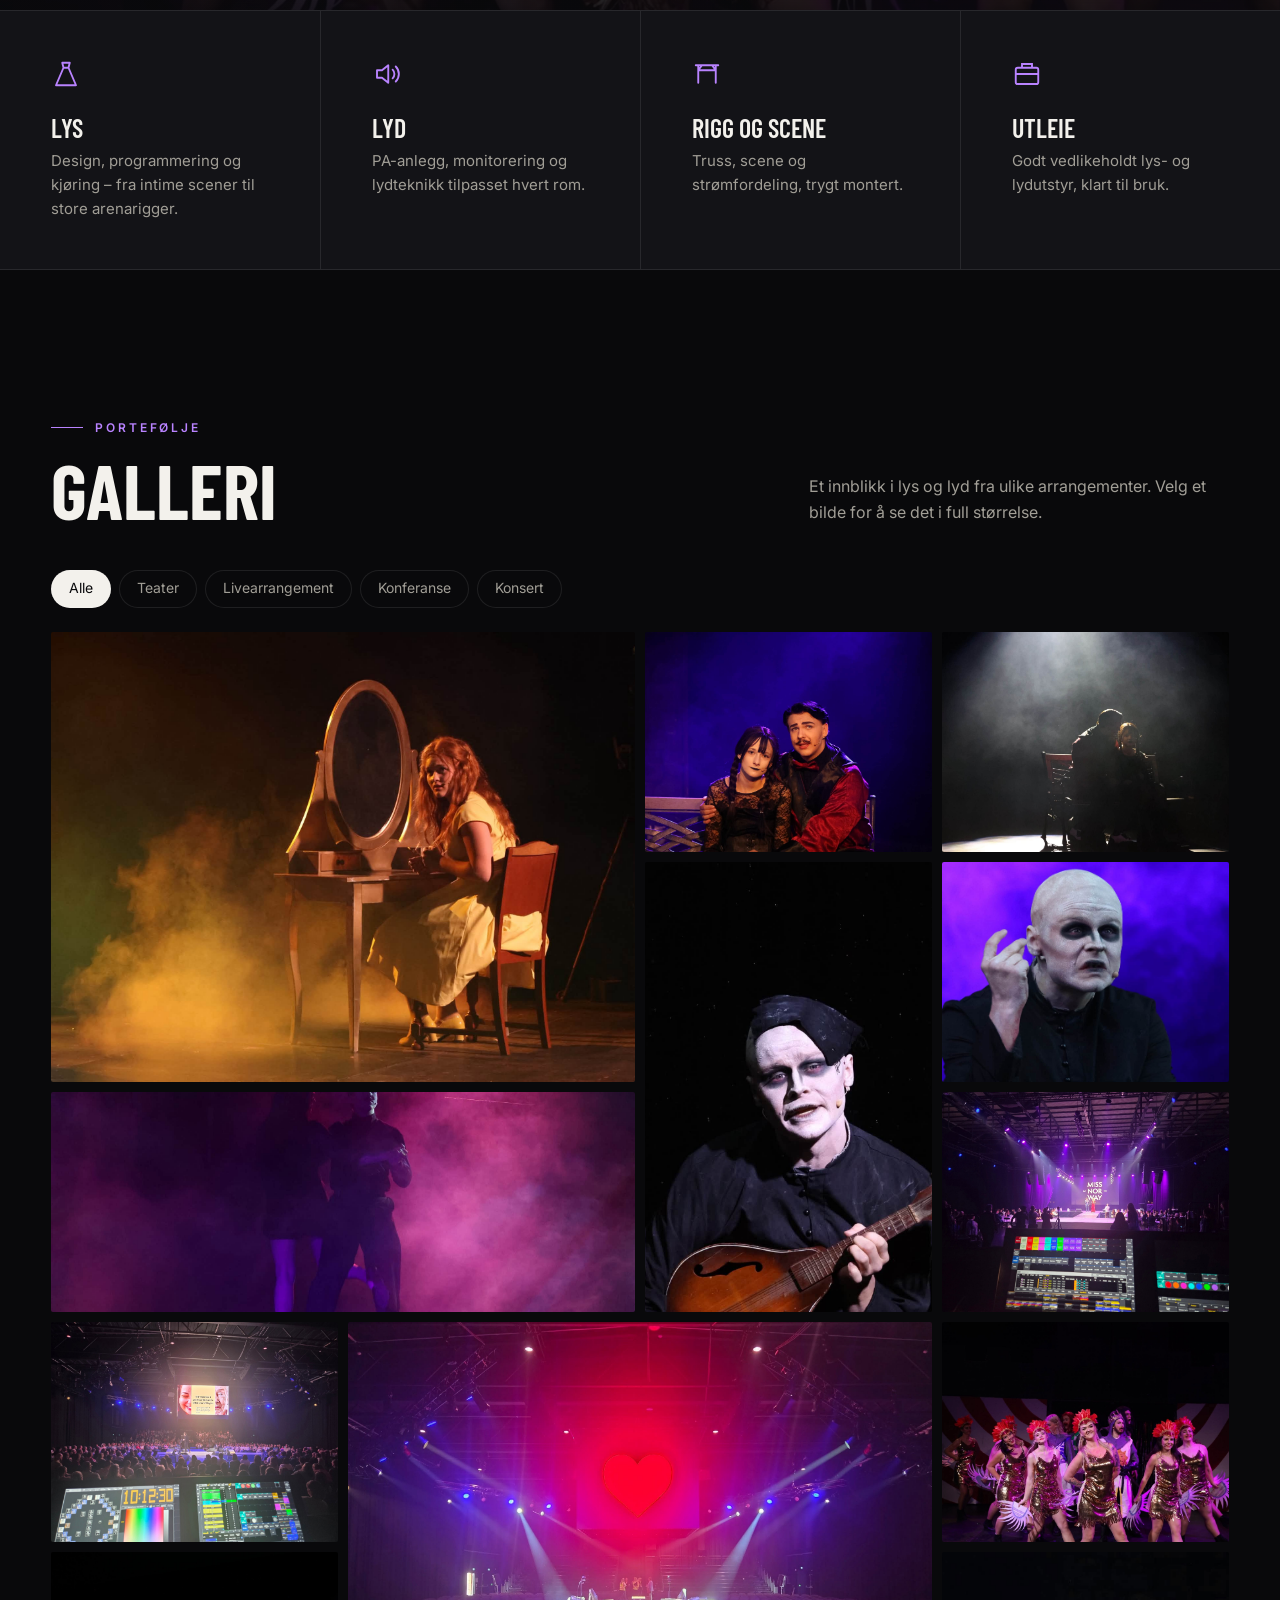
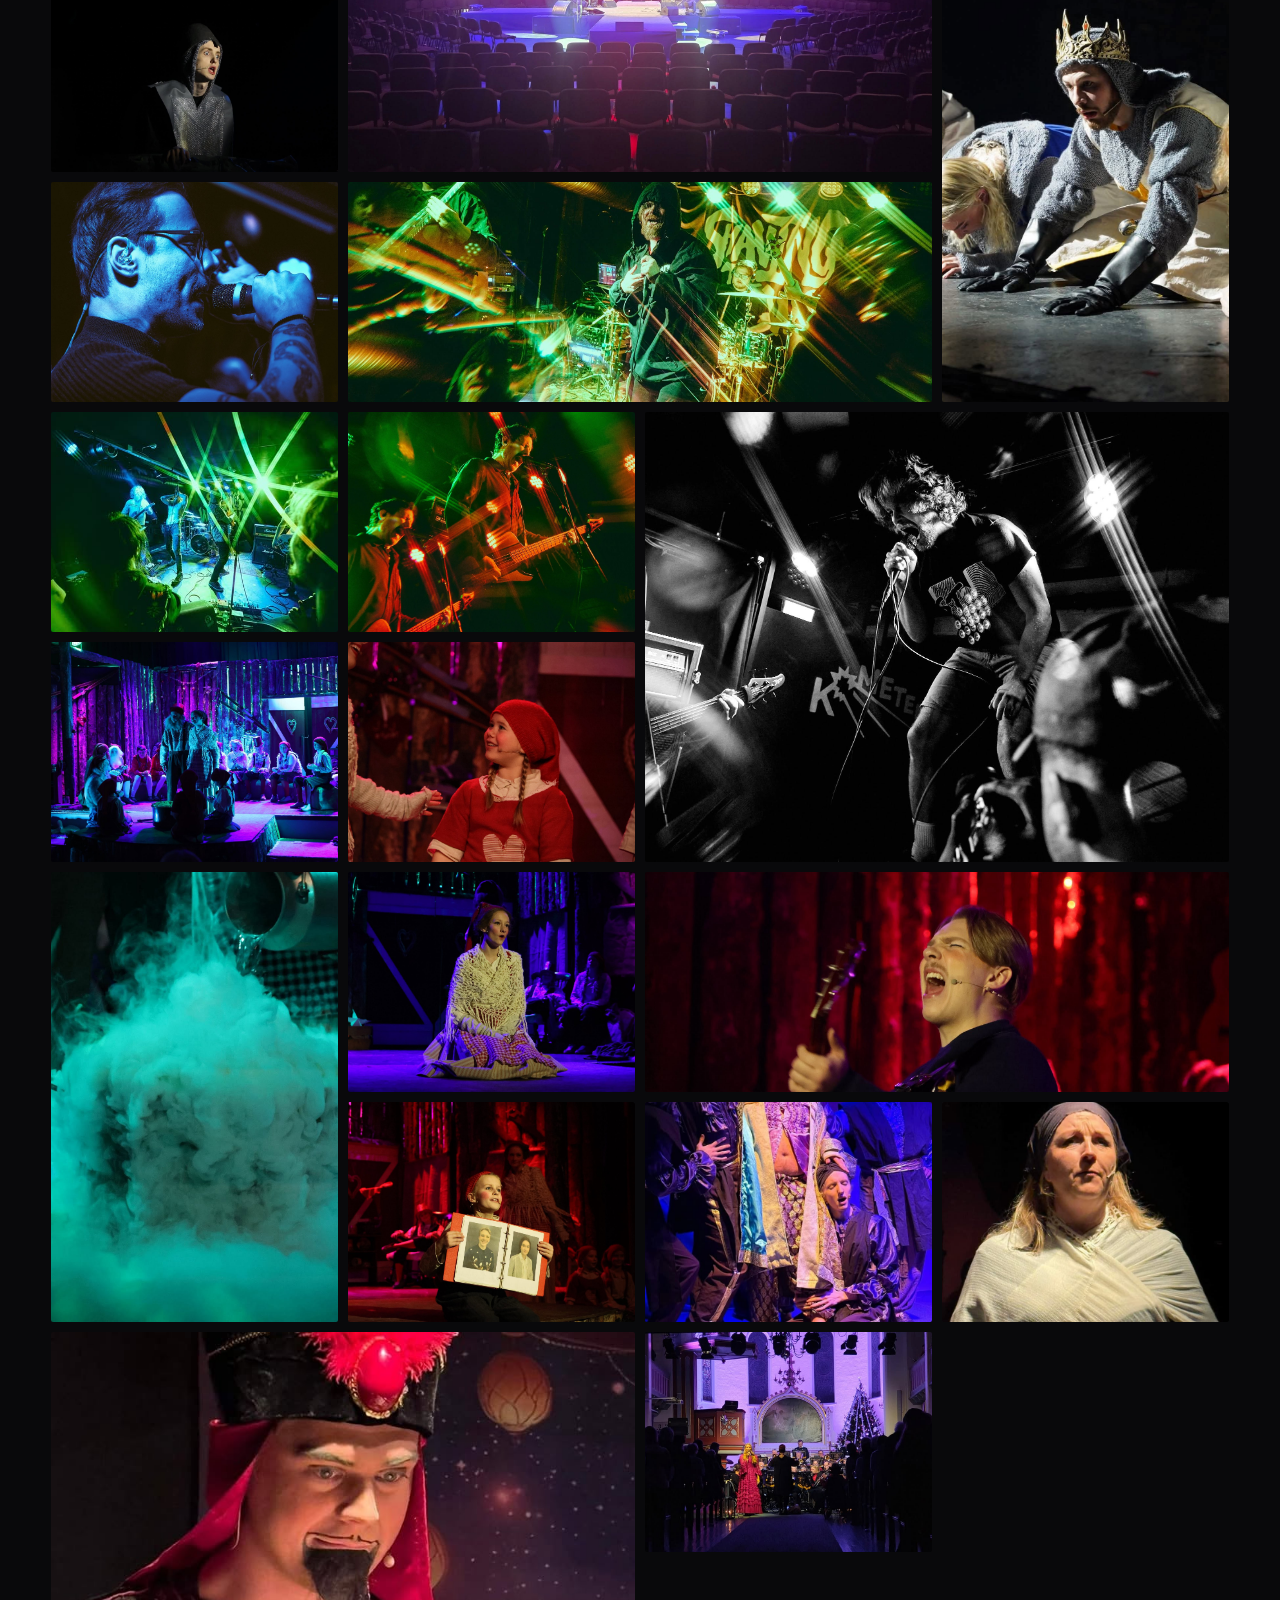
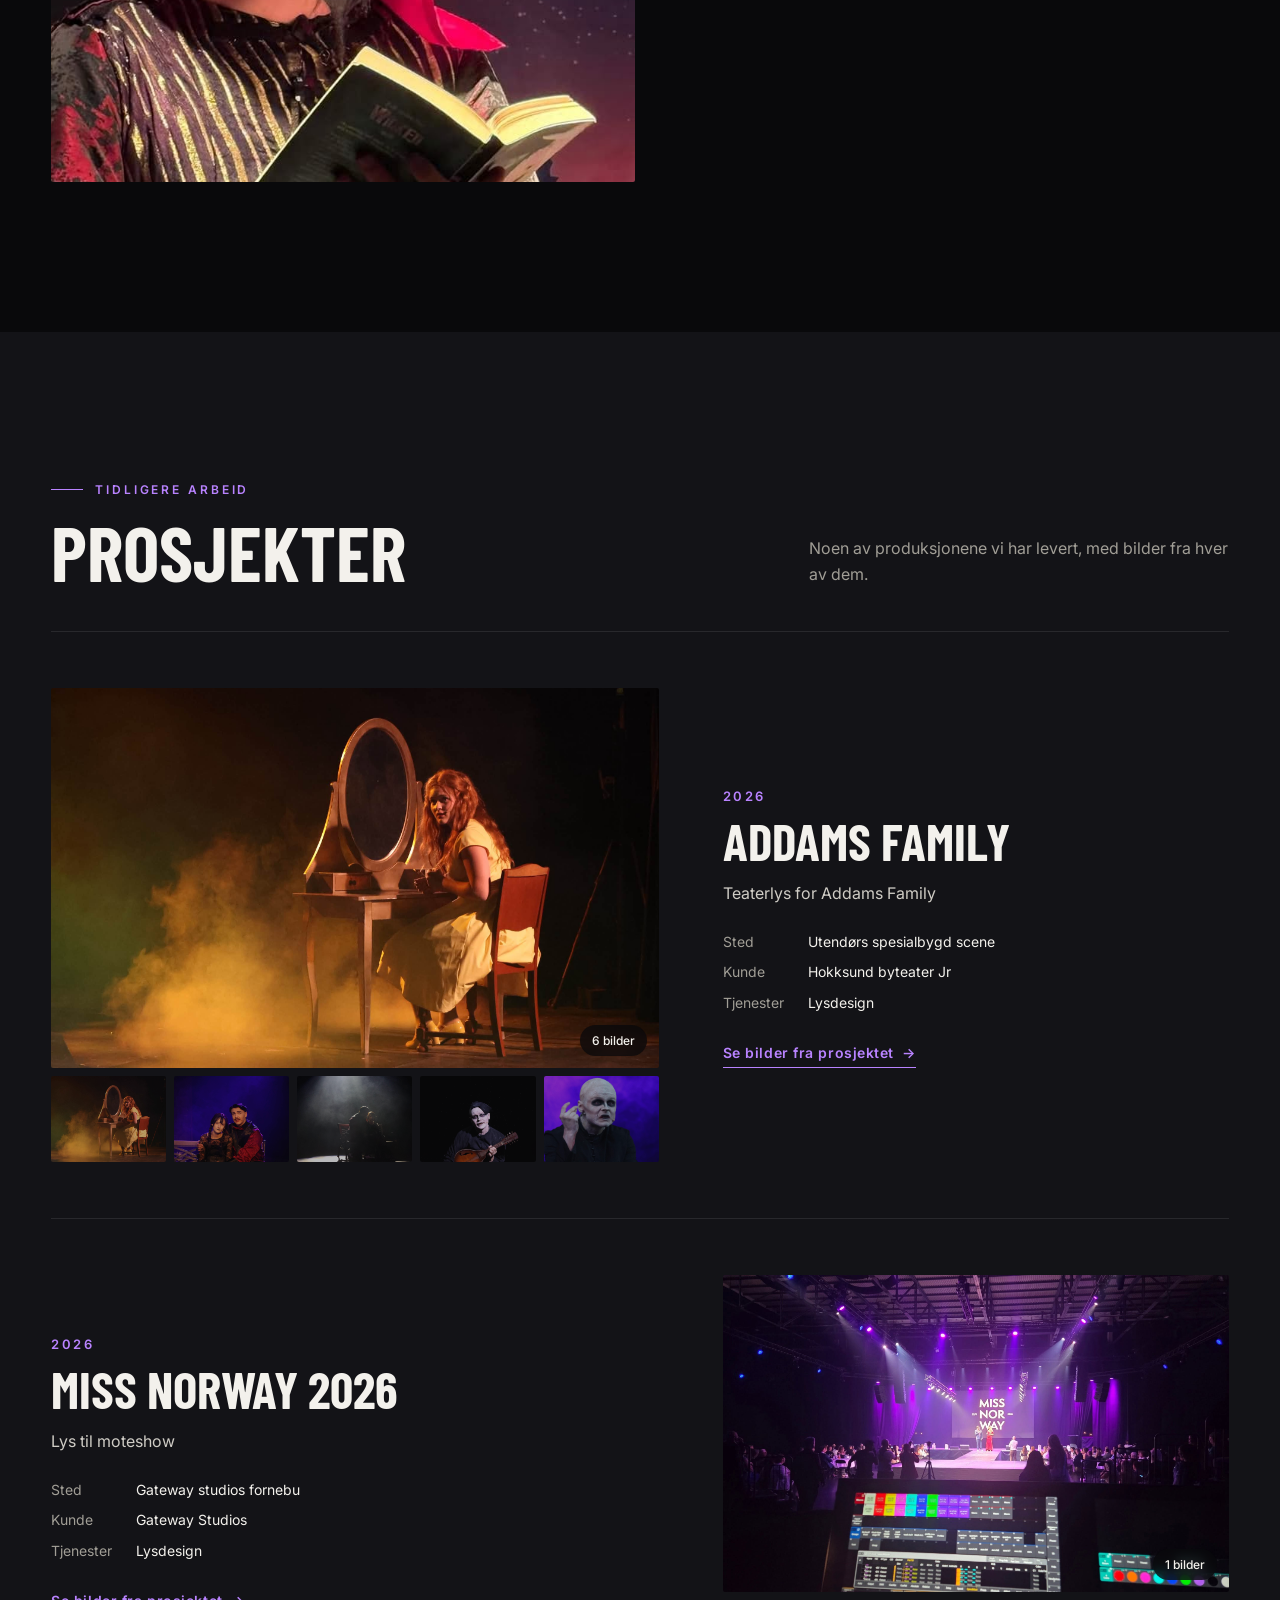
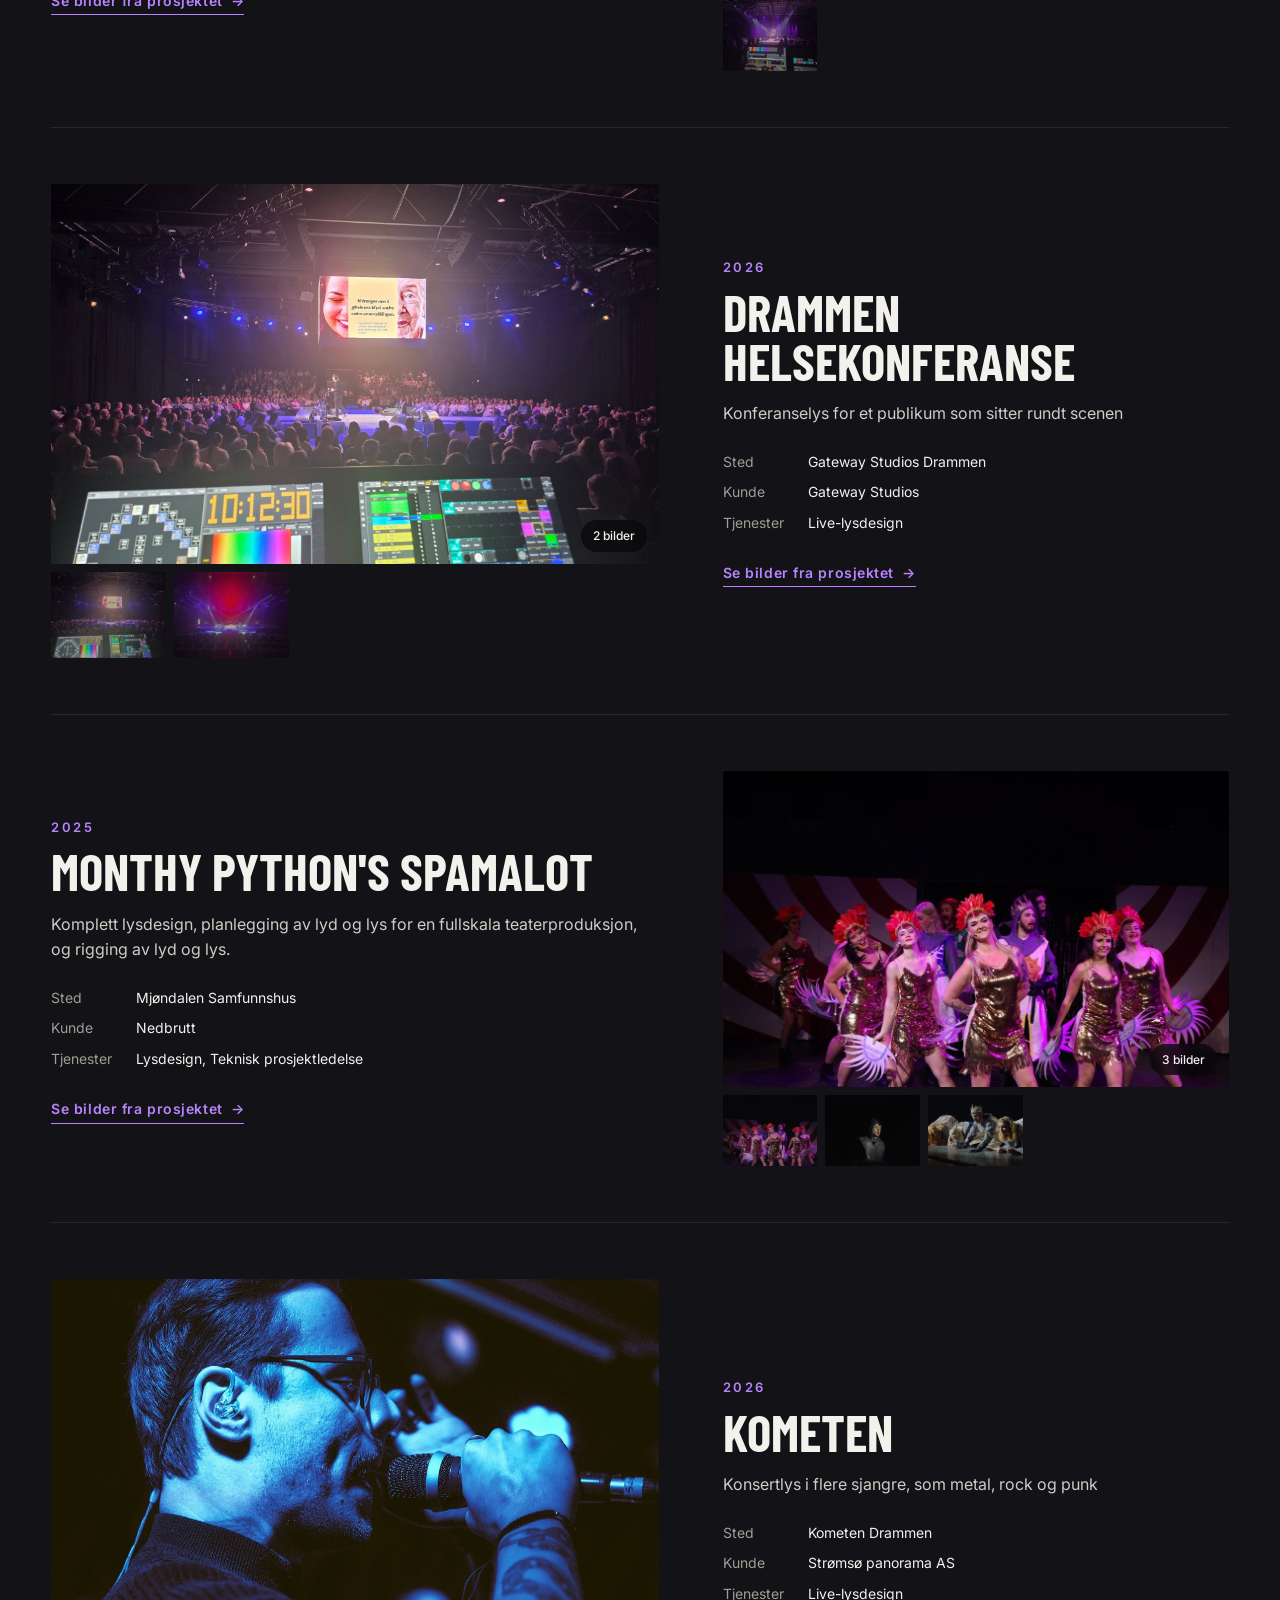
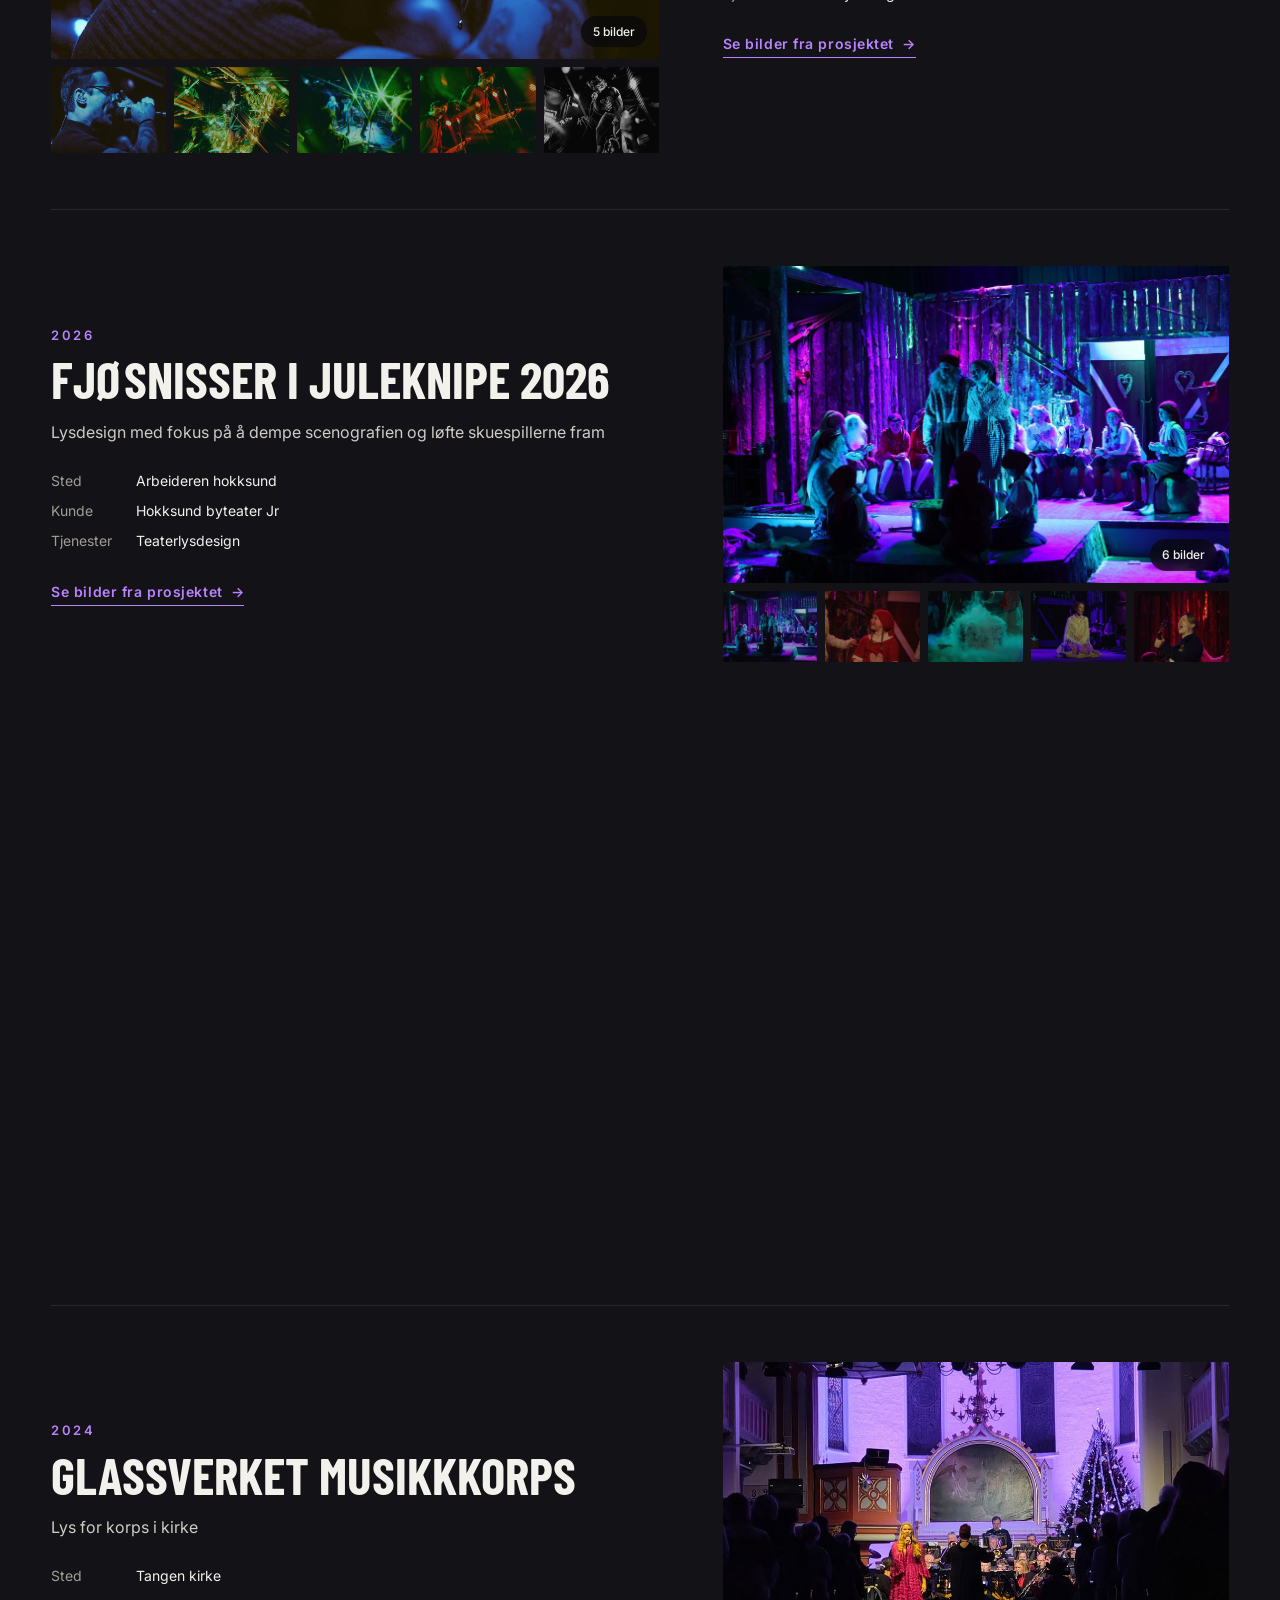
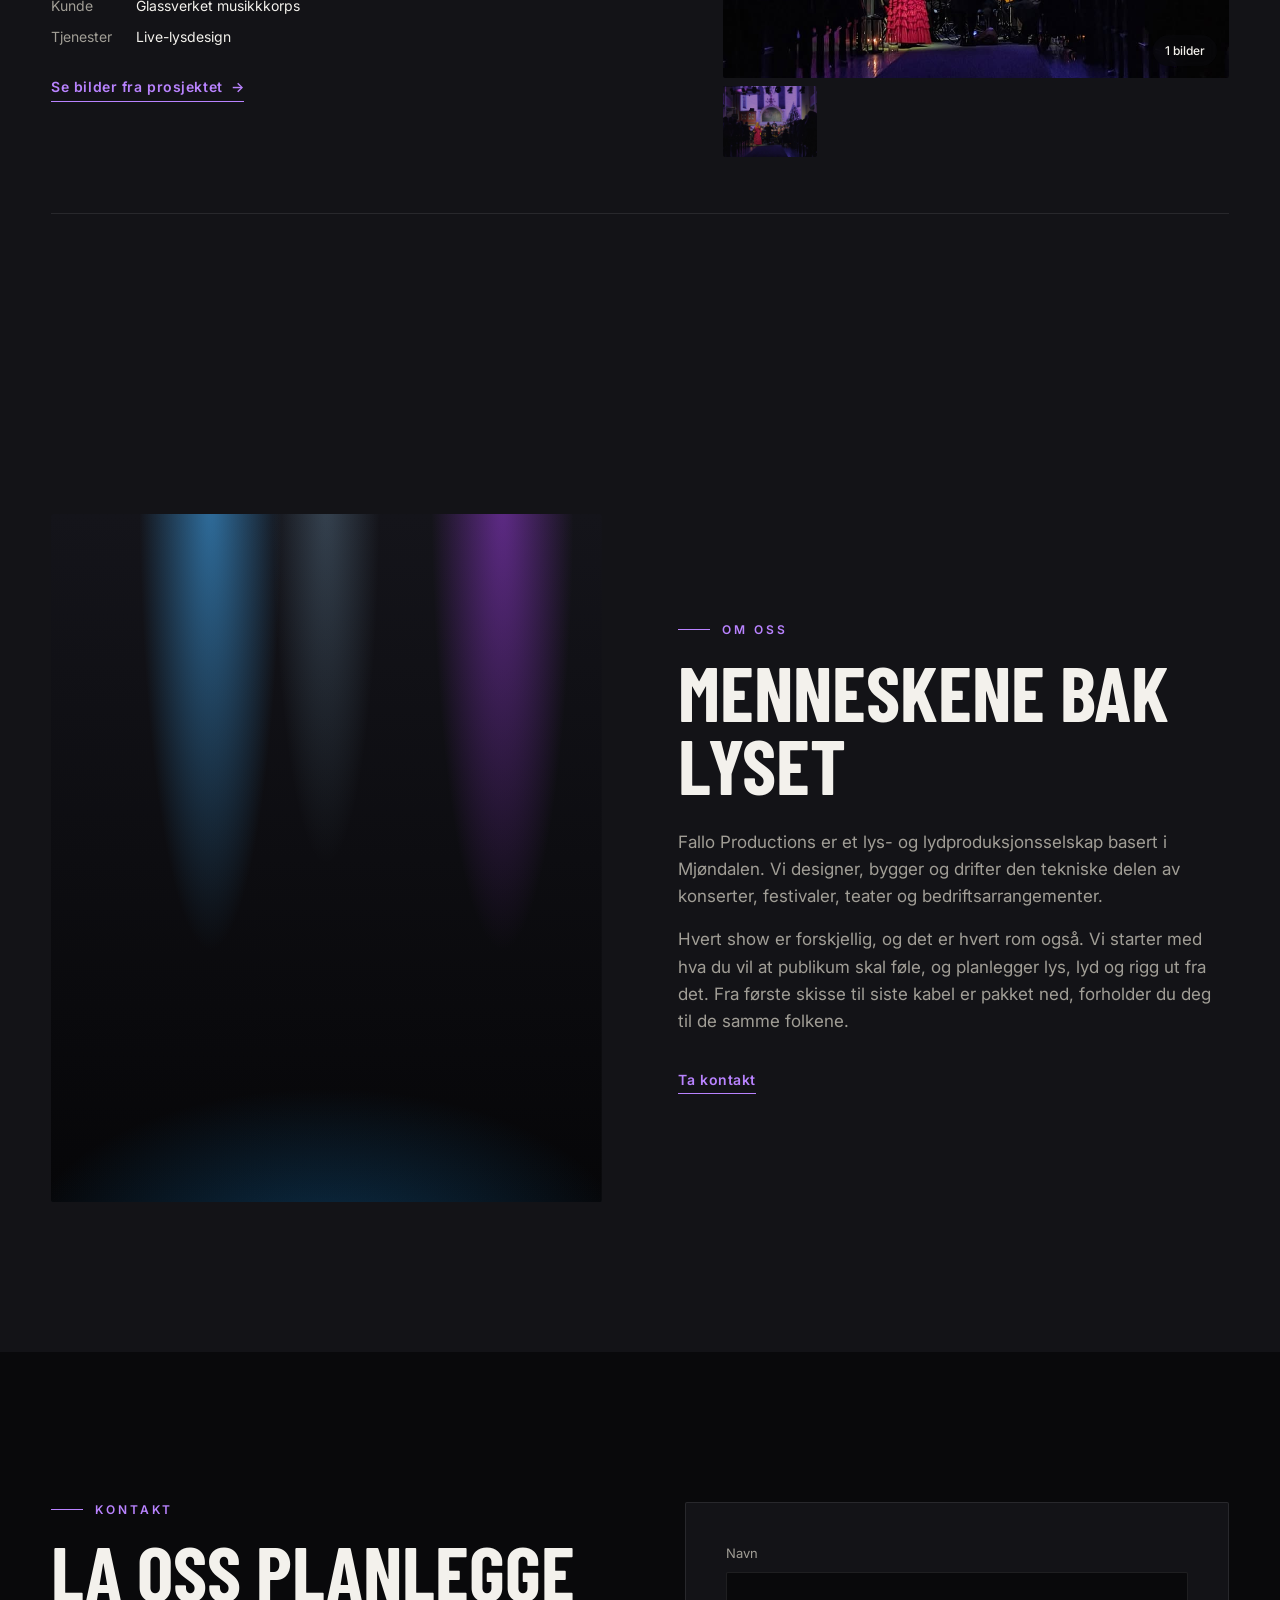
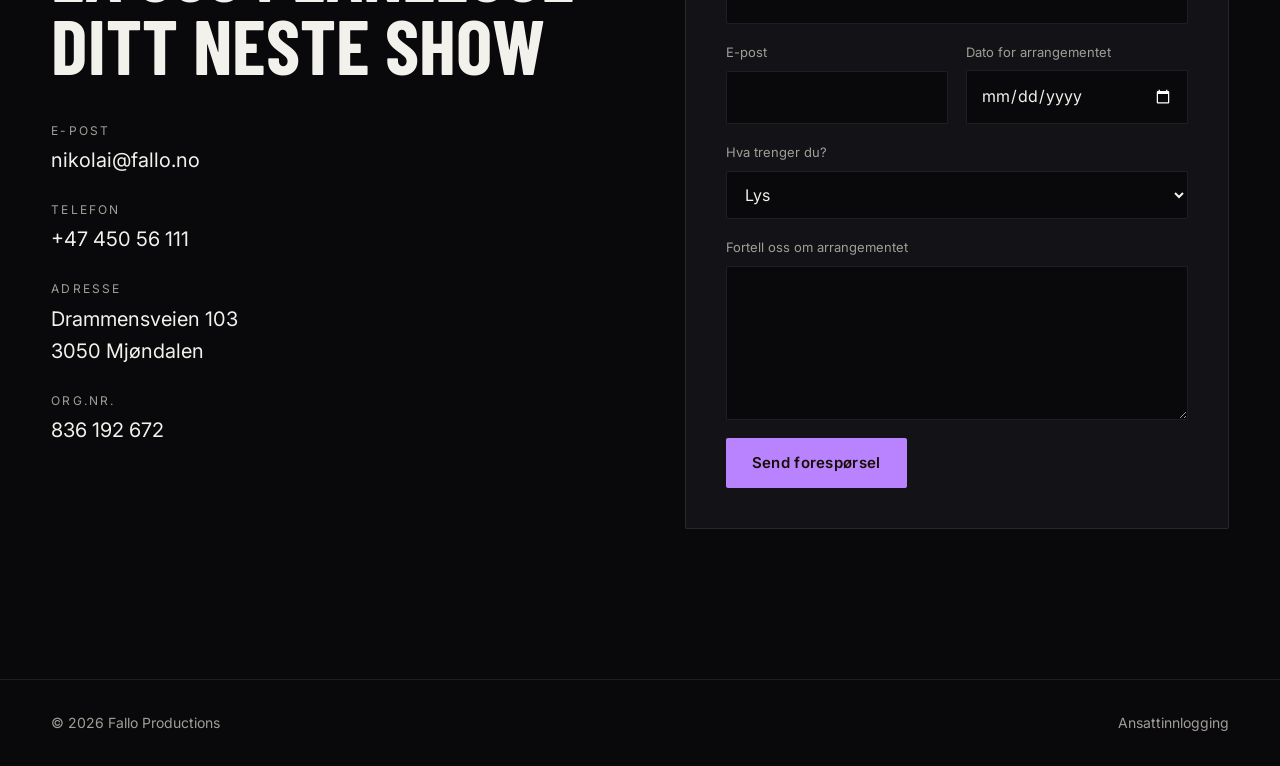
==== commit e19c69fb: "Add share links for gallery photos Gallery photos get a share icon (bottom-right on hover, always vi" ====
--- a/index.html
+++ b/index.html
@@ -12,7 +12,8 @@
   <link rel="icon" href="images/favicon.svg" type="image/svg+xml">
 
   <!-- Share preview: what shows up when the link is posted on Facebook, Messenger, LinkedIn etc.
-       og:url and og:image must be FULL web addresses. Update them if you move to your own domain.
+       og:url, og:image and canonical are set by tools/apply-config.py from site.config.json.
+       Do not edit those three lines here: change site.config.json and run the script.
        These are read without running JavaScript, so they stay in Norwegian (the default language). -->
   <meta property="og:type" content="website">
   <meta property="og:site_name" content="Fallo Productions">
@@ -21,6 +22,7 @@
   <meta property="og:title" content="Fallo Productions — Lys- og lydproduksjon">
   <meta property="og:description" content="Lysdesign, lyddesign og teknisk produksjon for konserter, festivaler, teater og bedriftsarrangementer.">
   <meta property="og:url" content="https://nf-06.github.io/Fallo-Productions/">
+  <link rel="canonical" href="https://nf-06.github.io/Fallo-Productions/">
   <meta property="og:image" content="https://nf-06.github.io/Fallo-Productions/images/hero.jpg">
   <meta property="og:image:alt" content="Scenelys av Fallo Productions">
   <meta name="twitter:card" content="summary_large_image">
@@ -253,7 +255,14 @@
   <div class="lightbox" id="lightbox" role="dialog" aria-modal="true" aria-label="Bildevisning" data-i18n-aria="lightbox.label">
     <div class="lightbox__bar">
       <span class="lightbox__counter" id="lb-counter"></span>
-      <button class="lightbox__close" id="lb-close" aria-label="Lukk" data-i18n-aria="lightbox.close">✕</button>
+      <div class="lightbox__actions">
+        <!-- Copy link: only shown for photos opened from the gallery -->
+        <button class="lightbox__copy" id="lb-copy" type="button" hidden>
+          <svg viewBox="0 0 24 24" aria-hidden="true"><path d="M10 14a4.5 4.5 0 0 0 6.4 0l3.2-3.2a4.5 4.5 0 0 0-6.4-6.4L11.6 6M14 10a4.5 4.5 0 0 0-6.4 0l-3.2 3.2a4.5 4.5 0 0 0 6.4 6.4l1.6-1.6" fill="none" stroke="currentColor" stroke-width="1.6" stroke-linecap="round"/></svg>
+          <span id="lb-copy-text" data-i18n="lightbox.copyLink">Kopier lenke</span>
+        </button>
+        <button class="lightbox__close" id="lb-close" aria-label="Lukk" data-i18n-aria="lightbox.close">✕</button>
+      </div>
     </div>
     <div class="lightbox__stage" id="lb-stage">
       <img id="lb-img" alt="" hidden>
--- a/css/style.css
+++ b/css/style.css
@@ -388,7 +388,7 @@
 .tile--wide { grid-column: span 2; }
 .tile--tall { grid-row: span 2; }
 .tile__img { position: absolute; inset: 0; transition: transform 0.8s var(--ease); }
-.tile:hover .tile__img, .tile:focus-visible .tile__img { transform: scale(1.06); }
+.tile:hover .tile__img, .tile:focus-visible .tile__img, .tile:focus-within .tile__img { transform: scale(1.06); }
 .tile::after {
   content: "";
   position: absolute;
@@ -396,6 +396,46 @@
   background: linear-gradient(180deg, transparent 50%, rgba(0,0,0,0.75));
   opacity: 0;
   transition: opacity 0.3s;
+  pointer-events: none; /* clicks go through to the photo underneath */
+}
+/* Gallery tile = a box with two buttons: open the photo (fills the tile) + share (corner) */
+.tile__open { position: absolute; inset: 0; width: 100%; height: 100%; text-align: left; }
+.gallery .tile__cap { right: 60px; }
+.tile__share {
+  position: absolute;
+  right: 10px;
+  bottom: 10px;
+  z-index: 2;
+  width: 38px;
+  height: 38px;
+  display: grid;
+  place-content: center;
+  color: var(--text);
+  background: rgba(9, 9, 11, 0.6);
+  border-radius: 50%;
+  opacity: 0;
+  transform: translateY(6px);
+  transition: opacity 0.3s, transform 0.3s var(--ease), color 0.2s, background 0.2s;
+}
+.tile__share svg { width: 18px; height: 18px; }
+.tile:hover .tile__share, .tile:focus-within .tile__share { opacity: 1; transform: none; }
+.tile__share:hover, .tile__share.is-done { color: var(--bg); background: var(--accent); }
+/* little "Link copied!" label above the icon */
+.tile__share[data-tip]::before {
+  content: attr(data-tip);
+  position: absolute;
+  right: 0;
+  bottom: calc(100% + 8px);
+  padding: 6px 10px;
+  font-size: 12px;
+  white-space: nowrap;
+  color: var(--bg);
+  background: var(--accent);
+  border-radius: 4px;
+}
+/* phones/tablets have no hover, so the icon is always shown there */
+@media (hover: none) {
+  .tile__share { opacity: 1; transform: none; }
 }
 .tile__cap {
   position: absolute;
@@ -410,8 +450,8 @@
   transition: opacity 0.3s, transform 0.3s var(--ease);
 }
 .tile__cap small { display: block; color: var(--accent); font-size: 11px; letter-spacing: 0.16em; text-transform: uppercase; }
-.tile:hover::after, .tile:focus-visible::after,
-.tile:hover .tile__cap, .tile:focus-visible .tile__cap { opacity: 1; transform: none; }
+.tile:hover::after, .tile:focus-visible::after, .tile:focus-within::after,
+.tile:hover .tile__cap, .tile:focus-visible .tile__cap, .tile:focus-within .tile__cap { opacity: 1; transform: none; }
 
 /* ---------- Previous works ---------- */
 .work {
@@ -506,6 +546,20 @@
 .lightbox__bar { display: flex; align-items: center; justify-content: space-between; padding: 14px var(--gutter); }
 .lightbox__counter { font-size: 13px; letter-spacing: 0.12em; color: var(--muted); }
 .lightbox__close { width: 44px; height: 44px; font-size: 20px; margin-right: -10px; }
+.lightbox__actions { display: flex; align-items: center; gap: 8px; }
+.lightbox__copy {
+  display: inline-flex;
+  align-items: center;
+  gap: 8px;
+  height: 36px;
+  padding: 0 14px;
+  font-size: 13px;
+  border: 1px solid var(--line);
+  border-radius: 999px;
+  transition: color 0.2s, border-color 0.2s;
+}
+.lightbox__copy svg { width: 16px; height: 16px; }
+.lightbox__copy:hover, .lightbox__copy.is-done { color: var(--accent); border-color: var(--accent); }
 .lightbox__stage { position: relative; margin: 0 var(--gutter); background-size: cover; background-position: center; }
 .lightbox__stage.has-img { background: none; }
 .lightbox__stage img { width: 100%; height: 100%; object-fit: contain; }
